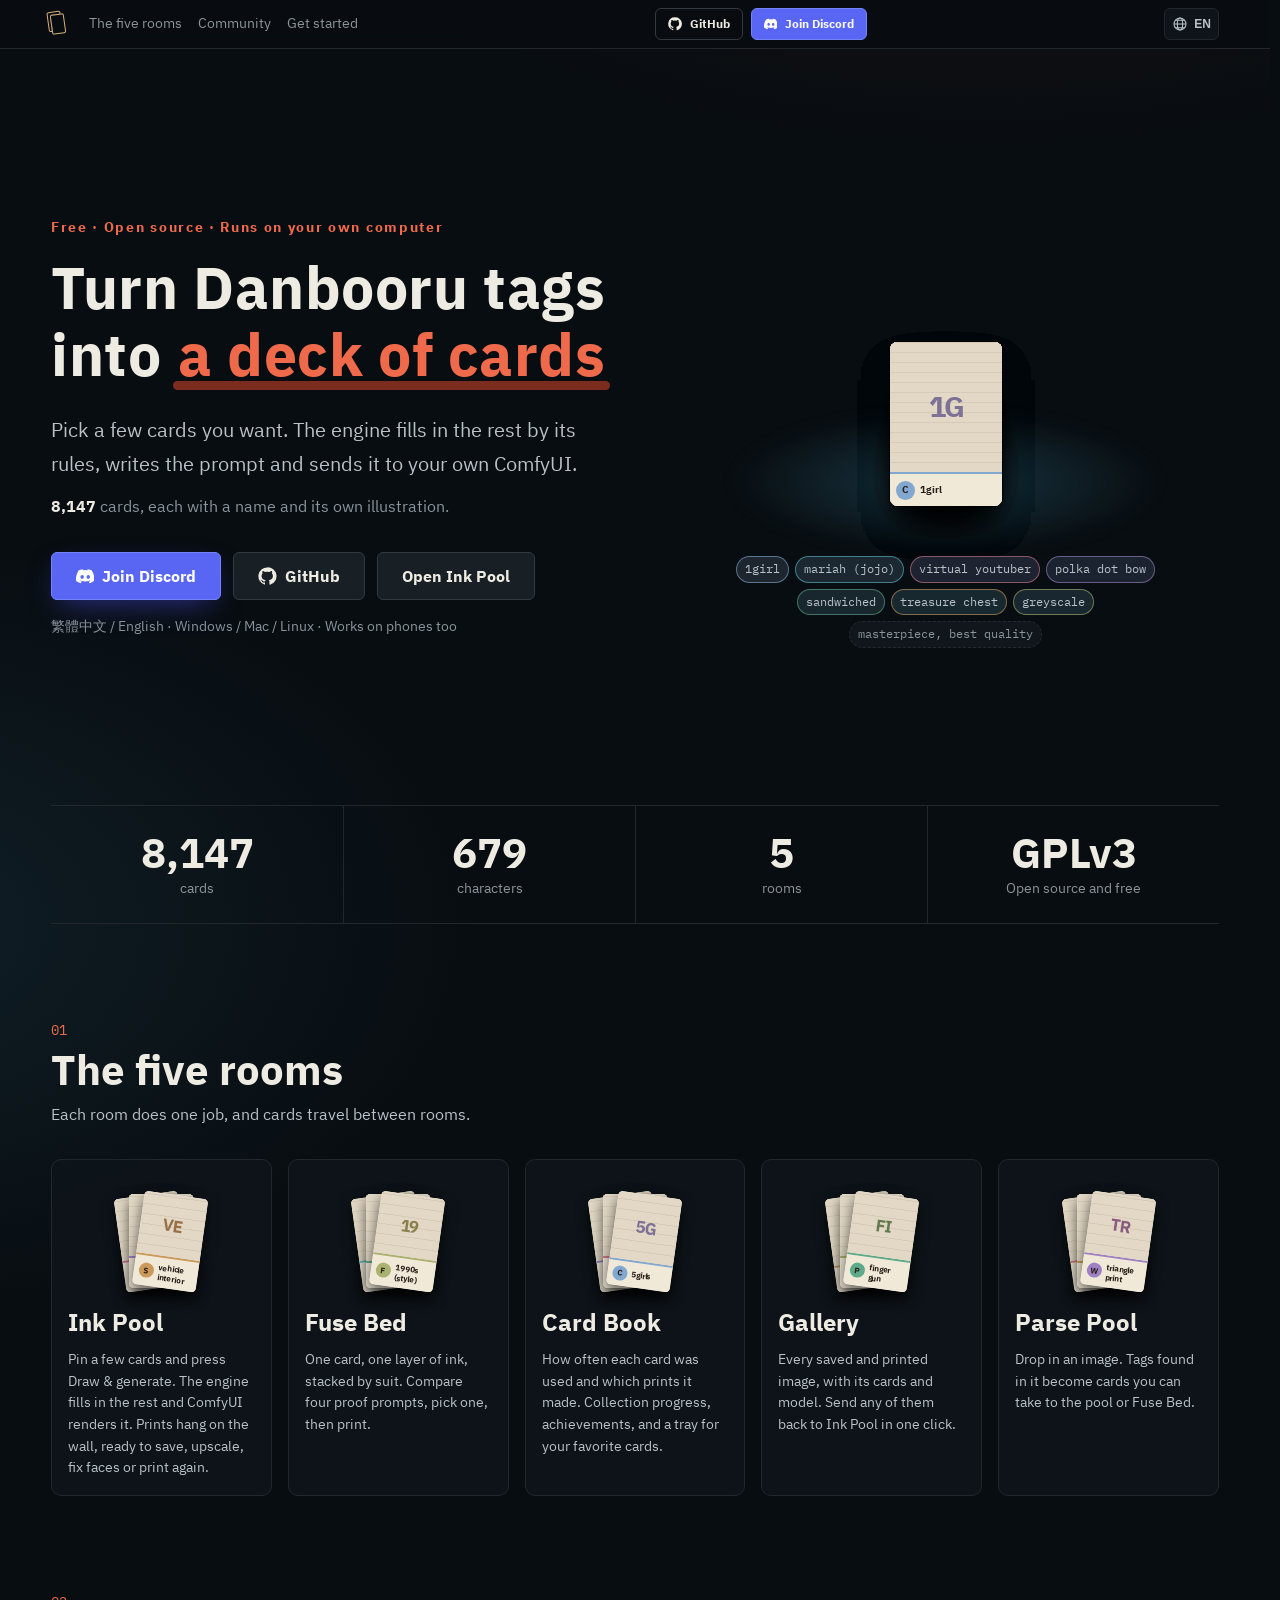
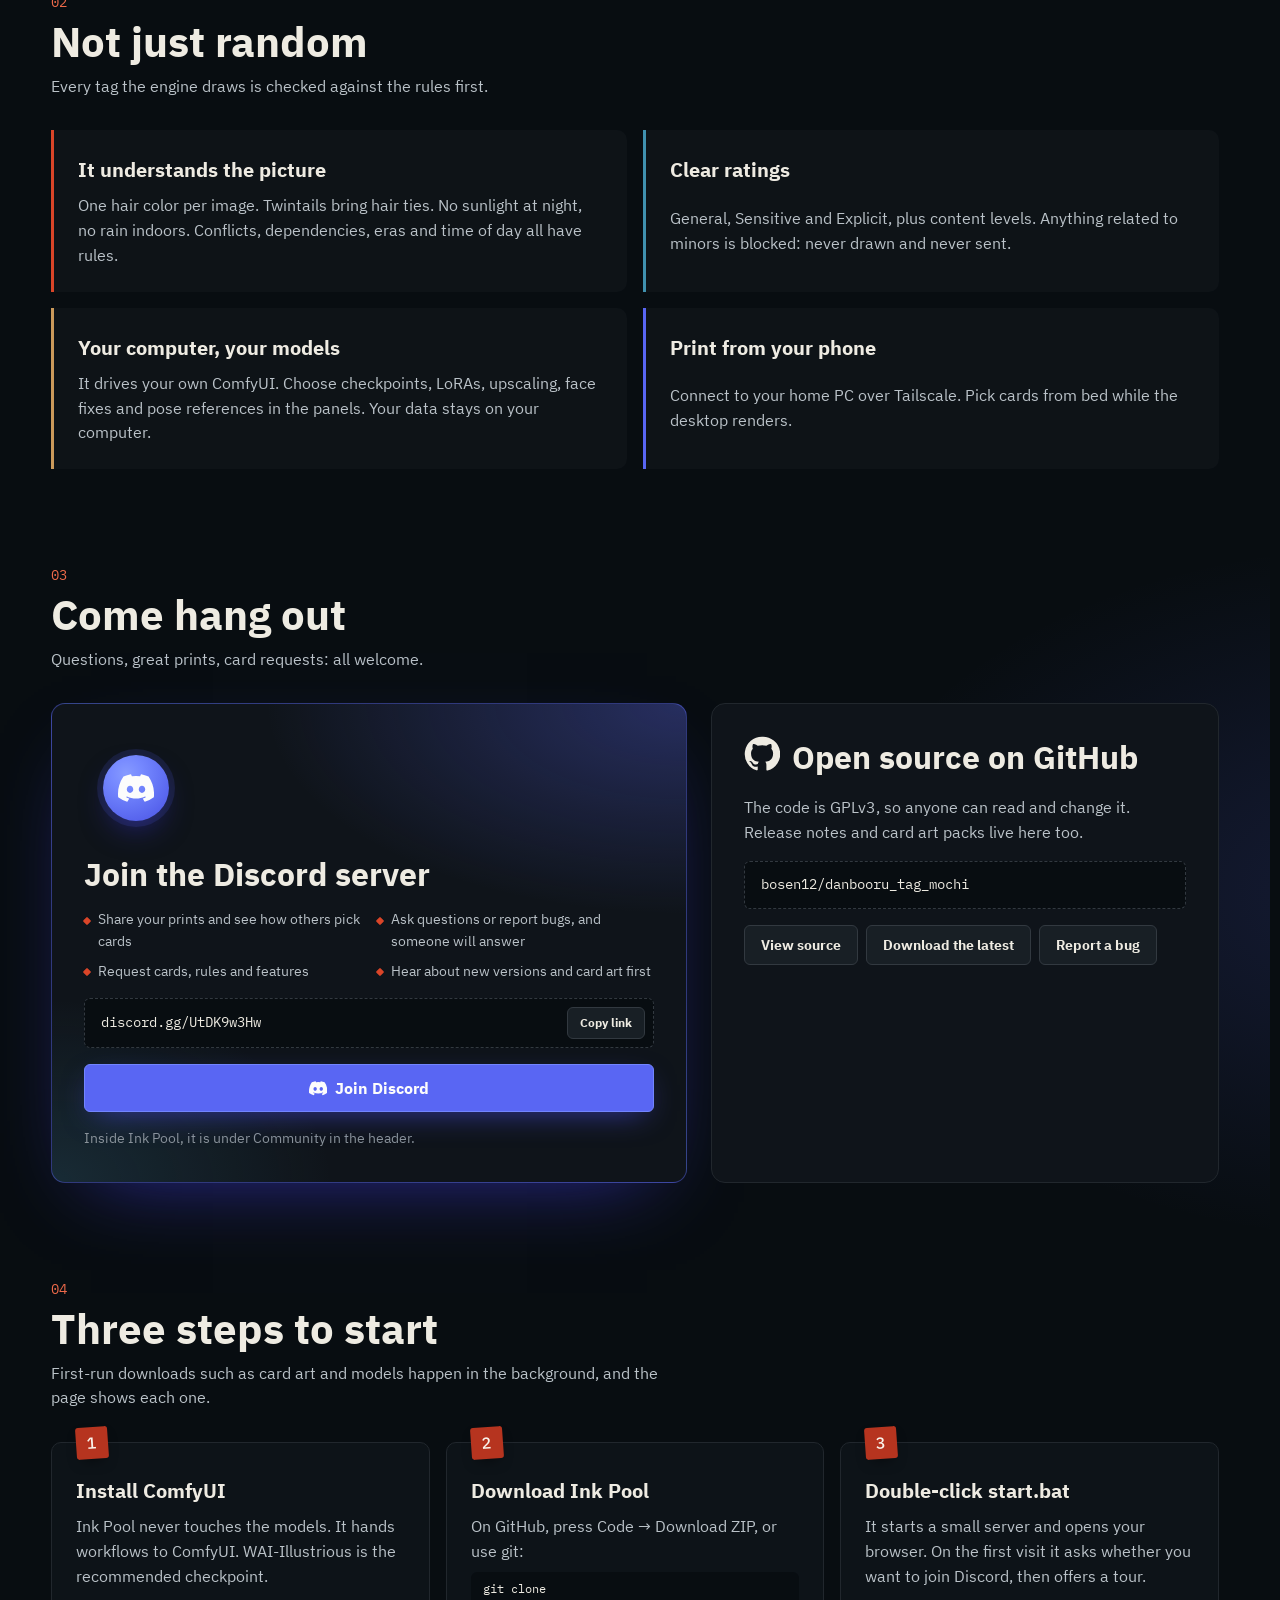
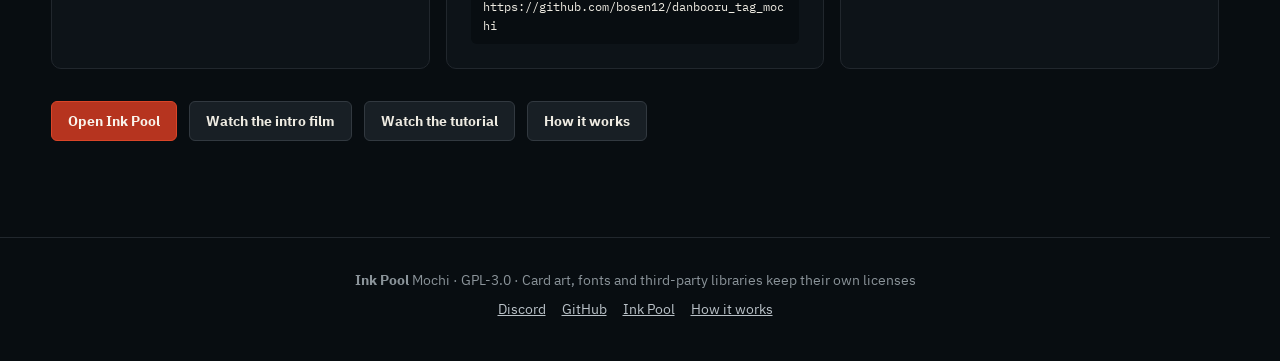
==== web/about.html @ 2ce49af7 "About page, Community in the header and a one-time Discord invite; tours and the tutorial point to i" ====
<!doctype html>
<html lang="zh-Hant">
  <head>
    <meta charset="utf-8" />
    <script src="language.js"></script>
    <script type="module" src="i18n.js"></script>
    <meta name="viewport" content="width=device-width, initial-scale=1, viewport-fit=cover" />
    <meta name="theme-color" content="#0f1217" />
    <title>墨池 · 介紹</title>
    <meta name="description" content="墨池：把 Danbooru 標籤變成一副有插畫的牌，挑幾張，引擎照規則補齊，送進你自己的 ComfyUI 畫。免費、開源，有 Discord 社群。" />
    <link rel="icon" href="favicon.svg" type="image/svg+xml" />
    <link rel="preload" href="lexicon.json" as="fetch" crossorigin />
    <link rel="preload" href="cards/manifest.json" as="fetch" crossorigin />
    <link rel="stylesheet" href="fonts.css" />
    <link rel="stylesheet" href="card.css" />
    <link rel="stylesheet" href="tokens.css" />
    <link rel="stylesheet" href="styles.css" />
    <link rel="stylesheet" href="about.css" />
    <link rel="stylesheet" href="locale.css" />
  </head>
  <body class="about-page">
    <!-- 頂端：字標、跳到各段、加入 Discord。語言選單由 i18n.js 掛進 .mast-primary。 -->
    <header class="ab-top">
      <div class="mast-primary ab-top-in">
        <a class="wordmark ab-mark" href="./">墨池</a>
        <nav class="ab-nav" aria-label="這一頁">
          <a href="#rooms">五個房間</a>
          <a href="#community">社群</a>
          <a href="#start">開始用</a>
        </nav>
        <span class="ab-top-cta" id="top-cta"></span>
      </div>
    </header>

    <main class="ab" id="about">
      <!-- ================= 開場 ================= -->
      <section class="ab-hero" aria-labelledby="ab-title">
        <div class="ab-hero-text">
          <p class="ab-kicker">免費 · 開源 · 在你自己的電腦上跑</p>
          <h1 id="ab-title"><span>把 Danbooru 標籤</span><br /><span>變成<em>一副牌</em></span></h1>
          <p class="ab-lead">挑幾張你想要的牌，其他的交給引擎照規則補齊，排成一段提示詞，送進你自己的 ComfyUI 畫出來。</p>
          <p class="ab-lead ab-dim"><b class="num" data-stat="cards">—</b> <span>張牌，每張都有中文名和一張插畫。</span></p>
          <div class="ab-cta" id="hero-cta"></div>
          <p class="ab-note"><span data-no-i18n>繁體中文 / English</span> · <span>Windows / Mac / Linux</span> · <span>手機也能用</span></p>
        </div>
        <div class="ab-hero-art" id="hero-art" aria-hidden="true">
          <div class="ab-ripples"><i></i><i></i><i></i><i></i></div>
          <div class="ab-fan" id="hero-fan"></div>
          <div class="ab-prompt" id="hero-prompt"></div>
        </div>
      </section>

      <!-- ================= 數字 ================= -->
      <section class="ab-stats" aria-label="墨池的數字" data-reveal>
        <div><b class="num" data-stat="cards">—</b><span>張牌</span></div>
        <div><b class="num" data-stat="chars">—</b><span>個角色</span></div>
        <div><b class="num">5</b><span>個房間</span></div>
        <div><b class="num">GPLv3</b><span>開源，免費</span></div>
      </section>

      <!-- ================= 五個房間 ================= -->
      <section class="ab-sec" id="rooms" aria-labelledby="rooms-t">
        <header class="ab-head" data-reveal>
          <p class="ab-num">01</p>
          <h2 id="rooms-t">五個房間</h2>
          <p class="ab-sub">每個房間做一件事，牌可以在房間之間帶來帶去。</p>
        </header>
        <div class="ab-rooms" id="room-list">
          <a class="ab-room" href="./" data-room="mochi" data-reveal>
            <span class="ab-room-art" data-suits="look wear scene"></span>
            <b>墨池</b>
            <span>放幾張牌，按一下「抽並生圖」：引擎補齊其餘的牌，送 ComfyUI 畫。成品掛在牆上，可以收藏、放大、修臉、照這張再印。</span>
          </a>
          <a class="ab-room" href="fuse.html" data-room="fuse" data-reveal>
            <span class="ab-room-art" data-suits="chara pose style"></span>
            <b>疊印台</b>
            <span>一張牌一層墨，照花色疊進卡池。先看四張試印的提示詞，挑一張再付印。</span>
          </a>
          <a class="ab-room" href="book.html" data-room="book" data-reveal>
            <span class="ab-room-art" data-suits="wear look cast"></span>
            <b>卡冊</b>
            <span>每張牌用過幾次、出過哪些好圖；收集進度和成就，喜歡的牌收進偏好卡牌。</span>
          </a>
          <a class="ab-room" href="album.html" data-room="album" data-reveal>
            <span class="ab-room-art" data-suits="scene style pose"></span>
            <b>作品冊</b>
            <span>收藏的、印過的每一張：大圖、用了哪些牌、哪個模型，一鍵帶回墨池再印。</span>
          </a>
          <a class="ab-room" href="parse.html" data-room="parse" data-reveal>
            <span class="ab-room-art" data-suits="look scene wear"></span>
            <b>解析池</b>
            <span>丟一張圖進來，認出畫面裡的標籤，詞庫有的變成牌，帶去合成池或疊印台。</span>
          </a>
        </div>
      </section>

      <!-- ================= 為什麼 ================= -->
      <section class="ab-sec" aria-labelledby="why-t">
        <header class="ab-head" data-reveal>
          <p class="ab-num">02</p>
          <h2 id="why-t">不是亂抽</h2>
          <p class="ab-sub">引擎每抽一個字，都先問過規則。</p>
        </header>
        <ul class="ab-why">
          <li data-reveal><b>懂畫面</b><span>一張圖只有一種髮色；雙馬尾帶出髮飾；夜景不配陽光；室內不下雨。互斥、附帶、時代、白天黑夜都有規則。</span></li>
          <li data-reveal><b>分級分得清</b><span>全年齡、敏感、色情三段，再配尺度。跟未成年有關的字一律擋掉，不會抽到、也送不出去。</span></li>
          <li data-reveal><b>你的電腦、你的模型</b><span>連你自己的 ComfyUI：底模、LoRA、放大、修臉、姿勢參考都在面板裡挑。資料只存在你的電腦上。</span></li>
          <li data-reveal><b>手機也能印</b><span>走 Tailscale 連回家裡那台，躺在床上挑牌，電腦在書桌上畫。</span></li>
        </ul>
      </section>

      <!-- ================= 社群 ================= -->
      <section class="ab-sec" id="community" aria-labelledby="community-t">
        <header class="ab-head" data-reveal>
          <p class="ab-num">03</p>
          <h2 id="community-t">一起來玩</h2>
          <p class="ab-sub">有問題、有好圖、有想要的牌，都歡迎來。</p>
        </header>
        <div class="ab-community">
          <div class="ab-discord" data-reveal>
            <div class="community-badge ab-badge" aria-hidden="true"><i></i><i></i><i></i><span class="community-badge-mark" id="discord-mark"></span></div>
            <h3>加入 Discord 伺服器</h3>
            <ul class="community-perks">
              <li>分享你印的圖、看別人怎麼配牌</li>
              <li>問用法、回報問題，有人會回</li>
              <li>許願想要的牌、規則、功能</li>
              <li>新版、新卡面第一時間公告</li>
            </ul>
            <div id="discord-invite"></div>
            <div class="ab-discord-go" id="discord-go"></div>
            <p class="ab-tip">在墨池裡也找得到：頂欄的「社群」。</p>
          </div>
          <div class="ab-github" data-reveal>
            <div class="ab-gh-head"><span id="gh-mark"></span><h3>GitHub 開源</h3></div>
            <p>程式碼用 GPLv3 授權，誰都可以看、可以改。更新紀錄、卡面包也都在這裡。</p>
            <p class="ab-repo" id="gh-repo" data-no-i18n></p>
            <div class="ab-gh-links" id="gh-links"></div>
          </div>
        </div>
      </section>

      <!-- ================= 開始用 ================= -->
      <section class="ab-sec" id="start" aria-labelledby="start-t">
        <header class="ab-head" data-reveal>
          <p class="ab-num">04</p>
          <h2 id="start-t">三步開始</h2>
          <p class="ab-sub">第一次準備的東西（卡面、模型）伺服器會在背景補，網頁上一項項看得到。</p>
        </header>
        <ol class="ab-steps">
          <li data-reveal><b>裝好 ComfyUI</b><span>墨池不碰模型本身，只把工作流程交給 ComfyUI 畫。底模推薦 WAI-Illustrious。</span></li>
          <li data-reveal><b>下載墨池</b><span>在 GitHub 按 Code → Download ZIP，或用 git：</span><code id="clone-cmd" data-no-i18n></code></li>
          <li data-reveal><b>雙擊 start.bat</b><span>它開一個小伺服器、打開瀏覽器。第一次來會問你要不要加入 Discord，再帶你走一遍導覽。</span></li>
        </ol>
        <div class="ab-end" data-reveal>
          <a class="btn btn-primary" href="./">打開墨池</a>
          <a class="btn" href="intro.html">看介紹影片</a>
          <a class="btn" href="tutorial.html">看教學影片</a>
          <a class="btn" href="arch.html">原理</a>
        </div>
      </section>
    </main>

    <footer class="ab-foot">
      <p><b>墨池</b> Mochi · GPL-3.0 · <span>卡面、字型、第三方程式庫各自授權</span></p>
      <p class="ab-foot-links" id="foot-links"></p>
    </footer>

    <div class="toast" id="toast" role="status" aria-live="polite"></div>
    <script type="module" src="about.js"></script>
  </body>
</html>
---- web/fonts.css ----
/* Generated by scripts/build_web6_fonts.py. Chiron Hei HK 2.530, Chiron Sung HK, IBM Plex Mono 1.1.0 and IBM Plex Sans 1.1.0, SIL OFL 1.1.
 * Everything is local: no Google Fonts requests. Characters outside the Chiron subset
 * (new vocabulary, user text) use the system fallback until the subset is rebuilt. */
@font-face {
  font-family: "Chiron Hei HK";
  font-style: normal;
  font-weight: 200 900;
  font-display: swap;
  src: url("fonts/chiron-hei-hk-web6.woff2?v=b9dcadcda8") format("woff2");
  unicode-range: U+20-7E, U+A7, U+B0-B2, U+B7, U+D7, U+F7, U+2013-2014, U+2019, U+201C-201D, U+2026, U+2039-203A, U+2190-2194, U+21C4, U+2212, U+221E, U+2229, U+2248, U+2260-2261, U+2264-2265, U+2318, U+2460-2463, U+2502, U+258D, U+25B8, U+25BE, U+2605-2606, U+2665, U+266D, U+2713, U+3001-3002, U+3007, U+300C-300F, U+30FB, U+3400, U+4E00-4E01, U+4E03, U+4E09-4E0B, U+4E0D, U+4E14, U+4E16, U+4E18, U+4E1F, U+4E26, U+4E2D, U+4E32, U+4E38-4E39, U+4E3B, U+4E45, U+4E4B, U+4E4E, U+4E56, U+4E58, U+4E5D, U+4E5F, U+4E73, U+4E7E, U+4E82, U+4E86, U+4E8B-4E8C, U+4E92, U+4E94-4E95, U+4E9B, U+4E9E, U+4EA1, U+4EA4, U+4EAB-4EAE, U+4EBA, U+4EC0, U+4EC7, U+4ECA-4ECB, U+4ECD, U+4ED4, U+4ED6, U+4ED8-4ED9, U+4EE3-4EE5, U+4EF0, U+4EF6, U+4EFB, U+4EFD, U+4EFF, U+4F01, U+4F0A, U+4F0D, U+4F0F, U+4F11, U+4F2F-4F30, U+4F34, U+4F38, U+4F3A, U+4F3C-4F3D, U+4F46-4F48, U+4F4D-4F50, U+4F54-4F55, U+4F5B-4F5C, U+4F60, U+4F69, U+4F75, U+4F7F, U+4F86, U+4F8B, U+4F8D, U+4F9B, U+4F9D, U+4FB6, U+4FBF, U+4FC2, U+4FC4, U+4FCA, U+4FDD, U+4FE1, U+4FEE-4FEF, U+4FF1, U+4FFE, U+5009, U+500B, U+500D, U+5011-5012, U+5019-501A, U+501F, U+5026, U+502B, U+503C, U+5047, U+504E-504F, U+505A, U+505C, U+5065, U+5074-5077, U+508D, U+5091, U+5098-5099, U+50A2, U+50AC, U+50B3, U+50B7, U+50BE, U+50C5, U+50CF, U+50D5, U+50E7, U+50F9, U+5100, U+5118, U+512A, U+5132, U+5140-5141, U+5143-5145, U+5148-5149, U+514B, U+514D, U+5152, U+5154, U+515C, U+5165, U+5167-5169, U+516B-516D, U+5171, U+5175-5178, U+517C, U+518A, U+518D, U+5191-5192, U+51A0, U+51A5, U+51AC, U+51B0, U+51B4, U+51B7, U+51C4, U+51C6, U+51CC, U+51DD, U+51F1, U+51F3, U+51F8-51FA, U+51FD, U+5200, U+5203, U+5206-5207, U+5211-5212, U+5217, U+521D, U+5224-5225, U+5229-522A, U+5230, U+5236-5238, U+523A-523B, U+5243, U+5247, U+524A-524B, U+524D-524E, U+5256, U+525B, U+525D, U+5269-526A, U+526F, U+5272, U+5283, U+5287-5288, U+528D, U+529B, U+529F-52A0, U+52A9-52AA, U+52C3, U+52C7, U+52D2, U+52D5, U+52D9, U+52DD, U+52E2, U+52FE-52FF, U+5305, U+5316-5317, U+5319, U+5320, U+5323, U+532F, U+5340-5341, U+5343, U+5347-534A, U+5354, U+5357, U+535A, U+5361, U+536F-5370, U+5373, U+5375, U+5377, U+537B, U+537F, U+5384, U+539A, U+539F, U+53AD, U+53BB, U+53C3, U+53C8-53CB, U+53CD, U+53D6-53D7, U+53E1-53E6, U+53EA-53ED, U+53EF-53F0, U+53F2-53F3, U+53F8, U+53FC, U+5403-5404, U+5408-540D, U+5410-5411, U+541B, U+541E-541F, U+5426-5427, U+542B, U+542D-542E, U+5435, U+5438-5439, U+543B, U+543D, U+5446, U+544A, U+5468, U+5473, U+547B-547D, U+548C, U+5492, U+5496, U+549A, U+54A7, U+54AC, U+54B2, U+54C1, U+54C8, U+54E1, U+54E5, U+54E9-54EA, U+54ED, U+54F2, U+54FA, U+5507, U+5510, U+552F, U+5531, U+5538, U+553E, U+5546, U+554F, U+555C, U+555E-555F, U+5561, U+5564, U+5566, U+556A, U+5575, U+5580, U+5584, U+5587, U+5589-558A, U+5598, U+559A, U+559C-559D, U+55AC, U+55AE, U+55B0, U+55CE, U+55E3, U+5606, U+5609, U+5617, U+561F, U+5634, U+563F, U+5653, U+5668, U+566A, U+566C, U+5674, U+5687, U+56A8, U+56B4, U+56CA, U+56DB, U+56DE, U+56E0, U+56FA, U+5708, U+570B, U+570D, U+5712-5713, U+5716, U+5718, U+571F, U+5728, U+5730, U+573E, U+5740, U+5742, U+5747, U+574E, U+5750-5751, U+5766, U+576A, U+5782-5783, U+578B, U+57A3, U+57C3, U+57CB, U+57CE, U+57DF-57E0, U+57F7, U+57FA, U+57FC, U+5802, U+5806-5807, U+5821, U+582A, U+5831, U+5834-5835, U+584A, U+584C, U+5854, U+5857-5858, U+585E, U+5862, U+586B, U+5875, U+5883, U+588A, U+5893, U+589C, U+589E, U+58A8, U+58AE, U+58C1, U+58C7, U+58D3, U+58DE, U+58EB, U+58FA, U+58FD, U+590F, U+5915-5916, U+591A, U+591C, U+5920, U+5922, U+5927, U+5929-592B, U+592E, U+5931, U+5937, U+593E, U+5947-5948, U+594F, U+5951, U+5957, U+5967, U+5973-5974, U+5976, U+5978-5979, U+597D, U+5982, U+5996, U+5999, U+599D, U+59AE, U+59B9, U+59BB, U+59C6, U+59CA-59CB, U+59D0, U+59D4, U+59E6, U+59EC, U+59FF, U+5A01, U+5A03, U+5A18, U+5A1B-5A1C, U+5A5A, U+5A66, U+5A6D, U+5A92, U+5AC1, U+5ACC, U+5B0C, U+5B43, U+5B50, U+5B54-5B55, U+5B57-5B58, U+5B64, U+5B69, U+5B6B, U+5B78, U+5B83, U+5B85, U+5B87-5B89, U+5B8C, U+5B95, U+5B97-5B98, U+5B9A, U+5B9C, U+5BA2-5BA4, U+5BAE, U+5BB0, U+5BB3-5BB6, U+5BB9, U+5BBF, U+5BC4, U+5BC6, U+5BCC, U+5BD3, U+5BDF, U+5BE2, U+5BE6-5BE7, U+5BE9, U+5BEB-5BEC, U+5BF5-5BF6, U+5BF8, U+5BFA, U+5C01, U+5C04, U+5C07-5C08, U+5C0A-5C0B, U+5C0D-5C0F, U+5C11, U+5C16, U+5C1A, U+5C24, U+5C31, U+5C3A, U+5C3C, U+5C3E-5C41, U+5C45, U+5C48, U+5C4B-5C4D, U+5C4F-5C51, U+5C55, U+5C5C, U+5C64-5C65, U+5C6C, U+5C71, U+5C90, U+5CA1, U+5CA9, U+5CB3, U+5CB8, U+5CE8, U+5CF0, U+5CF6, U+5CFD, U+5D07, U+5D0E, U+5D16, U+5D19, U+5D29, U+5D4C, U+5D6F, U+5DBA, U+5DBD, U+5DD2, U+5DDD-5DDE, U+5DE1-5DE2, U+5DE5-5DE8, U+5DEB, U+5DEE, U+5DF1-5DF2, U+5DF4, U+5DF7, U+5DFD-5DFE, U+5E02-5E03, U+5E0C, U+5E15, U+5E1A, U+5E2B, U+5E2D, U+5E33, U+5E36, U+5E38, U+5E3D, U+5E40, U+5E45, U+5E55, U+5E5F, U+5E6B, U+5E72-5E74, U+5E78-5E79, U+5E7B-5E7E, U+5E8A, U+5E8F, U+5E95, U+5E97, U+5EA6-5EA7, U+5EAB, U+5EAD, U+5EB7, U+5EC1-5EC2, U+5ECA, U+5ED3, U+5EDA, U+5EDF-5EE0, U+5EE2-5EE3, U+5EF3, U+5EF6-5EF7, U+5EFA, U+5F04, U+5F0F, U+5F13-5F15, U+5F17, U+5F1F-5F20, U+5F26-5F27, U+5F31, U+5F35, U+5F37, U+5F48, U+5F4E, U+5F59, U+5F62, U+5F69, U+5F71, U+5F7C, U+5F80, U+5F85, U+5F88, U+5F8B-5F8C, U+5F90-5F91, U+5F97, U+5F9E, U+5FA1, U+5FA9-5FAA, U+5FAE, U+5FB5, U+5FB7, U+5FBD, U+5FC3, U+5FC5, U+5FCD, U+5FD7-5FD9, U+5FEB, U+5FF5, U+5FFD, U+600E, U+6012, U+6015, U+601D, U+6027-6028, U+602A, U+6046, U+604D, U+6050, U+6062, U+6064, U+6069, U+606F-6070, U+6084-6085, U+6089, U+6094, U+609F, U+60B2, U+60B6, U+60C5, U+60D1, U+60E0-60E1, U+60F3, U+6109, U+610F, U+611B, U+611F, U+614B-614C, U+614E, U+6155, U+6162-6163, U+6167, U+616E, U+6170, U+6176, U+6182, U+6191, U+61B6, U+61C2, U+61C9, U+61F6-61F8, U+6200, U+6210-6212, U+6216, U+621F, U+622A, U+6230, U+6232-6234, U+6236, U+623F-6241, U+6247, U+624B, U+624D-624E, U+6253, U+6258, U+625B, U+6263, U+626D-626F, U+6276, U+6279, U+627E, U+6280, U+6284, U+628A, U+6293, U+6295-6296, U+6298, U+62AB-62AC, U+62B1, U+62B5, U+62B9, U+62BC-62BD, U+62C6-62C7, U+62C9, U+62CD, U+62D2, U+62D4, U+62D6, U+62D8, U+62DB-62DC, U+62EC, U+62F1, U+62F3, U+62FC-62FD, U+62FF, U+6301, U+6307, U+6309, U+6311, U+6316, U+632A, U+632F, U+633D, U+634F, U+6355, U+6367-6368, U+6372, U+6377, U+6380, U+6382-6383, U+6389, U+638C, U+638F-6390, U+6392, U+6399, U+639B, U+63A0, U+63A2, U+63A5, U+63A7-63A9, U+63B0, U+63C9, U+63CD, U+63CF-63D0, U+63D2, U+63DA-63DB, U+63E1, U+63ED-63EE, U+63F4, U+63F9, U+6406, U+640D, U+6413-6414, U+6416, U+641C, U+6427, U+642C-642D, U+6436, U+643E, U+6440, U+6458, U+645F, U+6469, U+6478, U+647A, U+6487-6488, U+6490, U+6492-6493, U+649E, U+64A4-64A5, U+64A9, U+64AB, U+64AD-64AE, U+64B2, U+64BC, U+64BF, U+64C1, U+64C7, U+64CA-64CB, U+64CD-64CE, U+64DA, U+64E0, U+64E6, U+64EC, U+64F1-64F2, U+64F4, U+64F7, U+64FA, U+650F, U+6514, U+651D, U+6522, U+6524, U+652F, U+6536, U+6539, U+653B, U+653E-653F, U+6545, U+6548, U+654F, U+6551, U+6557-6559, U+655E, U+6563, U+6566, U+656C, U+6572, U+6574, U+6578, U+6582, U+6587, U+6591, U+6597, U+6599, U+659C, U+65A5, U+65AC, U+65AF-65B0, U+65B7, U+65B9, U+65BC-65BD, U+65C1, U+65C5, U+65CB, U+65CF, U+65D7, U+65E2, U+65E5-65E6, U+65E9, U+6602, U+6606, U+660E-660F, U+6613, U+661F, U+6625, U+6627-6628, U+662F, U+6642-6643, U+665A, U+665D, U+6668, U+666E-666F, U+6674, U+6676, U+667A, U+667E, U+6681, U+6688, U+6696-6697, U+66AB, U+66AE, U+66B4, U+66C7, U+66D6, U+66DD, U+66E0, U+66EC, U+66F2-66F4, U+66F8, U+66FC, U+66FE-6700, U+6703, U+6708-6709, U+670B, U+670D, U+6717, U+671B, U+671D, U+671F, U+6728, U+672A-672D, U+6731, U+6735, U+6746, U+6749, U+674E, U+6750-6751, U+6753, U+6756, U+675C, U+675F-6760, U+676F, U+6771, U+677E-677F, U+6790, U+6795, U+6797, U+679A, U+679C, U+67AF, U+67B6-67B7, U+67C4, U+67CF-67D0, U+67D3-67D4, U+67E5, U+67EF, U+67F1, U+67F3, U+6813, U+6817, U+6821, U+6838-6839, U+683C, U+6842-6843, U+6845-6846, U+6848, U+684C, U+6850-6851, U+6854, U+6876, U+687F, U+6885, U+6893, U+6897, U+689D, U+68AF-68B0, U+68B3, U+68C4, U+68CB, U+68CD, U+68D2, U+68D5, U+68D8, U+68DA, U+68EE, U+68F2, U+68F5, U+6905, U+690D, U+6953, U+695A, U+696D, U+6975, U+6982, U+699B-699C, U+69BB, U+69CB, U+69CD, U+69FD, U+6A01-6A02, U+6A13, U+6A19, U+6A21, U+6A23, U+6A2B, U+6A39, U+6A44, U+6A4B, U+6A58-6A59, U+6A5F, U+6A61-6A62, U+6A6B, U+6A94, U+6AA2, U+6AAF, U+6AB3, U+6ABB, U+6AC3, U+6ADA, U+6AE5, U+6AFB, U+6B04, U+6B0A, U+6B16, U+6B20-6B21, U+6B23, U+6B3E, U+6B4C, U+6B50, U+6B61-6B67, U+6B6A, U+6B77-6B78, U+6B7B, U+6B8A, U+6B98, U+6BAD, U+6BB5, U+6BBA, U+6BBF, U+6BCD, U+6BCF, U+6BD2, U+6BD4, U+6BD7-6BD8, U+6BDB, U+6BEB, U+6BEF, U+6C11, U+6C23, U+6C34, U+6C38, U+6C41-6C42, U+6C57, U+6C5F-6C60, U+6C7A, U+6C7D, U+6C83, U+6C89, U+6C92, U+6C99, U+6CB3, U+6CB9, U+6CBB, U+6CBF, U+6CC1, U+6CC4, U+6CC9, U+6CCC, U+6CD5, U+6CDB, U+6CE1-6CE3, U+6CE5, U+6CE8, U+6CF0, U+6CF3, U+6D0B, U+6D17, U+6D1B, U+6D1E, U+6D29, U+6D32, U+6D3B, U+6D3E, U+6D41, U+6D66, U+6D69-6D6A, U+6D6E, U+6D74, U+6D77, U+6D85, U+6D88-6D89, U+6D8E, U+6DB2, U+6DBC, U+6DC7, U+6DCB, U+6DD1, U+6DDA, U+6DE1, U+6DE8, U+6DEB, U+6DF1, U+6DF5, U+6DF7, U+6DFA, U+6E05, U+6E1B, U+6E21, U+6E23, U+6E26, U+6E2C, U+6E2F, U+6E38, U+6E4A, U+6E56, U+6E6F, U+6E90, U+6E96, U+6E9C-6E9D, U+6E9F, U+6EA2, U+6EAA-6EAB, U+6EC5, U+6ED1, U+6ED5, U+6EF2, U+6EF4, U+6EFE-6EFF, U+6F02, U+6F0F, U+6F14, U+6F20, U+6F22, U+6F29, U+6F2B, U+6F38, U+6F3E, U+6F51, U+6F54, U+6F58, U+6F5B, U+6F6E, U+6F80, U+6FA1, U+6FA4, U+6FC0-6FC1, U+6FC3, U+6FD5, U+6FF1, U+6FFE, U+700F, U+7011, U+7028, U+702C, U+704C, U+7058, U+706B, U+7070, U+7076, U+707C-707D, U+708E, U+7099, U+70B8, U+70BA, U+70C8, U+70CF, U+70D8-70D9, U+70E4, U+7119, U+7121, U+7126, U+7130, U+7136, U+7149, U+714C, U+7159, U+7167, U+7169, U+716E, U+7184, U+718A, U+7194, U+7199, U+719F, U+71B1, U+71C3, U+71C8, U+71D2, U+71D5, U+71DF, U+71ED, U+71FC, U+7206, U+7210, U+722A, U+722C-722D, U+7235-7236, U+723E, U+7246-7248, U+724C, U+7259, U+725B, U+7262, U+7267, U+7269, U+7279, U+727D, U+72AC, U+72C0, U+72C2, U+72C4, U+72D0, U+72D7, U+72DB, U+72F8, U+72FC, U+7319, U+731C, U+7325, U+7344-7345, U+734E, U+7360, U+7368, U+7370, U+7372, U+7375, U+7378, U+737B, U+7384, U+7387, U+7389, U+738B, U+7396, U+73A9, U+73AB, U+73BB, U+73C0, U+73C8, U+73CA, U+73CD, U+73E0, U+73ED, U+73FE, U+7403, U+7406, U+7409, U+7425, U+742A, U+7433-7434, U+7436, U+7455, U+745A, U+745C, U+745E-745F, U+746A, U+7470, U+7483, U+74B0, U+74DC, U+74E3, U+74E6, U+74F6, U+7518, U+751A, U+751C, U+751F, U+7522, U+7528-7529, U+7530-7533, U+7537, U+754C, U+754F, U+7554, U+7559, U+7565, U+756B, U+7570, U+7576, U+758A, U+75A4, U+75B2, U+75C5, U+75D5, U+75E3, U+7600, U+760B, U+7626, U+7642, U+7656, U+7661, U+767B-767E, U+7682, U+7684, U+7687, U+7699, U+76AE, U+76BA, U+76D2, U+76D4, U+76DB-76DC, U+76DE, U+76E1, U+76E3-76E4, U+76E7, U+76EA, U+76EE, U+76F4, U+76F8, U+76FE, U+7701, U+7709, U+770B, U+771F-7720, U+7728-7729, U+772F, U+7738, U+773C, U+773E, U+774F, U+775B-775C, U+7761, U+7763, U+776A-776B, U+7784, U+7787, U+778E, U+77A5, U+77AC, U+77B0, U+77B3, U+77DB, U+77E2, U+77E5, U+77E9, U+77ED-77EE, U+77F3, U+7802, U+780D, U+7815, U+7834, U+7838, U+786C, U+7887, U+788E, U+7897, U+78A7, U+78B0, U+78BA, U+78BC, U+78C1, U+78DA, U+78E8, U+7901, U+790E, U+7919, U+792B, U+793A, U+793E, U+7948, U+795E, U+7968, U+796D, U+797F, U+7981, U+798F, U+79A6-79A7, U+79AE, U+79B1, U+79BF-79C1, U+79CB, U+79D1-79D2, U+79DF, U+79FB, U+7A00, U+7A0B, U+7A0D, U+7A2E, U+7A31, U+7A3B, U+7A3D, U+7A3F-7A40, U+7A46, U+7A4D, U+7A57, U+7A69, U+7A74, U+7A76, U+7A79-7A7A, U+7A7F, U+7A81, U+7A84, U+7A92, U+7A97, U+7AA9-7AAA, U+7AAE, U+7ABA, U+7ACB, U+7AD9, U+7AE0, U+7AE5, U+7AEF, U+7AF6, U+7AF9, U+7AFF, U+7B11, U+7B1B, U+7B26, U+7B28, U+7B2C, U+7B46, U+7B49, U+7B4B, U+7B52, U+7B54, U+7B56, U+7B77, U+7B8D, U+7B97, U+7BA1, U+7BAD, U+7BB1, U+7BC0, U+7BC4, U+7BC7, U+7BC9, U+7BDD, U+7BE9, U+7BF7, U+7C0D, U+7C21, U+7C27, U+7C2A, U+7C37, U+7C3D-7C3F, U+7C43, U+7C60, U+7C64, U+7C6C, U+7C73, U+7C89, U+7C92, U+7C97, U+7CB9, U+7CBE, U+7CCA, U+7CD5-7CD6, U+7CDF, U+7CF0, U+7CFB, U+7D00, U+7D04-7D05, U+7D0B, U+7D0D, U+7D10, U+7D14, U+7D17, U+7D19-7D1B, U+7D20, U+7D22, U+7D2B-7D2C, U+7D2E-7D30, U+7D39-7D3A, U+7D42, U+7D44, U+7D50, U+7D55, U+7D5E, U+7D63, U+7D66, U+7D68, U+7D71-7D72, U+7D81, U+7D91, U+7D93, U+7D9C, U+7DA0, U+7DA2, U+7DAD, U+7DB1-7DB2, U+7DBE, U+7DCA, U+7DD2, U+7DD8, U+7DDA, U+7DDE, U+7DE3, U+7DE8-7DE9, U+7DF4, U+7E1B, U+7E2B, U+7E2E, U+7E3D-7E3E, U+7E41, U+7E43, U+7E46, U+7E54, U+7E5E, U+7E61, U+7E69-7E6A, U+7E7C-7E7D, U+7E8C, U+7E8F, U+7E96, U+7E9C, U+7EC6, U+7F38, U+7F3A, U+7F50, U+7F55, U+7F69-7F6A, U+7F6E, U+7F85, U+7F8A, U+7F8E, U+7F9E, U+7FA4, U+7FA8-7FA9, U+7FBD, U+7FC1, U+7FC5, U+7FD4, U+7FF9, U+7FFB-7FFC, U+8001, U+8003, U+8005, U+800C, U+8010, U+8017, U+8033, U+8036, U+804A, U+8056, U+805A, U+805E, U+806F, U+8072, U+8077, U+807D, U+8085, U+8089, U+808B-808C, U+8096, U+8098, U+809A-809B, U+80A1-80A2, U+80A5, U+80A9, U+80B2, U+80C3, U+80CC, U+80CE, U+80D6, U+80DB, U+80DE, U+80E1, U+80EF, U+80F8, U+80FD, U+8106, U+810A, U+8116, U+812B, U+8139, U+814B, U+8153, U+8155, U+8165-8166, U+816B, U+816E, U+8170, U+8173, U+8178-817A, U+817F-8180, U+818A, U+818F, U+819A, U+819C-819D, U+81A0, U+81A8-81A9, U+81C0, U+81C2, U+81C9, U+81CD, U+81D8, U+81DF, U+81E5, U+81E8, U+81EA, U+81F3-81F4, U+81FA, U+8207-820A, U+820C, U+8214, U+821E-821F, U+822A, U+822C, U+8239, U+8247, U+8259, U+8266, U+826F, U+8272, U+8276, U+827E, U+8292, U+8299, U+82AD, U+82B1, U+82D1, U+82D4, U+82D7, U+82E5, U+82F1, U+8304, U+8309, U+8328, U+832B, U+8332, U+8336, U+8349, U+8377, U+837C, U+8389-838A, U+838E, U+8393, U+8396, U+83AB, U+83C7-83C8, U+83CA, U+83D3, U+83DC, U+83EF, U+83F1-83F2, U+83F8, U+8404, U+840A, U+840C, U+842C, U+843D, U+8449, U+8457, U+845B, U+8461, U+8466, U+8469, U+846C, U+8475, U+8482, U+8499, U+84B8, U+84BC, U+84CB, U+84D3, U+84EC, U+84EE, U+8514, U+851A, U+852D, U+853D, U+8569, U+857E, U+8584, U+8587, U+85A9, U+85C9, U+85CD, U+85CF, U+85DD, U+85FB, U+8606-8607, U+860B, U+8611, U+862D, U+863F, U+864E, U+8650, U+8655, U+865B, U+865E-865F, U+8679, U+86BA, U+86C7, U+86CB, U+86D9, U+8702, U+8725, U+8734, U+8737, U+8759, U+8760, U+8774, U+8776, U+87A2, U+87BA, U+87F2, U+881F, U+8836, U+8840, U+884C, U+8853, U+8857, U+885B, U+885D, U+8861, U+8863, U+8868-8869, U+886B, U+8870, U+8882, U+888B, U+888D, U+8896, U+88AB, U+88B4, U+88C1-88C2, U+88D9, U+88DC-88DD, U+88E1, U+88F8-88F9, U+88FD, U+8907, U+890C, U+8925, U+892A, U+8932, U+8936, U+893B, U+8956, U+895F-8960, U+8966, U+896A, U+896F, U+897F, U+8981, U+8986, U+898B, U+898F, U+8996, U+89AA, U+89BA, U+89BD, U+89C0, U+89D2, U+89E3, U+89F8, U+8A00, U+8A02, U+8A08, U+8A0A, U+8A0E, U+8A13, U+8A17-8A18, U+8A1D, U+8A2D, U+8A31, U+8A34, U+8A3A-8A3B, U+8A55, U+8A5E, U+8A60, U+8A62, U+8A66, U+8A69, U+8A71-8A73, U+8A87, U+8A8C-8A8D, U+8A95, U+8A98, U+8A9E, U+8AA4, U+8AAA, U+8AB0, U+8ABF, U+8AC7, U+8ACB, U+8AD6, U+8ADC, U+8AE7, U+8AFE, U+8B0E, U+8B1B, U+8B1D, U+8B49, U+8B58, U+8B66, U+8B6F-8B70, U+8B77, U+8B80, U+8B8A, U+8B93, U+8C37, U+8C41, U+8C46, U+8C4E, U+8C50, U+8C5A, U+8C61, U+8C6A, U+8C79, U+8C93, U+8C9D-8C9E, U+8CA0, U+8CA2, U+8CA7, U+8CA9, U+8CAB-8CAC, U+8CB7, U+8CBB-8CBC, U+8CC0, U+8CC7, U+8CD3, U+8CDE, U+8CE3, U+8CEA, U+8CED, U+8CF4, U+8CFC-8CFD, U+8D08, U+8D0F, U+8D64, U+8D6B, U+8D70, U+8D77, U+8D81, U+8D85, U+8D8A, U+8D9F, U+8DA3, U+8DA8, U+8DB3-8DB4, U+8DBE, U+8DCC, U+8DD1, U+8DDD, U+8DDF, U+8DE1, U+8DE8, U+8DEA, U+8DEF, U+8DF3, U+8E0F, U+8E1D, U+8E22, U+8E29, U+8E2E, U+8E5F, U+8E6D, U+8E72, U+8E8D, U+8EAB-8EAC, U+8EB2, U+8EBA, U+8EC0, U+8ECA, U+8ECC-8ECD, U+8EDF, U+8EF8, U+8F03, U+8F09, U+8F15, U+8F1D, U+8F2A, U+8F2F, U+8F38, U+8F49, U+8F9B, U+8FA3, U+8FA6, U+8FA8, U+8FAE-8FAF, U+8FB1-8FB2, U+8FC4, U+8FCE, U+8FD1, U+8FD4, U+8FEA-8FEB, U+8FF0, U+8FF4, U+8FF7, U+8FFD, U+9000-9001, U+9006, U+900F-9010, U+9014, U+9017, U+9019-901B, U+901F-9020, U+9023, U+9031-9032, U+903C, U+903E, U+9047, U+904A-904B, U+904D-904E, U+9053-9054, U+9059, U+905E, U+9060, U+9069, U+906E, U+9072, U+9075, U+9078, U+907A, U+907C, U+907F-9080, U+9084, U+908A, U+908F, U+90A3, U+90A6, U+90AA, U+90B8, U+90CE, U+90E8, U+90FD, U+9109, U+9119, U+9130, U+914D, U+9152, U+9189, U+9192, U+919C, U+91AB, U+91CB-91CF, U+91D1, U+91D8, U+91DD, U+91E3, U+91F5, U+920D, U+9215, U+9234, U+9238, U+925B, U+9264, U+9280, U+9285, U+92AC, U+92B7, U+92EA, U+92F8, U+92FC, U+9304, U+9310, U+9322, U+9326, U+9328, U+932F, U+9336, U+934A-934B, U+935B, U+9375, U+937E, U+9396, U+93A7, U+93AE, U+93C8, U+93E1, U+9410, U+9418, U+9435, U+943A, U+9470, U+947D, U+9577, U+9580, U+9583, U+9589, U+958B, U+9592-9593, U+9598, U+95B1, U+95DC, U+962E, U+9631-9632, U+963B, U+963F-9640, U+9644, U+964D, U+9650, U+9661-9664, U+9670, U+9673, U+9677-9678, U+967D, U+9686, U+968A, U+968E, U+9694, U+9699, U+969B-969C, U+96A7-96A8, U+96AA, U+96B1, U+96B8, U+96BB, U+96C0, U+96C4-96C6, U+96D5-96D6, U+96D9, U+96DC, U+96E2-96E3, U+96E8, U+96EA, U+96F2, U+96F6-96F7, U+96FB, U+9700, U+9704, U+9707, U+970D, U+9713, U+9716, U+971C, U+971E, U+9727, U+9732, U+9738, U+9748, U+9752, U+975C, U+975E, U+9760, U+9762, U+9769, U+9774, U+978B, U+97A0, U+97AD, U+97CB, U+97D3, U+97F3, U+97FB, U+97FF, U+9801-9802, U+9805-9806, U+9808, U+9810, U+9813, U+9818, U+9821, U+982D, U+9830, U+9838, U+983B, U+9846, U+984C-984D, U+984F, U+985E, U+9867, U+986B, U+986F, U+98A8, U+98C4, U+98DB, U+98DF, U+98EF, U+98F2, U+98FE, U+9905, U+990A, U+9910, U+9913, U+9918, U+9921, U+9928, U+9935, U+994B, U+9996, U+9999, U+99AC, U+99C1, U+99D0, U+99D5, U+99DB, U+99DD, U+99DF, U+99F1, U+9A0E, U+9A19, U+9A30, U+9A57, U+9A5A, U+9A5F, U+9AA8, U+9AB0, U+9AB7, U+9ACF, U+9AD2-9AD4, U+9AD6, U+9AD8, U+9AED-9AEE, U+9AFB, U+9B06, U+9B0D, U+9B1A, U+9B22, U+9B25, U+9B31, U+9B3C, U+9B41-9B42, U+9B54, U+9B5A, U+9B6F, U+9B91, U+9BAE, U+9BC9-9BCA, U+9C57, U+9C77, U+9CE5, U+9CF3, U+9D09, U+9D1E, U+9D28, U+9D3B, U+9D5D, U+9DB4, U+9DF9, U+9E7F, U+9E97, U+9EA5, U+9EB5, U+9EBB-9EBC, U+9EC3, U+9ECD-9ECF, U+9ED1, U+9ED8, U+9EDB, U+9EDE, U+9F13, U+9F20, U+9F3B, U+9F4A, U+9F52, U+9F61, U+9F8D, U+9F90, U+9F9C, U+9FFF, U+FF01, U+FF06, U+FF08-FF09, U+FF0B-FF0C, U+FF0F, U+FF1A-FF1B, U+FF1D, U+FF1F, U+FF3B, U+FF3D, U+FF5C, U+FF5E;
}
@font-face {
  font-family: "Chiron Sung HK";
  font-style: normal;
  font-weight: 200 900;
  font-display: swap;
  src: url("fonts/chiron-sung-hk-web6.woff2?v=1e3ec25c5e") format("woff2");
  unicode-range: U+20-7E, U+A7, U+B0-B2, U+B7, U+D7, U+F7, U+2013-2014, U+2019, U+201C-201D, U+2026, U+2039-203A, U+2190-2194, U+21C4, U+2212, U+221E, U+2229, U+2248, U+2260-2261, U+2264-2265, U+2318, U+2460-2463, U+2502, U+258D, U+2605-2606, U+2665, U+266D, U+2713, U+3001-3002, U+3007, U+300C-300F, U+30FB, U+3400, U+4E00-4E01, U+4E03, U+4E09-4E0B, U+4E0D, U+4E14, U+4E16, U+4E18, U+4E1F, U+4E26, U+4E2D, U+4E32, U+4E38-4E39, U+4E3B, U+4E45, U+4E4B, U+4E4E, U+4E56, U+4E58, U+4E5D, U+4E5F, U+4E73, U+4E7E, U+4E82, U+4E86, U+4E8B-4E8C, U+4E92, U+4E94-4E95, U+4E9B, U+4E9E, U+4EA1, U+4EA4, U+4EAB-4EAE, U+4EBA, U+4EC0, U+4EC7, U+4ECA-4ECB, U+4ECD, U+4ED4, U+4ED6, U+4ED8-4ED9, U+4EE3-4EE5, U+4EF0, U+4EF6, U+4EFB, U+4EFD, U+4EFF, U+4F01, U+4F0A, U+4F0D, U+4F0F, U+4F11, U+4F2F-4F30, U+4F34, U+4F38, U+4F3A, U+4F3C-4F3D, U+4F46-4F48, U+4F4D-4F50, U+4F54-4F55, U+4F5B-4F5C, U+4F60, U+4F69, U+4F75, U+4F7F, U+4F86, U+4F8B, U+4F8D, U+4F9B, U+4F9D, U+4FB6, U+4FBF, U+4FC2, U+4FC4, U+4FCA, U+4FDD, U+4FE1, U+4FEE-4FEF, U+4FF1, U+4FFE, U+5009, U+500B, U+500D, U+5011-5012, U+5019-501A, U+501F, U+5026, U+502B, U+503C, U+5047, U+504E-504F, U+505A, U+505C, U+5065, U+5074-5077, U+508D, U+5091, U+5098-5099, U+50A2, U+50AC, U+50B3, U+50B7, U+50BE, U+50C5, U+50CF, U+50D5, U+50E7, U+50F9, U+5100, U+5118, U+512A, U+5132, U+5140-5141, U+5143-5145, U+5148-5149, U+514B, U+514D, U+5152, U+5154, U+515C, U+5165, U+5167-5169, U+516B-516D, U+5171, U+5175-5178, U+517C, U+518A, U+518D, U+5191-5192, U+51A0, U+51A5, U+51AC, U+51B0, U+51B4, U+51B7, U+51C4, U+51C6, U+51CC, U+51DD, U+51F1, U+51F3, U+51F8-51FA, U+51FD, U+5200, U+5203, U+5206-5207, U+5211-5212, U+5217, U+521D, U+5224-5225, U+5229-522A, U+5230, U+5236-5238, U+523A-523B, U+5243, U+5247, U+524A-524B, U+524D-524E, U+5256, U+525B, U+525D, U+5269-526A, U+526F, U+5272, U+5283, U+5287-5288, U+528D, U+529B, U+529F-52A0, U+52A9-52AA, U+52C3, U+52C7, U+52D2, U+52D5, U+52D9, U+52DD, U+52E2, U+52FE-52FF, U+5305, U+5316-5317, U+5319, U+5320, U+5323, U+532F, U+5340-5341, U+5343, U+5347-534A, U+5354, U+5357, U+535A, U+5361, U+536F-5370, U+5373, U+5375, U+5377, U+537B, U+537F, U+5384, U+539A, U+539F, U+53AD, U+53BB, U+53C3, U+53C8-53CB, U+53CD, U+53D6-53D7, U+53E1-53E6, U+53EA-53ED, U+53EF-53F0, U+53F2-53F3, U+53F8, U+53FC, U+5403-5404, U+5408-540D, U+5410-5411, U+541B, U+541E-541F, U+5426-5427, U+542B, U+542D-542E, U+5435, U+5438-5439, U+543B, U+543D, U+5446, U+544A, U+5468, U+5473, U+547B-547D, U+548C, U+5492, U+5496, U+549A, U+54A7, U+54AC, U+54B2, U+54C1, U+54C8, U+54E1, U+54E5, U+54E9-54EA, U+54ED, U+54F2, U+54FA, U+5507, U+5510, U+552F, U+5531, U+5538, U+553E, U+5546, U+554F, U+555C, U+555E-555F, U+5561, U+5564, U+5566, U+556A, U+5575, U+5580, U+5584, U+5587, U+5589-558A, U+5598, U+559A, U+559C-559D, U+55AC, U+55AE, U+55B0, U+55CE, U+55E3, U+5606, U+5609, U+5617, U+561F, U+5634, U+563F, U+5653, U+5668, U+566A, U+566C, U+5674, U+5687, U+56A8, U+56B4, U+56CA, U+56DB, U+56DE, U+56E0, U+56FA, U+5708, U+570B, U+570D, U+5712-5713, U+5716, U+5718, U+571F, U+5728, U+5730, U+573E, U+5740, U+5742, U+5747, U+574E, U+5750-5751, U+5766, U+576A, U+5782-5783, U+578B, U+57A3, U+57C3, U+57CB, U+57CE, U+57DF-57E0, U+57F7, U+57FA, U+57FC, U+5802, U+5806-5807, U+5821, U+582A, U+5831, U+5834-5835, U+584A, U+584C, U+5854, U+5857-5858, U+585E, U+5862, U+586B, U+5875, U+5883, U+588A, U+5893, U+589C, U+589E, U+58A8, U+58AE, U+58C1, U+58C7, U+58D3, U+58DE, U+58EB, U+58FA, U+58FD, U+590F, U+5915-5916, U+591A, U+591C, U+5920, U+5922, U+5927, U+5929-592B, U+592E, U+5931, U+5937, U+593E, U+5947-5948, U+594F, U+5951, U+5957, U+5967, U+5973-5974, U+5976, U+5978-5979, U+597D, U+5982, U+5996, U+5999, U+599D, U+59AE, U+59B9, U+59BB, U+59C6, U+59CA-59CB, U+59D0, U+59D4, U+59E6, U+59EC, U+59FF, U+5A01, U+5A03, U+5A18, U+5A1B-5A1C, U+5A5A, U+5A66, U+5A6D, U+5A92, U+5AC1, U+5ACC, U+5B0C, U+5B43, U+5B50, U+5B54-5B55, U+5B57-5B58, U+5B64, U+5B69, U+5B6B, U+5B78, U+5B83, U+5B85, U+5B87-5B89, U+5B8C, U+5B95, U+5B97-5B98, U+5B9A, U+5B9C, U+5BA2-5BA4, U+5BAE, U+5BB0, U+5BB3-5BB6, U+5BB9, U+5BBF, U+5BC4, U+5BC6, U+5BCC, U+5BD3, U+5BDF, U+5BE2, U+5BE6-5BE7, U+5BE9, U+5BEB-5BEC, U+5BF5-5BF6, U+5BF8, U+5BFA, U+5C01, U+5C04, U+5C07-5C08, U+5C0A-5C0B, U+5C0D-5C0F, U+5C11, U+5C16, U+5C1A, U+5C24, U+5C31, U+5C3A, U+5C3C, U+5C3E-5C41, U+5C45, U+5C48, U+5C4B-5C4D, U+5C4F-5C51, U+5C55, U+5C5C, U+5C64-5C65, U+5C6C, U+5C71, U+5C90, U+5CA1, U+5CA9, U+5CB3, U+5CB8, U+5CE8, U+5CF0, U+5CF6, U+5CFD, U+5D07, U+5D0E, U+5D16, U+5D19, U+5D29, U+5D4C, U+5D6F, U+5DBA, U+5DBD, U+5DD2, U+5DDD-5DDE, U+5DE1-5DE2, U+5DE5-5DE8, U+5DEB, U+5DEE, U+5DF1-5DF2, U+5DF4, U+5DF7, U+5DFD-5DFE, U+5E02-5E03, U+5E0C, U+5E15, U+5E1A, U+5E2B, U+5E2D, U+5E33, U+5E36, U+5E38, U+5E3D, U+5E40, U+5E45, U+5E55, U+5E5F, U+5E6B, U+5E72-5E74, U+5E78-5E79, U+5E7B-5E7E, U+5E8A, U+5E8F, U+5E95, U+5E97, U+5EA6-5EA7, U+5EAB, U+5EAD, U+5EB7, U+5EC1-5EC2, U+5ECA, U+5ED3, U+5EDA, U+5EDF-5EE0, U+5EE2-5EE3, U+5EF3, U+5EF6-5EF7, U+5EFA, U+5F04, U+5F0F, U+5F13-5F15, U+5F17, U+5F1F-5F20, U+5F26-5F27, U+5F31, U+5F35, U+5F37, U+5F48, U+5F4E, U+5F59, U+5F62, U+5F69, U+5F71, U+5F7C, U+5F80, U+5F85, U+5F88, U+5F8B-5F8C, U+5F90-5F91, U+5F97, U+5F9E, U+5FA1, U+5FA9-5FAA, U+5FAE, U+5FB5, U+5FB7, U+5FBD, U+5FC3, U+5FC5, U+5FCD, U+5FD7-5FD9, U+5FEB, U+5FF5, U+5FFD, U+600E, U+6012, U+6015, U+601D, U+6027-6028, U+602A, U+6046, U+604D, U+6050, U+6062, U+6064, U+6069, U+606F-6070, U+6084-6085, U+6089, U+6094, U+609F, U+60B2, U+60B6, U+60C5, U+60D1, U+60E0-60E1, U+60F3, U+6109, U+610F, U+611B, U+611F, U+614B-614C, U+614E, U+6155, U+6162-6163, U+6167, U+616E, U+6170, U+6176, U+6182, U+6191, U+61B6, U+61C2, U+61C9, U+61F6-61F8, U+6200, U+6210-6212, U+6216, U+621F, U+622A, U+6230, U+6232-6234, U+6236, U+623F-6241, U+6247, U+624B, U+624D-624E, U+6253, U+6258, U+625B, U+6263, U+626D-626F, U+6276, U+6279, U+627E, U+6280, U+6284, U+628A, U+6293, U+6295-6296, U+6298, U+62AB-62AC, U+62B1, U+62B5, U+62B9, U+62BC-62BD, U+62C6-62C7, U+62C9, U+62CD, U+62D2, U+62D4, U+62D6, U+62D8, U+62DB-62DC, U+62EC, U+62F1, U+62F3, U+62FC-62FD, U+62FF, U+6301, U+6307, U+6309, U+6311, U+6316, U+632A, U+632F, U+633D, U+634F, U+6355, U+6367-6368, U+6372, U+6377, U+6380, U+6382-6383, U+6389, U+638C, U+638F-6390, U+6392, U+6399, U+639B, U+63A0, U+63A2, U+63A5, U+63A7-63A9, U+63B0, U+63C9, U+63CD, U+63CF-63D0, U+63D2, U+63DA-63DB, U+63E1, U+63ED-63EE, U+63F4, U+63F9, U+6406, U+640D, U+6413-6414, U+6416, U+641C, U+6427, U+642C-642D, U+6436, U+643E, U+6440, U+6458, U+645F, U+6469, U+6478, U+647A, U+6487-6488, U+6490, U+6492-6493, U+649E, U+64A4-64A5, U+64A9, U+64AB, U+64AD-64AE, U+64B2, U+64BC, U+64BF, U+64C1, U+64C7, U+64CA-64CB, U+64CD-64CE, U+64DA, U+64E0, U+64E6, U+64EC, U+64F1-64F2, U+64F4, U+64F7, U+64FA, U+650F, U+6514, U+651D, U+6522, U+6524, U+652F, U+6536, U+6539, U+653B, U+653E-653F, U+6545, U+6548, U+654F, U+6551, U+6557-6559, U+655E, U+6563, U+6566, U+656C, U+6572, U+6574, U+6578, U+6582, U+6587, U+6591, U+6597, U+6599, U+659C, U+65A5, U+65AC, U+65AF-65B0, U+65B7, U+65B9, U+65BC-65BD, U+65C1, U+65C5, U+65CB, U+65CF, U+65D7, U+65E2, U+65E5-65E6, U+65E9, U+6602, U+6606, U+660E-660F, U+6613, U+661F, U+6625, U+6627-6628, U+662F, U+6642-6643, U+665A, U+665D, U+6668, U+666E-666F, U+6674, U+6676, U+667A, U+667E, U+6681, U+6688, U+6696-6697, U+66AB, U+66AE, U+66B4, U+66C7, U+66D6, U+66DD, U+66E0, U+66EC, U+66F2-66F4, U+66F8, U+66FC, U+66FE-6700, U+6703, U+6708-6709, U+670B, U+670D, U+6717, U+671B, U+671D, U+671F, U+6728, U+672A-672D, U+6731, U+6735, U+6746, U+6749, U+674E, U+6750-6751, U+6753, U+6756, U+675C, U+675F-6760, U+676F, U+6771, U+677E-677F, U+6790, U+6795, U+6797, U+679A, U+679C, U+67AF, U+67B6-67B7, U+67C4, U+67CF-67D0, U+67D3-67D4, U+67E5, U+67EF, U+67F1, U+67F3, U+6813, U+6817, U+6821, U+6838-6839, U+683C, U+6842-6843, U+6845-6846, U+6848, U+684C, U+6850-6851, U+6854, U+6876, U+687F, U+6885, U+6893, U+6897, U+689D, U+68AF-68B0, U+68B3, U+68C4, U+68CB, U+68CD, U+68D2, U+68D5, U+68D8, U+68DA, U+68EE, U+68F2, U+68F5, U+6905, U+690D, U+6953, U+695A, U+696D, U+6975, U+6982, U+699B-699C, U+69BB, U+69CB, U+69CD, U+69FD, U+6A01-6A02, U+6A13, U+6A19, U+6A21, U+6A23, U+6A2B, U+6A39, U+6A44, U+6A4B, U+6A58-6A59, U+6A5F, U+6A61-6A62, U+6A6B, U+6A94, U+6AA2, U+6AAF, U+6AB3, U+6ABB, U+6AC3, U+6ADA, U+6AE5, U+6AFB, U+6B04, U+6B0A, U+6B16, U+6B20-6B21, U+6B23, U+6B3E, U+6B4C, U+6B50, U+6B61-6B67, U+6B6A, U+6B77-6B78, U+6B7B, U+6B8A, U+6B98, U+6BAD, U+6BB5, U+6BBA, U+6BBF, U+6BCD, U+6BCF, U+6BD2, U+6BD4, U+6BD7-6BD8, U+6BDB, U+6BEB, U+6BEF, U+6C11, U+6C23, U+6C34, U+6C38, U+6C41-6C42, U+6C57, U+6C5F-6C60, U+6C7A, U+6C7D, U+6C83, U+6C89, U+6C92, U+6C99, U+6CB3, U+6CB9, U+6CBB, U+6CBF, U+6CC1, U+6CC4, U+6CC9, U+6CCC, U+6CD5, U+6CDB, U+6CE1-6CE3, U+6CE5, U+6CE8, U+6CF0, U+6CF3, U+6D0B, U+6D17, U+6D1B, U+6D1E, U+6D29, U+6D32, U+6D3B, U+6D3E, U+6D41, U+6D66, U+6D69-6D6A, U+6D6E, U+6D74, U+6D77, U+6D85, U+6D88-6D89, U+6D8E, U+6DB2, U+6DBC, U+6DC7, U+6DCB, U+6DD1, U+6DDA, U+6DE1, U+6DE8, U+6DEB, U+6DF1, U+6DF5, U+6DF7, U+6DFA, U+6E05, U+6E1B, U+6E21, U+6E23, U+6E26, U+6E2C, U+6E2F, U+6E38, U+6E4A, U+6E56, U+6E6F, U+6E90, U+6E96, U+6E9C-6E9D, U+6E9F, U+6EA2, U+6EAA-6EAB, U+6EC5, U+6ED1, U+6ED5, U+6EF2, U+6EF4, U+6EFE-6EFF, U+6F02, U+6F0F, U+6F14, U+6F20, U+6F22, U+6F29, U+6F2B, U+6F38, U+6F3E, U+6F51, U+6F54, U+6F58, U+6F5B, U+6F6E, U+6F80, U+6FA1, U+6FA4, U+6FC0-6FC1, U+6FC3, U+6FD5, U+6FF1, U+6FFE, U+700F, U+7011, U+7028, U+702C, U+704C, U+7058, U+706B, U+7070, U+7076, U+707C-707D, U+708E, U+7099, U+70B8, U+70BA, U+70C8, U+70CF, U+70D8-70D9, U+70E4, U+7119, U+7121, U+7126, U+7130, U+7136, U+7149, U+714C, U+7159, U+7167, U+7169, U+716E, U+7184, U+718A, U+7194, U+7199, U+719F, U+71B1, U+71C3, U+71C8, U+71D2, U+71D5, U+71DF, U+71ED, U+71FC, U+7206, U+7210, U+722A, U+722C-722D, U+7235-7236, U+723E, U+7246-7248, U+724C, U+7259, U+725B, U+7262, U+7267, U+7269, U+7279, U+727D, U+72AC, U+72C0, U+72C2, U+72C4, U+72D0, U+72D7, U+72DB, U+72F8, U+72FC, U+7319, U+731C, U+7325, U+7344-7345, U+734E, U+7360, U+7368, U+7370, U+7372, U+7375, U+7378, U+737B, U+7384, U+7387, U+7389, U+738B, U+7396, U+73A9, U+73AB, U+73BB, U+73C0, U+73C8, U+73CA, U+73CD, U+73E0, U+73ED, U+73FE, U+7403, U+7406, U+7409, U+7425, U+742A, U+7433-7434, U+7436, U+7455, U+745A, U+745C, U+745E-745F, U+746A, U+7470, U+7483, U+74B0, U+74DC, U+74E3, U+74E6, U+74F6, U+7518, U+751A, U+751C, U+751F, U+7522, U+7528-7529, U+7530-7533, U+7537, U+754C, U+754F, U+7554, U+7559, U+7565, U+756B, U+7570, U+7576, U+758A, U+75A4, U+75B2, U+75C5, U+75D5, U+75E3, U+7600, U+760B, U+7626, U+7642, U+7656, U+7661, U+767B-767E, U+7682, U+7684, U+7687, U+7699, U+76AE, U+76BA, U+76D2, U+76D4, U+76DB-76DC, U+76DE, U+76E1, U+76E3-76E4, U+76E7, U+76EA, U+76EE, U+76F4, U+76F8, U+76FE, U+7701, U+7709, U+770B, U+771F-7720, U+7728-7729, U+772F, U+7738, U+773C, U+773E, U+774F, U+775B-775C, U+7761, U+7763, U+776A-776B, U+7784, U+7787, U+778E, U+77A5, U+77AC, U+77B0, U+77B3, U+77DB, U+77E2, U+77E5, U+77E9, U+77ED-77EE, U+77F3, U+7802, U+780D, U+7815, U+7834, U+7838, U+786C, U+7887, U+788E, U+7897, U+78A7, U+78B0, U+78BA, U+78BC, U+78C1, U+78DA, U+78E8, U+7901, U+790E, U+7919, U+792B, U+793A, U+793E, U+7948, U+795E, U+7968, U+796D, U+797F, U+7981, U+798F, U+79A6-79A7, U+79AE, U+79B1, U+79BF-79C1, U+79CB, U+79D1-79D2, U+79DF, U+79FB, U+7A00, U+7A0B, U+7A0D, U+7A2E, U+7A31, U+7A3B, U+7A3D, U+7A3F-7A40, U+7A46, U+7A4D, U+7A57, U+7A69, U+7A74, U+7A76, U+7A79-7A7A, U+7A7F, U+7A81, U+7A84, U+7A92, U+7A97, U+7AA9-7AAA, U+7AAE, U+7ABA, U+7ACB, U+7AD9, U+7AE0, U+7AE5, U+7AEF, U+7AF6, U+7AF9, U+7AFF, U+7B11, U+7B1B, U+7B26, U+7B28, U+7B2C, U+7B46, U+7B49, U+7B4B, U+7B52, U+7B54, U+7B56, U+7B77, U+7B8D, U+7B97, U+7BA1, U+7BAD, U+7BB1, U+7BC0, U+7BC4, U+7BC7, U+7BC9, U+7BDD, U+7BE9, U+7BF7, U+7C0D, U+7C21, U+7C27, U+7C2A, U+7C37, U+7C3D-7C3F, U+7C43, U+7C60, U+7C64, U+7C6C, U+7C73, U+7C89, U+7C92, U+7C97, U+7CB9, U+7CBE, U+7CCA, U+7CD5-7CD6, U+7CDF, U+7CF0, U+7CFB, U+7D00, U+7D04-7D05, U+7D0B, U+7D0D, U+7D10, U+7D14, U+7D17, U+7D19-7D1B, U+7D20, U+7D22, U+7D2B-7D2C, U+7D2E-7D30, U+7D39-7D3A, U+7D42, U+7D44, U+7D50, U+7D55, U+7D5E, U+7D63, U+7D66, U+7D68, U+7D71-7D72, U+7D81, U+7D91, U+7D93, U+7D9C, U+7DA0, U+7DA2, U+7DAD, U+7DB1-7DB2, U+7DBE, U+7DCA, U+7DD2, U+7DD8, U+7DDA, U+7DDE, U+7DE3, U+7DE8-7DE9, U+7DF4, U+7E1B, U+7E2B, U+7E2E, U+7E3D-7E3E, U+7E41, U+7E43, U+7E46, U+7E54, U+7E5E, U+7E61, U+7E69-7E6A, U+7E7C-7E7D, U+7E8C, U+7E8F, U+7E96, U+7E9C, U+7EC6, U+7F38, U+7F3A, U+7F50, U+7F55, U+7F69-7F6A, U+7F6E, U+7F85, U+7F8A, U+7F8E, U+7F9E, U+7FA4, U+7FA8-7FA9, U+7FBD, U+7FC1, U+7FC5, U+7FD4, U+7FF9, U+7FFB-7FFC, U+8001, U+8003, U+8005, U+800C, U+8010, U+8017, U+8033, U+8036, U+804A, U+8056, U+805A, U+805E, U+806F, U+8072, U+8077, U+807D, U+8085, U+8089, U+808B-808C, U+8096, U+8098, U+809A-809B, U+80A1-80A2, U+80A5, U+80A9, U+80B2, U+80C3, U+80CC, U+80CE, U+80D6, U+80DB, U+80DE, U+80E1, U+80EF, U+80F8, U+80FD, U+8106, U+810A, U+8116, U+812B, U+8139, U+814B, U+8153, U+8155, U+8165-8166, U+816B, U+816E, U+8170, U+8173, U+8178-817A, U+817F-8180, U+818A, U+818F, U+819A, U+819C-819D, U+81A0, U+81A8-81A9, U+81C0, U+81C2, U+81C9, U+81CD, U+81D8, U+81DF, U+81E5, U+81E8, U+81EA, U+81F3-81F4, U+81FA, U+8207-820A, U+820C, U+8214, U+821E-821F, U+822A, U+822C, U+8239, U+8247, U+8259, U+8266, U+826F, U+8272, U+8276, U+827E, U+8292, U+8299, U+82AD, U+82B1, U+82D1, U+82D4, U+82D7, U+82E5, U+82F1, U+8304, U+8309, U+8328, U+832B, U+8332, U+8336, U+8349, U+8377, U+837C, U+8389-838A, U+838E, U+8393, U+8396, U+83AB, U+83C7-83C8, U+83CA, U+83D3, U+83DC, U+83EF, U+83F1-83F2, U+83F8, U+8404, U+840A, U+840C, U+842C, U+843D, U+8449, U+8457, U+845B, U+8461, U+8466, U+8469, U+846C, U+8475, U+8482, U+8499, U+84B8, U+84BC, U+84CB, U+84D3, U+84EC, U+84EE, U+8514, U+851A, U+852D, U+853D, U+8569, U+857E, U+8584, U+8587, U+85A9, U+85C9, U+85CD, U+85CF, U+85DD, U+85FB, U+8606-8607, U+860B, U+8611, U+862D, U+863F, U+864E, U+8650, U+8655, U+865B, U+865E-865F, U+8679, U+86BA, U+86C7, U+86CB, U+86D9, U+8702, U+8725, U+8734, U+8737, U+8759, U+8760, U+8774, U+8776, U+87A2, U+87BA, U+87F2, U+881F, U+8836, U+8840, U+884C, U+8853, U+8857, U+885B, U+885D, U+8861, U+8863, U+8868-8869, U+886B, U+8870, U+8882, U+888B, U+888D, U+8896, U+88AB, U+88B4, U+88C1-88C2, U+88D9, U+88DC-88DD, U+88E1, U+88F8-88F9, U+88FD, U+8907, U+890C, U+8925, U+892A, U+8932, U+8936, U+893B, U+8956, U+895F-8960, U+8966, U+896A, U+896F, U+897F, U+8981, U+8986, U+898B, U+898F, U+8996, U+89AA, U+89BA, U+89BD, U+89C0, U+89D2, U+89E3, U+89F8, U+8A00, U+8A02, U+8A08, U+8A0A, U+8A0E, U+8A13, U+8A17-8A18, U+8A1D, U+8A2D, U+8A31, U+8A34, U+8A3A-8A3B, U+8A55, U+8A5E, U+8A60, U+8A62, U+8A66, U+8A69, U+8A71-8A73, U+8A87, U+8A8C-8A8D, U+8A95, U+8A98, U+8A9E, U+8AA4, U+8AAA, U+8AB0, U+8ABF, U+8AC7, U+8ACB, U+8AD6, U+8ADC, U+8AE7, U+8AFE, U+8B0E, U+8B1B, U+8B1D, U+8B49, U+8B58, U+8B66, U+8B6F-8B70, U+8B77, U+8B80, U+8B8A, U+8B93, U+8C37, U+8C41, U+8C46, U+8C4E, U+8C50, U+8C5A, U+8C61, U+8C6A, U+8C79, U+8C93, U+8C9D-8C9E, U+8CA0, U+8CA2, U+8CA7, U+8CA9, U+8CAB-8CAC, U+8CB7, U+8CBB-8CBC, U+8CC0, U+8CC7, U+8CD3, U+8CDE, U+8CE3, U+8CEA, U+8CED, U+8CF4, U+8CFC-8CFD, U+8D08, U+8D0F, U+8D64, U+8D6B, U+8D70, U+8D77, U+8D81, U+8D85, U+8D8A, U+8D9F, U+8DA3, U+8DA8, U+8DB3-8DB4, U+8DBE, U+8DCC, U+8DD1, U+8DDD, U+8DDF, U+8DE1, U+8DE8, U+8DEA, U+8DEF, U+8DF3, U+8E0F, U+8E1D, U+8E22, U+8E29, U+8E2E, U+8E5F, U+8E6D, U+8E72, U+8E8D, U+8EAB-8EAC, U+8EB2, U+8EBA, U+8EC0, U+8ECA, U+8ECC-8ECD, U+8EDF, U+8EF8, U+8F03, U+8F09, U+8F15, U+8F1D, U+8F2A, U+8F2F, U+8F38, U+8F49, U+8F9B, U+8FA3, U+8FA6, U+8FA8, U+8FAE-8FAF, U+8FB1-8FB2, U+8FC4, U+8FCE, U+8FD1, U+8FD4, U+8FEA-8FEB, U+8FF0, U+8FF4, U+8FF7, U+8FFD, U+9000-9001, U+9006, U+900F-9010, U+9014, U+9017, U+9019-901B, U+901F-9020, U+9023, U+9031-9032, U+903C, U+903E, U+9047, U+904A-904B, U+904D-904E, U+9053-9054, U+9059, U+905E, U+9060, U+9069, U+906E, U+9072, U+9075, U+9078, U+907A, U+907C, U+907F-9080, U+9084, U+908A, U+908F, U+90A3, U+90A6, U+90AA, U+90B8, U+90CE, U+90E8, U+90FD, U+9109, U+9119, U+9130, U+914D, U+9152, U+9189, U+9192, U+919C, U+91AB, U+91CB-91CF, U+91D1, U+91D8, U+91DD, U+91E3, U+91F5, U+920D, U+9215, U+9234, U+9238, U+925B, U+9264, U+9280, U+9285, U+92AC, U+92B7, U+92EA, U+92F8, U+92FC, U+9304, U+9310, U+9322, U+9326, U+9328, U+932F, U+9336, U+934A-934B, U+935B, U+9375, U+937E, U+9396, U+93A7, U+93AE, U+93C8, U+93E1, U+9410, U+9418, U+9435, U+943A, U+9470, U+947D, U+9577, U+9580, U+9583, U+9589, U+958B, U+9592-9593, U+9598, U+95B1, U+95DC, U+962E, U+9631-9632, U+963B, U+963F-9640, U+9644, U+964D, U+9650, U+9661-9664, U+9670, U+9673, U+9677-9678, U+967D, U+9686, U+968A, U+968E, U+9694, U+9699, U+969B-969C, U+96A7-96A8, U+96AA, U+96B1, U+96B8, U+96BB, U+96C0, U+96C4-96C6, U+96D5-96D6, U+96D9, U+96DC, U+96E2-96E3, U+96E8, U+96EA, U+96F2, U+96F6-96F7, U+96FB, U+9700, U+9704, U+9707, U+970D, U+9713, U+9716, U+971C, U+971E, U+9727, U+9732, U+9738, U+9748, U+9752, U+975C, U+975E, U+9760, U+9762, U+9769, U+9774, U+978B, U+97A0, U+97AD, U+97CB, U+97D3, U+97F3, U+97FB, U+97FF, U+9801-9802, U+9805-9806, U+9808, U+9810, U+9813, U+9818, U+9821, U+982D, U+9830, U+9838, U+983B, U+9846, U+984C-984D, U+984F, U+985E, U+9867, U+986B, U+986F, U+98A8, U+98C4, U+98DB, U+98DF, U+98EF, U+98F2, U+98FE, U+9905, U+990A, U+9910, U+9913, U+9918, U+9921, U+9928, U+9935, U+994B, U+9996, U+9999, U+99AC, U+99C1, U+99D0, U+99D5, U+99DB, U+99DD, U+99DF, U+99F1, U+9A0E, U+9A19, U+9A30, U+9A57, U+9A5A, U+9A5F, U+9AA8, U+9AB0, U+9AB7, U+9ACF, U+9AD2-9AD4, U+9AD6, U+9AD8, U+9AED-9AEE, U+9AFB, U+9B06, U+9B0D, U+9B1A, U+9B22, U+9B25, U+9B31, U+9B3C, U+9B41-9B42, U+9B54, U+9B5A, U+9B6F, U+9B91, U+9BAE, U+9BC9-9BCA, U+9C57, U+9C77, U+9CE5, U+9CF3, U+9D09, U+9D1E, U+9D28, U+9D3B, U+9D5D, U+9DB4, U+9DF9, U+9E7F, U+9E97, U+9EA5, U+9EB5, U+9EBB-9EBC, U+9EC3, U+9ECD-9ECF, U+9ED1, U+9ED8, U+9EDB, U+9EDE, U+9F13, U+9F20, U+9F3B, U+9F4A, U+9F52, U+9F61, U+9F8D, U+9F90, U+9F9C, U+9FFF, U+FF01, U+FF06, U+FF08-FF09, U+FF0B-FF0C, U+FF0F, U+FF1A-FF1B, U+FF1D, U+FF1F, U+FF3B, U+FF3D, U+FF5C, U+FF5E;
}
@font-face {
  font-family: "Noto Serif TC";
  font-style: normal;
  font-weight: 900;
  font-display: swap;
  src: url("fonts/noto-serif-tc-film.woff2?v=c572de8861") format("woff2");
  unicode-range: U+20-7E, U+B0, U+B7, U+D7, U+2013-2014, U+2026, U+2190, U+2192, U+2212, U+221E, U+2460-2463, U+2502, U+258D, U+2605, U+266D, U+2713, U+3001-3002, U+300C-300D, U+30FB, U+4E00, U+4E09-4E0B, U+4E0D, U+4E14, U+4E16, U+4E1F, U+4E26, U+4E2D, U+4E32, U+4E3B, U+4E4B, U+4E5D, U+4E5F, U+4E7E, U+4E82, U+4E86, U+4E8B-4E8C, U+4E92, U+4E94, U+4E9B, U+4E9E, U+4EAE, U+4EBA, U+4EC0, U+4ECB, U+4ED6, U+4ED8, U+4EE3, U+4EE5, U+4EF6, U+4EFB, U+4F0F, U+4F3A, U+4F47, U+4F4D-4F4F, U+4F54-4F55, U+4F5C, U+4F60, U+4F7F, U+4F86, U+4F8B, U+4F9B, U+4F9D, U+4FC2, U+4FDD, U+500B, U+500D, U+5011-5012, U+5019, U+501F, U+503C, U+504F, U+505A, U+505C, U+5099, U+50B3, U+50BE, U+50CF, U+5143, U+5148-5149, U+514D, U+5165, U+5167-5169, U+516B-516D, U+5171, U+5176-5177, U+518A, U+518D, U+51FA, U+51FD, U+5206-5207, U+5217, U+5225, U+5229, U+5230, U+5236, U+523B, U+5247, U+524B, U+524D, U+525B, U+5269-526A, U+526F, U+529F-52A0, U+52D5, U+5305, U+5323, U+5340-5341, U+5347, U+534A, U+5361, U+5370, U+5373, U+539F, U+53BB, U+53C3, U+53CD, U+53D6, U+53E3-53E6, U+53EA-53EB, U+53EF-53F0, U+53F3, U+5403-5404, U+5408, U+540C-540D, U+5411, U+5438, U+5468, U+547C, U+548C, U+5496, U+54C1, U+54EA, U+54ED, U+5561, U+5580, U+55AE, U+5668, U+566A, U+5674, U+56CA, U+56DB, U+56DE, U+56E0, U+56FA, U+5708, U+570B, U+5716, U+5718, U+5728, U+5730, U+5740, U+578B, U+5831, U+5834, U+584A, U+586B, U+5875, U+5883, U+588A, U+58A8, U+58D3, U+58DE, U+5916, U+591A, U+591C, U+5927, U+592A, U+592E, U+5931, U+593E, U+594F, U+5957, U+5973, U+597D, U+59CB, U+5B50, U+5B57-5B58, U+5B78, U+5B83, U+5B8C, U+5B9A, U+5BA4, U+5BB9, U+5BE6, U+5BEB-5BEC, U+5BF8, U+5C01, U+5C0B, U+5C0D, U+5C0F, U+5C11, U+5C16, U+5C31, U+5C3A, U+5C3E, U+5C55, U+5C64, U+5DE5-5DE6, U+5DEE, U+5DF1-5DF2, U+5E03, U+5E0C, U+5E36, U+5E38, U+5E3D, U+5E40, U+5E45, U+5E55, U+5E6B, U+5E73-5E74, U+5E7E, U+5E8F, U+5E95, U+5E97, U+5EA6-5EA7, U+5EAB, U+5EE2, U+5EFA, U+5F0F, U+5F15, U+5F26-5F27, U+5F35, U+5F48, U+5F62, U+5F71, U+5F80, U+5F88, U+5F8B-5F8C, U+5F91, U+5F97, U+5F9E, U+5FA9, U+5FAE, U+5FBD, U+5FC3, U+5FEB, U+600E, U+6015, U+601D, U+6027, U+60C5, U+60D1, U+60F3, U+610F, U+611B, U+611F, U+614B, U+6162, U+61C9, U+6210-6211, U+6216, U+6236, U+6240, U+6247, U+624B, U+624D, U+6253, U+6258, U+6279, U+627E, U+628A, U+6293, U+6296, U+62AC, U+62BD, U+62C9, U+62CD, U+62D6, U+62F1, U+62FC, U+62FF, U+6301, U+6307, U+6309, U+6311, U+6372, U+6377, U+6383, U+6389, U+6392, U+63A5, U+63A7-63A8, U+63CF-63D0, U+63D2, U+63DB, U+641C, U+642C-642D, U+6458, U+649E, U+64A4-64A5, U+64AD, U+64C7, U+64CA-64CB, U+64CD-64CE, U+64E0, U+64FA, U+650F, U+6524, U+652F, U+6536, U+6539, U+653E, U+6548, U+654F, U+6551, U+6559, U+6563, U+6572, U+6574, U+6578, U+6587, U+6599, U+659C, U+65A5, U+65B0, U+65B7, U+65B9, U+65C1, U+65CB, U+65E5, U+660E-660F, U+661F, U+662F, U+6642-6643, U+666F, U+6676, U+667E, U+6688, U+6697, U+66AB, U+66EC, U+66F2-66F4, U+66F8, U+66FF-6700, U+6703, U+6709, U+670D, U+671D, U+672C, U+6746, U+6750, U+675F, U+6771, U+6790, U+679C, U+67B6, U+67D0, U+67D4, U+67E5, U+67F1, U+6839, U+683C, U+6845-6846, U+6848, U+689D, U+695A, U+696D, U+69CB, U+6A02, U+6A19, U+6A21, U+6A23, U+6A58, U+6A5F, U+6A94, U+6AFB, U+6B04, U+6B21, U+6B4C, U+6B63, U+6B65, U+6BB5, U+6BCF, U+6BD4, U+6C38, U+6C5F-6C60, U+6C7A, U+6C89, U+6C92, U+6CB3, U+6CBF, U+6CD5, U+6CE2-6CE3, U+6CF3, U+6D0B, U+6D3B, U+6D41, U+6D6E, U+6D77, U+6D88, U+6DE1, U+6DE8, U+6DF1, U+6E05, U+6E1B, U+6E26, U+6E2C, U+6E38, U+6E90, U+6E96, U+6ED1, U+6EF4, U+6EFE-6EFF, U+6F02, U+6F14, U+6F29, U+6F2B, U+6F38, U+6FFE, U+7058, U+706B, U+7070, U+70B8, U+70BA, U+70D8, U+7121, U+7136, U+7167, U+719F, U+7246-7248, U+724C, U+7269, U+7279, U+72C0, U+73BB, U+73FE, U+7403, U+7434, U+7436, U+7483, U+74B0, U+751F, U+7522, U+7528-7529, U+7531, U+7537, U+754C, U+7559, U+7565, U+756B, U+7576, U+758A, U+75D5, U+767B-767E, U+7684, U+76D2, U+76E4, U+76EA, U+76EE, U+76F4, U+76F8, U+770B, U+771F, U+773C, U+775B, U+77E5, U+77ED, U+7838, U+786C, U+788E, U+78B0, U+78BA, U+793A, U+79C0, U+79D2, U+79FB, U+7A0B, U+7A0D, U+7A2E, U+7A31, U+7A3F, U+7A7A, U+7A7F, U+7A81, U+7A97, U+7ACB, U+7AD9, U+7AE0, U+7AEF, U+7B26, U+7B2C, U+7B46, U+7B49, U+7B52, U+7B97, U+7BA1, U+7BC0, U+7BC4, U+7BE9, U+7C0D, U+7C27, U+7C64, U+7C92, U+7CCA, U+7D00, U+7D05, U+7D14, U+7D17, U+7D19-7D1A, U+7D20, U+7D30, U+7D39, U+7D44, U+7D50, U+7D66, U+7D93, U+7DAD, U+7DB2, U+7DDA, U+7DE3, U+7DE9, U+7E2E, U+7E69-7E6A, U+7E8C, U+7F3A, U+7F69, U+7F6E, U+7FFB, U+800C, U+8072, U+8077, U+807D, U+80CC, U+80FD, U+810A, U+8166, U+81A0, U+81A9, U+81C2, U+81C9, U+81D8, U+81EA, U+81F3, U+8207, U+820A, U+821E, U+8272, U+82B1, U+82F1, U+8332, U+8349, U+843D, U+8457, U+8499, U+84CB, U+85CF, U+8655, U+865B, U+865F, U+87A2, U+884C, U+8857, U+885D, U+8863, U+8868, U+8870, U+88AB, U+88D9, U+88DC-88DD, U+88E1, U+88F8, U+88FD, U+8907, U+897F, U+8981, U+898B, U+898F, U+8996, U+89BD, U+89D2, U+89E3, U+89F8, U+8A08, U+8A0A, U+8A18, U+8A2D, U+8A3B, U+8A5E, U+8A66, U+8A71-8A72, U+8A87, U+8A8D, U+8A98, U+8AAA, U+8AB0, U+8ABF, U+8B1B, U+8B58, U+8B70, U+8B80, U+8B8A, U+8B93, U+8C9D, U+8CA0, U+8CC7, U+8D70, U+8D77, U+8D85, U+8D8A, U+8DD1, U+8DDD, U+8DDF, U+8DE1, U+8DEF, U+8DF3, U+8E29, U+8EAB, U+8ECC-8ECD, U+8EF8, U+8F03, U+8F09, U+8F15, U+8F2A, U+8F2F, U+8F38, U+8F49, U+8FC4, U+8FD1, U+9000-9001, U+900F-9010, U+9019, U+901F, U+9023, U+9032, U+904B, U+904E, U+9053, U+9060, U+9069, U+9078, U+9084, U+908A, U+90A3, U+90E8, U+90FD, U+914D, U+9192, U+91CD, U+91CF, U+91D8, U+9215, U+9238, U+9264, U+92EA, U+92FC, U+9304, U+932F, U+9375, U+9396, U+93E1, U+9418, U+9577, U+9580, U+9583, U+958B, U+9593, U+9598, U+95DC, U+9644, U+9650, U+9661, U+9663, U+967D, U+968A, U+9694, U+96A8, U+96C6, U+96DC, U+96E2, U+96E8, U+96F6, U+96FB, U+9700, U+9707, U+9732, U+9738, U+975C, U+9762, U+97F3, U+9801, U+9805-9806, U+9810, U+982D, U+9846, U+984C, U+984F, U+985E, U+9867, U+986F, U+98C4, U+98DB, U+9918, U+994B, U+9996, U+9AA8, U+9AD8, U+9AEE, U+9EBC, U+9EC3, U+9ED1, U+9EDE, U+9F13, U+9F20, U+9F4A, U+9F61, U+FF06, U+FF08-FF09, U+FF0B-FF0C, U+FF0F, U+FF1A-FF1B, U+FF1D, U+FF1F, U+FF5C;
}
@font-face {
  font-family: "IBM Plex Mono";
  font-style: normal;
  font-weight: 400;
  font-display: swap;
  src: url("fonts/IBMPlexMono-Regular.woff2?v=49ce58b41a") format("woff2");
}
@font-face {
  font-family: "IBM Plex Mono";
  font-style: normal;
  font-weight: 500 700;
  font-display: swap;
  src: url("fonts/IBMPlexMono-Medium.woff2?v=8c2c290cbd") format("woff2");
}
@font-face {
  font-family: "IBM Plex Sans";
  font-style: normal;
  font-weight: 400;
  font-display: swap;
  src: url("fonts/IBMPlexSans-Regular.woff2?v=ba711a3085") format("woff2");
}
@font-face {
  font-family: "IBM Plex Sans";
  font-style: normal;
  font-weight: 500;
  font-display: swap;
  src: url("fonts/IBMPlexSans-Medium.woff2?v=5660f8a658") format("woff2");
}
@font-face {
  font-family: "IBM Plex Sans";
  font-style: normal;
  font-weight: 600;
  font-display: swap;
  src: url("fonts/IBMPlexSans-SemiBold.woff2?v=f78048030e") format("woff2");
}
@font-face {
  font-family: "IBM Plex Sans";
  font-style: normal;
  font-weight: 700;
  font-display: swap;
  src: url("fonts/IBMPlexSans-Bold.woff2?v=fa7130d854") format("woff2");
}
---- web/card.css ----
/* 墨池的卡面：墨池工作臺（index.html）和疊印台（fuse.html）共用同一種牌。
 * 從 styles.css 拆出來，兩頁一起吃這一份，牌長得永遠一樣。 */

/* ---------- 卡牌（跟字鋪同一種卡：左邊直排書脊） ---------- */

.card {
  --card-w: 88px;
  --suit: var(--suit-look);
  position: relative;
  flex: none;
  width: var(--card-w);
  aspect-ratio: 480 / 702;
  padding: 0;
  border: 0;
  border-radius: calc(var(--card-w) * 0.07);
  background: var(--color-stock);
  color: var(--color-stock-ink);
  box-shadow: var(--shadow-card);
  display: grid;
  grid-template-columns: 26% minmax(0, 1fr);
  overflow: hidden;
  text-align: left;
  font-size: calc(var(--card-w) * 0.125);
  transform: translateY(var(--lift, 0));
  transition:
    transform var(--dur-short) var(--ease-out),
    scale var(--dur-short) var(--ease-settle),
    box-shadow var(--dur-short) var(--ease-out),
    opacity var(--dur-short) var(--ease-out);
  -webkit-tap-highlight-color: transparent;
  user-select: none;
  -webkit-user-select: none;
  -webkit-touch-callout: none;
}

.card[data-suit="cast"] {
  --suit: var(--suit-cast);
}
.card[data-suit="chara"] {
  --suit: var(--suit-chara);
}
.card[data-suit="look"] {
  --suit: var(--suit-look);
}
.card[data-suit="wear"] {
  --suit: var(--suit-wear);
}
.card[data-suit="pose"] {
  --suit: var(--suit-pose);
}
.card[data-suit="scene"] {
  --suit: var(--suit-scene);
}
.card[data-suit="style"] {
  --suit: var(--suit-style);
}

.card-spine {
  display: flex;
  flex-direction: column;
  align-items: center;
  gap: 0.25em;
  padding: 0.3em 0 0.35em;
  background: var(--color-stock);
  border-right: 1px solid var(--color-stock-3);
  min-height: 0;
}

.card-suit {
  display: grid;
  place-items: center;
  width: 1.45em;
  height: 1.45em;
  border-radius: 50%;
  background: var(--suit);
  color: var(--color-stock-ink);
  font-family: var(--font-display);
  font-weight: 800;
  font-size: 0.95em;
  line-height: 1;
  flex: none;
}

.card-name {
  writing-mode: vertical-rl;
  text-orientation: upright;
  font-family: var(--font-display);
  font-weight: 800;
  font-size: 1.12em;
  line-height: 1;
  letter-spacing: 0.02em;
  flex: 1 1 auto;
  min-height: 0;
  overflow: hidden;
  white-space: nowrap;
}

.card-name[data-len="4"] {
  font-size: 0.95em;
}
.card-name[data-len="5"] {
  font-size: 0.8em;
}
.card-name[data-len="6"],
.card-name[data-len="7"],
.card-name[data-len="8"] {
  font-size: 0.66em;
}

.card-rate {
  font-family: var(--font-display);
  font-weight: 800;
  font-size: 0.62em;
  line-height: 1;
  padding: 0.12em 0.18em;
  border-radius: 2px;
  flex: none;
}

/* 小分類的一字章：書脊最底下，花色的顏色描一圈，字用墨色，不搶字名。 */
.card-seal {
  flex: none;
  margin-top: auto;
  display: grid;
  place-items: center;
  width: 1.45em;
  height: 1.45em;
  border: 1px solid var(--suit);
  border-radius: 2px;
  font-family: var(--font-display);
  font-weight: 800;
  font-size: 0.9em;
  line-height: 1;
  color: var(--color-stock-ink);
  background: color-mix(in oklch, var(--suit) 22%, var(--color-stock));
}

.card-rate[data-r="sensitive"] {
  background: var(--color-warn);
  color: var(--color-stock-ink);
}

.card-rate[data-r="explicit"] {
  background: var(--color-accent-3);
  color: var(--color-accent-ink);
}

.card-art {
  position: relative;
  min-width: 0;
  background: var(--color-stock-2);
  overflow: hidden;
}

.card-art img {
  width: 100%;
  height: 100%;
  object-fit: cover;
  object-position: 50% 22%;
  pointer-events: none;
}

/* 插畫還在路上（走 Tailscale、捲得快）：牌面一道掃光，看得出來「在來了」，不是壞掉的空白。
   晚一下才浮出來：快取裡的圖一兩格畫面內就到，不能每次重畫都閃一下掃光。圖到了（cards.js 標 data-ready）就收掉。 */
.card-art:has(> img:not([data-ready]))::before {
  content: "";
  position: absolute;
  inset: 0;
  background: linear-gradient(
    100deg,
    transparent 25%,
    color-mix(in oklch, var(--color-stock-3) 80%, transparent) 50%,
    transparent 75%
  );
  animation:
    art-wait-in var(--dur-medium) var(--ease-out) var(--dur-short) both,
    art-wait-sweep var(--dur-breath) var(--ease-in-out) infinite;
  pointer-events: none;
}
/* 慢的圖會一段一段畫出來（上半截先出現），到齊時又從透明顯影一次，看起來閃一下。
   一樣晚一下才藏（快取裡的不受影響），藏到 data-ready 才交給 cards.js 的顯影。 */
.card-art img:not([data-ready]) {
  animation: art-hold var(--dur-micro) step-start var(--dur-short) forwards;
}
@keyframes art-hold {
  to {
    opacity: 0;
  }
}
@keyframes art-wait-in {
  from {
    opacity: 0;
  }
}
@keyframes art-wait-sweep {
  from {
    transform: translateX(-100%);
  }
  to {
    transform: translateX(100%);
  }
}
@media (prefers-reduced-motion: reduce) {
  .card-art:has(> img:not([data-ready]))::before {
    animation: art-wait-in var(--dur-medium) var(--ease-out) var(--dur-short) both;
    transform: none;
  }
}

.card-glyph {
  position: absolute;
  inset: 0;
  display: grid;
  place-items: center;
  font-family: var(--font-display);
  font-weight: 800;
  font-size: 2.9em;
  color: color-mix(in oklch, var(--suit) 70%, var(--color-stock-ink));
  background:
    repeating-linear-gradient(0deg, transparent 0 9px, color-mix(in oklch, var(--color-stock-3) 60%, transparent) 9px 10px),
    var(--color-stock-2);
}

.card-flag {
  position: absolute;
  top: 16%;
  left: 50%;
  translate: -50% 0;
  padding: 0.1em 0.35em;
  border: 2px solid currentColor;
  border-radius: 3px;
  font-family: var(--font-display);
  font-weight: 800;
  font-size: 0.9em;
  line-height: 1.15;
  background: color-mix(in oklch, var(--color-stock) 88%, transparent);
  rotate: -8deg;
  white-space: nowrap;
  pointer-events: none;
  color: var(--color-accent-3);
}

.card-flag.is-stamping {
  animation: flag-stamp var(--dur-long) var(--ease-settle);
}

@keyframes flag-stamp {
  0% {
    opacity: 0;
    scale: 1.8;
  }
  55% {
    opacity: 1;
    scale: 0.92;
  }
  100% {
    scale: 1;
  }
}

@media (prefers-reduced-motion: reduce) {
  .card-flag.is-stamping {
    animation: none;
  }
}

.card-flag[data-kind="pool"] {
  color: var(--color-pool-2);
}

.card-flag[data-kind="src"] {
  top: auto;
  bottom: 6%;
  rotate: 0deg;
  font-size: 0.7em;
  border-width: 1px;
  color: var(--color-stock-muted);
}

.card[data-state="pinned"] {
  box-shadow: 0 0 0 2px var(--color-pool), var(--shadow-card);
}

.card[data-state="banned"] {
  opacity: 0.45;
}

.card[data-state="banned"] .card-art {
  filter: grayscale(1);
}

.card[data-state="gone"] {
  opacity: 0.35;
}

/* 點下去：牌往紙裡壓一點（跟按鈕同一種手感，但牌是紙，不暈墨：牌上的 ::before／::after 是章）。 */
button.card:active {
  --lift: 1px;
  scale: 0.98;
  transition-duration: var(--dur-micro);
}

@media (hover: hover) and (pointer: fine) {
  button.card:hover {
    --lift: -3px;
    box-shadow: var(--shadow-lift);
    z-index: 3;
  }
  button.card[data-state="pinned"]:hover {
    box-shadow: 0 0 0 2px var(--color-pool), var(--shadow-lift);
  }
}

/* 牌拿在手上（card-tilt.js）：滑鼠底下那張跟著游標微微傾斜、插畫上一道亮膜反光跟著走。
 * 只有滑鼠底下那一張有 3D（data-tilt），其他牌照舊是平的，不會整面牆都變成 3D 圖層。
 * 跟著游標時過渡很短（看起來是跟手，不是拖泥帶水）；離開時拿掉 data-tilt，照 .card 原本的過渡慢慢放平。 */
@media (hover: hover) and (pointer: fine) and (prefers-reduced-motion: no-preference) {
  .card[data-tilt="on"] {
    transform: translateY(var(--lift, 0)) perspective(560px) rotateX(var(--rx, 0deg)) rotateY(var(--ry, 0deg));
    transition:
      transform var(--dur-micro) var(--ease-out),
      scale var(--dur-short) var(--ease-settle),
      box-shadow var(--dur-short) var(--ease-out),
      opacity var(--dur-short) var(--ease-out);
  }
  /* 反光那一層只長在滑鼠底下那一張上。以前每張牌都有一層透明的 soft-light 混合：看不到，
   * 瀏覽器還是替每張開一個合成圖層，卡冊一頁 1191 層，電腦上捲動只剩每秒 15～25 格。 */
  .card[data-tilt="on"] .card-art::after {
    content: "";
    position: absolute;
    inset: 0;
    z-index: 2;
    pointer-events: none;
    animation: tilt-sheen-in var(--dur-short) var(--ease-out);
    background:
      radial-gradient(circle at var(--gx, 50%) var(--gy, 50%), oklch(100% 0 0 / 0.55), oklch(100% 0 0 / 0.12) 32%, transparent 62%),
      linear-gradient(115deg, transparent 30%, oklch(100% 0 0 / 0.1) calc(var(--gx, 50%) - 6%), transparent calc(var(--gx, 50%) + 14%));
    mix-blend-mode: soft-light;
  }
  @keyframes tilt-sheen-in {
    from {
      opacity: 0;
    }
  }
}

/* 拖著走的那張（見 drag.js）：外層跟著手指平移，裡面那張牌負責浮起、傾斜、放大。 */

.drag-ghost {
  position: fixed;
  left: 0;
  top: 0;
  z-index: 90;
  pointer-events: none;
  transform-origin: 0 0;
  will-change: transform;
}

.drag-ghost > .card {
  --g-tilt: -2deg;
  --g-scale: 1;
  margin: 0;
  rotate: var(--g-tilt);
  scale: var(--g-scale);
  box-shadow: 0 10px 18px var(--color-shade);
  transition:
    rotate var(--dur-micro) var(--ease-out),
    scale var(--dur-short) var(--ease-settle),
    box-shadow var(--dur-short) var(--ease-out),
    filter var(--dur-micro) var(--ease-out),
    opacity var(--dur-micro) var(--ease-out);
}

/* 拿起來：放大一點、陰影拉深，像離開桌面。 */
.drag-ghost.is-lifted > .card {
  --g-scale: 1.07;
  box-shadow: 0 26px 40px var(--color-shade);
}

/* 移到收得下的地方：再大一點、描一圈亮邊。 */
.drag-ghost.is-lifted[data-over="valid"] > .card {
  --g-scale: 1.12;
  box-shadow: 0 0 0 2px var(--color-accent), 0 30px 46px var(--color-shade);
}

/* 移到廢字簍上：縮小、褪色，看得出放手就沒了。 */
.drag-ghost.is-lifted[data-over="sink"] > .card {
  --g-scale: 0.9;
  filter: grayscale(0.75) brightness(0.8);
  opacity: 0.85;
}

/* 原位留一個空位：淡、灰、虛線框。 */
.card[data-dragging="true"] {
  opacity: 0.28;
  filter: grayscale(0.6);
  outline: 1.5px dashed var(--color-rule);
  outline-offset: 2px;
}

/* 手機長按的那 280ms：牌慢慢往下壓，壓到底就拿起來了。 */
.card.is-pressing {
  scale: 0.95;
  /* 跟 drag.js 的長按時間（280ms）綁在一起：壓到底的那一刻剛好拿起來，所以是等速、不走動態詞彙。 */
  transition: scale 280ms linear;
}

/* 落地：先大、再壓扁、彈回。 */
.card.is-landed {
  animation: card-land var(--dur-long) var(--ease-out);
}

@keyframes card-land {
  0% {
    scale: 1.06;
  }
  35% {
    scale: 1.05 0.93;
  }
  70% {
    scale: 0.99 1.02;
  }
  100% {
    scale: 1;
  }
}

/* 放錯地方彈回原位：到家時輕輕一跳。 */
.card.is-home {
  animation: card-home var(--dur-medium) var(--ease-out);
}

@keyframes card-home {
  0% {
    scale: 0.96;
  }
  60% {
    scale: 1.03;
  }
  100% {
    scale: 1;
  }
}

/* 落點散開的一圈墨，顏色是那張牌的花色。 */
.land-ring {
  position: fixed;
  z-index: 89;
  pointer-events: none;
  border-radius: 50%;
  border: 2px solid var(--ring, var(--color-accent));
  background: radial-gradient(closest-side, color-mix(in oklch, var(--ring, var(--color-accent)) 22%, transparent), transparent);
  opacity: 0;
  animation: land-ring var(--dur-xl) var(--ease-out);
}

@keyframes land-ring {
  0% {
    transform: scale(0.35);
    opacity: 0.9;
  }
  100% {
    transform: scale(1.15);
    opacity: 0;
  }
}

@media (prefers-reduced-motion: reduce) {
  .drag-ghost > .card,
  .card.is-pressing {
    transition: none;
  }
  .card.is-landed,
  .card.is-home,
  .land-ring {
    animation: none;
  }
}

/* 找牌框裡打了字：按 Enter 會放上去的那一張（第一張）浮起一點、描一圈，右下角一顆 Enter 鍵
   （cards.js setEnterTarget）。圈畫成貼邊的 2px：字盒是捲動區，畫得更外面會被切掉。 */
.card.is-enter-target {
  --lift: -3px;
  box-shadow: 0 0 0 2px var(--color-accent), var(--shadow-lift, var(--shadow-card));
}

.enter-chip {
  position: absolute;
  right: 5px;
  bottom: 5px;
  z-index: 4;
  padding: 1px 5px 2px;
  border-radius: 4px;
  border: 1px solid color-mix(in oklch, var(--color-paper) 40%, transparent);
  border-bottom-width: 2px;
  background: var(--color-ink);
  color: var(--color-paper);
  font: 700 9px/1.2 var(--font-mono, ui-monospace, monospace);
  letter-spacing: 0.02em;
  pointer-events: none;
  animation: enter-chip-in var(--dur-short) var(--ease-out);
}

@keyframes enter-chip-in {
  from {
    opacity: 0;
    translate: 0 4px;
  }
}

@media (prefers-reduced-motion: reduce) {
  .enter-chip {
    animation: none;
  }
}

/* ================= 偏好卡牌（手牌，見 hand.js）：視窗底部的托盤 ================= */

/* 托盤：霧面紙，一道淺弧排開整張牌；寬度照張數長（--fav-want），夾在視窗裡。 */
.fav-hand {
  position: fixed;
  left: 50%;
  bottom: 10px;
  z-index: 26;
  box-sizing: border-box;
  width: min(calc(100vw - 20px), max(var(--fav-want, 360px), 360px));
  translate: -50% 0;
  padding: 8px 12px 14px;
  border: 1px solid var(--color-rule-2);
  border-radius: 16px;
  background: color-mix(in oklch, var(--color-paper) 90%, transparent);
  -webkit-backdrop-filter: blur(14px) saturate(1.1);
  backdrop-filter: blur(14px) saturate(1.1);
  box-shadow: 0 18px 40px -12px var(--color-shade), 0 2px 6px -2px var(--color-shade);
  transition:
    width var(--dur-medium) var(--ease-out),
    border-color var(--dur-micro) var(--ease-out),
    box-shadow var(--dur-micro) var(--ease-out),
    scale var(--dur-short) var(--ease-out),
    translate var(--dur-short) var(--ease-out);
}

.fav-hand[data-hidden="true"] {
  display: none;
}

/* 打開／收起那一下（hand.js morphTo）：外框靠 clip-path 裁，不動寬高。
   - width 的轉場先關掉，不然它會在底下另外跑一段每格排版的動畫。
   - 毛玻璃先關掉、底色加深一點：裁切範圍每格在變，模糊要一直重算，生圖時跟 ComfyUI 搶顯示卡。 */
.fav-hand.is-morphing {
  transition-property: border-color, box-shadow, scale, translate;
  -webkit-backdrop-filter: none;
  backdrop-filter: none;
  background: color-mix(in oklch, var(--color-paper) 97%, transparent);
}

/* 收起來的那 300ms：外框在縮，裡面的東西還要看得到（被外框切掉、牌一張張沉下去）。 */
.fav-hand.is-collapsing[data-open] :is(.fav-body, .fav-hint, .fav-pick, .fav-tool) {
  display: revert;
}

.fav-hand.is-collapsing[data-open] .fav-body {
  display: block;
}

/* 收起來：只剩一顆標籤（大一點，底部一眼找得到、好按）。 */
.fav-hand[data-open="false"] {
  width: max-content;
  padding: 5px 6px;
  border-radius: 999px;
}

.fav-hand[data-open="false"] .fav-tab {
  padding: 7px 14px;
  font-size: 0.9375rem;
}

.fav-hand[data-open="false"] :is(.fav-body, .fav-hint, .fav-pick, .fav-tool) {
  display: none;
}

/* 墨池底下的浮動按鈕列出現時，托盤讓到它上面。以前改 bottom（10px → 72px）：托盤帶毛玻璃，
 * 每一格都要排版、重算模糊，而捲到成品牆看圖正是生圖的時候。改用 translate，
 * 讓位距離也算進操作列的手機安全區，才不會蓋住「只抽牌／抽並生圖」。 */
.go-float[data-show="true"] ~ .fav-hand {
  translate: -50% calc(-62px - env(safe-area-inset-bottom));
}

/* 拖牌經過：托盤描一圈（可以放），壓在上面亮起來。 */
.fav-hand[data-droppable="true"] {
  border-color: color-mix(in oklch, var(--color-accent) 55%, transparent);
}

.fav-hand[data-over="true"] {
  border-color: var(--color-accent);
  box-shadow: 0 0 0 3px color-mix(in oklch, var(--color-accent) 22%, transparent), 0 18px 40px -12px var(--color-shade);
}

/* 滿十張：拖過來不亮成可以放，標頭改說滿了（放下去影子彈回原位）。 */
.fav-hand[data-over="true"][data-full="true"] {
  border-color: var(--color-rule);
  box-shadow: 0 18px 40px -12px var(--color-shade);
}

.fav-hand[data-full="true"] .fav-hint {
  color: var(--color-accent-text);
}

/* 托盤收著或還沒有牌：拖牌的時候變成一顆「放這裡」的標籤，拖過去就加進來。 */
body[data-dragging="true"] .fav-hand[data-hidden="true"][data-droppable="true"] {
  display: block;
  animation: fav-pill-in var(--dur-short) var(--ease-out);
}

body[data-dragging="true"] .fav-hand[data-open="false"][data-droppable="true"] .fav-head::after {
  content: "放這裡加入";
  padding-right: 10px;
  font-size: 12px;
  font-weight: 600;
  color: var(--color-accent-text);
}

body[data-dragging="true"] .fav-hand[data-open="false"][data-over="true"] {
  scale: 1.08;
}

@keyframes fav-pill-in {
  from {
    opacity: 0;
    translate: -50% 12px;
  }
}

/* 拖著托盤上的牌經過托盤：它先讓出位置（空格跟著指標走）。 */
.fav-slot.is-out {
  opacity: 0;
  pointer-events: none;
}

.fav-head {
  display: flex;
  align-items: center;
  gap: 8px;
  min-height: 34px;
}

.fav-tab {
  display: inline-flex;
  align-items: center;
  gap: 6px;
  padding: 4px 8px;
  border: 0;
  border-radius: 999px;
  background: transparent;
  color: var(--color-ink);
  font: inherit;
  font-size: 0.875rem;
  font-weight: 700;
  white-space: nowrap;
  cursor: pointer;
  transition: background-color var(--dur-micro) var(--ease-out);
}

.fav-tab:hover {
  background: var(--color-paper-3);
}

.fav-count {
  font-weight: 600;
  font-variant-numeric: tabular-nums;
  color: var(--color-muted);
}

.fav-chev {
  color: var(--color-muted);
  transition: rotate var(--dur-short) var(--ease-out);
}

.fav-hand[data-open="true"] .fav-chev {
  rotate: 180deg;
}

.fav-hint {
  flex: 1;
  min-width: 0;
  overflow: hidden;
  text-overflow: ellipsis;
  white-space: nowrap;
  font-size: 0.8125rem;
  color: var(--color-muted);
}

.fav-pick {
  flex: none;
  padding: 4px 14px;
  border: 1px solid var(--color-rule);
  border-radius: 999px;
  background: var(--color-paper-3);
  color: var(--color-ink);
  font: inherit;
  font-size: 0.8125rem;
  font-weight: 600;
  white-space: nowrap;
  cursor: pointer;
  transition:
    background-color var(--dur-micro) var(--ease-out),
    border-color var(--dur-micro) var(--ease-out),
    color var(--dur-micro) var(--ease-out);
}

.fav-pick:hover {
  border-color: var(--color-ink-2);
}

.fav-pick[aria-pressed="true"] {
  border-color: var(--color-accent);
  background: var(--color-accent);
  color: var(--color-accent-ink, #fff);
}

/* 標頭右邊的小按鈕（牌組、貼上）：比「＋ 挑牌」淡一階。 */
.fav-tool {
  flex: none;
  padding: 4px 10px;
  border: 1px solid transparent;
  border-radius: 999px;
  background: none;
  color: var(--color-ink-2);
  font: inherit;
  font-size: 0.8125rem;
  font-weight: 600;
  white-space: nowrap;
  cursor: pointer;
  transition: border-color var(--dur-micro) var(--ease-out), color var(--dur-micro) var(--ease-out);
}

.fav-tool:hover {
  border-color: var(--color-rule);
  color: var(--color-ink);
}

.fav-hint + .fav-tool {
  margin-left: auto;
}

/* 張數多到疊也看不清：平平一排、左右捲（hand.js 的 scrolls）。上面多留一點，指到的那張浮起來、× 不會被切掉。 */
.fav-hand[data-scroll="true"] .fav-body {
  overflow-x: auto;
  overflow-y: hidden;
  padding-top: 22px;
  margin-top: -8px;
  scrollbar-width: thin;
  overscroll-behavior-x: contain;
}

/* 牌的上面留一點空：指到的那張浮起來不會被切掉。 */
.fav-body {
  padding-top: 14px;
}

.fav-fan {
  position: relative;
  height: calc(var(--fav-card-w, 84px) * 1.4625 + 22px);
}

.fav-slot {
  position: absolute;
  left: 50%;
  top: 0;
  transform-origin: 50% 100%;
  transition:
    transform var(--dur-medium) var(--ease-out),
    opacity var(--dur-micro) var(--ease-out);
}

/* 跟字盒同一張牌：同寬、同字級，陰影也一樣；只有指到的那張多一層影子。 */
.fav-card {
  --card-w: var(--fav-card-w, 84px);
  width: var(--fav-card-w, 84px);
  font-size: var(--fav-card-fs, 10px);
  cursor: pointer;
}

.fav-slot.is-hot .fav-card {
  box-shadow: 0 14px 22px -8px var(--color-shade), var(--shadow-card);
}

.fav-slot.is-arriving {
  opacity: 0;
}

/* 現在的分級出不了的牌：淡一點、灰一點（牌上蓋著「分級擋掉」的章）。 */
.fav-slot.is-blocked .fav-card {
  opacity: 0.55;
  filter: grayscale(0.7);
}

/* ×：指到牌才出現；觸控螢幕沒有「指到」，一直都在。 */
.fav-x {
  position: absolute;
  top: -7px;
  right: -7px;
  /* 牌指到時自己會升到 z-index 3（字盒的樣式），× 要再高一層。 */
  z-index: 5;
  display: grid;
  place-items: center;
  width: 22px;
  height: 22px;
  padding: 0;
  border: 1.5px solid var(--color-paper);
  border-radius: 50%;
  background: var(--color-ink);
  color: var(--color-paper);
  cursor: pointer;
  opacity: 0;
  scale: 0.6;
  transition:
    opacity var(--dur-micro) var(--ease-out),
    scale var(--dur-short) var(--ease-out),
    background-color var(--dur-micro) var(--ease-out);
}

.fav-slot:is(.is-hot, :has(:focus-visible)) .fav-x,
.fav-hand[data-editing="true"] .fav-x {
  opacity: 1;
  scale: 1;
}

.fav-x:hover {
  background: var(--color-accent);
}

@media (hover: none) {
  .fav-x {
    opacity: 0.9;
    scale: 1;
  }
}

.fav-emptytext {
  display: grid;
  place-items: center;
  box-sizing: border-box;
  height: 100%;
  margin: 0;
  padding: 0 16px;
  border: 1.5px dashed var(--color-rule);
  border-radius: 10px;
  font-size: 13px;
  color: var(--color-muted);
  text-align: center;
}

/* 窄螢幕托盤佔滿整條底邊：角落的廢字簍（墨池）、「卡池」標籤（疊印台）往上讓到托盤上面，
   不然一個被托盤蓋住（拖不進廢字簍），一個蓋在托盤上。寬螢幕托盤兩旁留了位置，不用讓。 */
/* 底下的提示（toast）也浮在托盤上面，不蓋住牌。 */
body .toast {
  bottom: calc(var(--fav-h, 0px) + var(--space-lg) + env(safe-area-inset-bottom));
}

/* 「卡池」（疊印台左下）跟中間那顆托盤膠囊左右會撞，一律讓。
   廢字簍在右下：托盤收成中間的小膠囊時左右碰不到，不必讓 —— 以前照讓，它就浮在內容中間
   一路壓著右半邊。托盤打開（佔滿底邊）才讓。 */
@media (max-width: 68.74rem) {
  .pool-pill,
  body[data-fav-hand-open="true"] .trash {
    translate: 0 calc(-1 * var(--fav-h, 0px));
  }
}

@media (min-width: 68.75rem) {
  .fav-hand {
    width: min(calc(100vw - 200px), max(var(--fav-want, 360px), 360px));
  }
}

/* 托盤佔的高度，整頁捲動時底下墊一樣多，最後一排牌不會被蓋住
   （疊印台寬螢幕整頁不捲、三欄各自捲，墊在 fuse.css 的三欄裡）。 */
body {
  padding-bottom: var(--fav-h, 0px);
}

/* 挑牌模式：字盒整欄描一圈；已經在手牌裡的蓋一個「手」。 */
body[data-hand-edit="true"] :is(#case-grid, #lib-grid) {
  outline: 2px dashed color-mix(in oklch, var(--color-accent) 60%, transparent);
  outline-offset: 4px;
  border-radius: 8px;
}

body[data-hand-edit="true"] :is(#case-grid, #lib-grid) .card {
  cursor: copy;
}

body[data-hand-edit="true"] :is(#case-grid, #lib-grid) .card[data-in-hand="true"] {
  cursor: pointer;
}

.card[data-in-hand="true"]::before {
  content: "手";
  position: absolute;
  right: 4px;
  top: 4px;
  z-index: 3;
  display: grid;
  place-items: center;
  width: 1.6em;
  height: 1.6em;
  border-radius: 50%;
  /* 9px 的白字：accent 上只有 3.9:1，跟主按鈕一樣用 accent-2（5.5:1）。 */
  background: var(--color-accent-2);
  color: var(--color-accent-ink, #fff);
  font-weight: 800;
  font-size: 9px;
  line-height: 1;
  pointer-events: none;
}

.fav-card[data-in-hand]::before {
  content: none;
}

/* 剛加進手牌：「手」像橡皮章壓下來（跟字盒的「在池」同一個手感）。 */
.card.is-hand-stamp[data-in-hand="true"]::before {
  animation: hand-stamp var(--dur-long) var(--ease-settle);
}

@keyframes hand-stamp {
  0% {
    opacity: 0;
    scale: 1.8;
  }
  55% {
    opacity: 1;
    scale: 0.9;
  }
  100% {
    scale: 1;
  }
}

@media (prefers-reduced-motion: reduce) {
  .card.is-hand-stamp[data-in-hand="true"]::before {
    animation: none;
  }
}

/* 疊印台的字盒：在池的牌右上角已經有「在池」，「手」排到它下面，不疊在一起。 */
.case-grid .card[data-state="pinned"][data-in-hand="true"]::before {
  top: 22px;
}

@media (max-width: 640px) {
  .fav-hand {
    bottom: 8px;
    width: calc(100vw - 16px);
    padding: 4px 8px 10px;
  }
  .fav-hand[data-open="false"] {
    width: max-content;
  }
  .fav-hand[data-editing="false"] .fav-hint {
    display: none;
  }
  .fav-head {
    justify-content: space-between;
  }
}

@media (prefers-reduced-motion: reduce) {
  .fav-hand,
  .fav-slot,
  .fav-chev,
  .fav-x {
    transition: none;
  }
}

/* 「偏好卡牌」鈕：圖示＋字＋張數；托盤開著的時候亮起來。 */
.hand-btn {
  display: inline-flex;
  align-items: center;
  gap: 6px;
}

.hand-btn b {
  font-size: 0.8em;
  font-weight: 700;
  opacity: 0.7;
  font-variant-numeric: tabular-nums;
}

.hand-btn[aria-pressed="true"] {
  color: var(--color-accent-text);
  box-shadow: inset 0 0 0 1.5px var(--color-accent);
}

/* ---------- 份量（weights.js）：右下角一個小數字，1.0 不標 ----------
 * 大於 1 暖色（墨紅）、小於 1 灰藍。牌本身也帶 data-w：加強的邊框深一點、淡化的透明一點。 */
.card-w {
  position: absolute;
  right: 3px;
  bottom: 3px;
  z-index: 2;
  min-width: 2em;
  padding: 0.1em 0.35em;
  border-radius: 999px;
  background: color-mix(in oklch, var(--color-stock) 92%, transparent);
  /* 米白底上用深一階的朱（5.0:1）；accent-text 是給深色紙面的。 */
  color: var(--color-accent-2);
  font-family: var(--font-mono);
  /* 手機合成池的牌只有 70px 寬：數字最少 10px，一眼讀得到。 */
  font-size: max(10px, 1.05em);
  font-weight: 600;
  font-variant-numeric: tabular-nums;
  line-height: 1.3;
  text-align: center;
  box-shadow: 0 0 0 1px currentColor inset;
  pointer-events: none;
}
.card[data-w="down"] .card-w {
  color: color-mix(in oklch, var(--color-pool-2) 70%, var(--color-muted));
}
.card[data-w="up"] {
  box-shadow: 0 0 0 1.5px color-mix(in oklch, var(--color-accent) 70%, transparent), 0 6px 14px -8px var(--color-shade);
}
.card[data-w="down"] .card-art img {
  opacity: 0.72;
}

/* ---------- 字跟著牌的寬度走：字盒的小牌、合成池的牌、放大卡同一個比例 ----------
 * 牌面的字原本就是「卡寬 × 12.5%」（.card 的 font-size），但字盒、疊印台字盒、偏好卡牌托盤的牌寬是
 * 100%（跟著格子），算不出來，只好寫死 10～10.5px（只有卡寬的 9%，字盒的字太小）；放大卡（card-peek）
 * 又是另一套 px。改用 container query 單位：每張牌量自己的寬度，書脊和插畫區的字都是卡寬的 --card-f，
 * 放大只是等比例變大。英文牌的底條另有一套（locale.css 的 --u），也是跟卡寬走。 */
:root {
  --card-f: 12.5cqw;
}
.card {
  container-type: inline-size;
}
.card > :is(.card-spine, .card-art) {
  font-size: var(--card-f);
}
/* 整格同樣寬的牌（卡冊、字盒、疊印台字盒）：牌寬由格子量好寫在 --card-cq（cards.js 的 sizeCards），
   牌就不當容器。每張都是容器的話，grid 一重排每張牌都要重算樣式（卡冊換花色卡將近一秒）。 */
[data-sized] .card {
  container-type: normal;
  --card-f: calc(var(--card-cq) * 12.5);
}

/* 放大卡跟小牌同一份尺寸：書脊 26%、章、字、小分類章都照 .card-spine 的 em 比例（card-peek.js 的
 * 樣式是寫死 px 的共用版，這裡多一層選擇器蓋過去）。英文的書脊是橫的底條，在 locale.css。 */
html:not([lang="en"]) .card-peek .card-peek-face {
  container-type: inline-size;
  grid-template-columns: 26% minmax(0, 1fr);
}
html:not([lang="en"]) .card-peek .card-peek-spine {
  gap: 0.25em;
  padding: 0.3em 0 0.35em;
  font-size: var(--card-f);
}
html:not([lang="en"]) .card-peek .card-peek-suit {
  width: 1.45em;
  height: 1.45em;
  font-size: 0.95em;
}
html:not([lang="en"]) .card-peek .card-peek-name {
  font-size: 1.12em;
  letter-spacing: 0.02em;
}
html:not([lang="en"]) .card-peek .card-peek-name[data-len="4"] {
  font-size: 0.95em;
}
html:not([lang="en"]) .card-peek .card-peek-name[data-len="5"] {
  font-size: 0.8em;
}
html:not([lang="en"]) .card-peek .card-peek-name:is([data-len="6"], [data-len="7"], [data-len="8"]) {
  font-size: 0.66em;
}
html:not([lang="en"]) .card-peek .card-peek-seal {
  width: 1.45em;
  height: 1.45em;
  border-width: 1px;
  border-radius: 2px;
  font-size: 0.9em;
}
html:not([lang="en"]) .card-peek .card-peek-rate {
  padding: 0.12em 0.18em;
  font-size: 0.62em;
}
---- web/tokens.css ----
/* Hallmark · route: custom (tuned) · genre: atmospheric · structure: workbench — library rail, ink pool, print wall
 * idea: "drag type into the ink pool; the engine sets the rest; every print shows its own type underneath"
 * paper: oklch(15.5% 0.012 250) ink-black · accent: oklch(60% 0.19 33) vermilion · pool: oklch(62% 0.09 225)
 * display + body: Chiron Hei HK · mono: IBM Plex Mono（都在 web6/fonts/，不連 Google）
 * axes: dark / grotesk-sans / warm accent on cool paper · differs from 字鋪 on display style + paper hue
 */
:root {
  /* 墨：偏冷的黑，像剛磨好的墨 */
  --color-paper: oklch(15.5% 0.012 250);
  --color-paper-2: oklch(19% 0.014 250);
  --color-paper-3: oklch(23.5% 0.016 250);
  --color-paper-4: oklch(28% 0.018 250);
  --color-scrim: oklch(9% 0.01 250 / 0.8);

  --color-ink: oklch(94% 0.012 90);
  --color-ink-2: oklch(81% 0.012 240);
  --color-muted: oklch(66% 0.014 240);
  --color-rule: oklch(34% 0.016 250);
  --color-rule-2: oklch(27% 0.014 250);

  /* 卡紙：跟字鋪同一種紙 */
  --color-stock: oklch(93.5% 0.024 86);
  --color-stock-2: oklch(88.5% 0.028 84);
  --color-stock-3: oklch(82% 0.03 80);
  --color-stock-ink: oklch(24% 0.02 50);
  --color-stock-muted: oklch(46% 0.022 60);

  /* 朱：印章、主按鈕、封鎖；池：墨池的水光 */
  --color-accent: oklch(60% 0.19 33);
  --color-accent-2: oklch(52% 0.17 32);
  --color-accent-3: oklch(46% 0.16 31);
  --color-accent-ink: oklch(97% 0.012 80);
  /* 朱色的「字」：小字用 --color-accent 在紙色上只有 3.4～4.3:1（不到 4.5）。亮一階，6.3:1；
   * 只用在深色紙面上；米白的牌面（--color-stock）上反而只剩 2.6:1，那裡用 --color-accent-2（5.0:1）。
   * 底色、印章、主按鈕照舊用 --color-accent／-2。 */
  --color-accent-text: oklch(68% 0.17 35);
  --color-pool: oklch(62% 0.09 225);
  --color-pool-2: oklch(45% 0.08 228);
  --color-pool-soft: oklch(62% 0.09 225 / 0.14);
  --color-good: oklch(74% 0.13 150);
  --color-warn: oklch(80% 0.13 80);
  --color-focus: oklch(80% 0.12 220);
  --color-shine: oklch(99% 0.012 85 / 0.35);
  --color-shade: oklch(6% 0.01 250 / 0.6);

  --suit-cast: oklch(72% 0.07 250);
  --suit-chara: oklch(74% 0.09 205);
  --suit-look: oklch(68% 0.11 8);
  --suit-wear: oklch(66% 0.1 305);
  --suit-pose: oklch(68% 0.09 165);
  --suit-scene: oklch(72% 0.1 72);
  --suit-style: oklch(74% 0.09 115);

  --font-display: "Chiron Hei HK", "PingFang TC", "Microsoft JhengHei", sans-serif;
  /* 內文也用本機的 Chiron Hei HK（同一個檔、可變粗細 200–900）：以前內文向 Google 要 Noto Sans TC，每頁十幾個請求。 */
  --font-body: "Chiron Hei HK", "PingFang TC", "Microsoft JhengHei", sans-serif;
  --font-mono: "IBM Plex Mono", ui-monospace, "Cascadia Mono", monospace;
  /* 標題的明體（跟內文的黑體同一家族）：子集裡沒有的字退回黑體，不會跳到系統字型。 */
  --font-heading: "Chiron Sung HK", "Chiron Hei HK", "PingFang TC", "Microsoft JhengHei", serif;

  --space-3xs: 0.125rem;
  --space-2xs: 0.25rem;
  --space-xs: 0.5rem;
  --space-sm: 0.75rem;
  --space-md: 1rem;
  --space-lg: 1.5rem;
  --space-xl: 2rem;
  --space-2xl: 3rem;

  --text-2xs: 0.6875rem;
  --text-xs: 0.75rem;
  --text-sm: 0.875rem;
  --text-md: 1rem;
  --text-lg: 1.25rem;
  --text-xl: 1.5rem;
  --text-2xl: 2rem;

  --radius-xs: 3px;
  --radius-sm: 6px;
  --radius-md: 10px;
  --radius-lg: 16px;

  /* 動態詞彙（跟 motion.js 的 CURVE／DUR 同一套，改一邊要改另一邊）。
     out     進場、落定：一開始就快、長長地停下來。
     in      長的離場（≥ 300ms）：慢慢起步、越走越快。
     exit    短的離場（< 250ms）：in 太陡，短時間裡前半段幾乎不動；這條一開始就在走。
     in-out  原地的狀態轉換（展開、收合、來回的呼吸）。
     travel  東西飛越畫面：從靜止加速、大半段在減速落下。
     settle  壓印、彈一下：略過頭再回來。 */
  --ease-out: cubic-bezier(0.16, 1, 0.3, 1);
  --ease-in: cubic-bezier(0.7, 0, 0.84, 0);
  --ease-exit: cubic-bezier(0.4, 0, 1, 1);
  --ease-in-out: cubic-bezier(0.65, 0, 0.35, 1);
  --ease-travel: cubic-bezier(0.22, 0.06, 0.08, 1);
  --ease-settle: cubic-bezier(0.2, 0.9, 0.3, 1.2);
  /* 時間：micro 指到、按下的回饋；short 小東西進出；medium 面板、選單、托盤；long 牌的落定、抖一下；
     xl 一整段編排（墨圈散開、洗牌、清版）；story 敘事性的慢動作（晾上繩子、墨暈開、骰種子）；
     develop 成品顯影；breath 排隊中那種來回的呼吸（無限循環）。 */
  --dur-micro: 120ms;
  --dur-short: 220ms;
  --dur-medium: 320ms;
  --dur-long: 420ms;
  --dur-xl: 540ms;
  --dur-story: 800ms;
  --dur-develop: 1200ms;
  --dur-breath: 1400ms;

  --shadow-card: 0 1px 0 var(--color-shine) inset, 0 6px 14px var(--color-shade);
  --shadow-lift: 0 1px 0 var(--color-shine) inset, 0 18px 30px var(--color-shade);
}
---- web/styles.css ----
/* Hallmark · pre-emit critique: P5 H4 E4 S5 R4 V4 */
/* Hallmark · route: custom (tuned) · genre: atmospheric · structure: workbench · theme: 墨池
 * paper: oklch(15.5% 0.012 250) · accent: oklch(60% 0.19 33) · display + body: Chiron Hei HK
 * axes: dark / grotesk-sans / warm-on-cool · motion: drop into the pool, cards deal under each print
 */
/* tokens.css 由各頁 <link> 直接載（在這支前面）：以前在這裡 @import，要等這支下載完才知道要抓它，
   而且伺服器沒辦法替 @import 的網址加版本，每次換頁都要回去問一次。走 Tailscale 時就是多兩趟來回才畫得出來。 */

*,
*::before,
*::after {
  box-sizing: border-box;
}

html {
  /* 開彈窗鎖捲動時捲軸會消失：留著它的位置，版面才不會往右跳。 */
  scrollbar-gutter: stable;
  /* 大螢幕整體放大一點：1440 寬以下維持 16px，往上慢慢長，到 1920（24 吋 1080p）是 18px。
   * 字、間距、欄寬、牌都是 rem 或跟著欄寬走，會一起長。不用 CSS zoom：zoom 之後 JS 寫進去的
   * 座標（拖曳、飛牌、浮空卡、FLIP）全部會被再放大一次，實測 100px 落在 115px。 */
  font-size: clamp(1rem, 0.625rem + 0.4167vw, 1.125rem);
}

/* 捲軸平常隱形，滑鼠移到那一塊才浮出來（Mac 接滑鼠、Windows 的捲軸都是實心佔位的那種）。
   會捲的區塊另外用 scrollbar-gutter 把位置留好：捲軸出現或消失時，裡面的東西不會被擠得左右跳。 */
html,
body * {
  scrollbar-width: thin;
  scrollbar-color: transparent transparent;
}

html:hover,
body *:hover {
  scrollbar-color: var(--color-rule) transparent;
}

html,
body {
  margin: 0;
  overflow-x: clip;
  background: var(--color-paper);
  color: var(--color-ink);
  font-family: var(--font-body);
  line-height: 1.55;
  -webkit-text-size-adjust: 100%;
  text-size-adjust: 100%;
}

body {
  min-height: 100dvh;
  background:
    radial-gradient(ellipse 50% 40% at 62% 18%, var(--color-pool-soft), transparent 70%),
    var(--color-paper);
}

button,
input,
select {
  font: inherit;
  color: inherit;
}

button {
  cursor: pointer;
}

img {
  display: block;
  max-width: 100%;
}

h1,
h2,
h3,
h4 {
  font-family: var(--font-display);
  font-style: normal;
  font-weight: 800;
  line-height: 1.15;
  margin: 0;
  overflow-wrap: anywhere;
  min-width: 0;
}

p {
  margin: 0;
}

[hidden] {
  display: none !important;
}

:focus-visible {
  outline: 2px solid var(--color-focus);
  outline-offset: 2px;
}

.sr-only {
  position: absolute;
  width: 1px;
  height: 1px;
  margin: -1px;
  overflow: hidden;
  clip: rect(0 0 0 0);
  white-space: nowrap;
}

/* ---------- 按鈕 ---------- */

.btn,
.mast-tools .ghost {
  --btn-bg: var(--color-paper-3);
  --btn-ink: var(--color-ink);
  --btn-edge: var(--color-rule);
  display: inline-flex;
  align-items: center;
  justify-content: center;
  gap: var(--space-xs);
  min-height: 40px;
  padding: var(--space-xs) var(--space-md);
  border: 1px solid var(--btn-edge);
  border-radius: var(--radius-sm);
  background: var(--btn-bg);
  color: var(--btn-ink);
  font-family: var(--font-display);
  font-weight: 700;
  font-size: var(--text-sm);
  white-space: nowrap;
  line-height: 1;
  transition:
    transform var(--dur-short) var(--ease-settle),
    background-color var(--dur-micro) var(--ease-out),
    border-color var(--dur-micro) var(--ease-out),
    color var(--dur-micro) var(--ease-out),
    box-shadow var(--dur-short) var(--ease-out);
}

/* ---------- 按下去：像鉛字壓進紙裡 ----------
 * 按住：往下沉一點、縮一點，邊緣內側吃進一圈陰影（壓痕）。放開：用 settle 曲線彈回來，稍微過頭再落定。
 * 放開的同時，按下去的那一點暈開一圈墨（motion.js 的 initMotion 放 --px/--py、加 .is-inking）。
 * 其他可以按的東西要同一種手感：加 class="pressable"（或 data-press）。不要用 .press：疊印台的印刷機外框就叫 .press。 */
:where(.btn, .mast-tools .ghost, .pressable, [data-press]) {
  position: relative;
}

.btn:active:not(:disabled),
.mast-tools .ghost:active,
.pressable:active:not(:disabled),
[data-press]:active:not(:disabled) {
  transform: translateY(1px) scale(0.97);
  box-shadow: inset 0 1px 3px var(--color-shade);
  transition-duration: var(--dur-micro);
  transition-timing-function: var(--ease-out);
}

@property --ink-r {
  syntax: "<length>";
  inherits: false;
  initial-value: 0px;
}

.btn::after,
.mast-tools .ghost::after,
.pressable::after,
[data-press]::after {
  content: "";
  position: absolute;
  inset: 0;
  border-radius: inherit;
  pointer-events: none;
  opacity: 0;
  background: radial-gradient(
    circle at var(--px, 50%) var(--py, 50%),
    color-mix(in oklch, currentColor 30%, transparent) 0,
    color-mix(in oklch, currentColor 12%, transparent) calc(var(--ink-r) * 0.7),
    transparent var(--ink-r)
  );
}

.is-inking::after {
  animation: ink-bloom var(--dur-xl) var(--ease-out);
}

@keyframes ink-bloom {
  0% {
    --ink-r: 4px;
    opacity: 1;
  }
  100% {
    --ink-r: var(--ink-reach, 160px);
    opacity: 0;
  }
}

/* 狀態換過去（aria-pressed 開／關）：蓋一下章，看得出這一下有生效。 */
.is-seated {
  animation: seat var(--dur-medium) var(--ease-settle);
}

@keyframes seat {
  0% {
    transform: scale(0.94);
  }
  100% {
    transform: none;
  }
}

/* 這一下不行（沒有東西可做、條件不夠）：輕輕搖頭，不是什麼都沒發生。 */
.is-refused {
  animation: refuse var(--dur-medium) var(--ease-out);
}

@keyframes refuse {
  0%,
  100% {
    translate: 0;
  }
  25% {
    translate: -3px;
  }
  55% {
    translate: 2px;
  }
  80% {
    translate: -1px;
  }
}

@media (prefers-reduced-motion: reduce) {
  .btn:active:not(:disabled),
  .mast-tools .ghost:active,
  .pressable:active:not(:disabled),
  [data-press]:active:not(:disabled) {
    transform: none;
  }
  .is-inking::after,
  .is-seated,
  .is-refused {
    animation: none;
  }
}

.btn:disabled {
  opacity: 0.42;
  cursor: not-allowed;
  transform: none;
}

.btn-primary {
  --btn-bg: var(--color-accent-2);
  --btn-ink: var(--color-accent-ink);
  --btn-edge: var(--color-accent);
}

.btn-pool {
  --btn-bg: var(--color-pool-2);
  --btn-ink: var(--color-ink);
  --btn-edge: var(--color-pool);
}

.btn-ghost {
  --btn-bg: transparent;
}

.btn-small {
  min-height: 32px;
  padding: var(--space-2xs) var(--space-sm);
  font-size: var(--text-xs);
}

.btn[aria-pressed="true"] {
  --btn-bg: var(--color-paper-4);
  --btn-edge: var(--color-ink-2);
}

@media (hover: hover) and (pointer: fine) {
  /* 按住的時候不要再被 hover 抬起來：壓下去就是壓下去。 */
  .btn:hover:not(:disabled, :active),
  .mast-tools .ghost:hover:not(:active) {
    transform: translateY(-1px);
    border-color: var(--color-ink-2);
  }
  .btn-primary:hover:not(:disabled) {
    --btn-bg: var(--color-accent-3);
    border-color: var(--color-accent);
  }
}

.btn .count {
  font-family: var(--font-mono);
  font-weight: 500;
  opacity: 0.85;
}

/* LoRA／模型大面板（web/lora.css，三個版本共用、視覺鎖在暗房那套）自己定了一套時間和曲線。
 * 在 web6 裡把它們接到同一套 token：面板的開合、列的進場跟整頁同一種節奏。顏色不動。 */
:root {
  --root-ease-out: var(--ease-out);
  --root-ease-exit: var(--ease-exit);
  --root-ease-settle: var(--ease-settle);
}
body :is(.lora-modal, .lora-preview-tip, .tw-tip, .lora-toast, .lora-tarot, .shortcuts-overlay, .shot-viewer) {
  --ease-out: var(--root-ease-out);
  --ease-in: var(--root-ease-exit);
  --ease-entrance: var(--root-ease-out);
  --ease-spring: var(--root-ease-settle);
  --d-micro: var(--dur-micro);
  --d-exit: var(--dur-micro);
  --d-ui: var(--dur-short);
  --d-pop: var(--dur-medium);
}

/* 沒打開的整頁面板是 display:flex，只靠 visibility 藏起來，載入時仍會整棵排版。
 * 收起內容之後第一格的字盒不變；加上 .open 才恢復排版。 */
body :is(.lora-modal, .lora-tarot, .shortcuts-overlay):not(.open) {
  content-visibility: hidden;
}

/* 模型、workflow 選好了不用強調色描邊（web/lora.css 給三個版本共用，這裡只蓋 web6）：
 * 桅杆上最亮的東西應該是「現在要做的事」，強調色留給付印／抽並生圖。 */
body #ckpt-pick-btn.has,
body #wf-pick-btn.has {
  border-color: var(--color-rule);
}

/* ---------- 桅杆 ---------- */

.mast {
  position: sticky;
  top: 0;
  z-index: 30;
  display: flex;
  flex-wrap: wrap;
  align-items: center;
  gap: var(--space-xs) var(--space-md);
  padding: var(--space-xs) var(--space-md);
  /* 半透明會讓底下捲過去的按鈕字透上來跟字標疊在一起（手機上最明顯）。以前靠 88% 底色加一層
   * 毛玻璃擋；但它黏在頂端，每捲一格都要重算背後的模糊，生圖時跟 ComfyUI 搶顯示卡。
   * 改成 96% 的底色，字一樣透不上來，捲動不必再算模糊。 */
  background: color-mix(in oklch, var(--color-paper) 96%, transparent);
  border-bottom: 1px solid var(--color-rule-2);
}

.wordmark {
  display: flex;
  align-items: baseline;
  gap: var(--space-xs);
  font-size: var(--text-xl);
  letter-spacing: 0.06em;
}

.mast-primary,
.mast-controls {
  display: flex;
  align-items: center;
  min-width: 0;
  gap: var(--space-sm);
}

.mast-controls {
  margin-left: auto;
}

.page-switch {
  display: inline-flex;
  align-items: center;
  gap: var(--space-2xs);
  padding: var(--space-3xs);
  border: 1px solid var(--color-rule-2);
  border-radius: var(--radius-sm);
  background: var(--color-paper-2);
  white-space: nowrap;
  /* 整個導覽一個堆疊層：墨底（z 0）滑過另一個標籤時，所有的字（z 1）都在它上面。 */
  isolation: isolate;
}

.page-switch a {
  position: relative;
  display: inline-flex;
  align-items: center;
  min-height: 30px;
  padding: 0 var(--space-sm);
  border-radius: var(--radius-xs);
  color: var(--color-ink-2);
  font-family: var(--font-display);
  font-weight: 700;
  font-size: var(--text-sm);
  text-decoration: none;
}

.page-switch a[aria-current="page"] {
  color: var(--color-ink);
}

/* 字自己一層、排在墨底上面。不靠墨底的 z-index: -1：換版時墨底在動畫裡會被提升成獨立的
 * 合成層，擷取桅杆的即時畫面時它跑到字上面，「疊印台」三個字整段被蓋住。 */
.page-switch-label {
  position: relative;
  z-index: 1;
}

.page-switch-ink {
  position: absolute;
  z-index: 0;
  inset: 0;
  border-radius: inherit;
  background: var(--color-paper-4);
}

/* 按下去、新的一頁還在開（index.html 的 data-going）：那一格先墊一層淺墨，原本那格的墨淡下去。
 * 換版停住等內容時，畫面上看得出按到了；新的一頁到了，墨底再從原本那格滑過來。 */
.page-switch a[data-going] {
  color: var(--color-ink);
  background: var(--color-paper-3);
}

.page-switch:has(a[data-going]) a[aria-current="page"] {
  color: var(--color-ink-2);
}

.page-switch:has(a[data-going]) .page-switch-ink {
  opacity: 0.45;
}

.page-switch a:hover,
.mast-extra:hover {
  color: var(--color-ink);
}

.mast-extra {
  color: var(--color-muted);
  font-size: var(--text-xs);
  text-decoration-color: var(--color-rule);
  text-underline-offset: var(--space-2xs);
  white-space: nowrap;
}

.mast-extra + .mast-extra {
  margin-left: var(--space-xs);
}

/* 分級（全年齡／敏感／色情）的三顆鈕是腳本畫的：HTML 裡那一格是空的、只有 6px 高。
   先把畫好之後的大小留出來，開頁時底下整頁才不會在一兩百毫秒後被往下推 30px（手機最明顯）。 */
#rating.segmented:empty {
  min-width: 176px;
  min-height: 38px;
}

@media (max-width: 34rem) {
  #rating.segmented:empty {
    min-width: 126px;
    min-height: 36px;
  }
  /* 墨池手機：LoRA、底模、工作流程那幾顆要等伺服器回話才插進來，一插進來工具就放不下分級那一排、
   * 擠出第三行，整頁往下掉 44px（開頁版面跳動 CLS 0.52）。一開始就讓工具自己一排（疊印台也是這樣）。
   * 卡冊、作品冊的工具只有三顆，跟分級同一排放得下，不改。 */
  .mast:has(~ .layout) .mast-tools {
    flex-basis: 100%;
  }
}

/* 墨池手機開頁：規則、抽牌列是開機才畫的（加起來約 500px），成品那一區原本先排在第一屏（y≈616），
 * 開機時被推到畫面外 —— 看起來是一大塊閃一下就不見（開頁版面跳動 0.12）。開機中先不畫它（位置照留），
 * 開機完它已經在畫面外，看不到跳動。 */
@media (max-width: 40rem) {
  html[data-booting] .work > section[aria-labelledby="wall-title"] {
    visibility: hidden;
  }
}

/* 墨池電腦：花色籤、規則、抽牌列是開機時腳本才畫的，HTML 裡是空的。先照畫好的高度留著（中英文、
 * 1280～1920 寬實測：花色兩排 80px，規則、抽牌列一排各 85、71px），字盒的牌和底下的成品不會被往下推。 */
@media (min-width: 64rem) {
  #suit-tabs:empty {
    min-height: 80px;
  }
  #rules:empty {
    min-height: 85px;
  }
  #go-bar:empty {
    min-height: 71px;
  }
}

/* 分級左邊的「不限制」（rating-free.js）：小小的一顆開關＋「不限」。開著：朱色；分級鈕照樣能選（選的是圖本身的分級）。 */
.rating-free {
  display: inline-flex;
  align-items: center;
  gap: var(--space-2xs);
  min-height: 32px;
  padding: 0 var(--space-xs) 0 6px;
  border: 1px solid var(--color-rule-2);
  border-radius: 999px;
  background: var(--color-paper-2);
  color: var(--color-ink-2);
  font: inherit;
  font-family: var(--font-display);
  font-weight: 700;
  font-size: var(--text-xs);
  white-space: nowrap;
  cursor: pointer;
  transition: color var(--dur-micro) var(--ease-out), border-color var(--dur-micro) var(--ease-out), background-color var(--dur-micro) var(--ease-out);
}

.rating-free-knob {
  position: relative;
  width: 22px;
  height: 12px;
  border-radius: 999px;
  background: var(--color-paper-4);
  transition: background-color var(--dur-short) var(--ease-out);
}

.rating-free-knob::after {
  content: "";
  position: absolute;
  top: 2px;
  left: 2px;
  width: 8px;
  height: 8px;
  border-radius: 50%;
  background: var(--color-ink-2);
  transition: translate var(--dur-short) var(--ease-settle), background-color var(--dur-short) var(--ease-out);
}

.rating-free[aria-checked="true"] {
  border-color: var(--color-accent);
  background: color-mix(in oklch, var(--color-accent) 14%, var(--color-paper-2));
  color: var(--color-accent-text);
}

.rating-free[aria-checked="true"] .rating-free-knob {
  background: var(--color-accent-2);
}

.rating-free[aria-checked="true"] .rating-free-knob::after {
  translate: 10px 0;
  background: var(--color-accent-ink);
}

.rating-free:focus-visible {
  outline: 2px solid var(--color-focus);
  outline-offset: 2px;
}

@media (hover: hover) and (pointer: fine) {
  .rating-free:hover {
    color: var(--color-ink);
    border-color: var(--color-ink-2);
  }
}

/* 筆電寬度：頂欄已經擠滿（多這顆就換成兩排）。只留那顆小開關，「不限」給滑鼠提示和螢幕閱讀器。 */
@media (max-width: 1700px) {
  .rating-free {
    padding-inline: 6px;
  }
  .rating-free-label {
    position: absolute;
    width: 1px;
    height: 1px;
    overflow: hidden;
    clip-path: inset(50%);
    white-space: nowrap;
  }
}
/* 手機：頂欄的分級在自己那一排，右邊還空著；字留著（手機沒有滑鼠提示，只有一顆小開關看不出是什麼）。 */
@media (max-width: 40rem) {
  html:not([lang="en"]) .rating-free {
    padding-inline: 6px var(--space-xs);
  }
  html:not([lang="en"]) .rating-free-label {
    position: static;
    width: auto;
    height: auto;
    overflow: visible;
    clip-path: none;
  }
}
/* 中文也照英文版的做法收底模：1500 以下名稱短一點，1300 以下只留疊層圖示（全名在滑鼠提示）。 */
@media (max-width: 1500px) {
  html:not([lang="en"]) .mast-tools #ckpt-pick-btn .gen-pick-label {
    max-width: 4.5em;
  }
}
@media (max-width: 1300px) {
  html:not([lang="en"]) .mast-tools #ckpt-pick-btn .gen-pick-label {
    position: absolute;
    width: 1px;
    height: 1px;
    overflow: hidden;
    clip-path: inset(50%);
    white-space: nowrap;
  }
  html:not([lang="en"]) .mast-tools #ckpt-pick-btn {
    min-width: 36px;
    padding-inline: var(--space-xs);
  }
}

@media (prefers-reduced-motion: reduce) {
  .rating-free,
  .rating-free-knob,
  .rating-free-knob::after {
    transition: none;
  }
}

/* 頂欄的分頁和小連結（介紹影片、教學、導覽）、種子的「隨機／固定」：滑過的顏色淡一下，
   按下去沉一點，跟其他按鈕同一種手感；它們是字或膠囊，不壓內陰影。 */
.page-switch a,
.mast-extra,
.tour-btn {
  transition: color var(--dur-micro) var(--ease-out), scale var(--dur-short) var(--ease-settle);
}

.seed-ctl-mode button {
  transition:
    background-color var(--dur-micro) var(--ease-out),
    color var(--dur-micro) var(--ease-out),
    scale var(--dur-short) var(--ease-settle);
}

.page-switch a:active,
.mast-extra:active,
.tour-btn:active,
.seed-ctl-mode button:active:not([aria-checked="true"]) {
  scale: 0.96;
  transition-duration: var(--dur-micro);
}

@media (prefers-reduced-motion: reduce) {
  .page-switch a,
  .mast-extra,
  .tour-btn,
  .seed-ctl-mode button {
    transition: none;
  }
}

.wordmark small {
  font-family: var(--font-body);
  font-weight: 400;
  font-size: var(--text-xs);
  color: var(--color-muted);
  letter-spacing: 0;
}

.segmented {
  display: inline-flex;
  padding: 2px;
  border-radius: var(--radius-sm);
  background: var(--color-paper-2);
  border: 1px solid var(--color-rule-2);
}

.segmented {
  position: relative;
}

/* 右上角的圖示鈕（工作流、聲音）：只有圖示，名字在 title／aria-label。 */
#wf-pick-btn .gen-pick-label {
  position: absolute;
  width: 1px;
  height: 1px;
  overflow: hidden;
  clip: rect(0 0 0 0);
  white-space: nowrap;
}

#wf-pick-btn,
.icon-btn {
  position: relative;
  display: inline-grid;
  place-items: center;
  min-width: 36px;
  padding-inline: 8px;
}

#wf-pick-btn .wf-ico,
.icon-btn svg {
  display: block;
}

/* 用了自己的工作流：右上角一顆小點。 */
#wf-pick-btn.is-custom::after {
  content: "";
  position: absolute;
  top: 5px;
  right: 5px;
  width: 7px;
  height: 7px;
  border-radius: 50%;
  background: var(--color-accent);
}

/* 關著的圖示鈕淡一點（--color-ink-3 從來沒定義過，以前其實退回 ink-2，看不出開關）。 */
.icon-btn[aria-pressed="false"] {
  color: var(--color-muted);
}

.rule-steppers {
  display: flex;
  flex-wrap: wrap;
  gap: var(--space-xs) var(--space-sm);
}

/* 選到的那一格底下一塊會滑的底（見 motion.js）：換選項時滑過去，不是這格亮、那格暗。 */
.seg-thumb {
  position: absolute;
  top: 0;
  left: 0;
  z-index: 0;
  border-radius: var(--radius-xs);
  background: var(--color-paper-4);
  pointer-events: none;
  transition:
    transform var(--dur-short) var(--ease-out),
    width var(--dur-short) var(--ease-out),
    background-color var(--dur-short) var(--ease-out);
}

.segmented[data-kind="rating"] .seg-thumb[data-v="explicit"] {
  background: var(--color-accent-3);
}

.segmented.has-thumb > button {
  position: relative;
  z-index: 1;
}

.segmented.has-thumb > button[aria-checked="true"] {
  background: transparent;
}

.segmented button {
  min-height: 32px;
  padding: 0 var(--space-sm);
  border: 0;
  border-radius: var(--radius-xs);
  background: transparent;
  color: var(--color-ink-2);
  font-size: var(--text-sm);
  white-space: nowrap;
  /* 滑過、選中時字色和底色淡過去，不要一格就換；按下去沉一下再彈回。 */
  transition:
    color var(--dur-micro) var(--ease-out),
    background-color var(--dur-micro) var(--ease-out),
    transform var(--dur-short) var(--ease-settle);
}

.segmented button[aria-checked="true"] {
  background: var(--color-paper-4);
  color: var(--color-ink);
  font-weight: 700;
}

.segmented[data-kind="rating"] button[data-v="explicit"][aria-checked="true"] {
  background: var(--color-accent-3);
  color: var(--color-accent-ink);
}

@media (hover: hover) and (pointer: fine) {
  .segmented button:hover {
    color: var(--color-ink);
  }
}

.segmented button:active {
  transform: translateY(1px);
  transition-duration: var(--dur-micro);
}

/* 聲音關著：圖示變淡（墨池、疊印台同一顆）。 */
#sound-btn[aria-pressed="false"] {
  color: var(--color-muted);
}

.mast-tools {
  display: flex;
  align-items: center;
  gap: var(--space-xs);
  margin-left: 0;
}

/* 工具還沒放齊時墊在前面的空白（index.html 的 __mastSpace 量好寬度）：按鈕插進來一顆就縮一點。 */
.mast-spacer {
  flex: none;
  align-self: stretch;
}

.mast-spacer[hidden] {
  display: none;
}

.ping {
  display: inline-flex;
  align-items: center;
  gap: var(--space-2xs);
  font-size: var(--text-xs);
  color: var(--color-muted);
  white-space: nowrap;
}

.ping i {
  width: 8px;
  height: 8px;
  border-radius: 50%;
  background: var(--color-muted);
}

.ping[data-ok="1"] i {
  background: var(--color-good);
}

/* 有工作流面板的房間：點燈號改 ComfyUI 網址（web/workflow.js 的 linkPing）。 */
.ping[role="button"] {
  cursor: pointer;
  border-radius: var(--radius-sm, 4px);
}

.ping[role="button"]:hover span {
  color: var(--color-ink);
  text-decoration: underline;
  text-underline-offset: 0.2em;
}

.ping[data-ok="0"] i {
  background: var(--color-accent);
}

.mast-tools .ghost .gen-pick-label {
  max-width: 11em;
  overflow: hidden;
  text-overflow: ellipsis;
}

.mast-tools .ghost svg {
  width: 16px;
  height: 16px;
}

.mast-tools .keys-btn {
  display: none;
}

/* 手機：桅杆不黏在頂上（141px，佔掉快五分之一的螢幕，往下做事時一直壓著），跟疊印台一樣捲走。
 * 再窄一點：字標的副標、連線燈的字收起來，燈還在（字給螢幕閱讀器），省下一整排。 */
@media (max-width: 44rem) {
  .mast {
    position: static;
    display: grid;
    grid-template-columns: minmax(0, 1fr);
    gap: var(--space-2xs);
  }
  .mast-primary,
  .mast-controls {
    width: 100%;
  }
  .mast-controls {
    overflow-x: auto;
    scrollbar-width: none;
    overscroll-behavior-x: contain;
  }
  .mast-controls::-webkit-scrollbar {
    display: none;
  }
  .mast-controls > *,
  .mast-tools > * {
    flex: none;
  }
}

@media (max-width: 34rem) {
  .mast {
    gap: var(--space-xs) var(--space-2xs);
    padding-inline: var(--space-sm);
  }
  .wordmark small {
    display: none;
  }
  .mast-primary,
  .mast-controls {
    gap: var(--space-xs);
  }
  .page-switch a {
    min-height: 30px;
    padding: 0 var(--space-xs);
    font-size: var(--text-xs);
  }
  .mast-extra {
    margin-left: auto;
  }
  /* 第二排不要橫向捲：捲出去的工具和連線燈看不到、也不知道還有。LoRA、模型改成只留圖示
   * （文字給螢幕閱讀器，滑鼠停上去仍有 title），整排就放得下。
   * 疊印台多一顆「規則」，375 寬還是差三十幾 px（音效鈕被切掉、連線燈跑到畫面外、整頁能左右滑）：
   * 放不下時工具整排換到下一行，按鈕不縮小。墨池放得下就還是一行。 */
  .mast-controls {
    overflow-x: visible;
    flex-wrap: wrap;
    row-gap: var(--space-xs);
  }
  .mast-tools .ghost .gen-pick-label {
    position: absolute;
    width: 1px;
    height: 1px;
    overflow: hidden;
    clip-path: inset(50%);
    white-space: nowrap;
  }
  .mast-tools :is(#lora-pick-btn, #ckpt-pick-btn, #wf-pick-btn) {
    min-width: 36px;
    padding-inline: var(--space-xs);
  }
  .mast-tools .ghost.icon-btn {
    min-width: 36px;
    padding-inline: var(--space-xs);
  }
  .mast-controls,
  .mast-tools {
    column-gap: var(--space-2xs);
  }
  .mast-tools .keys-btn {
    display: none;
  }
  .mast .segmented button {
    min-height: 30px;
    /* 8px 的話墨池那排差 2px 放不下、被擠成三排；6px 字還是有呼吸，按鈕仍有 40px 寬。 */
    padding: 0 6px;
    font-size: var(--text-xs);
  }
  .mast-tools .ghost {
    min-height: 34px;
    padding-inline: var(--space-sm);
  }
  .mast-tools .ghost .gen-pick-label {
    max-width: 6.5em;
  }
  .ping span {
    position: absolute;
    width: 1px;
    height: 1px;
    overflow: hidden;
    clip-path: inset(50%);
    white-space: nowrap;
  }
}

/* ---------- 版面 ---------- */

.layout {
  display: grid;
  grid-template-columns: minmax(0, 1fr);
  gap: var(--space-md);
  padding: var(--space-md);
}

@media (min-width: 64rem) {
  .layout {
    /* 中英文字盒一樣寬（牌寬 96px 起跳見 .lib-grid）：一排三張，卡面插畫看得清楚。 */
    grid-template-columns: minmax(20rem, 26rem) minmax(0, 1fr);
    align-items: start;
  }
  .library {
    position: sticky;
    top: 64px;
    max-height: calc(100dvh - 64px - var(--space-md));
  }
}

/* 字盒、合成池是排版桌上的兩塊區域，不是兩張浮起來的卡片：不包圓角框、不墊底，
 * 跟疊印台一樣用細線分區（區塊頂上一條、桌機的字盒右邊一條）。 */
.panel {
  border: 0;
  border-top: 1px solid var(--color-rule-2);
  border-radius: 0;
  background: transparent;
}

@media (min-width: 64rem) {
  .layout > .library.panel {
    border-top: 0;
    border-right: 1px solid var(--color-rule-2);
    padding-right: var(--space-sm);
  }
  .layout > .work.panel,
  .layout > main .work.panel {
    border-top: 0;
  }
}

.panel-head {
  display: flex;
  flex-wrap: wrap;
  align-items: baseline;
  justify-content: space-between;
  gap: var(--space-xs);
  padding: var(--space-sm) var(--space-md) 0;
}

.panel-head h2 {
  font-size: var(--text-lg);
}

.panel-head p {
  font-size: var(--text-xs);
  color: var(--color-muted);
}

/* ---------- 字盒 ---------- */

.library {
  display: flex;
  flex-direction: column;
  min-height: 0;
  overflow: hidden;
}

.library > * {
  flex: none;
}

.library .lib-grid {
  flex: 1 1 auto;
  /* aspect-ratio + overflow:hidden 的格子在可捲動的格線裡最小高度會變 0，列要照內容撐開 */
  grid-auto-rows: max-content;
}

.lib-search {
  margin: var(--space-sm) var(--space-md) 0;
  display: flex;
  gap: var(--space-xs);
}

.lib-search input {
  flex: 1;
  min-width: 0;
  min-height: 38px;
  padding: 0 var(--space-sm);
  border-radius: var(--radius-sm);
  border: 1px solid var(--color-rule);
  background: var(--color-paper);
  color: var(--color-ink);
}

.lib-search input::placeholder {
  color: var(--color-muted);
}

.lib-search input:hover {
  border-color: var(--color-ink-2);
}

.lib-search input:focus-visible {
  border-color: var(--color-focus);
}

.suit-tabs {
  display: flex;
  flex-wrap: wrap;
  gap: var(--space-2xs);
  padding: var(--space-sm) var(--space-md) 0;
}

.suit-tab {
  --suit: var(--color-ink-2);
  display: inline-flex;
  align-items: center;
  gap: var(--space-2xs);
  min-height: 32px;
  padding: 0 var(--space-xs);
  border: 1px solid var(--color-rule);
  border-radius: 999px;
  background: transparent;
  color: var(--color-ink-2);
  font-size: var(--text-xs);
  white-space: nowrap;
}

.suit-tab b {
  display: inline-grid;
  place-items: center;
  width: 1.4em;
  height: 1.4em;
  border-radius: 50%;
  background: var(--suit);
  color: var(--color-stock-ink);
  font-family: var(--font-display);
}

.suit-tab[aria-pressed="true"] {
  border-color: var(--color-ink-2);
  background: var(--color-paper-4);
  color: var(--color-ink);
}

@media (hover: hover) and (pointer: fine) {
  .suit-tab:hover {
    color: var(--color-ink);
    border-color: var(--color-ink-2);
  }
}

.suit-tab:active {
  transform: translateY(1px);
}

/* 小分類：跟疊印台一樣換行排開，一眼看完，不必左右捲（以前一排擠不下，後面幾個要往右捲才找得到）。 */
.group-chips {
  display: flex;
  flex-wrap: wrap;
  gap: var(--space-2xs);
  /* 開合「動漫」時籤列的高度在動（cards.js 的 foldMotion）：行一律疊在上面，多出來的高度不要被平均分給每一行。 */
  align-content: flex-start;
  padding: var(--space-xs) var(--space-md) var(--space-xs);
}

.group-chip {
  flex: none;
  min-height: 28px;
  padding: 0 var(--space-xs);
  border: 1px solid var(--color-rule-2);
  border-radius: var(--radius-xs);
  background: var(--color-paper);
  color: var(--color-muted);
  font-size: var(--text-xs);
  white-space: nowrap;
}

/* 晶片前面的一字章：跟牌面書脊底下的章同一個字，看牌就知道要點哪一顆。 */
.chip-seal {
  display: inline-grid;
  place-items: center;
  width: 1.25em;
  height: 1.25em;
  margin-right: 0.3em;
  border: 1px solid currentColor;
  border-radius: 2px;
  font-family: var(--font-display);
  font-weight: 700;
  font-size: 0.9em;
  line-height: 1;
}

.group-chip {
  display: inline-flex;
  align-items: center;
}

/* 同一家族的細分類收成一串（地點：住家 浴場泳池 …），家族名只寫一次。
   整串是一個 flex 項目，換行時跟著家族名走，不會把家族名孤零零留在上一行。 */
.chip-run {
  display: inline-flex;
  flex-wrap: wrap;
  align-items: center;
  gap: var(--space-2xs);
  max-width: 100%;
  padding-left: var(--space-2xs);
  border-left: 2px solid var(--color-rule-2);
}

.chip-fam {
  display: inline-flex;
  align-items: center;
  min-height: 28px;
  padding-right: 2px;
  color: var(--color-ink-2);
  font-size: var(--text-xs);
  font-weight: 700;
  white-space: nowrap;
}

.chip-fam::after {
  content: "：";
  font-weight: 400;
}

/* 角色頁的「動漫 41 ▸」：家族名是一顆按鈕，收著時整串只露這一顆，點了才展開那串作品籤（cards.js 的 chipRun）。
   選中的作品在收著的那串裡：按鈕用墨色，看得出篩選藏在裡面。 */
.chip-fold {
  gap: 0.35em;
  padding: 0 var(--space-xs);
  border: 1px solid var(--color-rule-2);
  border-radius: var(--radius-xs);
  background: var(--color-paper);
  font-family: inherit;
  cursor: pointer;
}

.chip-fold::after {
  content: none;
}

/* 角色頁的「系列：」那一串自己一行：開合「動漫」時，上面「性別」那一排不會跟著跳。 */
.chip-series {
  flex-basis: 100%;
}

.chip-fold-n {
  color: var(--color-muted);
  font-weight: 400;
  font-variant-numeric: tabular-nums;
}

.chip-fold-mark {
  display: inline-block;
  font-weight: 400;
  transition: transform var(--dur-short) var(--ease-out);
}

.chip-run[data-fold="open"] .chip-fold-mark {
  transform: rotate(90deg);
}

.chip-run[data-fold="shut"] > .group-chip {
  display: none;
}

.chip-run[data-fold="shut"][data-picked] .chip-fold {
  color: var(--color-ink);
  border-color: var(--color-ink-2);
}

@media (hover: hover) and (pointer: fine) {
  .chip-fold:hover {
    color: var(--color-ink);
  }
}

/* 籤列捲走後的「航海王」清除鈕（cards.js 的 groupNow）：選中的籤捲到看不見時才出現。
   浮在牌格上緣、不佔位置：佔位置的話，往下捲到一半它冒出來，整片牌會被往下推一截。
   進來：淡入、往下落一點；離開比進來快。 */
.group-now {
  position: relative;
  z-index: 3;
  height: 0;
}

.group-now[hidden] {
  display: none;
}

/* 捲動層自成一層：牌自己有 z-index（指到時升高、角標更高），不隔開的話會蓋過這顆、點不到。
   捲動層本來就把裡面切掉，沒有東西需要跑出來。 */
:is(.lib-scroll, .case-scroll) {
  isolation: isolate;
}

.group-now > .group-chip {
  position: absolute;
  top: var(--space-xs);
  left: var(--space-md);
  background: var(--color-paper);
  box-shadow: var(--shadow-lift);
  transition:
    transform var(--dur-short) var(--ease-settle),
    opacity var(--dur-short) var(--ease-out),
    translate var(--dur-short) var(--ease-out),
    visibility 0s;
}

.group-now:not([data-out="true"]) > .group-chip {
  visibility: hidden;
  opacity: 0;
  translate: 0 -6px;
  pointer-events: none;
  transition:
    opacity var(--dur-micro) var(--ease-exit),
    translate var(--dur-micro) var(--ease-exit),
    visibility 0s var(--dur-micro);
}

/* 卡冊工具列那一顆的 ✕：按鈕是 inline-flex，字前面的空白會被吃掉，用間距隔開。 */
.book-group-now .group-chip > span {
  margin-left: 0.4em;
}

/* 字盒、疊印台那一顆用關閉圖示（這兩個房間不用 ✓ ✕ 當標記）。 */
.group-now-x {
  display: inline-flex;
  margin-left: 0.4em;
}

.group-now-x svg {
  width: 0.9em;
  height: 0.9em;
}

/* 一串後面接著單獨的籤（鏡頭那串後面的「視線」）：拉開一點，不要看起來像同一串。
   手機上每串自己一行，單獨的籤排在串與串之間。 */
.chip-run {
  margin-right: var(--space-sm);
}

@media (max-width: 34rem) {
  .chip-run {
    flex-basis: 100%;
    margin-right: 0;
  }
  /* 收著的串只有一顆「動漫 58 ▸」：跟「全部」排同一行，不要一串佔一行。 */
  .chip-run[data-fold="shut"] {
    flex-basis: auto;
  }
}

.group-chip[aria-pressed="true"] {
  color: var(--color-ink);
  border-color: var(--color-ink-2);
}

@media (hover: hover) and (pointer: fine) {
  .group-chip:hover {
    color: var(--color-ink);
  }
}

.group-chip:active {
  transform: translateY(1px);
}

.lib-grid {
  display: grid;
  grid-template-columns: repeat(auto-fill, minmax(96px, 1fr));
  gap: var(--space-xs);
  align-content: start;
  padding: var(--space-xs) var(--space-md) var(--space-md);
  overflow-y: auto;
  scrollbar-gutter: stable;
  overscroll-behavior: contain;
  min-height: 0;
  max-height: 60dvh;
}

@media (min-width: 64rem) {
  .lib-grid {
    max-height: none;
  }
}

.lib-grid .card {
  --card-w: 100%;
  width: 100%;
  font-size: 10.5px;
}

/* 字盒分批畫：捲到這個點附近就接著畫下一批（app.js moreLibrary）。 */
.lib-more {
  grid-column: 1 / -1;
  height: 1px;
}

/* 字盒搜尋沒有每段都對上的（cards.js 的 searchNote）：牌格上面一行，說是分別找到的、還是猜的。 */
.search-note {
  margin: 0;
  padding: var(--space-xs) var(--space-md) 0;
  color: var(--color-warn);
  font-size: var(--text-xs);
  line-height: 1.6;
}

.lib-empty {
  grid-column: 1 / -1;
  padding: var(--space-lg) 0;
  color: var(--color-muted);
  font-size: var(--text-sm);
  text-align: center;
}

.lib-count {
  font-family: var(--font-mono);
  font-size: var(--text-2xs);
  color: var(--color-muted);
}

/* ---------- 合成池 ---------- */

.work {
  display: grid;
  gap: var(--space-md);
  min-width: 0;
}

.pool {
  position: relative;
  overflow: hidden;
}

/* 合成池是一塊排版臺，不是上傳框：不畫整圈虛線，只在四角放套準角線（印刷品裁切邊那種 L 形記號）。
 * 牌放進來就排在臺上；拖過來時角線變亮、臺面微微染上池水的顏色。 */
.pool-well {
  --reg: color-mix(in oklch, var(--color-pool) 62%, transparent);
  --reg-len: 18px;
  --reg-w: 1.5px;
  /* 牌稍微大一點（以前 64～92px）：十張也還放得進兩排，空的時候框只高一點點。 */
  --pool-card-w: clamp(68px, 7.5vw, 100px);
  position: relative;
  margin: var(--space-sm) var(--space-md);
  /* 空的時候就留一張牌的高度（牌 480:702＋上下留白）：放第一張牌時框不長高，底下的規則、抽牌列不會被推一下。 */
  min-height: max(150px, calc(var(--pool-card-w) * 702 / 480 + 2 * var(--space-md)));
  padding: var(--space-md) var(--space-lg);
  border-radius: var(--radius-xs);
  background:
    linear-gradient(var(--reg), var(--reg)) top left / var(--reg-len) var(--reg-w) no-repeat,
    linear-gradient(var(--reg), var(--reg)) top left / var(--reg-w) var(--reg-len) no-repeat,
    linear-gradient(var(--reg), var(--reg)) top right / var(--reg-len) var(--reg-w) no-repeat,
    linear-gradient(var(--reg), var(--reg)) top right / var(--reg-w) var(--reg-len) no-repeat,
    linear-gradient(var(--reg), var(--reg)) bottom left / var(--reg-len) var(--reg-w) no-repeat,
    linear-gradient(var(--reg), var(--reg)) bottom left / var(--reg-w) var(--reg-len) no-repeat,
    linear-gradient(var(--reg), var(--reg)) bottom right / var(--reg-len) var(--reg-w) no-repeat,
    linear-gradient(var(--reg), var(--reg)) bottom right / var(--reg-w) var(--reg-len) no-repeat,
    color-mix(in oklch, var(--color-paper) 55%, transparent);
  display: flex;
  flex-wrap: wrap;
  align-content: center;
  justify-content: center;
  gap: var(--space-sm);
  transition: background-color var(--dur-short) var(--ease-out);
}

/* 空的時候說明靠左、像版面上的圖說，不是置中的召喚區。 */
.pool-well:has(> .pool-empty:not(.is-leaving)) {
  justify-content: flex-start;
}

.pool-well .card {
  --card-w: var(--pool-card-w);
}

.pool-well[data-over="true"] {
  --reg: var(--color-pool);
  --reg-len: 26px;
  background-color: color-mix(in oklch, var(--color-pool-2) 26%, var(--color-paper));
}

/* 放進池子造成的後果（誰被換下來、為什麼），寫在池子正下方，旁邊給「換回」。 */
.pool-note {
  display: flex;
  flex-wrap: wrap;
  align-items: baseline;
  gap: 0.2rem var(--space-sm);
  margin: var(--space-xs) var(--space-md) 0;
  padding-left: var(--space-xs);
  border-left: 2px solid var(--color-warn);
  font-size: var(--text-xs);
  color: var(--color-ink-2);
  animation: pool-note-in var(--dur-short) var(--ease-out);
}

.pool-note[hidden] {
  display: none;
}

/* 跟著池子有沒有牌出現的小東西（清空、帶牌去疊印台）：收著時留位置，只淡出淡入（app.js shownInPlace）。
   出現比收起慢一點；visibility 跟著延後切，淡出的那一下還看得到。 */
/* 按鈕本來的按壓、底色過渡要留著，所以把 .btn 那一串照抄再加上 opacity、visibility。 */
#pool-clear {
  transition:
    transform var(--dur-short) var(--ease-settle),
    background-color var(--dur-micro) var(--ease-out),
    border-color var(--dur-micro) var(--ease-out),
    box-shadow var(--dur-short) var(--ease-out),
    opacity var(--dur-short) var(--ease-out),
    visibility 0s;
}

#pool-to-fuse {
  transition: opacity var(--dur-short) var(--ease-out), visibility 0s;
}

:is(#pool-clear, #pool-to-fuse).is-off {
  opacity: 0;
  visibility: hidden;
  transition: opacity var(--dur-micro) var(--ease-out), visibility 0s var(--dur-micro);
}

@media (prefers-reduced-motion: reduce) {
  :is(#pool-clear, #pool-to-fuse),
  :is(#pool-clear, #pool-to-fuse).is-off {
    transition: none;
  }
}

/* 池子裡放不到一起的兩張：虛線框起來，底下一行說是哪兩張。 */
.pool-clash {
  display: flex;
  flex-wrap: wrap;
  align-items: baseline;
  gap: 0.2rem var(--space-sm);
  margin: var(--space-xs) var(--space-md) 0;
  padding-left: var(--space-xs);
  border-left: 2px solid var(--color-accent);
  font-size: var(--text-xs);
  color: var(--color-ink-2);
  animation: pool-note-in var(--dur-short) var(--ease-out);
}

.pool-clash b {
  color: var(--color-accent-text);
  font-weight: 700;
}

.pool-clash[hidden] {
  display: none;
}

.pool-slot .card.is-clash {
  outline: 2px dashed var(--color-accent);
  outline-offset: 3px;
}

.pool-slot .card.is-clashing {
  animation: pool-clash-shake var(--dur-long) var(--ease-out);
}

@keyframes pool-clash-shake {
  20% {
    transform: translateX(-3px) rotate(-2deg);
  }
  45% {
    transform: translateX(3px) rotate(2deg);
  }
  70% {
    transform: translateX(-2px);
  }
}

/* 指到一張牌，跟它有關係的一起浮起來、描一圈。 */
.pool-slot .card {
  transition: translate var(--dur-short) var(--ease-out), box-shadow var(--dur-short) var(--ease-out);
}

.pool-slot .card.is-related {
  translate: 0 -4px;
  box-shadow: 0 0 0 2px var(--color-accent), 0 10px 18px -8px var(--color-shade);
}

@media (prefers-reduced-motion: reduce) {
  .pool-slot .card.is-clashing {
    animation: none;
  }
  .pool-slot .card.is-related {
    translate: none;
  }
}

@keyframes pool-note-in {
  from {
    opacity: 0;
    transform: translateY(-3px);
  }
}

.link-btn {
  padding: 0;
  border: 0;
  background: none;
  color: var(--color-ink);
  font: inherit;
  text-decoration: underline;
  text-decoration-color: var(--color-rule);
  text-underline-offset: 3px;
  cursor: pointer;
  transition: text-decoration-color var(--dur-micro) var(--ease-out), color var(--dur-micro) var(--ease-out);
}

.link-btn:hover {
  text-decoration-color: currentColor;
}

@media (prefers-reduced-motion: reduce) {
  .pool-note {
    animation: none;
  }
}

.pool-empty {
  display: grid;
  gap: var(--space-2xs);
  justify-items: start;
  text-align: left;
  color: var(--color-muted);
  font-size: var(--text-sm);
  max-width: 32em;
}

.workspace-purpose {
  margin: 0;
  padding: 0.55rem var(--space-md);
  font-size: var(--text-xs);
  line-height: 1.6;
  color: var(--color-muted);
  overflow-wrap: anywhere;
}
.workspace-purpose .link-btn { margin-inline-start: 0.4rem; }
.quick-starters {
  display: flex;
  flex-wrap: wrap;
  align-items: center;
  justify-content: center;
  gap: 0.5rem;
  margin-top: 0.5rem;
}
.quick-starters > span { flex-basis: 100%; }
/* 兩個工作區共用起手換組節奏；普通重畫不重播。 */
.starters.is-shuffled .starter,
.quick-starters.is-shuffled [data-starter] {
  animation: starter-in var(--dur-medium) var(--ease-out) backwards;
}
.starters.is-shuffled .starter:nth-of-type(2),
.quick-starters.is-shuffled [data-starter]:nth-of-type(2) { animation-delay: 60ms; }
.starters.is-shuffled .starter:nth-of-type(3),
.quick-starters.is-shuffled [data-starter]:nth-of-type(3) { animation-delay: 120ms; }
@keyframes starter-in {
  from { opacity: 0; transform: translateY(10px) rotateX(35deg); }
}
@media (prefers-reduced-motion: reduce) {
  .starters.is-shuffled .starter,
  .quick-starters.is-shuffled [data-starter] { animation: none; }
}
.album-image-note { display: grid; gap: 0.6rem; }
.album-image-note[hidden] { display: none; }
.album-image-note button { justify-self: start; }
.album-noimg[hidden] { display: none; }
.album-big img[hidden] { display: none; }
.mobile-tool-label { display: none; }
@media (max-width: 40rem) {
  .mobile-tool-label { display: inline; font-size: var(--text-xs); }
  .mast-tools #rules-btn { display: flex; gap: 0.25rem; }
  .mast-tools #ckpt-pick-btn .gen-pick-label {
    position: static;
    width: auto;
    height: auto;
    clip-path: none;
    overflow: visible;
  }
  .mast .mast-controls { flex-wrap: wrap; overflow-x: visible; }
}

.pool-empty b {
  font-family: var(--font-display);
  font-size: var(--text-lg);
  color: var(--color-ink-2);
}

.pool-slot {
  position: relative;
}

.pool-x {
  position: absolute;
  top: -8px;
  right: -8px;
  z-index: 4;
  width: 24px;
  height: 24px;
  border-radius: 50%;
  border: 1px solid var(--color-rule);
  background: var(--color-paper-3);
  color: var(--color-ink);
  display: grid;
  place-items: center;
  font-size: 14px;
  line-height: 1;
  padding: 0;
}

@media (hover: hover) and (pointer: fine) {
  .pool-x:hover {
    background: var(--color-accent-2);
    border-color: var(--color-accent);
  }
}

.pool-x:active {
  transform: scale(0.94);
}

/* 規則 */
.rules {
  display: grid;
  gap: var(--space-sm);
  padding: 0 var(--space-md) var(--space-md);
}

.rule-row {
  display: flex;
  flex-wrap: wrap;
  align-items: center;
  gap: var(--space-xs) var(--space-md);
}

.rule-label {
  font-size: var(--text-xs);
  color: var(--color-muted);
  white-space: nowrap;
}

/* 標籤＋控制項一組：換行只發生在組與組之間。 */
.rule-pair {
  display: inline-flex;
  flex-wrap: wrap;
  align-items: center;
  gap: var(--space-xs);
  min-width: 0;
}

.rule-field {
  display: inline-flex;
  flex-wrap: wrap;
  align-items: center;
  gap: var(--space-xs);
  min-width: 0;
}

/* 規則在 grid 裡：不給 min-width 的話，最寬那一列（四顆步進器）會把整塊撐出手機畫面。 */
.more-rules,
.more-rules > div {
  min-width: 0;
}

.chip-toggle {
  min-height: 32px;
  padding: 0 var(--space-sm);
  border: 1px solid var(--color-rule);
  border-radius: 999px;
  background: transparent;
  color: var(--color-ink-2);
  font-size: var(--text-sm);
  white-space: nowrap;
}

.chip-toggle[aria-pressed="true"] {
  background: var(--color-paper-4);
  border-color: var(--color-ink-2);
  color: var(--color-ink);
  font-weight: 700;
}

.chip-toggle[data-heat="sex"][aria-pressed="true"] {
  border-color: var(--color-accent);
}

@media (hover: hover) and (pointer: fine) {
  .chip-toggle:hover {
    color: var(--color-ink);
    border-color: var(--color-ink-2);
  }
}

.chip-toggle:active {
  transform: translateY(1px);
}

.chip-toggle:disabled {
  opacity: 0.4;
  cursor: not-allowed;
}

.select {
  min-height: 32px;
  padding: 0 var(--space-xs);
  border-radius: var(--radius-sm);
  border: 1px solid var(--color-rule);
  background: var(--color-paper);
  color: var(--color-ink);
  font-size: var(--text-sm);
}

.select:hover {
  border-color: var(--color-ink-2);
}

/* 選單、種子框滑過時框色加深，跟找字框同一種回饋，都淡過去不跳。 */
.select,
.seed-ctl .seed-ctl-input {
  transition: border-color var(--dur-micro) var(--ease-out), color var(--dur-micro) var(--ease-out);
}

@media (hover: hover) and (pointer: fine) {
  .seed-ctl .seed-ctl-input:hover:not([aria-invalid="true"]):not(:focus-visible) {
    border-color: var(--color-ink-2);
  }
}

.stepper {
  display: inline-flex;
  align-items: center;
  border: 1px solid var(--color-rule);
  border-radius: var(--radius-sm);
  overflow: hidden;
}

.stepper button {
  width: 30px;
  min-height: 30px;
  border: 0;
  background: var(--color-paper-3);
  color: var(--color-ink);
  font-size: var(--text-md);
  line-height: 1;
  padding: 0;
}

@media (hover: hover) and (pointer: fine) {
  .stepper button:hover {
    background: var(--color-paper-4);
  }
}

.stepper button:active {
  transform: translateY(1px);
}

.stepper button:disabled {
  opacity: 0.35;
  cursor: not-allowed;
}

.stepper output {
  min-width: 2.2em;
  text-align: center;
  font-family: var(--font-mono);
  font-size: var(--text-sm);
}

.stepper-label {
  font-size: var(--text-xs);
  color: var(--color-ink-2);
  padding: 0 var(--space-2xs) 0 var(--space-xs);
  white-space: nowrap;
}

.switch {
  display: inline-flex;
  align-items: center;
  gap: var(--space-xs);
  font-size: var(--text-sm);
  color: var(--color-ink-2);
  cursor: pointer;
  white-space: nowrap;
}

/* 手機（手指點）：頂欄的介紹影片／教學／導覽、底線字按鈕（換一組、全部、看提示詞…）、開關只有 19～22px 高，
 * 常常點不到。能按到的範圍往外撐（padding），再用等量的負 margin 收回來：看起來、排版都不變。 */
@media (pointer: coarse) {
  .mast-extra {
    padding: 12px 4px;
    margin-block: -12px;
    margin-inline: -4px;
  }

  .mast-extra + .mast-extra {
    margin-left: calc(var(--space-xs) - 4px);
  }

  .link-btn {
    padding: 10px 6px;
    margin: -10px -6px;
  }

  .switch {
    padding-block: 12px;
    margin-block: -12px;
  }
}

/* 開關：原生 checkbox 換成一條軌道。role=switch 在 JS 那邊加。 */
.switch input {
  appearance: none;
  position: relative;
  flex: none;
  width: 36px;
  height: 20px;
  margin: 0;
  border-radius: 999px;
  border: 1px solid var(--color-rule);
  background: var(--color-paper-3);
  cursor: pointer;
  transition:
    background-color var(--dur-short) var(--ease-out),
    border-color var(--dur-short) var(--ease-out);
}

.switch input::before {
  content: "";
  position: absolute;
  top: 2px;
  left: 2px;
  width: 14px;
  height: 14px;
  border-radius: 50%;
  background: var(--color-ink-2);
  transition:
    transform var(--dur-short) var(--ease-out),
    background-color var(--dur-short) var(--ease-out);
}

.switch input:checked {
  background: var(--color-pool-2);
  border-color: var(--color-pool);
}

.switch input:checked::before {
  transform: translateX(16px);
  background: var(--color-ink);
}

.switch:has(input:checked) {
  color: var(--color-ink);
}

@media (hover: hover) and (pointer: fine) {
  .switch:hover input:not(:disabled) {
    border-color: var(--color-ink-2);
  }
}

.switch input:active::before {
  width: 17px;
}

.switch input:checked:active::before {
  transform: translateX(13px);
}

.switch input:disabled {
  opacity: 0.45;
  cursor: not-allowed;
}

:is(.more-rules, .skel-more) > summary {
  cursor: pointer;
  font-size: var(--text-xs);
  color: var(--color-muted);
  width: max-content;
  list-style: none;
  transition: color var(--dur-micro) var(--ease-out), transform var(--dur-short) var(--ease-settle), box-shadow var(--dur-short) var(--ease-out);
}

:is(.more-rules, .skel-more) > summary::-webkit-details-marker {
  display: none;
}

/* 箭頭：一個 ▸ 轉 90° 變 ▾，不換字。 */
:is(.more-rules, .skel-more) > summary::before {
  content: "▸";
  display: inline-block;
  width: 1em;
  transition: rotate var(--dur-short) var(--ease-out);
}

:is(.more-rules, .skel-more)[open] > summary::before {
  rotate: 90deg;
}

:is(.more-rules, .skel-more) > summary:hover {
  color: var(--color-ink);
}

/* 開合：高度從 0 滑到 auto（interpolate-size），裡面那層同時淡入、往下落一點；
 * 收起時一按就開始縮、內容先淡掉，不再一格就消失。content-visibility 用 allow-discrete
 * 撐到收完才藏。不支援 ::details-content 的瀏覽器照舊瞬間開合。
 * overflow-clip-margin：開到一半時裁切邊，但別把步進器、選單的焦點框切掉。 */
:is(.more-rules, .skel-more) {
  interpolate-size: allow-keywords;
}

:is(.more-rules, .skel-more)::details-content {
  height: 0;
  overflow: clip;
  overflow-clip-margin: 4px;
  transition:
    height var(--dur-short) var(--ease-out),
    content-visibility var(--dur-short) allow-discrete;
}

:is(.more-rules, .skel-more)[open]::details-content {
  height: auto;
  transition:
    height var(--dur-medium) var(--ease-out),
    content-visibility var(--dur-medium) allow-discrete;
}

.more-rules > div {
  display: grid;
  gap: var(--space-sm);
  /* padding 不用 margin：margin 會穿過高度 0 的外框露在外面，收完那一格才一次跳掉 12px。 */
  padding-top: var(--space-sm);
}

:is(.more-rules, .skel-more) > div {
  opacity: 0;
  translate: 0 calc(var(--space-sm) * -1);
  transition:
    opacity var(--dur-micro) var(--ease-out),
    translate var(--dur-short) var(--ease-out);
}

:is(.more-rules, .skel-more)[open] > div {
  opacity: 1;
  translate: 0;
  transition:
    opacity var(--dur-medium) var(--ease-out) calc(var(--dur-micro) * 0.5),
    translate var(--dur-medium) var(--ease-out);
}

@media (prefers-reduced-motion: reduce) {
  :is(.more-rules, .skel-more) > summary::before,
  :is(.more-rules, .skel-more)::details-content,
  :is(.more-rules, .skel-more)[open]::details-content,
  :is(.more-rules, .skel-more) > div,
  :is(.more-rules, .skel-more)[open] > div {
    transition: none;
  }
}

/* 選格（skeleton-picker.js）：數字比骨架少時，那一段在步進器底下展開。
   外框常駐，開合用 grid-template-rows 0fr ↔ 1fr 撐高度，下面的內容跟著滑，不會跳。 */
.skel-picker {
  display: grid;
  min-width: 0;
}
.skel-guide {
  margin: var(--space-xs) 0;
  font-size: var(--text-xs);
  line-height: 1.6;
  color: var(--color-muted);
}
.skel-more { flex-basis: 100%; min-width: 0; }
.skel-more summary { width: fit-content; font-size: var(--text-xs); color: var(--color-ink-2); cursor: pointer; padding: 0.35rem 0; }
.skel-more .skel-chips { padding-block: 0.25rem; }

.skel-row {
  display: grid;
  grid-template-rows: 0fr;
  min-width: 0;
  opacity: 0;
  transition:
    grid-template-rows var(--dur-medium) var(--ease-out),
    opacity var(--dur-short) var(--ease-out);
}

.skel-row[data-open="true"] {
  grid-template-rows: 1fr;
  opacity: 1;
}

.skel-inner {
  min-height: 0;
  overflow: hidden;
}

.skel-body {
  display: flex;
  flex-wrap: wrap;
  align-items: center;
  gap: var(--space-2xs) var(--space-xs);
  margin-top: var(--space-xs);
  padding: var(--space-xs) var(--space-sm);
  border-left: 2px solid var(--color-accent);
  background: color-mix(in oklch, var(--color-paper-3) 60%, transparent);
  border-radius: 0 var(--radius-sm) var(--radius-sm) 0;
}

.skel-name {
  font-size: var(--text-xs);
  color: var(--color-ink-2);
  white-space: nowrap;
}

.skel-chips {
  display: flex;
  flex-wrap: wrap;
  gap: var(--space-2xs);
  min-width: 0;
}

.skel-note {
  flex-basis: 100%;
  font-size: var(--text-xs);
  color: var(--color-muted);
}

.skel-chip {
  display: inline-flex;
  align-items: center;
  min-height: 28px;
  padding: 0 var(--space-xs);
  border: 1px solid var(--color-rule);
  border-radius: 999px;
  background: transparent;
  color: var(--color-muted);
  font-size: var(--text-xs);
  white-space: nowrap;
  transition:
    background-color var(--dur-short) var(--ease-out),
    border-color var(--dur-short) var(--ease-out),
    color var(--dur-short) var(--ease-out);
}

.skel-chip[aria-pressed="true"] {
  background: var(--color-paper-4);
  border-color: var(--color-ink-2);
  color: var(--color-ink);
  font-weight: 700;
}

@media (hover: hover) and (pointer: fine) {
  .skel-chip[aria-pressed="false"]:hover {
    border-color: var(--color-ink-2);
    color: var(--color-ink);
  }
}

.skel-chip:active {
  transform: translateY(1px);
}

/* 尺度沒開的格子（誘惑、走光、性愛）：變灰、虛線框；選著的那格也一樣淡，看得出現在抽不到。 */
.skel-chip[data-need-heat] {
  opacity: 0.5;
  border-style: dashed;
}

.skel-heat-note {
  color: var(--color-accent-text);
}

/* 選格指過來：尺度那一顆亮兩下。 */
.chip-toggle.is-pointed {
  animation: heat-point var(--dur-develop) var(--ease-out);
}

@keyframes heat-point {
  0%, 50%, 100% {
    box-shadow: 0 0 0 0 transparent;
  }
  20%, 70% {
    box-shadow: 0 0 0 3px color-mix(in oklch, var(--color-accent) 70%, transparent);
    border-color: var(--color-accent);
    color: var(--color-ink);
  }
}

/* 暗掉的格子：一筆墨從左劃過；換回來時從右收掉。 */
.skel-chip-name {
  position: relative;
}

.skel-chip-name::after {
  content: "";
  position: absolute;
  left: -2px;
  right: -2px;
  top: 52%;
  height: 1.5px;
  border-radius: 1px;
  background: currentColor;
  transform: scaleX(1);
  transform-origin: left center;
  transition: transform var(--dur-medium) var(--ease-out);
}

.skel-chip[aria-pressed="true"] .skel-chip-name::after {
  transform: scaleX(0);
  transform-origin: right center;
  transition-duration: var(--dur-short);
}

/* 剛展開：格子依序浮上來。 */
.skel-row.is-opening .skel-chip {
  animation: skel-chip-in var(--dur-long) var(--ease-out) backwards;
  animation-delay: calc(var(--dur-micro) + var(--i, 0) * 40ms);
}

@keyframes skel-chip-in {
  from {
    opacity: 0;
    transform: translateY(-6px);
  }
}

@media (prefers-reduced-motion: reduce) {
  .skel-row,
  .skel-chip,
  .skel-chip-name::after {
    transition: none;
  }
  .skel-row.is-opening .skel-chip {
    animation: none;
  }
  .skel-chip:active {
    transform: none;
  }
}

.go-bar {
  display: flex;
  flex-wrap: wrap;
  align-items: center;
  gap: var(--space-sm);
  padding: var(--space-sm) var(--space-md);
  border-top: 1px solid var(--color-rule-2);
}

/* 不限制開著、尺度超過右邊選的分級（rating-free.js 的 overreachLine）：抽牌那排上面一行黃字＋「分級改成…」。 */
.rating-overreach {
  margin: 0;
  padding: var(--space-xs) var(--space-md) 0;
  border-top: 1px solid var(--color-rule-2);
  font-size: var(--text-xs);
  line-height: 1.6;
  color: var(--color-warn);
}

.rating-overreach + .go-bar {
  border-top: 0;
}

/* 照這張再印（作品冊、日誌帶過來的，app.js 的 greetRecipe）：抽牌那排上面一張小便條。
 * 左邊一道池水色的邊，說時代、種子照那張；模型不一樣時問要不要換。 */
.recipe-note {
  position: relative;
  display: grid;
  gap: var(--space-2xs);
  margin: var(--space-sm) var(--space-md) 0;
  padding: var(--space-sm) calc(var(--space-md) + 32px) var(--space-sm) var(--space-md);
  border: 1px solid var(--color-rule-2);
  border-left: 3px solid var(--color-pool);
  border-radius: var(--radius-sm);
  background: color-mix(in oklch, var(--color-pool) 9%, var(--color-paper-2));
  font-size: var(--text-sm);
  overflow: hidden;
}
.recipe-note p {
  display: flex;
  flex-wrap: wrap;
  align-items: center;
  gap: var(--space-2xs) var(--space-xs);
  margin: 0;
}
.recipe-note-head b {
  letter-spacing: 0.04em;
}
.recipe-note-head span,
.recipe-note-models small {
  color: var(--color-muted);
}
.recipe-note-models > span {
  min-width: 0;
  overflow-wrap: anywhere;
}
.recipe-note-x {
  position: absolute;
  top: 4px;
  right: 4px;
  display: grid;
  place-items: center;
  width: 32px;
  height: 32px;
  padding: 0;
  border: 0;
  border-radius: var(--radius-sm);
  background: transparent;
  color: var(--color-muted);
  cursor: pointer;
}
.recipe-note-x:hover {
  color: var(--color-ink);
  background: var(--color-paper-3);
}

/* 生圖種子（web/seed-control.js）：電腦上跟張數、開關排同一行（夾在開關和按鈕中間），
 * 「生圖種子」四個字收起來（螢幕閱讀器照樣念得到）；擠不下時自己換行。手機上自己一行（下面 40rem 那段）。 */
.go-bar > .seed-ctl {
  order: 1;
}
.go-bar > .spacer,
.go-bar > .btn,
.go-bar > .go-actions {
  order: 2;
}
/* 「停／只抽牌／抽並生圖」一組：擠不下時整組一起換到下一行、靠右，不會只剩「抽並生圖」掉到左下角
 * （1366 寬中文、1600 寬英文以前都會，主按鈕離開了右下角的視線終點）。 */
.go-actions {
  display: flex;
  flex-wrap: nowrap;
  align-items: center;
  gap: var(--space-sm);
  margin-inline-start: auto;
}
.go-bar > .seed-ctl .seed-ctl-label {
  position: absolute;
  width: 1px;
  height: 1px;
  overflow: hidden;
  clip: rect(0 0 0 0);
  white-space: nowrap;
}

/* 合成池標題列：標題、一行說明（擠不下就省略）、右邊的按鈕。 */
.pool > .panel-head {
  flex-wrap: nowrap;
  align-items: center;
}
/* 標題和按鈕不讓：要讓的是說明（省略號）。以前三個一起縮，中文標題可以逐字斷，
 * 寬 641～1250px 時「合成池」被擠成「合成／池」兩行、按鈕也擠成兩排。 */
.pool > .panel-head h2 {
  flex-shrink: 0;
  white-space: nowrap;
}
.pool > .panel-head .workspace-purpose {
  flex: 1 1 0;
  min-width: 0;
  padding: 0;
  white-space: nowrap;
  overflow: hidden;
  text-overflow: ellipsis;
}
/* 截斷的是說明那句，「帶牌去疊印台」留著：以前它排在句子後面，1440 寬變成「帶牌去疊…」，1280 整顆被裁掉。 */
html:not([lang="en"]) .pool > .panel-head .workspace-purpose {
  display: flex;
  align-items: baseline;
}
html:not([lang="en"]) .pool > .panel-head .workspace-purpose > span {
  min-width: 0;
  overflow: hidden;
  text-overflow: ellipsis;
}
html:not([lang="en"]) .pool > .panel-head .workspace-purpose > #pool-to-fuse {
  flex: none;
}
/* 按鈕那一排：寬的時候一行；手機（尤其英文字比較長）擺不下就換行，不能凸出畫面。 */
.pool > .panel-head > p:last-child {
  display: flex;
  flex: 0 0 auto;
  flex-wrap: wrap;
  align-items: center;
  justify-content: flex-end;
  gap: var(--space-2xs);
  min-width: 0;
}
/* 英文的說明比較長（英文的標題列允許換行，locale.css）：標題和按鈕留在第一行，說明換到下一行完整顯示。 */
.pool > .panel-head > p:last-child {
  margin-inline-start: auto;
}
html[lang="en"] .pool > .panel-head .workspace-purpose {
  order: 3;
  flex-basis: 100%;
  white-space: normal;
}

.go-bar .spacer {
  flex: 1;
}

.go-bar .btn-primary {
  min-height: 46px;
  padding: 0 var(--space-lg);
  font-size: var(--text-md);
}

.go-status {
  font-size: var(--text-xs);
  color: var(--color-muted);
  min-width: 0;
}

/* 手機：兩欄排好 —— 張數一行、兩個開關並排、兩個次要動作並排、「抽並生圖」撐滿自己一行。
   flex 換行時「同一個人」會跟「偏好卡牌」擠一行、「只抽牌」又落單，主次看不出來。 */
@media (max-width: 40rem) {
  /* 桌機把「停／只抽牌／抽並生圖」包成一組（.go-actions），手機拆開照原本的兩欄排。 */
  .go-actions {
    display: contents;
  }
  .go-bar {
    display: grid;
    grid-template-columns: minmax(0, 1fr) minmax(0, 1fr);
    align-items: center;
  }
  .go-bar > .stepper,
  .go-bar > .go-status,
  :is(.go-bar, .go-actions) > .btn-primary,
  .go-bar > .seed-ctl {
    grid-column: 1 / -1;
  }
  .go-bar > .seed-ctl .seed-ctl-label {
    position: static;
    width: auto;
    height: auto;
    clip: auto;
  }
  /* 手機：標題列放不下一行說明，換到下一行完整顯示。 */
  .pool > .panel-head {
    flex-wrap: wrap;
  }
  .pool > .panel-head .workspace-purpose {
    order: 3;
    flex-basis: 100%;
    white-space: normal;
  }
  /* 手機：按鈕自己一行、靠左（標題、按鈕、說明三行由上而下）。 */
  .pool > .panel-head > p:last-child {
    flex-basis: 100%;
    justify-content: flex-start;
    margin-inline-start: 0;
  }
  .go-bar > .stepper {
    justify-self: start;
  }
  .go-bar .spacer,
  .go-bar .go-status:empty {
    display: none;
  }
  :is(.go-bar, .go-actions) > .btn {
    justify-content: center;
  }
  /* 生圖中多一顆「停」：跟「抽並生圖」一樣撐滿，放在它上面，一眼找得到。 */
  :is(.go-bar, .go-actions) > .btn:not(.btn-ghost):not(.btn-primary) {
    grid-column: 1 / -1;
  }
  /* 主按鈕緊接在張數下面，開關和種子往後：第一屏就看得到整顆「抽並生圖」，
     底部浮動列才會收起（以前主按鈕被切一半，第一屏同時有兩組「只抽牌」）。 */
  :is(.go-bar, .go-actions) > * {
    order: 4;
  }
  .go-bar > .stepper {
    order: 0;
  }
  :is(.go-bar, .go-actions) > .btn:not(.btn-ghost):not(.btn-primary) {
    order: 1;
  }
  :is(.go-bar, .go-actions) > .btn-primary {
    order: 2;
  }
  :is(.go-bar, .go-actions) > .btn-ghost {
    order: 3;
  }
  .go-bar > .seed-ctl {
    order: 5;
  }
  /* 無限抽的「印幾張停」：自己一整行，緊接在開關下面（兩欄排的話會跟「同一個人」並排，看起來像它的選項）。 */
  .go-bar > .loop-max {
    grid-column: 1 / -1;
  }
}

/* ---------- 成品牆 ---------- */

.wall-head {
  display: flex;
  flex-wrap: wrap;
  align-items: baseline;
  gap: var(--space-xs) var(--space-md);
  /* 「成品」跟上面「合成池」同一條線：合成池的標題在面板裡縮進 space-md，以前成品貼著欄邊，差 16px。 */
  padding-inline: var(--space-md);
}

/* 說明緊跟標題，工具靠右 —— 以前 space-between 讓說明浮在整列正中間，對不到任何東西。 */
.wall-tools {
  display: flex;
  gap: var(--space-xs);
  margin-left: auto;
}

/* 還沒有成品：「全部展開／收起」沒有東西可開，描述牌組的那句也還沒有對象，先收起來。 */
.wall-head:not([data-has-shots="true"]) .wall-tools,
.wall-head:not([data-has-shots="true"]) p {
  display: none;
}

.wall-head h2 {
  font-size: var(--text-lg);
}

.wall-head p {
  font-size: var(--text-xs);
  color: var(--color-muted);
}

.wall {
  display: grid;
  grid-template-columns: repeat(auto-fill, minmax(min(100%, 19rem), 1fr));
  gap: var(--space-md);
  align-items: start;
}

/* 每排固定幾張（成品牆工具列的「每排 N 張」）：寬度夠就剛好 N 欄，太窄自己少幾欄，每張不小於 140px。 */
.wall[data-cols] {
  --wall-cols: 3;
  grid-template-columns: repeat(auto-fill, minmax(max(140px, calc((100% - (var(--wall-cols) - 1) * var(--space-md)) / var(--wall-cols))), 1fr));
}
.wall[data-cols="4"] { --wall-cols: 4; }
.wall[data-cols="5"] { --wall-cols: 5; }
.wall[data-cols="6"] { --wall-cols: 6; }
.wall[data-cols="5"],
.wall[data-cols="6"] {
  gap: var(--space-sm);
}

.wall-cols {
  min-height: 30px;
  font-size: var(--text-xs);
}

/* 一張成品是一張印張，不是面板裡的卡片：不包外框、不墊底色，
 * 上緣一條細裁切線（兩端各一小段加粗，像裁紙刀的對位記號）把一張張分開。 */
.shot {
  display: grid;
  gap: var(--space-xs);
  padding: var(--space-sm) 0 var(--space-xs);
  background:
    linear-gradient(var(--color-ink-2), var(--color-ink-2)) top left / 14px 2px no-repeat,
    linear-gradient(var(--color-ink-2), var(--color-ink-2)) top right / 14px 2px no-repeat,
    linear-gradient(var(--color-rule), var(--color-rule)) top / 100% 1px no-repeat;
  min-width: 0;
  /* 牆上幾十張成品，捲出畫面的那些不排版、不繪製（只抽牌的每張攤著三十張牌，
     四十張就是一萬個節點）：放一張牌、抽一張，樣式重算不再掃過整面牆。
     auto：記得它上一次真正排出來的高度，捲回來時不會跳。 */
  content-visibility: auto;
  contain-intrinsic-size: auto 19rem auto 36rem;
  /* 上面那把扇子的牌指著會浮起來、陰影往外暈：content-visibility 會裁掉溢出去的，留一點邊。 */
  overflow-clip-margin: 12px;
}

/* 只抽了牌、還沒送印：不需要留一整張直式畫框的空白，扇形牌夠放就好。送印之後照圖的比例長回來。 */
.shot[data-status="drawn"] .shot-frame {
  aspect-ratio: auto !important;
  min-height: calc(var(--space-2xl) * 5);
}

/* 剛印好：由上往下顯影（跟疊印台一樣）。以前先亮到 1.5 倍再沉回來，無限抽時每張都閃一下，太刺眼。 */
.shot-frame.is-developing img:not(.shot-under) {
  animation: shot-develop var(--dur-develop) var(--ease-out) both;
}

/* 上一幀墊在底下；主圖疊在上面淡進來（預覽之間）或由上往下顯影（成品）。 */
.shot-frame .shot-under {
  position: absolute;
  inset: 0;
  z-index: 0;
  pointer-events: none;
}

.shot-frame img:not(.shot-under) {
  position: relative;
  z-index: 1;
}

.shot-frame img.is-pv-in {
  animation: pv-in var(--dur-short) var(--ease-out);
}

@keyframes pv-in {
  from {
    opacity: 0;
  }
}

@keyframes shot-develop {
  from {
    clip-path: inset(0 0 100% 0);
  }
  to {
    clip-path: inset(0 0 0 0);
  }
}

@media (prefers-reduced-motion: reduce) {
  .shot-frame.is-developing img,
  .shot-frame img.is-pv-in {
    animation: none;
  }
}

.shot-frame {
  position: relative;
  container-type: inline-size;
  border-radius: var(--radius-sm);
  overflow: hidden;
  background: var(--color-paper-3);
}

.shot-frame img {
  width: 100%;
  height: 100%;
  cursor: zoom-in;
  object-fit: contain;
  background: var(--color-paper);
}

.shot[data-status="running"] .shot-frame img {
  filter: saturate(0.85);
}

.shot-empty {
  position: absolute;
  inset: 0;
  display: flex;
  flex-direction: column;
  align-items: center;
  justify-content: center;
  gap: var(--space-sm);
  padding: var(--space-md);
  text-align: center;
  font-size: var(--text-sm);
  color: var(--color-muted);
}

/* 只抽牌的畫框：沒有圖，就把這張抽到的牌握成一手攤開。 */
.hand {
  position: relative;
  width: 100%;
  height: 128px;
  margin-bottom: var(--space-xs);
}

.hand-card {
  --w: 70px;
  position: absolute;
  left: 50%;
  top: 6px;
  width: var(--w);
  aspect-ratio: 480 / 702;
  margin-left: calc(var(--w) / -2);
  border-radius: 6px;
  overflow: hidden;
  background: var(--color-stock);
  color: var(--color-stock-ink);
  box-shadow: var(--shadow-card);
  border-top: 4px solid var(--suit);
  transform-origin: 50% 140%;
  /* 攤開的寬度跟著畫框走：窄欄也不會被裁掉。 */
  transform: translateX(calc(var(--o) * min(24px, 7.5cqi))) translateY(calc(var(--y) * 2px)) rotate(calc(var(--o) * 6deg));
  transition: transform var(--dur-short) var(--ease-out);
}

.hand-card img {
  width: 100%;
  height: 100%;
  object-fit: cover;
  object-position: 50% 22%;
  display: block;
}

.hand-card b {
  display: grid;
  place-items: center;
  height: 100%;
  font-family: var(--font-display);
  font-size: 30px;
}

.hand-card i {
  position: absolute;
  left: 0;
  right: 0;
  bottom: 0;
  padding: 2px 3px;
  font-style: normal;
  font-size: 10px;
  line-height: 1.3;
  text-align: center;
  white-space: nowrap;
  overflow: hidden;
  text-overflow: ellipsis;
  background: color-mix(in oklch, var(--color-stock) 88%, transparent);
}

@media (hover: hover) and (pointer: fine) {
  .shot:hover .hand-card {
    transform: translateX(calc(var(--o) * min(27px, 8cqi))) translateY(calc(var(--y) * 2.4px - 6px)) rotate(calc(var(--o) * 6.5deg));
  }
}

/* 排隊的那幾張也攤著牌（app.js holdsHand）。
 * 等前面的印完：牌褪一點色，還沒輪到。
 * 送到 ComfyUI、還沒開始畫：扇子慢慢收攏、牌緣亮起自己的花色，準備合起來（開始畫時 mergeHand 接手）。 */
.shot[data-status="queued"] .hand-card {
  filter: saturate(0.7) brightness(0.9);
}

.shot[data-status="running"] .hand-card {
  transform: translateX(calc(var(--o) * min(14px, 4.4cqi))) translateY(calc(var(--y) * 1px + 4px)) rotate(calc(var(--o) * 3deg));
  transition: transform var(--dur-story) var(--ease-out), filter var(--dur-story) var(--ease-out);
  animation: hand-ready var(--dur-breath) var(--ease-in-out) infinite alternate;
}

@keyframes hand-ready {
  from {
    box-shadow: var(--shadow-card), 0 0 0 1px color-mix(in oklch, var(--suit) 35%, transparent);
  }
  to {
    box-shadow: var(--shadow-card), 0 0 0 1px color-mix(in oklch, var(--suit) 70%, transparent), 0 0 16px -2px color-mix(in oklch, var(--suit) 70%, transparent);
  }
}

/* 牌合起來那一下（app.js mergeHand）：疊在畫框上一層，演完就拿掉。 */
.shot-merge {
  position: absolute;
  inset: 0;
  z-index: 3;
  pointer-events: none;
  overflow: hidden;
}

.shot-merge .hand-card {
  animation: none;
  transition: none;
}

.merge-streak {
  position: absolute;
  border-radius: 2px;
  background: linear-gradient(90deg, transparent, color-mix(in oklch, white 70%, var(--a)) 20%, white 50%, color-mix(in oklch, white 70%, var(--a)) 80%, transparent);
  box-shadow: 0 0 12px 2px color-mix(in oklch, white 50%, var(--a)), 0 0 30px 6px color-mix(in oklch, var(--a) 50%, transparent);
}

/* 還沒輪到它演的時候（delay 那一段）一律看不見：動畫只寫 forwards，沒開始前用這裡的 0。 */
.merge-streak,
.merge-flash,
.merge-ring,
.merge-spark {
  opacity: 0;
}

.merge-flash,
.merge-ring,
.merge-spark {
  position: absolute;
  border-radius: 50%;
  pointer-events: none;
}

.merge-flash {
  background: radial-gradient(
    circle,
    color-mix(in oklch, white 92%, var(--a)) 0,
    color-mix(in oklch, var(--a) 70%, transparent) 22%,
    color-mix(in oklch, var(--b) 40%, transparent) 46%,
    transparent 70%
  );
  mix-blend-mode: screen;
}

.merge-ring {
  border: 2px solid color-mix(in oklch, var(--color-pool) 80%, white);
  box-shadow:
    0 0 24px color-mix(in oklch, var(--color-pool) 60%, transparent),
    inset 0 0 24px color-mix(in oklch, var(--color-pool) 40%, transparent);
}

.merge-spark {
  box-shadow: 0 0 8px currentColor;
}

/* 捲到成品牆時浮在底部的那排按鈕。跟合成池底下那排是同一組動作。 */
.go-float {
  position: fixed;
  left: 50%;
  bottom: calc(var(--space-md) + env(safe-area-inset-bottom));
  z-index: 24;
  display: flex;
  align-items: center;
  gap: var(--space-xs);
  max-width: calc(100vw - 2 * var(--space-md) - 96px);
  padding: var(--space-xs) var(--space-xs) var(--space-xs) var(--space-md);
  border: 1px solid var(--color-rule);
  border-radius: 999px;
  background: color-mix(in oklch, var(--color-paper-2) 94%, transparent);
  box-shadow: 0 14px 30px var(--color-shade);
  transform: translate(-50%, calc(100% + var(--space-lg)));
  opacity: 0;
  pointer-events: none;
  transition:
    transform var(--dur-short) var(--ease-out),
    opacity var(--dur-short) var(--ease-out);
}

.go-float[data-show="true"] {
  transform: translate(-50%, 0);
  opacity: 1;
  pointer-events: auto;
}

.go-float .btn {
  border-radius: 999px;
}

.go-float-state {
  font-size: var(--text-xs);
  color: var(--color-muted);
  white-space: nowrap;
  overflow: hidden;
  text-overflow: ellipsis;
  min-width: 0;
}

@media (max-width: 640px) {
  /* 手機上這排常停在「更多規則」這類字上面：半透明時後面的字透上來，看起來像疊了兩層字。底色塗滿。 */
  .go-float {
    left: var(--space-md);
    transform: translate(0, calc(100% + var(--space-lg)));
    background: var(--color-paper-2);
  }
  .go-float[data-show="true"] {
    transform: none;
  }
  .go-float-state {
    display: none;
  }
}

@media (prefers-reduced-motion: reduce) {
  .hand-card,
  .go-float,
  .switch input,
  .switch input::before {
    transition: none;
  }
}

.shot-progress {
  position: absolute;
  left: 0;
  right: 0;
  bottom: 0;
  height: 3px;
  background: color-mix(in oklch, var(--color-paper) 60%, transparent);
}

.shot-progress i {
  display: block;
  height: 100%;
  width: 100%;
  transform-origin: left center;
  transform: scaleX(var(--p, 0));
  background: var(--color-pool);
  transition: transform var(--dur-short) var(--ease-out);
}

.shot-meta {
  display: flex;
  flex-wrap: wrap;
  align-items: center;
  gap: var(--space-2xs) var(--space-xs);
  font-size: var(--text-xs);
  color: var(--color-muted);
}

.shot-meta .status {
  color: var(--color-ink-2);
}

.shot-meta .status[data-kind="err"] {
  color: var(--color-accent-text);
}

.shot-meta code {
  font-family: var(--font-mono);
  font-size: var(--text-2xs);
}

.shot-actions {
  display: flex;
  flex-wrap: wrap;
  gap: var(--space-2xs);
}

/* 每排放很多張、一張很窄的時候：按鈕縮一點，不要一排按鈕疊成三四行。 */
.shot {
  container: shot / inline-size;
}

/* 牌・N 在圖底下那一行的最右邊。 */
.shot-meta .shot-toggle {
  margin-left: auto;
}

/* 成品詳情「換掉這張重抽」換出來的（app.js 的 rerollCard）：圖的左上角一枚「換了：A → B」的籤。 */
.shot:has(> .shot-swap) {
  grid-template-columns: minmax(0, 1fr);
}
.shot:has(> .shot-swap) > .shot-frame {
  grid-area: 1 / 1;
}
.shot > .shot-swap {
  grid-area: 1 / 1;
  align-self: start;
  justify-self: start;
  z-index: 2;
  display: block;
  max-width: calc(100% - 12px);
  margin: 6px;
  padding: 2px 8px 2px 6px;
  border-radius: 999px;
  background: rgba(12, 14, 18, 0.72);
  color: #f1ead9;
  font-size: var(--text-xs);
  line-height: 1.5;
  white-space: nowrap;
  overflow: hidden;
  text-overflow: ellipsis;
  pointer-events: none;
}
.shot-swap-mark {
  margin-right: 4px;
  color: color-mix(in oklch, var(--color-accent) 70%, #fff);
}

/* 電腦（滑鼠可以懸停）：動作按鈕不再在每張圖底下排兩排（十幾張圖就是一整面按鈕），
 * 改成疊在圖的下緣，滑過那張（或鍵盤走進去、Hires／修臉的面板開著）才從底下浮出來，底下墊一層漸暗。
 * 同一格（grid-area 1/1）疊在圖上，不另外佔高度。觸控裝置沒有懸停，照舊排在圖底下。 */
@media (hover: hover) and (pointer: fine) {
  .shot {
    grid-template-columns: minmax(0, 1fr);
  }
  .shot > .shot-frame {
    grid-area: 1 / 1;
  }
  .shot > .shot-actions {
    grid-area: 1 / 1;
    align-self: end;
    z-index: 3;
    padding: var(--space-xl) var(--space-xs) var(--space-xs);
    border-radius: 0 0 var(--radius-sm) var(--radius-sm);
    background: linear-gradient(transparent, rgba(6, 7, 10, 0.55) 35%, rgba(6, 7, 10, 0.85));
    opacity: 0;
    translate: 0 6px;
    /* 漸暗那一層不擋點圖（點圖是放大）；只有按鈕接得到滑鼠。 */
    pointer-events: none;
    transition: opacity var(--dur-short) var(--ease-out), translate var(--dur-short) var(--ease-out);
  }
  .shot > .shot-actions > * {
    pointer-events: auto;
  }
  /* 只抽牌的那張：底部是「送去印這張」，按鈕列改浮在上緣，滑過去才不會蓋住它、按成別的。 */
  .shot[data-status="drawn"] > .shot-actions {
    align-self: start;
    padding: var(--space-xs) var(--space-xs) var(--space-xl);
    border-radius: var(--radius-sm) var(--radius-sm) 0 0;
    background: linear-gradient(rgba(6, 7, 10, 0.85), rgba(6, 7, 10, 0.55) 65%, transparent);
    translate: 0 -6px;
  }
  /* 焦點只算鍵盤走進來的（:focus-visible）：以前是 :focus-within，滑鼠按過一顆鈕（複製、修臉、牌·N、
   * 開詳情再關掉）焦點留在那張裡，滑鼠移開按鈕列還亮著，要點別處才消失 —— 移到別張就同時亮兩張。 */
  .shot:is(:hover, :has(:focus-visible)) > .shot-actions,
  .shot:has(> .shot-actions [aria-expanded="true"]) > .shot-actions {
    opacity: 1;
    translate: 0 0;
  }
  /* 一次只亮一張：滑鼠在牆上時，只有滑鼠底下那張（Hires／修臉的面板開著的那張照樣亮，面板跟著它）。 */
  .wall:hover > .shot:not(:hover):not(:has(> .shot-actions [aria-expanded="true"])) > .shot-actions {
    opacity: 0;
    translate: 0 6px;
  }
  .shot > .shot-meta {
    grid-area: 2 / 1;
  }
  .shot > .shot-cards {
    grid-area: 3 / 1;
  }
  /* 疊在暗底上：淺色字、半透明的底。 */
  .shot-actions .btn-ghost {
    --btn-bg: rgba(12, 14, 18, 0.45);
    --btn-ink: #f1ead9;
    --btn-edge: rgba(241, 234, 217, 0.28);
    backdrop-filter: blur(4px);
  }
  .shot-actions .shot-remove {
    color: rgba(241, 234, 217, 0.75);
  }
}

@media (hover: hover) and (pointer: fine) and (prefers-reduced-motion: reduce) {
  .shot > .shot-actions {
    translate: none;
    transition: none;
  }
}
@container shot (max-width: 240px) {
  .shot-actions .btn {
    min-height: 28px;
    padding-inline: 6px;
    font-size: 0.72rem;
  }
}

/* 撤下是這排唯一會拿掉東西的：推到最右、字色放淡，跟其他動作分開。
   五顆放不下一行時，它自己靠右落在第二行，看起來是分組，不是被擠下去。 */
.shot[data-status="drawn"] .shot-reprint {
  display: none;
}

.shot-actions .shot-remove {
  margin-left: auto;
  color: var(--color-muted);
}

@media (hover: hover) and (pointer: fine) {
  .shot-actions .shot-remove:hover {
    color: var(--color-accent-text);
    border-color: color-mix(in oklch, var(--color-accent) 50%, transparent);
  }
}

.shot-cards {
  display: grid;
  grid-template-columns: minmax(0, 1fr);
  gap: var(--space-xs);
  min-width: 0;
}

/* 展開的牌最上面：「全部加入合成池」靠右。 */
.shot-cards-bar {
  display: flex;
  justify-content: flex-end;
}

.deal-label {
  display: flex;
  align-items: baseline;
  gap: var(--space-xs);
  font-size: var(--text-2xs);
  color: var(--color-muted);
  letter-spacing: 0.08em;
}

.deal-label b {
  font-family: var(--font-display);
  font-size: var(--text-xs);
  color: var(--color-ink-2);
  letter-spacing: 0;
}

.deal-label[data-kind="mine"] b {
  color: var(--color-pool);
}

.deal-row {
  display: flex;
  flex-wrap: wrap;
  gap: var(--space-2xs);
}

.deal-row .card {
  --card-w: 58px;
}

/* 抽到的：同一種花色疊成一把扇，只露出書脊 */
.fans {
  display: grid;
  gap: var(--space-2xs);
}

/* 一把扇子：一種花色的牌排一排，放不下就疊得更緊、只露出書脊。
   疊多緊由 CSS 自己算（--n 是張數，100cqw 是這把扇子的寬）：以前 JS 一把一把量寬度再寫回去，
   量、寫交錯，每把扇子都逼整頁排版一次 —— 抽一張成品光這裡 20～35ms。 */
.fan {
  --fan-w: 60px;
  container-type: inline-size;
  display: flex;
  align-items: flex-end;
  min-width: 0;
  padding-top: 6px;
}

.fan .card {
  --card-w: var(--fan-w);
  /* 牌寬就是 --fan-w：字直接照它算，牌不當容器（card.css 的 [data-sized] 同一招）。成品詳情一打開兩三十張牌，
   * 每張都是容器的話手機上第一格光排版就 150～270ms。 */
  container-type: normal;
  --card-f: calc(var(--fan-w) * 0.125);
}

.fan .card + .card {
  margin-left: min(4px, (100cqw - var(--n, 2) * var(--fan-w)) / (var(--n, 2) - 1));
}

@media (hover: hover) and (pointer: fine) {
  .fan button.card:hover {
    --lift: -6px;
  }
}

/* ---------- 廢字簍 ---------- */

.trash {
  position: fixed;
  right: var(--space-md);
  bottom: calc(var(--space-md) + env(safe-area-inset-bottom));
  z-index: 25;
  display: grid;
  place-items: center;
  gap: 2px;
  width: 76px;
  height: 76px;
  border-radius: 50%;
  border: 1px dashed var(--color-rule);
  background: color-mix(in oklch, var(--color-paper-2) 92%, transparent);
  color: var(--color-ink-2);
  font-size: var(--text-2xs);
  box-shadow: 0 10px 24px var(--color-shade);
  transition:
    transform var(--dur-short) var(--ease-out),
    translate var(--dur-medium) var(--ease-out),
    border-color var(--dur-short) var(--ease-out),
    background-color var(--dur-short) var(--ease-out);
}

.trash svg {
  width: 24px;
  height: 24px;
}

.trash b {
  font-family: var(--font-mono);
  font-weight: 500;
}

.trash[data-armed="true"] {
  border-color: var(--color-accent);
  border-style: solid;
}

.trash[data-over="true"] {
  transform: scale(1.12);
  background: var(--color-accent-3);
  color: var(--color-accent-ink);
}

@media (hover: hover) and (pointer: fine) {
  .trash:hover {
    border-color: var(--color-ink-2);
    color: var(--color-ink);
  }
}

.trash:active {
  transform: scale(0.96);
}

/* 廢字簍開著（trash-panel.js）：簍子本身描實線；旁邊浮出的面板不擋字盒。 */
.trash[data-open="true"] {
  border-style: solid;
  border-color: var(--color-accent);
  color: var(--color-accent-ink);
  background: var(--color-accent-3);
}

.trash-panel {
  position: fixed;
  right: var(--space-md);
  bottom: calc(var(--space-md) + 76px + var(--space-sm) + env(safe-area-inset-bottom));
  z-index: 27;
  display: flex;
  flex-direction: column;
  gap: var(--space-xs);
  width: min(24rem, calc(100vw - 2 * var(--space-md)));
  /* 上面留給桅杆（約 5rem），下面是廢字簍：面板再高也不會頂出畫面。 */
  max-height: min(36rem, calc(100dvh - 76px - var(--space-md) - var(--space-sm) - 5rem - env(safe-area-inset-bottom)));
  padding: var(--space-sm) var(--space-md) var(--space-md);
  border-radius: var(--radius-md);
  border: 1px solid var(--color-rule);
  background: color-mix(in oklch, var(--color-paper-2) 96%, transparent);
  box-shadow: 0 24px 60px var(--color-shade);
  transform-origin: 100% 100%;
}

.trash-panel[hidden] {
  display: none;
}

/* 面板底下那個小尖角，指著廢字簍。 */
.trash-panel::after {
  content: "";
  position: absolute;
  right: 30px;
  bottom: -7px;
  width: 14px;
  height: 14px;
  rotate: 45deg;
  background: inherit;
  border-right: 1px solid var(--color-rule);
  border-bottom: 1px solid var(--color-rule);
}

.tp-head {
  display: flex;
  align-items: center;
  justify-content: space-between;
  gap: var(--space-sm);
}

.tp-title {
  font-size: var(--text-lg);
}

.tp-title b {
  margin-left: var(--space-xs);
  font-family: var(--font-mono);
  font-weight: 500;
  font-size: var(--text-sm);
  color: var(--color-muted);
}

.tp-hint,
.tp-empty {
  font-size: var(--text-xs);
  color: var(--color-muted);
}

.tp-empty[hidden] {
  display: none;
}

.tp-grid {
  display: grid;
  grid-template-columns: repeat(auto-fill, minmax(64px, 1fr));
  gap: var(--space-xs);
  grid-auto-rows: max-content;
  min-height: 0;
  overflow-y: auto;
  overscroll-behavior: contain;
  padding: 4px 2px;
}

.tp-grid .card {
  --card-w: 100%;
  width: 100%;
  font-size: 9.5px;
  cursor: pointer;
}

.tp-grid .card .card-art {
  filter: grayscale(0.85);
  transition: filter var(--dur-short) var(--ease-out);
}

@media (hover: hover) and (pointer: fine) {
  .tp-grid .card:hover .card-art {
    filter: none;
  }
}

.tp-acts {
  display: flex;
  gap: var(--space-2xs);
}

/* 手機：面板縮成一條（一排、左右捲），把畫面留給字盒；說明字收起來。 */
@media (max-width: 40rem) {
  .trash-panel {
    left: var(--space-sm);
    right: var(--space-sm);
    width: auto;
    gap: var(--space-2xs);
    padding: var(--space-xs) var(--space-sm) var(--space-sm);
  }

  .trash-panel::after {
    right: 42px;
  }

  .tp-hint {
    display: none;
  }

  .tp-grid {
    grid-auto-flow: column;
    grid-template-columns: none;
    grid-auto-columns: 52px;
    overflow-x: auto;
    overflow-y: hidden;
  }
}

/* 面板開著：字盒整欄描一圈紅色虛線，牌的游標是「丟掉」；已經封鎖的點一下是撿回來。 */
body[data-trash-edit="true"] #lib-grid {
  outline: 2px dashed color-mix(in oklch, var(--color-accent) 70%, transparent);
  outline-offset: 4px;
  border-radius: 8px;
  animation: trash-edit-in var(--dur-long) var(--ease-out);
}

/* 面板打開那一下：虛線框從外面收進來，看得出「現在點字盒是丟牌」。 */
@keyframes trash-edit-in {
  from {
    outline-offset: 14px;
    outline-color: transparent;
  }
}

@media (prefers-reduced-motion: reduce) {
  body[data-trash-edit="true"] #lib-grid {
    animation: none;
  }
}

/* 游標告訴你點下去會怎樣：一般的牌是垃圾桶（丟進去），已經封鎖的是往回的箭頭（撿回來）。 */
body[data-trash-edit="true"] #lib-grid .card {
  cursor: url("data:image/svg+xml,%3Csvg xmlns='http://www.w3.org/2000/svg' width='26' height='26' viewBox='0 0 24 24' fill='none' stroke-linecap='round' stroke-linejoin='round'%3E%3Cpath d='M4 7h16M9 7V4h6v3M6 7l1 13h10l1-13' stroke='%23000' stroke-width='4.5'/%3E%3Cpath d='M4 7h16M9 7V4h6v3M6 7l1 13h10l1-13' stroke='%23f06a4a' stroke-width='2'/%3E%3C/svg%3E") 12 12, pointer;
  transition:
    transform var(--dur-short) var(--ease-out),
    rotate var(--dur-short) var(--ease-settle),
    scale var(--dur-short) var(--ease-settle),
    box-shadow var(--dur-short) var(--ease-out),
    opacity var(--dur-short) var(--ease-out);
}

body[data-trash-edit="true"] #lib-grid .card[data-state="banned"],
.tp-grid .card {
  cursor: url("data:image/svg+xml,%3Csvg xmlns='http://www.w3.org/2000/svg' width='26' height='26' viewBox='0 0 24 24' fill='none' stroke-linecap='round' stroke-linejoin='round'%3E%3Cpath d='M9 14L4 9l5-5M4 9h10a6 6 0 0 1 0 12h-3' stroke='%23000' stroke-width='4.5'/%3E%3Cpath d='M9 14L4 9l5-5M4 9h10a6 6 0 0 1 0 12h-3' stroke='%23f06a4a' stroke-width='2'/%3E%3C/svg%3E") 12 12, pointer;
}

body[data-trash-edit="true"] #lib-grid .card[data-state="banned"] {
  opacity: 0.6;
}

/* 滑鼠停著就先預演：要丟的牌先褪一點色、歪一點；要撿回的牌顏色先回來一點。 */
body[data-trash-edit="true"] #lib-grid .card .card-art {
  transition: filter var(--dur-short) var(--ease-out);
}

@media (hover: hover) and (pointer: fine) {
  body[data-trash-edit="true"] #lib-grid .card:not([data-state="banned"]):hover {
    rotate: -2deg;
    box-shadow: 0 0 0 2px color-mix(in oklch, var(--color-accent) 70%, transparent), var(--shadow-lift);
  }

  body[data-trash-edit="true"] #lib-grid .card:not([data-state="banned"]):hover .card-art {
    filter: grayscale(0.55);
  }

  body[data-trash-edit="true"] #lib-grid .card[data-state="banned"]:hover {
    opacity: 0.9;
  }

  body[data-trash-edit="true"] #lib-grid .card[data-state="banned"]:hover .card-art {
    filter: grayscale(0.2);
  }

  .tp-grid .card:hover {
    --lift: -4px;
    box-shadow: var(--shadow-lift);
  }
}

/* 簍子開著：蓋子掀開一點。 */
.trash svg {
  transform-origin: 20% 30%;
  transition: rotate var(--dur-medium) var(--ease-settle), translate var(--dur-medium) var(--ease-settle);
}

.trash[data-open="true"] svg {
  rotate: -12deg;
  translate: 0 -2px;
}

@media (max-width: 68.74rem) {
  .trash-panel {
    translate: 0 calc(-1 * var(--fav-h, 0px));
    max-height: min(36rem, calc(100dvh - 76px - var(--space-md) - var(--space-sm) - 5rem - var(--fav-h, 0px) - env(safe-area-inset-bottom)));
  }
}

/* ---------- 拖曳 ---------- */

body[data-dragging="true"] {
  cursor: grabbing;
  user-select: none;
}

body[data-dragging="true"] .library[data-droppable="true"] {
  outline: 2px dashed var(--color-rule);
  outline-offset: -4px;
}

body[data-dragging="true"] .library[data-over="true"] {
  outline-color: var(--color-ink-2);
}

/* ---------- 遮罩、提示 ---------- */

.overlay {
  position: fixed;
  inset: 0;
  z-index: 60;
  display: grid;
  place-items: center;
  padding: var(--space-md);
  background: var(--color-scrim);
  animation: fade-in var(--dur-short) var(--ease-out);
}

/* 關掉：短的離場用 exit（tokens.css 的規則）。以前是 ease-in，165ms 裡前 120ms 只走了 15%，
 * 看起來是按了 Esc 先卡住、再一下子不見。時長不動：ui.js 170ms 後拿掉節點。 */
.overlay[data-closing="true"] {
  animation: fade-out calc(var(--dur-short) * 0.75) var(--ease-exit) forwards;
}

.sheet {
  position: relative;
  width: min(100%, 44rem);
  max-height: min(88dvh, 52rem);
  overflow: auto;
  overscroll-behavior: contain;
  padding: var(--space-lg);
  border-radius: var(--radius-md);
  background: var(--color-paper-2);
  border: 1px solid var(--color-rule);
  box-shadow: 0 30px 80px var(--color-shade);
  animation: sheet-in var(--dur-long) var(--ease-out);
}

.sheet-wide {
  width: min(100%, 64rem);
}

.sheet-grip {
  display: none;
}

.sheet h2 {
  font-size: var(--text-xl);
  margin-bottom: var(--space-md);
  padding-right: var(--space-2xl);
}

.sheet-close {
  position: absolute;
  top: var(--space-sm);
  right: var(--space-sm);
  width: 36px;
  height: 36px;
  border-radius: var(--radius-sm);
  border: 1px solid var(--color-rule);
  background: var(--color-paper-3);
  color: var(--color-ink);
  display: grid;
  place-items: center;
  padding: 0;
}

.sheet-close svg {
  width: 18px;
  height: 18px;
}

@media (hover: hover) and (pointer: fine) {
  .sheet-close:hover {
    border-color: var(--color-ink-2);
  }
}

.sheet-close {
  transition: border-color var(--dur-micro) var(--ease-out), transform var(--dur-short) var(--ease-settle);
}

.sheet-close:active {
  transform: translateY(1px);
  transition-duration: var(--dur-micro);
}

.sheet-foot {
  position: sticky;
  bottom: calc(var(--space-lg) * -1);
  z-index: 2;
  display: flex;
  flex-wrap: wrap;
  gap: var(--space-sm);
  justify-content: flex-end;
  margin: var(--space-lg) calc(var(--space-lg) * -1) calc(var(--space-lg) * -1);
  padding: var(--space-sm) var(--space-lg) var(--space-lg);
  background: var(--color-paper-2);
  border-top: 1px solid var(--color-rule-2);
}

/* 手機的彈窗底部：主鈕＋「⋯」（foot-more.js），其他動作收進往上長的小選單。主鈕撐滿剩下的寬。 */
.sheet-foot:has(> .foot-more) {
  flex-wrap: nowrap;
}
.sheet-foot:has(> .foot-more) > .btn-primary {
  flex: 1;
  min-height: 44px;
}
.foot-more {
  position: relative;
  flex: none;
}
.foot-more-btn {
  min-width: 44px;
  min-height: 44px;
  font-size: var(--text-lg);
  line-height: 1;
}
.foot-more-menu {
  position: absolute;
  right: 0;
  bottom: calc(100% + var(--space-xs));
  z-index: 5;
  display: grid;
  gap: 2px;
  min-width: 13rem;
  padding: var(--space-2xs);
  background: var(--color-paper);
  border: 1px solid var(--color-rule-2);
  border-radius: var(--radius-md, 8px);
  box-shadow: 0 18px 36px -18px var(--color-shade);
  transform-origin: bottom right;
}
.foot-more-menu[hidden] {
  display: none;
}
.foot-more-menu > .btn {
  justify-content: flex-start;
  width: 100%;
  min-height: 44px;
  border-color: transparent;
  background: transparent;
  text-align: start;
}
.foot-more-menu > .btn:hover,
.foot-more-menu > .btn:focus-visible {
  background: var(--color-paper-2);
}

.detail {
  display: grid;
  grid-template-columns: minmax(0, 12rem) minmax(0, 1fr);
  gap: var(--space-lg);
  align-items: start;
}

.detail-art {
  border-radius: var(--radius-md);
  overflow: hidden;
  aspect-ratio: 480 / 702;
  background: var(--color-paper-3);
}

.detail-art img {
  width: 100%;
  height: 100%;
  object-fit: cover;
}

.detail dl {
  display: grid;
  grid-template-columns: auto minmax(0, 1fr);
  gap: var(--space-2xs) var(--space-sm);
  margin: var(--space-sm) 0 0;
  font-size: var(--text-sm);
}

.detail dt {
  color: var(--color-muted);
}

.detail dd {
  margin: 0;
  color: var(--color-ink-2);
}

.detail .card {
  --card-w: 100%;
  width: 100%;
  font-size: 16px;
}

@media (max-width: 34rem) {
  .detail {
    grid-template-columns: minmax(0, 7.5rem) minmax(0, 1fr);
    gap: var(--space-md);
  }
}

.tag-en {
  font-family: var(--font-mono);
  font-size: var(--text-xs);
  color: var(--color-muted);
}

.ban-grid {
  display: grid;
  grid-template-columns: repeat(auto-fill, minmax(72px, 1fr));
  gap: var(--space-xs);
  /* aspect-ratio + overflow:hidden 的格子在可捲動的格線裡最小高度會變 0，列要照內容撐開 */
  grid-auto-rows: max-content;
}

.ban-grid .card {
  --card-w: 100%;
  width: 100%;
  font-size: 10px;
}

.pos-text {
  white-space: pre-wrap;
  font-family: var(--font-mono);
  font-size: var(--text-xs);
  color: var(--color-ink-2);
  background: var(--color-paper);
  padding: var(--space-sm);
  border-radius: var(--radius-sm);
  max-height: 14rem;
  overflow: auto;
}

.lightbox {
  display: grid;
  grid-template-columns: minmax(0, 3fr) minmax(0, 2fr);
  gap: var(--space-lg);
}

.lightbox img {
  display: block;
  justify-self: center;
  width: auto;
  height: auto;
  max-width: 100%;
  /* 直式的成品（832×1216）在筆電上也要一眼看完整張，不必在彈窗裡往下捲。 */
  max-height: min(66dvh, 46rem);
  border-radius: var(--radius-sm);
}

@media (max-width: 44rem) {
  .lightbox {
    grid-template-columns: minmax(0, 1fr);
  }
}

/* ---------- 成品詳情（showShot）----------
 * 左邊大圖墊在墨色的框裡（捲右欄時圖留在原地）、兩側 ‹ › 換上一張下一張；右邊一排資訊小標籤、
 * 用了哪些牌、提示詞（每個詞一顆，照花色上色）。 */
.sheet.sheet-shot {
  width: min(100%, 78rem);
}

.shot-detail {
  display: grid;
  grid-template-columns: minmax(0, 1.15fr) minmax(20rem, 1fr);
  gap: var(--space-xl);
  align-items: start;
}

.sd-image {
  position: sticky;
  top: 0;
  display: grid;
  place-items: center;
  padding: var(--space-md);
  border-radius: var(--radius-md);
  background: radial-gradient(ellipse 80% 70% at 50% 40%, #1d2028, #0b0d11 72%);
  box-shadow: inset 0 0 0 1px var(--color-rule-2);
}

/* 沒有圖的那張（只抽牌、印壞）：框子給固定高度，一手牌、說明、送去印擺在中間；扇開的牌不能撐出框外（會讓彈窗橫向捲）。 */
.sd-image.is-draft {
  min-height: min(26rem, calc(88dvh - 15rem));
  overflow: hidden;
}
@media (max-width: 40rem) {
  .sd-image.is-draft {
    min-height: 18rem;
  }
}

/* 左右換張（app.js showShot 的 go）：舊的那張疊在新圖框裡滑走。手機上左右滑交給頁面的手勢、上下滑照常捲。 */
.sd-image {
  touch-action: pan-y;
}

/* 新的那張疊在上面落下來，舊的在底下變暗、縮小（像把一張新印好的放到上一張上面）。 */
.sd-image > img {
  position: relative;
  z-index: 1;
}

.sd-ghost {
  position: absolute;
  inset: 0;
  z-index: 0;
  display: grid;
  place-items: center;
  padding: var(--space-md);
  pointer-events: none;
}

.sd-image > img,
.sd-ghost > img {
  display: block;
  width: auto;
  height: auto;
  max-width: 100%;
  /* 彈窗最高 88dvh，扣掉標題列、底下按鈕列和圖框的邊：整張圖一眼看完，不必在彈窗裡捲。 */
  max-height: min(calc(88dvh - 15rem), 50rem);
  border-radius: var(--radius-sm);
  box-shadow: 0 28px 60px -24px rgba(0, 0, 0, 0.85);
  cursor: default;
}

/* 欄寬不給內容撐：一種花色九張牌的那疊寫死了寬度，以前會把整欄撐出彈窗右邊（按鈕、牌被切掉）。 */
.sd-side {
  display: grid;
  grid-template-columns: minmax(0, 1fr);
  gap: var(--space-lg);
  min-width: 0;
}

.sd-meta {
  display: flex;
  flex-wrap: wrap;
  gap: 6px;
  margin: 0;
}

.sd-meta > span {
  padding: 3px 10px;
  border: 1px solid var(--color-rule);
  border-radius: 999px;
  background: var(--color-paper-3);
  color: var(--color-ink-2);
  font-size: var(--text-xs);
  white-space: nowrap;
}

.sd-meta > .sd-seed {
  padding: 0;
  border: 0;
  background: none;
}

.sd-head {
  display: flex;
  align-items: center;
  justify-content: space-between;
  gap: var(--space-sm);
  margin-bottom: var(--space-sm);
  padding-bottom: 6px;
  border-bottom: 1px solid var(--color-rule-2);
}

.sd-head h3 {
  margin: 0;
  font-family: var(--font-heading, var(--font-display));
  font-size: var(--text-md);
}

.sd-head h3 small {
  margin-left: var(--space-xs);
  font-family: var(--font-body);
  font-size: var(--text-xs);
  font-weight: 400;
  color: var(--color-muted);
}

/* 牌的那一段：標題列已經有「全部加入合成池」，牌堆裡那顆收起來。 */
.sd-cards .shot-cards-bar {
  display: none;
}

/* 抽到的牌：各花色的那一小疊並排（右欄窄，一疊一行太空）。 */
.sd-cards .fans {
  display: flex;
  flex-wrap: wrap;
  gap: var(--space-sm) var(--space-md);
}
/* 成品詳情裡的牌比牆上那份大一點（58／60px → 66px）。再大的話右欄一排放不下八張，外觀那一疊就疊到只剩書脊。 */
.sd-cards .deal-row .card {
  --card-w: 66px;
}

/* 一疊是 container（寬度不靠內容撐）：並排時照張數給寬，放不下就換行、最寬到整排。 */
.sd-cards .fan {
  --fan-w: 66px;
  flex: none;
  width: calc(var(--n, 1) * (var(--fan-w) + 4px));
  max-width: 100%;
}

.sd-prompt {
  display: flex;
  flex-wrap: wrap;
  gap: 5px;
  margin: 0;
}

.sd-tag {
  padding: 2px 8px;
  border-left: 3px solid var(--suit, var(--color-rule));
  border-radius: 6px;
  background: var(--color-paper-3);
  color: var(--color-ink-2);
  font-family: var(--font-mono);
  font-size: 0.78rem;
  line-height: 1.6;
}

/* 你釘的：亮一點、底色帶一點花色。 */
.sd-tag[data-kind="mine"] {
  background: color-mix(in oklch, var(--suit, var(--color-accent)) 20%, var(--color-paper-3));
  color: var(--color-ink);
  font-weight: 500;
}

/* 品質、分級詞：淡掉，看得到但不搶。 */
.sd-tag[data-kind="quality"] {
  border-left-color: transparent;
  opacity: 0.5;
}

/* 換上一張、下一張：貼在彈窗左右兩邊的中間。 */
.sd-nav {
  position: absolute;
  top: 50%;
  z-index: 2;
  display: grid;
  place-items: center;
  width: 40px;
  height: 76px;
  margin-top: -38px;
  padding: 0;
  border: 1px solid var(--color-rule);
  border-radius: var(--radius-sm);
  background: color-mix(in oklch, var(--color-paper-2) 80%, transparent);
  color: var(--color-ink);
  font-size: 2rem;
  line-height: 1;
  cursor: pointer;
  backdrop-filter: blur(4px);
  transition: border-color var(--dur-micro) var(--ease-out), background-color var(--dur-micro) var(--ease-out), opacity var(--dur-short) var(--ease-out);
}

.sd-nav[data-dir="prev"] {
  left: 6px;
}

.sd-nav[data-dir="next"] {
  right: 6px;
}

.sd-nav:disabled {
  opacity: 0.2;
  cursor: default;
}

@media (hover: hover) and (pointer: fine) {
  .sd-nav:not(:disabled):hover {
    border-color: var(--color-ink-2);
    background: var(--color-paper-3);
  }
}

@media (max-width: 52rem) {
  .shot-detail {
    grid-template-columns: minmax(0, 1fr);
  }
  /* 手機：圖框不黏住（要捲下去看牌），箭頭照樣貼在圖框兩邊（relative 給它們定位）。 */
  .sd-image {
    position: relative;
  }
}

.toast {
  position: fixed;
  left: 50%;
  bottom: calc(var(--space-lg) + env(safe-area-inset-bottom));
  z-index: 95;
  translate: -50% 0;
  /* left: 50% 讓瀏覽器只給它半個螢幕寬來排字（手機上一句話折成三四行）；
   * 寬度照內容，上限才是下面那條。 */
  width: max-content;
  max-width: min(90vw, 30rem);
  padding: var(--space-xs) var(--space-md);
  border-radius: var(--radius-sm);
  background: var(--color-paper-4);
  border: 1px solid var(--color-rule);
  font-size: var(--text-sm);
  box-shadow: 0 10px 30px var(--color-shade);
  opacity: 0;
  transform: translateY(8px);
  transition:
    opacity var(--dur-short) var(--ease-out),
    transform var(--dur-short) var(--ease-out);
  pointer-events: none;
}

.toast[data-show="true"] {
  opacity: 1;
  transform: none;
}

/* 底部那條「只抽牌／抽並生圖」浮出來時，提示浮在它上面，不要蓋住按鈕（手機上最明顯）。 */
.go-float[data-show="true"] ~ .toast {
  bottom: calc(var(--fav-h, 0px) + var(--space-md) + 3.25rem + var(--space-xs) + env(safe-area-inset-bottom));
}

/* 手機的 --fav-h 已含托盤到視窗底邊的距離與 12px 間距，直接貼在托盤上方。
 * 托盤沒顯示時才用底部安全區／抽牌列作為下限，避免把同一段高度算兩次。 */
@media (max-width: 640px) {
  body .toast {
    bottom: max(var(--fav-h, 0px), calc(var(--space-lg) + env(safe-area-inset-bottom)));
  }
  .go-float[data-show="true"] ~ .toast {
    bottom: max(var(--fav-h, 0px), calc(var(--space-md) + 3.25rem + var(--space-xs) + env(safe-area-inset-bottom)));
  }
}

/* 帶「復原」鈕的提示要點得到。 */
.toast[data-show="true"][data-action="true"] {
  pointer-events: auto;
}

.toast-action {
  margin-left: var(--space-sm);
  padding: 2px 10px;
  border: 1px solid var(--color-accent);
  border-radius: var(--radius-xs);
  background: transparent;
  color: var(--color-accent-text);
  font-weight: 700;
  cursor: pointer;
}

@media (hover: hover) and (pointer: fine) {
  .toast-action:hover {
    background: var(--color-accent);
    color: var(--color-accent-ink);
  }
}

.toast-action kbd {
  margin-left: 6px;
  padding: 0 4px;
  border: 1px solid currentColor;
  border-radius: 3px;
  font: 600 0.72em/1.4 var(--font-mono, ui-monospace, monospace);
  opacity: 0.7;
}

/* 還能反悔多久：一條線從右往左收（滑鼠停在提示上就停住）。 */
.toast-clock {
  position: absolute;
  left: var(--space-xs);
  right: var(--space-xs);
  bottom: 3px;
  height: 2px;
  border-radius: 2px;
  background: var(--color-accent);
  opacity: 0.55;
  transform-origin: 0 50%;
  animation: toast-clock var(--toast-ms) linear forwards;
}

.toast[data-paused="true"] .toast-clock {
  animation-play-state: paused;
  opacity: 0.9;
}

@keyframes toast-clock {
  from {
    transform: scaleX(1);
  }
  to {
    transform: scaleX(0);
  }
}

@media (prefers-reduced-motion: reduce) {
  .toast-clock {
    animation: none;
  }
}

/* 按鈕自己說「已複製」。 */
.btn.is-confirmed {
  /* --color-ok 從來沒定義過（舊版 web/boot.css 的名字），以前退回朱紅：成功跟失敗同一個顏色。 */
  color: var(--color-good);
  border-color: currentColor;
}

@media (prefers-reduced-motion: reduce) {
  .seg-thumb {
    transition: none;
  }
}

.hover-tip {
  position: fixed;
  z-index: 80;
  width: 15rem;
  padding: var(--space-sm);
  border-radius: var(--radius-sm);
  background: var(--color-paper-4);
  border: 1px solid var(--color-rule);
  box-shadow: 0 16px 40px var(--color-shade);
  font-size: var(--text-sm);
  pointer-events: none;
  opacity: 0;
  transition: opacity var(--dur-micro) var(--ease-out);
}

.hover-tip[data-show="true"] {
  opacity: 1;
}

.hover-tip h4 {
  display: flex;
  gap: var(--space-xs);
  align-items: baseline;
  font-size: var(--text-md);
}

.hover-tip p {
  margin-top: var(--space-2xs);
  color: var(--color-ink-2);
  white-space: pre-line;
  font-size: var(--text-xs);
  line-height: 1.6;
}

@keyframes fade-in {
  from {
    opacity: 0;
  }
  to {
    opacity: 1;
  }
}

@keyframes fade-out {
  to {
    opacity: 0;
  }
}

@keyframes sheet-in {
  from {
    opacity: 0;
    transform: translateY(10px) scale(0.98);
  }
  to {
    opacity: 1;
    transform: none;
  }
}

@keyframes deal {
  from {
    opacity: 0;
    transform: translateY(14px);
  }
  to {
    opacity: 1;
    transform: none;
  }
}

.dealt {
  animation: deal var(--dur-long) var(--ease-out) both;
  animation-delay: calc(var(--i, 0) * 28ms);
}

@keyframes drop-in {
  from {
    opacity: 0;
    transform: scale(0.8) translateY(-10px);
  }
  to {
    opacity: 1;
    transform: none;
  }
}

.dropped {
  animation: drop-in var(--dur-short) var(--ease-out) both;
}

@media (prefers-reduced-motion: reduce) {
  *,
  *::before,
  *::after {
    animation-duration: var(--dur-micro) !important;
    animation-delay: 0ms !important;
    transition-duration: var(--dur-micro) !important;
  }
  .dealt,
  .dropped {
    animation-name: fade-in;
  }
}

@media (pointer: coarse) {
  .btn {
    min-height: 44px;
  }
}

/* ---------- 細分類籤跟牌一起捲 ----------
 * 字盒高度固定的時候（電腦的側欄、手機的挑牌抽屜），細分類籤以前釘在牌格上面：
 * 「服裝」的籤有 400～460px 高，1280×720 的電腦只剩 78px、手機抽屜 119px 給牌。
 * 現在籤和牌放在同一個捲動區（.lib-scroll），往下捲籤就捲走、牌格拿到整個高度；
 * 搜尋框、花色籤還是釘在上面。換花色會捲回最上面（app.js 的 libBackToTop）。
 * 其他寬度（字盒跟著頁面捲、牌格自己有上限）這一層不存在（display: contents），照舊。 */
.lib-scroll {
  display: contents;
}

@media (min-width: 64rem) {
  .library .lib-scroll {
    display: block;
    flex: 1 1 auto;
    min-height: 0;
    overflow-y: auto;
    overscroll-behavior: contain;
    scrollbar-gutter: stable;
  }
  .library .lib-scroll > .lib-grid {
    overflow: visible;
    max-height: none;
    scrollbar-gutter: auto;
  }
}

/* 手機：字盒改成可以收起來 */
@media (max-width: 63.99rem) {
  /* 花色分頁收著也留著（一排）：點一個花色就直接展開到那一類，不必先按「展開全部」。 */
  .library[data-collapsed="true"] .group-chips {
    display: none;
  }
  .library[data-collapsed="true"] .lib-grid {
    max-height: calc(var(--space-2xl) * 4);
    /* 收著的時候第二排只露出上緣：往下淡出，看得出是「還有」，不像版面被切壞。 */
    -webkit-mask-image: linear-gradient(to bottom, #000 calc(100% - var(--space-2xl)), transparent);
    mask-image: linear-gradient(to bottom, #000 calc(100% - var(--space-2xl)), transparent);
  }
  .library {
    overflow: visible;
  }
  .trash {
    width: 64px;
    height: 64px;
  }
}

/* 手機：空的合成池不必 150px 高 —— 一行說明配四角的套準線就夠，首屏多留給字盒和按鈕。 */
@media (max-width: 40rem) {
  .pool-well:has(> .pool-empty:not(.is-leaving)) {
    min-height: 0;
    padding-block: var(--space-md);
  }
  /* 「放進來的字，每一張圖都一定有」這句說明在手機上收掉（標題、長按看詳情、起手留著）；
   * 合成池標題列那段「選牌後直接生成…」也收掉，「帶牌去疊印台」留著。首屏多留給牌和按鈕。 */
  .pool-empty > b + span {
    display: none;
  }
  .pool > .panel-head .workspace-purpose > span:first-child {
    display: none;
  }
}

/* ---------- 印好了（那張不在畫面上）：底部浮出的膠囊，點了捲過去 ---------- */
.done-pill {
  position: fixed;
  left: 50%;
  bottom: calc(var(--space-lg) + env(safe-area-inset-bottom));
  z-index: 96;
  display: inline-flex;
  align-items: center;
  gap: var(--space-sm);
  padding: 6px var(--space-md) 6px 6px;
  border: 1px solid oklch(62% 0.09 225 / 0.55);
  border-radius: 999px;
  background: color-mix(in oklch, var(--color-paper-3) 88%, transparent);
  backdrop-filter: blur(10px);
  color: var(--color-ink);
  font: inherit;
  box-shadow: var(--shadow-lift), 0 0 0 4px var(--color-pool-soft);
  cursor: pointer;
  translate: -50% 0;
  opacity: 0;
  pointer-events: none;
  transition:
    opacity var(--dur-short) var(--ease-exit),
    translate var(--dur-short) var(--ease-exit);
}
.done-pill[data-show="true"] {
  opacity: 1;
  pointer-events: auto;
  animation: done-pill-in var(--dur-long) var(--ease-settle) both;
}
.done-pill[data-show="false"] {
  translate: -50% 12px;
}
@keyframes done-pill-in {
  from {
    opacity: 0;
    translate: -50% 18px;
    scale: 0.9;
  }
}
/* 底部的浮動抽牌列出來時（手機），膠囊浮在它上面；提示條也在時再往上讓一格。 */
.go-float[data-show="true"] ~ .done-pill {
  bottom: calc(var(--fav-h, 0px) + var(--space-md) + 3.25rem + var(--space-sm) + env(safe-area-inset-bottom));
}
.toast[data-show="true"] ~ .done-pill {
  translate: -50% -3.25rem;
}
.done-pill-art {
  position: relative;
  display: block;
  width: 34px;
  height: 46px;
  overflow: hidden;
  border-radius: 6px;
  background: var(--color-paper-4);
}
.done-pill-art img {
  display: block;
  width: 100%;
  height: 100%;
  object-fit: cover;
}
/* 顯影的那道光：膠囊出現時從上往下掃過縮圖一次。 */
.done-pill-art::after {
  content: "";
  position: absolute;
  inset: -40% 0;
  background: linear-gradient(180deg, transparent 35%, oklch(99% 0.012 85 / 0.5) 50%, transparent 65%);
  translate: 0 -60%;
  pointer-events: none;
}
.done-pill[data-show="true"] .done-pill-art::after {
  animation: done-pill-sweep var(--dur-develop) var(--ease-out) var(--dur-short) both;
}
@keyframes done-pill-sweep {
  to {
    translate: 0 60%;
  }
}
.done-pill-text {
  display: grid;
  line-height: 1.25;
  text-align: left;
}
.done-pill-text b {
  font-size: var(--text-sm);
}
.done-pill-text small {
  font-size: var(--text-xs);
  color: var(--color-pool);
}
/* 抽牌的主秀（app.js 的 dealInto）：飛過去的牌從原尺寸開始、帶著自己的圖；最後一張沉進去時，
 * 成品格由內往外暈開一圈墨光、輕輕一沉（像牌被收進那一格）。 */
.deal-ghost {
  border-radius: calc(var(--card-w, 88px) * 0.07);
}
.shot-frame.is-dealt {
  animation: frame-dealt var(--dur-xl) var(--ease-settle);
}
.shot-frame.is-dealt::after {
  content: "";
  position: absolute;
  inset: 0;
  z-index: 4;
  border-radius: inherit;
  pointer-events: none;
  background: radial-gradient(circle at 50% 50%, oklch(62% 0.09 225 / 0.45), oklch(62% 0.09 225 / 0.12) 40%, transparent 70%);
  animation: frame-ink var(--dur-story) var(--ease-out) both;
}
@keyframes frame-dealt {
  0% {
    scale: 1;
  }
  35% {
    scale: 0.985;
  }
  100% {
    scale: 1;
  }
}
@keyframes frame-ink {
  from {
    opacity: 1;
    scale: 0.3;
  }
  to {
    opacity: 0;
    scale: 1.25;
  }
}
@media (prefers-reduced-motion: reduce) {
  .shot-frame.is-dealt,
  .shot-frame.is-dealt::after {
    animation: none;
  }
}

/* 點了捲到那張：一圈池水色的光從邊上暈開再收掉。 */
.shot.is-called .shot-frame {
  animation: shot-called var(--dur-develop) var(--ease-out);
}
@keyframes shot-called {
  0% {
    box-shadow: 0 0 0 0 oklch(62% 0.09 225 / 0.9);
  }
  35% {
    box-shadow: 0 0 0 6px oklch(62% 0.09 225 / 0.55), 0 0 40px oklch(62% 0.09 225 / 0.45);
  }
  100% {
    box-shadow: 0 0 0 14px oklch(62% 0.09 225 / 0), 0 0 40px oklch(62% 0.09 225 / 0);
  }
}
@media (prefers-reduced-motion: reduce) {
  .done-pill[data-show="true"],
  .done-pill[data-show="true"] .done-pill-art::after,
  .shot.is-called .shot-frame {
    animation: none;
  }
}

/* 還沒有成品：一行版位說明壓在一條待印的細線上，靠左。主要的「抽並生圖」在合成池那一排，這裡是次要入口。 */
.wall-empty {
  display: flex;
  flex-wrap: wrap;
  align-items: baseline;
  gap: var(--space-xs) var(--space-md);
  margin-block: var(--space-sm) var(--space-lg);
  padding: var(--space-md) 0 var(--space-sm);
  border-bottom: 1px solid var(--color-rule-2);
  text-align: left;
}

.wall-empty[hidden] {
  display: none;
}

.wall-empty h3 {
  font-family: var(--font-display);
  font-size: var(--text-md);
  color: var(--color-ink);
}

.wall-empty .btn {
  margin-left: auto;
}

.wall-empty p {
  max-width: 26em;
  color: var(--color-ink-2);
  font-size: var(--text-sm);
}

/* 右下角浮著的廢字簍（64–72px）不能壓住成品牆最後一排：牆底留出它的高度。 */
.wall:not(:empty) {
  padding-bottom: calc(var(--space-2xl) * 1.5);
}

@media (max-width: 40rem) {
  .wall:not(:empty) {
    padding-bottom: calc(var(--space-2xl) * 2 + var(--space-lg) + env(safe-area-inset-bottom));
  }
}

.lib-toggle {
  display: none;
}

@media (max-width: 63.99rem) {
  .lib-toggle {
    display: inline-flex;
  }
}

/* ---------- 成品底下的牌：先收起來，要看再展開 ---------- */

.shot-toggle {
  display: inline-flex;
  align-items: center;
  gap: var(--space-xs);
  min-height: 32px;
  padding: 0 var(--space-sm);
  border: 1px solid color-mix(in oklch, var(--color-pool) 45%, var(--color-rule));
  border-radius: 999px;
  background: color-mix(in oklch, var(--color-pool-2) 22%, transparent);
  color: var(--color-ink);
  font-family: var(--font-display);
  font-weight: 700;
  font-size: var(--text-xs);
  white-space: nowrap;
  transition:
    background-color var(--dur-micro) var(--ease-out),
    border-color var(--dur-micro) var(--ease-out);
}

.shot-toggle .chev {
  display: inline-block;
  width: 0.55em;
  height: 0.55em;
  border-right: 2px solid currentColor;
  border-bottom: 2px solid currentColor;
  transform: translateY(-2px) rotate(45deg);
  transition: transform var(--dur-short) var(--ease-out);
}

.shot-toggle[aria-expanded="true"] .chev {
  transform: translateY(2px) rotate(-135deg);
}

.shot-toggle .mini {
  display: inline-flex;
}

.shot-toggle .mini i {
  display: block;
  width: 7px;
  height: 10px;
  margin-left: -2px;
  border-radius: 2px;
  border: 1px solid var(--color-paper);
  background: var(--suit, var(--color-stock));
}

@media (hover: hover) and (pointer: fine) {
  .shot-toggle:hover {
    background: color-mix(in oklch, var(--color-pool-2) 40%, transparent);
    border-color: var(--color-pool);
  }
}

.shot-toggle:active {
  transform: translateY(1px);
}

.shot-cards[hidden] {
  display: none;
}

.wall-tools {
  display: flex;
  align-items: center;
  gap: var(--space-xs);
}

/* 墨池的回饋：字先壓下，狀態像墨印落在紙上。 */
.lib-search input {
  transform-origin: left center;
  transition:
    transform var(--dur-short) var(--ease-out),
    opacity var(--dur-short) var(--ease-out),
    border-color var(--dur-micro) var(--ease-out);
}

.lib-search:focus-within input {
  transform: scale(1.005);
}

.library[data-search="found"] .lib-count {
  color: var(--color-ink);
}

/* 「這裡沒有東西」的說明一律淡進來，不是一格就冒出來：字盒、合成池、成品牆、卡冊、卡盒、
   作品冊、疊印台找牌。換排序、搜到沒有、撤下最後一張時都看得到這一下。 */
.lib-empty,
.pool-empty,
.lora-empty,
.wall-empty,
.book-empty,
.book-works-empty,
.box-empty,
.album-empty,
.case-empty {
  animation: ink-empty-in var(--dur-medium) var(--ease-out) both;
}

/* 合成池拿掉最後一張時，那張正飛回字盒：提示等它走遠一點才浮上來，不要讓牌從字上面飛過去。 */
.pool-empty {
  animation-delay: var(--dur-medium);
}

@keyframes ink-empty-in {
  from { opacity: 0; transform: translateY(5px); }
  to { opacity: 1; transform: none; }
}

.suit-tab,
.group-chip,
.chip-toggle,
.stepper button,
.pool-x,
.shot-toggle,
.toast-action {
  transition: transform var(--dur-short) var(--ease-settle), opacity var(--dur-short) var(--ease-out);
}

/* 牌的開關被上面那條蓋掉了自己的底色、框色過渡：補回來，滑過時才不會一格就變色。 */
.shot-toggle {
  transition:
    transform var(--dur-short) var(--ease-settle),
    opacity var(--dur-short) var(--ease-out),
    background-color var(--dur-micro) var(--ease-out),
    border-color var(--dur-micro) var(--ease-out);
}

/* 籤、開關籤和「動漫 ▸」滑過、選中時的顏色不要瞬間跳：短短一下就好（transform 那條照上面）。 */
.group-chip,
.chip-toggle,
.chip-fold {
  transition:
    transform var(--dur-short) var(--ease-settle),
    opacity var(--dur-short) var(--ease-out),
    color var(--dur-micro) var(--ease-out),
    background-color var(--dur-micro) var(--ease-out),
    border-color var(--dur-micro) var(--ease-out);
}

.suit-tab[aria-pressed="true"] b,
.group-chip[aria-pressed="true"] .chip-seal {
  filter: saturate(1.3);
}

.toast-action:active {
  transform: translateY(1px) scale(0.97);
}

.shot[data-status="queued"] .status,
.shot[data-status="running"] .status {
  opacity: 0.85;
  animation: ink-working var(--dur-breath) var(--ease-in-out) infinite alternate;
}

@keyframes ink-working {
  to { opacity: 0.5; }
}

.shot[data-status="done"] .status {
  color: var(--color-good);
}

.shot[data-status="failed"] .shot-frame {
  filter: saturate(0.75);
}

/* 這條會蓋掉 lora.css 各顆按鈕自己的顏色過渡：一併帶上，滑過時才不會一格就換色。 */
body .lora-modal .pressable,
body .lora-tarot .pressable,
body .shortcuts-overlay .pressable {
  transition:
    transform var(--dur-short) var(--ease-settle),
    opacity var(--dur-short) var(--ease-out),
    color var(--dur-micro) var(--ease-out),
    background-color var(--dur-micro) var(--ease-out),
    border-color var(--dur-micro) var(--ease-out);
}

body .lora-modal .pressable:active:not(:disabled),
body .lora-tarot .pressable:active:not(:disabled),
body .shortcuts-overlay .pressable:active:not(:disabled) {
  transform: translateY(1px) scale(0.97);
}

body .lora-modal :focus-visible,
body .lora-tarot :focus-visible,
body .shortcuts-overlay :focus-visible {
  outline: 2px solid var(--color-focus);
  outline-offset: 2px;
}

body .lora-modal .lora-empty,
body .lora-modal .lm-none {
  animation: ink-empty-in var(--dur-medium) var(--ease-out) both;
}

@media (prefers-reduced-motion: reduce) {
  .lib-empty,
  .pool-empty,
  .lora-empty,
  .wall-empty,
  .book-empty,
  .book-works-empty,
  .box-empty,
  .album-empty,
  .case-empty,
  .shot[data-status="queued"] .status,
  .shot[data-status="running"] .status,
  body .lora-modal .lm-none {
    animation: none;
  }
  *, *::before, *::after {
    animation: none !important;
    transition: none !important;
  }
}

/* 墨池 ↔ 疊印台：只在兩份文件都同意且使用者允許動態時啟用。 */
.tray-bridge {
  position: fixed;
  left: 50%;
  bottom: 10px;
  z-index: 26;
  translate: -50% 0;
  width: min(calc(100vw - 20px), var(--tray-w, 360px));
  height: 7rem;
  padding: var(--space-xs) var(--space-sm);
  border: 1px solid var(--color-rule-2);
  border-radius: var(--radius-lg);
  background: var(--color-paper);
  box-shadow: 0 18px 40px -12px var(--color-shade);
  color: var(--color-ink-2);
  font-size: var(--text-xs);
}
.tray-bridge[hidden],
body[data-fav-hand="true"] .tray-bridge { display: none; }
.tray-bridge[data-open="false"] {
  width: max-content;
  height: auto;
  border-radius: 999px;
}

@media (prefers-reduced-motion: no-preference) {
  @view-transition {
    navigation: auto;
  }

  .mast { view-transition-name: mast; }
  /* 分頁底線不再單獨拍成一層：單獨一層會疊在頂欄最上面，換版那半秒把「疊印台」三個字蓋掉。
   * 頂欄在轉場裡是活的畫面，底線用自己的動畫從另一個分頁滑過來（起點由 <head> 的
   * pagereveal 量好寫進 --ink-dx／--ink-sx），字（.page-switch-label）始終在它上面。 */
  .page-switch-ink.is-arriving {
    transform-origin: left center;
    animation: tab-ink-arrive var(--dur-short) var(--ease-settle) both;
  }

  /* 滾筒光：一條朱線拖著淡淡的紙面反光，沿換版的方向掃過整個畫面，跟新的一版落下同步 ——
   * 像滾筒把新的一版壓上紙。它只在換版時出現（html[data-vt]，pagereveal 寫的），
   * 單獨一層、只動 transform，換頁時主執行緒再忙也跑得動。放在 body 最後，疊在最上面。 */
  html[data-vt] .vt-sweep {
    display: block;
    view-transition-name: vt-sweep;
  }
  ::view-transition-new(vt-sweep) {
    animation: vt-sweep-fwd var(--dur-long) var(--ease-in-out) both;
  }
  html[data-vt="back"]::view-transition-new(vt-sweep) {
    animation-name: vt-sweep-back;
  }
  /* 兩頁的字盒、工作區形狀不一樣（墨池工作區是整片，疊印台只有中間一欄）：配成一對的話瀏覽器會把
   * 舊的快照拉伸變形成新的框，再加上裁切掃過去，逐格看是字被切一半、兩種牌格疊在一起。
   * 所以各頁用自己的名字，不配對：舊的在原地退、新的在自己的位置進來，只有頂欄和分頁底線是同一個東西在動。 */
  .library { view-transition-name: case-m; }
  .case { view-transition-name: case-f; }
  .work { view-transition-name: stage-m; }
  .plate { view-transition-name: stage-f; }
  .side { view-transition-name: proof-side; }
  .line { view-transition-name: drying-line; }
  .fav-hand { view-transition-name: favorite-tray; }
  .tray-bridge:not([hidden]) { view-transition-name: favorite-tray; }

  ::view-transition { pointer-events: none; }

  ::view-transition-old(root),
  ::view-transition-new(root),
  ::view-transition-group(mast),
  ::view-transition-old(mast),
  ::view-transition-new(mast) {
    animation: none;
  }
  ::view-transition-old(mast) { opacity: 0; }

  /* 分級鈕各頁一樣，但右邊的工具不一樣多（疊印台多一顆「規則」）：換版時它不跟著頂欄瞬間換位，
   * 自己滑到新的位置。 */
  .mast #rating { view-transition-name: mast-rating; }
  ::view-transition-group(mast-rating) {
    animation-duration: var(--dur-short);
    animation-timing-function: var(--ease-settle);
  }
  ::view-transition-old(mast-rating) { animation: none; opacity: 0; }
  ::view-transition-new(mast-rating) { animation: none; }

  ::view-transition-old(favorite-tray),
  ::view-transition-new(favorite-tray) {
    animation-duration: var(--dur-short);
    animation-timing-function: var(--ease-travel);
  }

  /* 字盒在兩頁都在左邊同一個位置：不移動。兩頁的牌格不一樣，疊在一起是一片重影：
   * 舊的一開始就走得快（out），新的等舊的走完（micro）才浮上來。 */
  ::view-transition-old(case-m),
  ::view-transition-old(case-f) {
    animation: vt-fade-out var(--dur-micro) var(--ease-out) both;
  }
  ::view-transition-new(case-m),
  ::view-transition-new(case-f) {
    animation: vt-fade-in var(--dur-short) var(--ease-out) var(--dur-micro) both;
  }

  /* 工作區：分頁由左到右是墨池、疊印台，紙沿同一個方向換版。往疊印台：舊的往左退、新的從右邊滑進來；
   * 回墨池反過來。只位移一小段（不是整頁飛）。舊的用 out（一開始就走得快，半拍時已經淡了大半），
   * 新的晚半拍進來，重疊的那一下只剩淡淡一層，約 480ms 收完。 */
  ::view-transition-old(stage-m) {
    animation: vt-out-left var(--dur-short) var(--ease-out) both;
  }
  ::view-transition-new(stage-f),
  ::view-transition-new(proof-side),
  ::view-transition-new(drying-line) {
    animation: vt-in-right var(--dur-long) var(--ease-out) calc(var(--dur-micro) / 2) both;
  }
  ::view-transition-old(stage-f),
  ::view-transition-old(proof-side),
  ::view-transition-old(drying-line) {
    animation: vt-out-right var(--dur-short) var(--ease-out) both;
  }
  ::view-transition-new(stage-m) {
    animation: vt-in-left var(--dur-long) var(--ease-out) calc(var(--dur-micro) / 2) both;
  }
}

.vt-sweep {
  display: none;
  position: fixed;
  top: 0;
  bottom: 0;
  left: 0;
  width: 16rem;
  pointer-events: none;
  /* 往疊印台：新的一版從右邊進來，滾筒由右往左壓，亮邊在左、反光拖在右。 */
  background:
    linear-gradient(to right, var(--color-accent) 0 2px, color-mix(in oklch, var(--color-stock) 16%, transparent) 2px, transparent 100%);
}

html[data-vt="back"] .vt-sweep {
  background:
    linear-gradient(to left, var(--color-accent) 0 2px, color-mix(in oklch, var(--color-stock) 16%, transparent) 2px, transparent 100%);
}

@keyframes vt-sweep-fwd {
  from { transform: translateX(100vw); opacity: 0.2; }
  15% { opacity: 1; }
  85% { opacity: 1; }
  to { transform: translateX(-16rem); opacity: 0; }
}
@keyframes vt-sweep-back {
  from { transform: translateX(-16rem); opacity: 0.2; }
  15% { opacity: 1; }
  85% { opacity: 1; }
  to { transform: translateX(100vw); opacity: 0; }
}
@keyframes tab-ink-arrive {
  from {
    translate: var(--ink-dx, 0) 0;
    scale: var(--ink-sx, 1) 1;
  }
}
@keyframes vt-fade-out {
  to { opacity: 0; }
}
@keyframes vt-fade-in {
  from { opacity: 0; }
}
@keyframes vt-out-left {
  to { opacity: 0; transform: translateX(-1.5rem); }
}
@keyframes vt-in-right {
  from { opacity: 0; transform: translateX(2rem); }
}
@keyframes vt-out-right {
  to { opacity: 0; transform: translateX(1.5rem); }
}
@keyframes vt-in-left {
  from { opacity: 0; transform: translateX(-2rem); }
}

/* ================= Hires（墨池成品、疊印台成品共用；見 hires.js） ================= */

/* 選單：一張小校樣單。上緣跟成品同一條裁切線（兩端加粗），不是浮起來的圓角卡。 */
.hires-pop {
  position: fixed;
  z-index: 70;
  width: min(19rem, calc(100vw - 16px));
  display: grid;
  gap: var(--space-sm);
  padding: var(--space-md) var(--space-md) var(--space-sm);
  background:
    linear-gradient(var(--color-ink-2), var(--color-ink-2)) top left / 14px 2px no-repeat,
    linear-gradient(var(--color-ink-2), var(--color-ink-2)) top right / 14px 2px no-repeat,
    var(--color-paper-2);
  border: 1px solid var(--color-rule);
  border-radius: var(--radius-xs);
  box-shadow: 0 16px 40px var(--color-shade);
}

.hp-head {
  display: flex;
  align-items: baseline;
  justify-content: space-between;
  gap: var(--space-sm);
}

.hp-head b {
  font-family: var(--font-display);
  font-size: var(--text-lg);
  letter-spacing: 0.02em;
}

.hp-size {
  font-family: var(--font-mono);
  font-size: var(--text-xs);
  color: var(--color-muted);
  white-space: nowrap;
}

.hp-modes {
  display: grid;
  grid-template-columns: 1fr 1fr;
}

.hp-modes button {
  min-height: 36px;
}

.hp-row {
  display: flex;
  align-items: center;
}

.hp-scale output {
  min-width: 3.4em;
}

.hp-note {
  font-size: var(--text-xs);
  line-height: 1.6;
  color: var(--color-ink-2);
}

.hp-note[data-kind="err"] {
  color: var(--color-warn);
}

.hp-was {
  display: flex;
  flex-wrap: wrap;
  align-items: baseline;
  justify-content: space-between;
  gap: var(--space-2xs) var(--space-sm);
  padding-top: var(--space-xs);
  border-top: 1px solid var(--color-rule-2);
  font-size: var(--text-xs);
  color: var(--color-muted);
}

.hp-restore {
  padding: 0;
  border: 0;
  background: none;
  color: var(--color-ink);
  font-size: var(--text-xs);
  text-decoration: underline;
  text-decoration-color: var(--color-rule);
  text-underline-offset: 3px;
  white-space: nowrap;
  cursor: pointer;
  transition: text-decoration-color var(--dur-micro) var(--ease-out);
}

.hp-restore:hover,
.hp-restore:focus-visible {
  text-decoration-color: var(--color-ink);
}

.hp-acts {
  display: flex;
  flex-wrap: wrap;
  justify-content: flex-end;
  gap: var(--space-xs);
}

.hp-go {
  min-height: 36px;
  padding: 0 var(--space-md);
}

/* 成品底下那顆 Hires、修臉：正在做的時候字變淡，按下去會搖頭（圖上有停）。 */
:is(.shot-hires, .shot-face)[data-busy="true"] {
  color: var(--color-muted);
}

/* 修過臉：字旁一個小勾（疊印台付印列的修臉鈕也是）。 */
.face-mark {
  display: none;
  width: 0.45em;
  height: 0.75em;
  margin-left: 0.3em;
  margin-top: -0.2em;
  border-right: 2px solid var(--color-pool);
  border-bottom: 2px solid var(--color-pool);
  rotate: 45deg;
}

[data-done="true"] > .face-mark {
  display: inline-block;
}

/* 圖上的進度：一條朱色套準線照步數由上往下掃，線下還沒重畫的那一段壓暗。
 * 做好時新圖一樣由上往下顯影（shot-develop），掃描和顯影是同一個方向、同一件事。 */
.hires-veil {
  position: absolute;
  inset: 0;
  z-index: 3;
  pointer-events: none;
  /* 壓暗和套準線是整張高、往下推的：推出畫框的那一截要切掉。 */
  overflow: hidden;
  --y: calc(var(--p, 0) * 100%);
}

/* 進度每更新一次就滑一段。以前動的是 top：每一格都要排版，而這正好發生在生圖的時候，
 * 主執行緒一忙就掉格。改成整張高的一層用 translateY 往下推（百分比是自己的高＝畫框的高），
 * 交給合成器。 */
.hv-dim {
  position: absolute;
  inset: 0;
  background: var(--color-shade);
  transform: translateY(var(--y));
  transition: transform var(--dur-long) var(--ease-out);
}

.hv-rule {
  position: absolute;
  inset: 0;
  transform: translateY(var(--y));
  transition: transform var(--dur-long) var(--ease-out);
}

.hv-rule::before {
  content: "";
  position: absolute;
  left: 0;
  right: 0;
  top: -1px;
  height: 2px;
  background:
    linear-gradient(var(--color-ink), var(--color-ink)) left / 10px 100% no-repeat,
    linear-gradient(var(--color-ink), var(--color-ink)) right / 10px 100% no-repeat,
    var(--color-accent);
  box-shadow: 0 0 12px var(--color-accent);
}

/* 預覽幀：蓋滿整張，跟付印時一樣看得到它一步步重畫。有預覽了就不再壓暗，掃描線照走。 */
/* 選擇器要比 .shot-frame img:not(.shot-under) 強：那條把畫框裡每張圖都設成 relative、z-index 1，
 * 預覽幀也被套到，結果蓋在步數那一行上面。 */
.hires-veil img.hv-preview {
  position: absolute;
  inset: 0;
  z-index: 0;
  width: 100%;
  height: 100%;
  object-fit: cover;
}

.hires-veil .hv-dim,
.hires-veil .hv-rule {
  z-index: 1;
}

.hires-veil .hv-bar {
  z-index: 2;
}

.hires-veil[data-preview="true"] .hv-dim {
  opacity: 0;
}

/* 還在排隊（前面有圖在印）：線停在頂端呼吸，整張壓暗一層。 */
.hires-veil[data-status="queued"] .hv-rule {
  animation: hv-breathe var(--dur-breath) var(--ease-in-out) infinite alternate;
}

.hires-veil[data-status="failed"] .hv-dim,
.hires-veil[data-status="failed"] .hv-rule {
  display: none;
}

@keyframes hv-breathe {
  from {
    opacity: 0.35;
  }
  to {
    opacity: 1;
  }
}

.hv-bar {
  position: absolute;
  left: 0;
  right: 0;
  bottom: 0;
  display: flex;
  align-items: center;
  gap: var(--space-xs);
  padding: var(--space-lg) var(--space-sm) var(--space-xs);
  background: linear-gradient(transparent, var(--color-scrim));
  pointer-events: auto;
}

.hv-text {
  flex: 1;
  min-width: 0;
  overflow: hidden;
  text-overflow: ellipsis;
  white-space: nowrap;
  font-size: var(--text-xs);
  color: var(--color-ink);
}

.hires-veil[data-status="failed"] .hv-text {
  white-space: normal;
  color: var(--color-warn);
}

.hv-act {
  flex: none;
  min-height: 28px;
  padding: 0 var(--space-sm);
  border: 1px solid var(--color-rule);
  border-radius: var(--radius-xs);
  background: var(--color-paper-2);
  color: var(--color-ink);
  font-size: var(--text-xs);
  cursor: pointer;
}

@media (hover: hover) and (pointer: fine) {
  .hv-act:hover {
    border-color: var(--color-ink-2);
  }
}

@media (prefers-reduced-motion: reduce) {
  .hv-dim,
  .hv-rule {
    transition: none;
  }
  .hires-veil[data-status="queued"] .hv-rule {
    animation: none;
  }
}

/* ---------- 觸控：可點的範圍至少 24px，常用的做到 32px ----------
 * 只放大感應區，不改外觀。手機實測（390 寬）小於 24px 的：「更多規則」19px 高、
 * 開關的標籤 20px、頂端「介紹影片／教學」19px、「seed …」17px、「換一組」19px。 */
@media (pointer: coarse), (max-width: 40rem) {
  .more-rules summary {
    display: flex;
    align-items: center;
    min-height: 32px;
  }
  .switch {
    min-height: 32px;
  }
  .mast-extra,
  .seed-use,
  .link-btn {
    position: relative;
  }
  /* 看得見的字不變，可以點的範圍往外擴：19px 高的字 + 上下各 12px ≈ 43px（手機建議 44）。以前 8px 只到 35px。
   * 用 ::before：可按壓的（換一組、全部）::after 是按下去的墨暈、設了點不到，擴在 ::after 上等於沒擴。 */
  .mast-extra::before,
  .seed-use::before,
  .link-btn::before {
    content: "";
    position: absolute;
    inset: -12px -8px;
  }
}

/* ---------- Hires 對比（compare.js）----------
 * 詳情右邊的示意圖：左半原圖、右半 Hires、中間一條線。滑鼠移上去線掃一下，看得出它能比較。 */
.cmp-thumb {
  display: grid;
  grid-template-columns: minmax(0, 7.5rem) minmax(0, 1fr);
  align-items: center;
  gap: var(--space-sm);
  width: 100%;
  margin-top: var(--space-sm);
  padding: var(--space-xs);
  border: 1px solid var(--color-rule);
  border-radius: var(--radius-md);
  background: var(--color-paper-2);
  color: var(--color-ink);
  text-align: left;
  cursor: zoom-in;
  transition:
    border-color var(--dur-short) var(--ease-out),
    background-color var(--dur-short) var(--ease-out),
    translate var(--dur-short) var(--ease-out);
}

@media (hover: hover) and (pointer: fine) {
  .cmp-thumb:hover {
    border-color: var(--color-accent);
    background: var(--color-paper-3);
    translate: 0 -1px;
  }
}

.cmp-thumb:active {
  translate: 0 1px;
}

.cmp-thumb-frame {
  position: relative;
  display: block;
  overflow: hidden;
  border-radius: var(--radius-sm);
  background: var(--color-paper);
  box-shadow: var(--shadow-card);
}

.cmp-thumb-frame img {
  display: block;
  width: 100%;
  height: 100%;
  object-fit: cover;
}

/* 右半、分隔線都是整框寬的一層，靠 transform 推：百分比是自己的寬＝整框的寬。
 * 外框推 50%、超出切掉，裡面的圖推回 -50%；滑過時三層一起動，合成器跑、不重畫。 */
.cmp-thumb-cut,
.cmp-thumb-inner,
.cmp-thumb-line {
  position: absolute;
  inset: 0;
}

.cmp-thumb-cut {
  overflow: hidden;
  transform: translateX(50%);
}

.cmp-thumb-inner {
  transform: translateX(-50%);
}

.cmp-thumb-line {
  transform: translateX(50%);
}

.cmp-thumb-line::before {
  content: "";
  position: absolute;
  top: 0;
  bottom: 0;
  left: -1px;
  width: 2px;
  background: var(--color-stock);
  box-shadow: 0 0 8px var(--color-shade);
}

.cmp-thumb-line i {
  position: absolute;
  top: 50%;
  left: 0;
  width: 14px;
  height: 14px;
  translate: -50% -50%;
  border-radius: 50%;
  background: var(--color-stock);
  box-shadow: 0 0 0 2px var(--color-accent);
}

.cmp-thumb-tag {
  position: absolute;
  top: 4px;
  padding: 0 4px;
  border-radius: var(--radius-xs);
  background: color-mix(in oklch, var(--color-paper) 70%, transparent);
  color: var(--color-ink);
  font: 700 10px/1.5 var(--font-mono);
}

.cmp-thumb-a {
  left: 4px;
}

.cmp-thumb-b {
  right: 4px;
}

.cmp-thumb-cap {
  display: grid;
  gap: 2px;
}

.cmp-thumb-cap b {
  font-family: var(--font-display);
  font-size: var(--text-md);
}

.cmp-thumb-cap small {
  color: var(--color-muted);
  font-size: var(--text-xs);
  line-height: 1.5;
}

@keyframes cmp-peek {
  35% {
    transform: translateX(72%);
  }
  70% {
    transform: translateX(30%);
  }
}

@keyframes cmp-peek-back {
  35% {
    transform: translateX(-72%);
  }
  70% {
    transform: translateX(-30%);
  }
}

@media (hover: hover) and (pointer: fine) {
  .cmp-thumb:hover :is(.cmp-thumb-cut, .cmp-thumb-line) {
    animation: cmp-peek var(--dur-develop) var(--ease-in-out);
  }
  .cmp-thumb:hover .cmp-thumb-inner {
    animation: cmp-peek-back var(--dur-develop) var(--ease-in-out);
  }
}

.cmp-thumb:focus-visible :is(.cmp-thumb-cut, .cmp-thumb-line) {
  animation: cmp-peek var(--dur-develop) var(--ease-in-out);
}

.cmp-thumb:focus-visible .cmp-thumb-inner {
  animation: cmp-peek-back var(--dur-develop) var(--ease-in-out);
}

/* 全螢幕對比：一間暗房，圖是唯一亮的東西。 */
.cmp:focus {
  outline: none;
}

.cmp {
  position: fixed;
  inset: 0;
  z-index: 300;
  display: grid;
  background:
    radial-gradient(120% 90% at 50% 45%, transparent 55%, oklch(4% 0.01 250 / 0.7)),
    oklch(8% 0.01 250);
  animation: cmp-in var(--dur-medium) var(--ease-out);
  user-select: none;
  -webkit-user-select: none;
}

@keyframes cmp-in {
  from {
    opacity: 0;
  }
}

.cmp-stage {
  position: relative;
  overflow: hidden;
  touch-action: none;
  cursor: grab;
}

.cmp[data-drag="pan"] .cmp-stage {
  cursor: grabbing;
}

.cmp[data-drag="line"] .cmp-stage {
  cursor: ew-resize;
}

.cmp-world {
  position: absolute;
  inset: 0;
}

.cmp-layer {
  position: absolute;
  left: 0;
  top: 0;
  transform-origin: 0 0;
}

.cmp-layer img {
  display: block;
  width: 100%;
  height: 100%;
  pointer-events: none;
}

/* 右半 Hires：外框 translateX(d)、超出切掉，裡面 translateX(-d) 抵回來 —— 拖線只是兩層位移，
 * 不像 clip-path 那樣每動一下就重畫整片。寬高由 compare.js 設成舞台大小。 */
.cmp-cut {
  position: absolute;
  top: 0;
  left: 0;
  overflow: hidden;
}

.cmp-cut-inner {
  position: absolute;
  top: 0;
  left: 0;
}

/* 動的時候才掛 will-change；停下來拿掉，瀏覽器才會用新的倍率重畫（放大後不糊）。 */
.cmp[data-moving="true"] :is(.cmp-layer, .cmp-cut, .cmp-cut-inner) {
  will-change: transform;
}

/* 關的時候：標籤、提示、倍率、分隔線先淡掉，只留圖飛回示意圖。 */
.cmp[data-state="out"] :is(.cmp-tag, .cmp-hint, .cmp-zoom, .cmp-close, .cmp-line) {
  opacity: 0;
  transition: opacity var(--dur-micro) var(--ease-out);
  animation: none;
}

.cmp[data-state="out"] {
  pointer-events: none;
}

.cmp-line {
  position: absolute;
  top: 0;
  bottom: 0;
  left: 0;
  width: 0;
  cursor: ew-resize;
  outline: none;
}

.cmp-line::before {
  content: "";
  position: absolute;
  top: 0;
  bottom: 0;
  left: -1px;
  width: 2px;
  background: var(--color-stock);
  box-shadow: 0 0 0 1px oklch(0% 0 0 / 0.25), 0 0 18px oklch(0% 0 0 / 0.5);
  transition: box-shadow var(--dur-short) var(--ease-out);
}

/* 線本身只有 2px：左右各墊 14px 的感應區，好抓。 */
.cmp-line::after {
  content: "";
  position: absolute;
  top: 0;
  bottom: 0;
  left: -14px;
  width: 28px;
}

.cmp-knob {
  position: absolute;
  top: 50%;
  left: 0;
  z-index: 1;
  display: grid;
  place-items: center;
  width: 44px;
  height: 44px;
  translate: -50% -50%;
  border-radius: 50%;
  background: var(--color-stock);
  color: var(--color-stock-ink);
  box-shadow: 0 0 0 2px var(--color-accent), 0 10px 24px oklch(0% 0 0 / 0.5);
  transition: scale var(--dur-short) var(--ease-settle), box-shadow var(--dur-short) var(--ease-out);
}

.cmp-knob svg {
  width: 22px;
  height: 22px;
}

/* 圖飛到定位之後圓鈕才彈出來：視線被帶到「可以拖的地方」。 */
.cmp[data-state="in"] .cmp-knob {
  animation: cmp-knob-in var(--dur-medium) var(--ease-settle) var(--dur-long) backwards;
}

@keyframes cmp-knob-in {
  from {
    opacity: 0;
    scale: 0.5;
  }
}

@media (hover: hover) and (pointer: fine) {
  .cmp-line:hover .cmp-knob {
    scale: 1.08;
  }
}

/* 抓著線：線的光暈亮一點，手感明確。 */
.cmp[data-drag="line"] .cmp-line::before {
  box-shadow: 0 0 0 1px oklch(0% 0 0 / 0.25), 0 0 26px color-mix(in oklch, var(--color-accent) 55%, transparent);
}

.cmp[data-drag="line"] .cmp-knob {
  scale: 1.14;
  box-shadow: 0 0 0 3px var(--color-accent), 0 14px 30px oklch(0% 0 0 / 0.55);
}

.cmp-line:focus-visible .cmp-knob {
  box-shadow: 0 0 0 2px var(--color-accent), 0 0 0 5px var(--color-focus);
}

.cmp-tag {
  position: absolute;
  top: var(--space-md);
  display: flex;
  align-items: baseline;
  gap: var(--space-xs);
  padding: var(--space-2xs) var(--space-sm);
  border-radius: var(--radius-sm);
  background: color-mix(in oklch, var(--color-paper) 78%, transparent);
  color: var(--color-ink);
  font-size: var(--text-sm);
  pointer-events: none;
  animation: cmp-tag-in var(--dur-long) var(--ease-out) var(--dur-short) backwards;
}

.cmp-tag b {
  font-family: var(--font-display);
  font-size: var(--text-md);
}

.cmp-tag small {
  font-family: var(--font-mono);
  font-size: var(--text-2xs);
  color: var(--color-muted);
}

.cmp-tag-a {
  left: var(--space-md);
  --from: -8px;
}

.cmp-tag-b {
  right: calc(var(--space-md) + 52px);
  --from: 8px;
}

@keyframes cmp-tag-in {
  from {
    opacity: 0;
    translate: var(--from, 0) 0;
  }
}

.cmp-hint {
  position: absolute;
  left: 50%;
  bottom: var(--space-lg);
  translate: -50% 0;
  margin: 0;
  padding: var(--space-2xs) var(--space-md);
  border-radius: 999px;
  background: color-mix(in oklch, var(--color-paper) 80%, transparent);
  color: var(--color-ink-2);
  font-size: var(--text-xs);
  white-space: nowrap;
  pointer-events: none;
  transition: opacity var(--dur-long) var(--ease-out), translate var(--dur-long) var(--ease-out);
  animation: cmp-hint-in var(--dur-long) var(--ease-out) var(--dur-story) backwards;
}

@keyframes cmp-hint-in {
  from {
    opacity: 0;
    translate: -50% 8px;
  }
}

.cmp[data-touched="true"] .cmp-hint {
  opacity: 0;
  translate: -50% 8px;
}

.cmp-zoom {
  position: absolute;
  right: var(--space-md);
  bottom: var(--space-lg);
  min-width: 4.2em;
  min-height: 32px;
  padding: 0 var(--space-sm);
  border: 1px solid var(--color-rule);
  border-radius: 999px;
  background: color-mix(in oklch, var(--color-paper) 80%, transparent);
  color: var(--color-ink);
  font: 600 var(--text-xs) / 1 var(--font-mono);
  cursor: pointer;
  transition: border-color var(--dur-short) var(--ease-out), color var(--dur-short) var(--ease-out);
}

.cmp-zoom[data-native="true"] {
  border-color: var(--color-accent);
  color: var(--color-accent-text);
}

@media (hover: hover) and (pointer: fine) {
  .cmp-zoom:hover {
    border-color: var(--color-ink-2);
  }
}

.cmp-close {
  position: fixed;
  top: var(--space-md);
  right: var(--space-md);
  z-index: 1;
  display: grid;
  place-items: center;
  width: 40px;
  height: 40px;
  padding: 0;
  border: 1px solid var(--color-rule);
  border-radius: 50%;
  background: color-mix(in oklch, var(--color-paper) 80%, transparent);
  color: var(--color-ink);
  cursor: pointer;
  transition: rotate var(--dur-short) var(--ease-out), border-color var(--dur-short) var(--ease-out);
}

.cmp-close svg {
  width: 18px;
  height: 18px;
}

@media (hover: hover) and (pointer: fine) {
  .cmp-close:hover {
    rotate: 90deg;
    border-color: var(--color-ink-2);
  }
}

@media (max-width: 40rem) {
  .cmp-tag {
    top: calc(var(--space-md) + 44px);
    font-size: var(--text-xs);
  }
  .cmp-tag-b {
    right: var(--space-md);
  }
  .cmp-hint {
    left: var(--space-md);
    max-width: calc(100vw - 8rem);
    translate: 0 0;
    white-space: normal;
    animation-name: cmp-tag-in;
  }
  .cmp[data-touched="true"] .cmp-hint {
    translate: 0 8px;
  }
}

@media (prefers-reduced-motion: reduce) {
  .cmp,
  .cmp-tag,
  .cmp-hint,
  .cmp[data-state="in"] .cmp-knob,
  .cmp-thumb:hover :is(.cmp-thumb-cut, .cmp-thumb-inner, .cmp-thumb-line),
  .cmp-thumb:focus-visible :is(.cmp-thumb-cut, .cmp-thumb-inner, .cmp-thumb-line) {
    animation: none;
  }
  .cmp-knob,
  .cmp-close,
  .cmp-thumb,
  .cmp-line::before {
    transition: none;
  }
}

/* ================= 手機（墨池、疊印台共用） ================= */

/* 點下去不要閃一塊灰底：每顆按鈕自己有按下的樣子（墨暈、下沉），灰底會把它蓋掉。
 * touch-action: manipulation —— 手機不必等「是不是要雙擊放大」的判斷，點下去立刻有反應。 */
html {
  -webkit-tap-highlight-color: transparent;
}

:where(button, a, summary, label, select, [role="button"], [role="switch"], [role="radio"], .card) {
  touch-action: manipulation;
}

/* iPhone 的 Safari：點到字級小於 16px 的輸入框或下拉選單會把整頁放大，而且不縮回來。
 * 要 !important：元件自己的字級（疊印台找牌框、下拉選單、種子框、Discord 設定 13.6～14px）
 * 選擇器都比這裡具體，以前用 :where() 寫，全被蓋掉了。 */
@media (pointer: coarse) {
  :where(input:not([type="checkbox"]):not([type="radio"]):not([type="range"]), select, textarea) {
    font-size: max(1rem, 16px) !important;
  }
  /* 種子框的寬是用「字寬」算的（web/seed-control.js 的 17.5ch）：字一放大框就變寬，
   * 整排擠不下、框掉到下一行。手機上基準收到 12 字，長的種子在框裡捲。 */
  .seed-ctl .seed-ctl-input {
    flex-basis: 12ch;
    width: 12ch;
  }
}

/* 詳情、規則這些彈窗：手機上從底部滑上來，寬度佔滿，只有上緣是圓的。
 * 底部那排按鈕本來就黏在最下面；這裡再讓出 iPhone 底部橫條的高度。 */
@media (max-width: 40rem) {
  .overlay {
    align-items: end;
    justify-items: stretch;
    padding: var(--space-lg) 0 0;
  }
  .sheet,
  .sheet-wide {
    width: 100%;
    max-height: 100%;
    padding: var(--space-md) var(--space-md) calc(var(--space-md) + env(safe-area-inset-bottom));
    border-bottom: 0;
    border-radius: var(--radius-lg) var(--radius-lg) 0 0;
    animation: sheet-up var(--dur-long) var(--ease-out);
  }
  /* 上緣一條握把：看得出這是一張從下面拉上來的紙，也是往下拉收起的把手（ui.js swipeToClose）。
   * 握把和標題不讓瀏覽器拿去捲動，手指按住往下拉才會是「拉紙」。 */
  .sheet-grip {
    display: block;
    height: var(--space-md);
    margin: calc(var(--space-md) * -1) calc(var(--space-md) * -1) var(--space-2xs);
    touch-action: none;
  }
  .sheet-grip::before {
    content: "";
    display: block;
    width: 36px;
    height: 4px;
    margin: var(--space-xs) auto 0;
    border-radius: 2px;
    background: var(--color-rule);
  }
  .sheet h2 {
    touch-action: none;
  }
  .sheet h2 {
    font-size: var(--text-lg);
  }
  .sheet-foot {
    bottom: calc((var(--space-md) + env(safe-area-inset-bottom)) * -1);
    margin: var(--space-md) calc(var(--space-md) * -1) calc((var(--space-md) + env(safe-area-inset-bottom)) * -1);
    padding: var(--space-sm) var(--space-md) calc(var(--space-md) + env(safe-area-inset-bottom));
  }
  .overlay[data-closing="true"] .sheet {
    animation: sheet-down calc(var(--dur-short) * 0.75) var(--ease-exit) forwards;
  }
}

@keyframes sheet-up {
  from {
    transform: translateY(100%);
  }
}

@keyframes sheet-down {
  to {
    transform: translateY(100%);
  }
}

@media (prefers-reduced-motion: reduce) {
  .sheet,
  .overlay[data-closing="true"] .sheet {
    animation: none;
  }
}

/* ---------- 墨池手機：底部操作列 ----------
 * 捲到成品牆時浮出來的「只抽牌／抽並生圖」跟右下的廢字簍，本來一個 44px 靠左、一個 64px 圓鈕靠右，
 * 底線不齊、中間空一段。手機上併成一條：同一個高度、同一條底線，按鈕撐滿拇指搆得到的那一段。
 * 浮出來用 settle 曲線（到位時微微過衝一下），兩顆按鈕跟在後面錯開半拍落定。 */
@media (max-width: 40rem) {
  .trash {
    --dock-h: 52px;
    width: var(--dock-h);
    height: var(--dock-h);
    gap: 0;
  }
  .trash svg {
    width: 20px;
    height: 20px;
  }
  /* 字太小在 52px 裡擠不下：只留數字，「廢字簍」交給 aria-label。 */
  .trash span {
    display: none;
  }
  /* 操作列浮出來時，偏好卡牌托盤本來就讓到操作列上面了（card.css 的 -62px），簍子留在列裡，
   * 不必跟著托盤往上讓 —— 不然它孤零零懸在畫面中間。選擇器要比 card.css 那條讓位的重。 */
  .go-float[data-show="true"]:not([inert]):not([hidden]) ~ .trash {
    translate: none;
  }
  /* 點開的面板跟著貼到 52px 的簍子上面，指向簍子的小尖角對準它的中線。 */
  .trash-panel {
    bottom: calc(var(--space-md) + 52px + var(--space-sm) + env(safe-area-inset-bottom));
  }
  .trash-panel::after {
    right: calc(var(--space-md) + 26px - var(--space-sm) - 7px);
  }
  .go-float {
    left: var(--space-md);
    right: calc(var(--space-md) + 52px + var(--space-xs));
    max-width: none;
    height: 52px;
    padding: var(--space-2xs);
    gap: var(--space-2xs);
    transform: translateY(calc(100% + var(--space-lg)));
    transition:
      transform var(--dur-medium) var(--ease-settle),
      opacity var(--dur-short) var(--ease-out);
  }
  .go-float[data-show="true"] {
    transform: none;
  }
  .go-float .btn {
    flex: 1 1 0;
    min-width: 0;
    height: 100%;
    font-size: var(--text-sm);
    opacity: 0;
    translate: 0 var(--space-sm);
    transition:
      opacity var(--dur-short) var(--ease-out),
      translate var(--dur-medium) var(--ease-settle);
  }
  .go-float .btn-primary {
    flex-grow: 1.6;
  }
  .go-float[data-show="true"] .btn {
    opacity: 1;
    translate: 0;
    transition-delay: calc(var(--dur-micro) * 0.4);
  }
  .go-float[data-show="true"] .btn + .btn {
    transition-delay: calc(var(--dur-micro) * 0.8);
  }
  .go-float[data-show="true"] .btn + .btn + .btn {
    transition-delay: var(--dur-micro);
  }
  /* 收回去時一起走，不必等。 */
  .go-float[data-show="false"] .btn {
    transition-duration: var(--dur-micro);
  }
}

/* 成品的一排動作：手機上差 10–40px 就能排成一行，「撤下」不必自己掉到第二行。
 * 內距跟著螢幕寬縮（360 寬約 7.5px、390 寬約 8px）；再更窄放不下時照舊換行、撤下靠右。 */
@media (max-width: 40rem) {
  .shot-actions .btn-small,
  .shot-actions .shot-toggle {
    padding-inline: clamp(6px, 2.1vw, 12px);
  }
}

/* 成品牆往下捲：每張圖從下面浮上來、由淡轉實，像一張張翻過去的印張。
 * 綁在捲動上（animation-timeline: view()），不是計時器 —— 捲多快就走多快，停下來就停，
 * 往回捲會倒著走。只動 opacity 和 transform，合成器自己處理，捲動時不排版。 */
@supports (animation-timeline: view()) {
  @media (max-width: 40rem) {
    .shot-frame {
      animation: shot-rise var(--ease-out) both;
      animation-timeline: view();
      animation-range: entry 0% entry 70%;
    }
  }
}

@keyframes shot-rise {
  from {
    opacity: 0.25;
    transform: translateY(var(--space-lg)) scale(0.96);
  }
  to {
    opacity: 1;
    transform: none;
  }
}

@media (prefers-reduced-motion: reduce) {
  .go-float .btn {
    transition: none;
  }
  .shot-frame {
    animation: none;
  }
}

/* ---------- 原檔不在了（gone.js）----------
 * ComfyUI 輸出資料夾裡的圖被手動刪掉：畫框不再是一張破圖，換成一張斜線底紋的空白樣張，
 * 說明原因、給「照原樣再印」和「撤下」。Hires 沒有原圖可放大，收起來。 */
.shot[data-gone="true"] .shot-frame img {
  visibility: hidden;
}

.shot[data-gone="true"] :is(.shot-hires, .shot-face) {
  display: none;
}

.shot-gone {
  position: absolute;
  inset: 0;
  z-index: 2;
  display: grid;
  place-content: center;
  justify-items: center;
  gap: var(--space-sm);
  padding: var(--space-lg);
  text-align: center;
  background:
    repeating-linear-gradient(135deg, transparent 0 10px, color-mix(in oklch, var(--color-rule) 45%, transparent) 10px 11px),
    var(--color-paper-2);
}

.gone-note b {
  font-family: var(--font-display);
  font-size: var(--text-lg);
  color: var(--color-ink);
}

.gone-note p {
  max-width: 22em;
  margin-top: var(--space-2xs);
  font-size: var(--text-xs);
  color: var(--color-muted);
}

.lightbox .gone-note {
  padding: var(--space-2xl) var(--space-lg);
  text-align: center;
}

.shot-gone-acts {
  display: flex;
  flex-wrap: wrap;
  justify-content: center;
  gap: var(--space-xs);
}

/* ---------- 換版：墨池 ↔ 疊印台（共用元素變形） ----------
 * 兩頁都有的東西直接「移過去」：字盒的標題與搜尋框從這頁的左欄滑到那頁的左欄、
 * 寬度跟著變；工作區標題（合成池 ↔ 卡池）原地換字；頂欄不動、分頁底線照舊滑過去。
 * 其他的舊內容很快淡掉，新的一版整頁從換版的方向滑進來（往右的房間從右、往左的從左）。約 0.2 秒。
 * 以前新內容還要一張張錯開浮上來，整段拖到 1.3 秒，換房間像卡住：內容 0.2 秒就畫好了，
 * 後面一秒都是在等動畫。現在一到就是完整的一版。 */
@media (prefers-reduced-motion: no-preference) {
  /* 以前整塊整塊各自命名、各自滑；現在整頁當背景，只有共用的幾樣單獨一層。 */
  .library,
  .case,
  .work,
  .plate,
  .side,
  .line {
    view-transition-name: none;
  }
  html[data-vt] .vt-sweep {
    display: none;
  }

  .library .panel-head h2,
  #case-title {
    view-transition-name: case-title;
  }
  #lib-q,
  #case-q {
    view-transition-name: case-search;
  }
  #pool-title,
  #plate-title {
    view-transition-name: stage-title;
  }

  ::view-transition-group(case-title),
  ::view-transition-group(case-search),
  ::view-transition-group(stage-title) {
    animation-duration: var(--dur-short);
    animation-timing-function: var(--ease-travel);
  }
  /* 搜尋框兩頁寬度不同：不要把快照拉伸（字會被壓扁），靠左對齊、邊框跟著外框變形。 */
  ::view-transition-old(case-search),
  ::view-transition-new(case-search) {
    height: 100%;
    object-fit: none;
    object-position: left center;
  }
  ::view-transition-old(case-title),
  ::view-transition-new(case-title),
  ::view-transition-old(case-search),
  ::view-transition-new(case-search),
  ::view-transition-old(stage-title),
  ::view-transition-new(stage-title) {
    animation-duration: var(--dur-short);
  }

  /* 整頁：舊的很快淡掉，新的背景跟著亮起來；內容的進場交給下面的錯開動畫。 */
  /* 舊的一版一開始就走（micro），不留半透明的殘影疊在新內容底下。 */
  ::view-transition-old(root) {
    animation: vt-root-out var(--dur-micro) var(--ease-out) both;
  }
  ::view-transition-new(root) {
    animation: vt-root-in var(--dur-short) var(--ease-out) both;
  }
  /* 方向：分頁由左到右是墨池、疊印台、卡冊、作品冊。往右走，新的一版從右邊一小段滑進來、舊的往左退一點；
   * 往左反過來。只動轉場快照的位置，不吃顯示卡；頂欄是另一層，不跟著動。 */
  html[data-vt="fwd"]::view-transition-old(root) { animation-name: vt-root-out-fwd; }
  html[data-vt="back"]::view-transition-old(root) { animation-name: vt-root-out-back; }
  html[data-vt="fwd"]::view-transition-new(root) { animation: vt-root-in-fwd var(--dur-short) var(--ease-out) both; }
  html[data-vt="back"]::view-transition-new(root) { animation: vt-root-in-back var(--dur-short) var(--ease-out) both; }

  /* 新的一版還沒畫好（<head> 的 pagereveal 掛 data-vt-hold，settleMotion 拿掉，最多 900ms）：
   * 整段轉場停在第一格 —— 舊的一版、舊的頂欄留在畫面上，新的先藏著。畫好了才一起演，
   * 不再演到一半是空的一版、牌在後面冒出來。 */
  /* !important：(*) 的權重是 0，上面各自的 animation 簡寫會把 play-state 重設回 running。 */
  html[data-vt-hold]::view-transition-group(*),
  html[data-vt-hold]::view-transition-image-pair(*),
  html[data-vt-hold]::view-transition-old(*),
  html[data-vt-hold]::view-transition-new(*) {
    animation-play-state: paused !important;
  }
  html[data-vt-hold]::view-transition-old(mast),
  html[data-vt-hold]::view-transition-old(mast-rating) { opacity: 1 !important; }
  html[data-vt-hold]::view-transition-new(mast),
  html[data-vt-hold]::view-transition-new(mast-rating) { opacity: 0 !important; }
  html[data-vt-hold] .page-switch-ink.is-arriving { animation-play-state: paused; }

}

@keyframes vt-root-out {
  to {
    opacity: 0;
  }
}
@keyframes vt-root-out-fwd {
  to {
    opacity: 0;
    translate: -12px 0;
  }
}
@keyframes vt-root-out-back {
  to {
    opacity: 0;
    translate: 12px 0;
  }
}
@keyframes vt-root-in-fwd {
  from {
    opacity: 0;
    translate: 24px 0;
  }
}
@keyframes vt-root-in-back {
  from {
    opacity: 0;
    translate: -24px 0;
  }
}

@keyframes vt-root-in {
  from {
    opacity: 0;
  }
}



/* ---------- 手機：左右留白收窄（2026-10-06 專案主用 iPhone 17：左右各多 2mm 左右） ----------
 * iPhone 17 上 1mm 約 6px。以前外框 16px、字盒和按鈕列又各自 16px，牌離螢幕邊 32px，
 * 合成池的四角內距再疊 24px。只在手機寬度收：外框 16→6，內層 16→14，合成池四角內距少 10px，
 * 每一層加起來左右各多約 12px（2mm）。四角套準線、按鈕的點擊面積都不變。 */
@media (max-width: 30rem) {
  .mast {
    padding-inline: 6px;
  }
  .layout {
    padding-inline: 6px;
  }
  .go-bar,
  .rules {
    padding-inline: 14px;
  }
  /* 字盒再寬一點（專案主：字盒可以再大一點點）：內層 8px，牌離螢幕邊 14px，四欄的牌各大一些。 */
  .lib-grid,
  .library .panel-head,
  .suit-tabs,
  .group-chips {
    padding-inline: 8px;
  }
  /* 搜尋框外面那一圈是 margin，不是 padding。 */
  .lib-search {
    margin-inline: 8px;
  }
  .pool-well {
    padding-inline: calc(var(--space-lg) - 10px);
  }
}


/* ---------- 手機：字盒是挑牌抽屜（app.js 的 openPicker／closePicker） ----------
 * 收著：只剩標題列和一顆「挑牌」。打開：字盒本身固定在底部、幾乎全螢幕，牌格自己捲，
 * 底部一條「合成池 N 張・完成」。背後一層暗幕；廢字簍、浮動抽牌列、偏好卡牌托盤先讓開。 */
.picker-grip,
.picker-foot,
.picker-scrim,
.picker-hold {
  display: none;
}

@media (max-width: 40rem) {
  body:not([data-picker="open"]) .library :is(.lib-search, .suit-tabs, .group-chips, .lib-grid) {
    display: none;
  }
  body:not([data-picker="open"]) .library .lib-toggle {
    min-height: 44px;
    padding-inline: var(--space-lg);
    border-color: var(--color-ink-2);
    color: var(--color-ink);
    font-weight: 700;
  }
  .picker-hold:not([hidden]) {
    display: block;
  }
  .picker-scrim:not([hidden]) {
    display: block;
    position: fixed;
    inset: 0;
    z-index: 84;
    background: var(--color-scrim);
  }
  body[data-picker="open"] .library {
    position: fixed;
    left: 0;
    right: 0;
    bottom: 0;
    top: max(44px, 6dvh);
    z-index: 85;
    display: flex;
    flex-direction: column;
    margin: 0;
    padding-bottom: env(safe-area-inset-bottom);
    border: 1px solid var(--color-rule);
    border-bottom: 0;
    border-radius: var(--radius-lg) var(--radius-lg) 0 0;
    background: var(--color-paper);
    box-shadow: 0 -20px 50px -10px var(--color-shade);
    overflow: hidden;
    overscroll-behavior: contain;
  }
  body[data-picker="open"] .library .lib-scroll {
    display: block;
    flex: 1 1 auto;
    min-height: 0;
    overflow-y: auto;
    overscroll-behavior: contain;
  }
  body[data-picker="open"] .library .lib-grid {
    min-height: 0;
    max-height: none;
    overflow: visible;
    -webkit-mask-image: none;
    mask-image: none;
  }
  body[data-picker="open"] .picker-grip {
    display: block;
    flex: none;
    width: 44px;
    height: 5px;
    margin: 8px auto 2px;
    border-radius: 3px;
    background: var(--color-rule);
    touch-action: none;
  }
  body[data-picker="open"] .library .panel-head {
    touch-action: none;
  }
  body[data-picker="open"] .picker-foot {
    display: flex;
    flex: none;
    align-items: center;
    justify-content: space-between;
    gap: var(--space-sm);
    padding: var(--space-xs) var(--space-sm);
    border-top: 1px solid var(--color-rule-2);
    background: var(--color-paper-2);
  }
  .picker-count {
    display: inline-block;
    color: var(--color-ink-2);
    font-size: var(--text-sm);
    font-variant-numeric: tabular-nums;
  }
  /* 點牌不是放進合成池（廢字簍開著、偏好卡牌在挑牌）：底下那行換成朱色，上緣描一道，跟電腦版字盒那圈虛線同一個意思。 */
  body[data-picker="open"] .picker-foot:is([data-mode="trash"], [data-mode="hand"]) {
    border-top: 2px dashed color-mix(in oklch, var(--color-accent) 70%, transparent);
    background: color-mix(in oklch, var(--color-accent) 10%, var(--color-paper-2));
  }
  .picker-foot:is([data-mode="trash"], [data-mode="hand"]) .picker-count {
    color: var(--color-accent-text);
    font-weight: 700;
  }
  .picker-done {
    min-width: 7rem;
    min-height: 44px;
  }
  body[data-picker="open"] :is(.trash, .go-float, .fav-hand, .tray-bridge) {
    visibility: hidden;
  }
  /* 抽屜裡底下已經有「完成」：標題旁那顆「挑牌」不用了。 */
  body[data-picker="open"] .library .lib-toggle {
    display: none;
  }
}


/* ---------- 加到主畫面（全螢幕）：狀態列透明疊在頁面上，讓出瀏海那一段 ----------
 * 在 Safari 裡（不是全螢幕）safe-area-inset-top 是 0，這兩條沒有作用。 */
body {
  padding-top: env(safe-area-inset-top);
}
@media (max-width: 40rem) {
  body[data-picker="open"] .library {
    top: max(44px, 6dvh, calc(env(safe-area-inset-top) + 8px));
  }
}

/* ---------- 被分級擋掉的選項：一樣變灰，但點得到（點了會說為什麼，app.js 的 explainBlockedHeat） ---------- */
.chip-toggle[aria-disabled="true"] {
  opacity: 0.4;
  cursor: help;
}

/* 頂端的分級被指名的時候亮一下：外圈描一圈、輕輕放大再回來。 */
.segmented.is-hint {
  animation: rating-hint var(--dur-story) var(--ease-out);
}

@keyframes rating-hint {
  0%,
  100% {
    box-shadow: 0 0 0 0 transparent;
    scale: 1;
  }
  25% {
    box-shadow: 0 0 0 3px var(--color-focus);
    scale: 1.04;
  }
  60% {
    box-shadow: 0 0 0 3px var(--color-focus);
    scale: 1;
  }
}

/* 手機上頂欄的連線狀態只剩一顆點；連不上的時候把字露出來（綠點不用解釋）。 */
@media (max-width: 40rem) {
  .ping[data-ok="0"] span {
    position: static;
    width: auto;
    height: auto;
    overflow: visible;
    clip-path: none;
    color: var(--color-accent-text);
  }
}

/* ---------- 開版進場之前：要演的那幾塊先藏著（各頁 <head> 掛 html[data-entering]，motion.js playPageEntrance 拿掉） ----------
 * 選擇器跟 playPageEntrance 的 groups 同一份（頂欄除外）。換版（data-vt*）、減少動態不藏，那兩條路本來就不演。 */
@media (prefers-reduced-motion: no-preference) {
  html[data-entering]:not([data-vt], [data-vt-in], [data-vt-played]) :is(
    .library .panel-head, .case-head, .lib-search, #case-q, .suit-tabs, .case-tabs,
    .plate-head, .pool-well, .register, .rules, .trials-head, .preview,
    .go-bar, .trials, .print-bar, .wall-head, .wall-empty, .line-title, .line-empty,
    .book-head, .book-bar, .album-head,
    /* 疊印台右欄的灰底框、底下的快捷鍵提示：裡面的東西還沒到時先露出一塊空框，接著消失又在別處出現（2026-10-14）。 */
    .proof-flow, .keys-hint,
    .lib-grid > .card, .case-grid > .card, .book-grid > .book-cell
  ) {
    /* 用 visibility 不用 opacity：空狀態、發牌自己有淡入的 CSS 動畫，動畫會蓋過 opacity，藏不住。 */
    visibility: hidden;
  }
}

/* ---------- 開機中：詞庫、牌面還在讀（各頁 <head> 掛上 html[data-booting]，settleMotion 拿掉） ----------
 * 手機走 Tailscale、剛更新完要重新下載時，畫面會有一兩秒是半空的，看起來像壞掉。
 * 頂欄底下一條光掃過去；延遲 250ms 才出現，讀得快的時候不會閃一下。空的牌格寫一行字。 */
html[data-booting] .mast::after {
  content: "";
  position: absolute;
  left: 0;
  bottom: -1px;
  width: 30%;
  height: 2px;
  background: linear-gradient(90deg, transparent, var(--color-pool-2), transparent);
  pointer-events: none;
  animation: boot-sweep var(--dur-develop) var(--ease-in-out) 250ms infinite both;
}

@keyframes boot-sweep {
  from {
    translate: -100% 0;
  }
  to {
    translate: 340% 0;
  }
}

html[data-booting] :is(#lib-grid, #case-grid, #book-grid):empty::before {
  content: "正在讀詞庫…";
  grid-column: 1 / -1;
  padding: var(--space-lg) 0;
  color: var(--color-muted);
  font-size: var(--text-sm);
  text-align: center;
  animation: boot-fade var(--dur-long) var(--ease-out) 250ms both;
}

@keyframes boot-fade {
  from {
    opacity: 0;
  }
}

@media (prefers-reduced-motion: reduce) {
  html[data-booting] .mast::after {
    display: none;
  }
}

/* ---------- 手機：頂欄往上滑就冒出來（motion.js 的 watchMastPeek） ----------
 * 以前手機的頂欄 position: static 跟著捲走。改成黏住但往下捲時滑上去藏起來，往上滑才下來。
 * 加到主畫面（全螢幕）時狀態列透明疊在上面：頂欄停在 safe-area 下緣，上面那一段用同色補滿。 */
@media (max-width: 44rem) {
  .mast {
    position: sticky;
    top: env(safe-area-inset-top);
    transition:
      translate var(--dur-medium) var(--ease-out),
      box-shadow var(--dur-medium) var(--ease-out);
  }
  .mast::before {
    content: "";
    position: absolute;
    left: 0;
    right: 0;
    bottom: 100%;
    height: env(safe-area-inset-top);
    background: inherit;
  }
  html[data-mast="away"] .mast {
    translate: 0 calc(-100% - env(safe-area-inset-top) - 2px);
    transition-timing-function: var(--ease-exit);
  }
  html[data-mast="peek"] .mast {
    box-shadow: 0 10px 24px -14px var(--color-shade);
  }
}

@media (max-width: 44rem) and (prefers-reduced-motion: reduce) {
  .mast {
    transition: none;
  }
}

/* ---------- 觸控：常按的小按鈕，看不見的點擊範圍再擴一點 ----------
 * 手機實測：張數與規則的 ± 是 30×30、頁籤 30px 高。只往空的方向擴，而且不超過到鄰居距離的一半
 * （規則裡上下兩排 ± 只隔 5～6px），外觀不變。± 的外框原本 overflow: hidden 會把擴出去的範圍也裁掉，
 * 改成只把兩端按鈕的角磨圓。 */
@media (pointer: coarse) {
  .stepper {
    overflow: visible;
  }
  .stepper > :first-child {
    border-radius: calc(var(--radius-sm) - 1px) 0 0 calc(var(--radius-sm) - 1px);
  }
  .stepper > :last-child {
    border-radius: 0 calc(var(--radius-sm) - 1px) calc(var(--radius-sm) - 1px) 0;
  }
  .stepper button {
    position: relative;
  }
  /* ::after 已經是按下去的墨暈（pointer-events: none），點擊範圍用 ::before。 */
  .stepper button::before {
    content: "";
    position: absolute;
    inset: -3px -6px;
  }
  .page-switch a::after {
    content: "";
    position: absolute;
    inset: -5px 0;
  }
  /* 頂欄的分級（全年齡／敏感／色情）30px 高：上下各擴 7px。左右是鄰居，不擴。 */
  #rating button {
    position: relative;
  }
  #rating button::before {
    content: "";
    position: absolute;
    inset: -7px 0;
  }
}

/* ---------- 牌組面板（decks.js 的 openDecks）：上面存目前的牌，底下一組一列 ---------- */
.decks {
  display: grid;
  gap: var(--space-md);
}
.deck-save-lead,
.deck-note {
  margin: 0 0 var(--space-xs);
  color: var(--color-muted);
  font-size: var(--text-sm);
}
.deck-save-row {
  display: flex;
  gap: var(--space-xs);
}
.deck-name {
  flex: 1;
  min-width: 0;
  min-height: 40px;
  padding: 0 var(--space-sm);
  border: 1px solid var(--color-rule);
  border-radius: var(--radius-sm);
  background: var(--color-paper-2);
  color: var(--color-ink);
}
.deck-name:focus-visible {
  outline: 2px solid var(--color-focus);
  outline-offset: 1px;
}
.deck-list {
  display: grid;
}
.deck-row {
  display: flex;
  align-items: center;
  gap: var(--space-sm);
  padding: var(--space-sm) var(--space-xs);
  border-top: 1px solid var(--color-rule-2);
  border-radius: var(--radius-xs);
}
.deck-main {
  flex: 1;
  min-width: 0;
  display: grid;
  gap: 2px;
}
.deck-title {
  font-weight: 700;
}
.deck-meta {
  color: var(--color-muted);
  font-size: var(--text-xs);
}
.deck-tags {
  overflow: hidden;
  color: var(--color-ink-2);
  font-size: var(--text-xs);
  text-overflow: ellipsis;
  white-space: nowrap;
}
.deck-acts {
  display: flex;
  flex: none;
  align-items: center;
  gap: var(--space-sm);
}

/* ---------- 貼上提示詞變成牌（paste-prompt.js）：上面貼、底下即時分好類 ---------- */
.paste {
  display: grid;
  gap: var(--space-md);
}
.paste-text {
  width: 100%;
  min-height: 7rem;
  padding: var(--space-sm);
  border: 1px solid var(--color-rule);
  border-radius: var(--radius-sm);
  background: var(--color-paper-2);
  color: var(--color-ink);
  font-family: var(--font-mono);
  font-size: var(--text-sm);
  line-height: 1.5;
  resize: vertical;
}
.paste-text:focus-visible {
  outline: 2px solid var(--color-focus);
  outline-offset: 1px;
}
.paste-result {
  display: grid;
  gap: var(--space-sm);
}
.paste-note {
  margin: 0;
  color: var(--color-muted);
  font-size: var(--text-sm);
}
.paste-group h3 {
  display: flex;
  align-items: baseline;
  gap: var(--space-sm);
  margin: 0 0 var(--space-2xs);
  color: var(--color-ink-2);
  font-size: var(--text-sm);
}
.paste-chips {
  display: flex;
  flex-wrap: wrap;
  gap: 4px;
}
.paste-chip {
  padding: 2px var(--space-xs);
  border: 1px solid var(--color-rule-2);
  border-radius: 999px;
  color: var(--color-ink-2);
  font-size: var(--text-xs);
}
.paste-group.is-cards .paste-chip {
  border-color: var(--color-pool-2);
  color: var(--color-ink);
}
.paste-group.is-unknown .paste-chip {
  border-style: dashed;
}
.paste-group.is-muted {
  opacity: 0.7;
}
.paste-group.is-blocked .paste-chip {
  border-color: var(--color-accent);
  color: var(--color-accent-text);
  text-decoration: line-through;
}
.decks-paste {
  justify-self: start;
}

.paste-group.is-cards .paste-chip.is-off {
  border-color: var(--color-rule-2);
  border-style: dashed;
  color: var(--color-muted);
}

/* ---------- 牌的詳情：份量一排（weights.js 的 weightRow） ---------- */
/* 「份量」跟五顆數字同一行；五顆平分可用的寬度，再窄也放得下（疊印台的小選單只有 16rem）。
 * 在牌的詳情裡橫跨兩欄（grid-column），不擠在右欄。 */
.weight-row {
  grid-column: 1 / -1;
  display: flex;
  align-items: center;
  gap: var(--space-sm);
  min-width: 0;
  margin: 0 0 var(--space-xs);
}
.weight-label {
  flex: none;
  color: var(--color-muted);
  font-size: var(--text-sm);
}
.weight-seg {
  display: flex;
  flex: 1 1 auto;
  min-width: 0;
  /* 電腦上詳情很寬：不要拉成一整條，數字之間太空。 */
  max-width: 22rem;
}
.weight-seg button {
  flex: 1 1 0;
  min-width: 0;
  padding-inline: 2px;
  font-family: var(--font-mono);
  font-variant-numeric: tabular-nums;
}
.weight-seg button[data-dir="up"][aria-checked="true"] {
  color: var(--color-accent-text);
}

/* ---------- 手機：廢字簍跟著浮動抽牌列出現（app.js 的 renderGoFloat） ----------
 * 以前它一直固定在右下角，抽牌那排捲到底部時會蓋住「只抽牌」的右半邊。
 * 手機上改成：浮動抽牌列出來時一起出來（排在同一條底線），拖牌的時候（丟進來封鎖）、
 * 清單打開的時候也在；其他時候讓開。 */
@media (max-width: 40rem) {
  .trash {
    opacity: 0;
    pointer-events: none;
    scale: 0.8;
    transition:
      opacity var(--dur-short) var(--ease-out),
      scale var(--dur-short) var(--ease-out),
      transform var(--dur-short) var(--ease-out),
      translate var(--dur-medium) var(--ease-out),
      border-color var(--dur-short) var(--ease-out),
      background-color var(--dur-short) var(--ease-out);
  }
  .go-float[data-show="true"]:not([inert]):not([hidden]) ~ .trash,
  .trash[data-armed],
  .trash[data-open="true"] {
    opacity: 1;
    pointer-events: auto;
    scale: 1;
  }
}

/* ---------- 小手機（iPhone SE 這類，24rem 以下）：頂欄擠回兩行 ----------
 * 疊印台比墨池多一顆「規則」：375 寬時分級 126＋工具 251 比可用的 363 多 18px，工具掉到第三行。
 * 工具鈕最小寬 36 → 32px、分級左右 6 → 5px（點擊範圍還有 32px）；真的放不下就左右滑，不再長出第三行。 */
@media (max-width: 24rem) {
  .mast-controls {
    flex-wrap: nowrap;
    overflow-x: auto;
  }
  .mast-tools .ghost.icon-btn,
  .mast-tools :is(#lora-pick-btn, #ckpt-pick-btn, #wf-pick-btn) {
    min-width: 32px;
    padding-inline: 6px;
  }
  .mast .segmented button {
    padding: 0 5px;
  }
}

/* ---------- 快捷鍵說明（keys-help.js） ----------
 * 頂欄的「?」只給有滑鼠鍵盤的電腦；手機、平板摸的沒有鍵盤，不佔頂欄的位置。 */
.help-btn {
  font-family: var(--font-mono);
  font-weight: 700;
}
@media (hover: none), (max-width: 44rem) {
  .mast-tools .help-btn {
    display: none;
  }
}
.keys-help {
  display: grid;
  grid-template-columns: repeat(auto-fit, minmax(16rem, 1fr));
  gap: var(--space-md) var(--space-xl);
}
.keys-help-note {
  grid-column: 1 / -1;
  margin: 0;
  color: var(--color-muted);
  font-size: var(--text-sm);
}
.keys-help-group h3 {
  margin: 0 0 var(--space-xs);
  color: var(--color-ink-2);
  font-size: var(--text-sm);
}
.keys-help-group dl {
  display: grid;
  grid-template-columns: auto minmax(0, 1fr);
  gap: var(--space-xs) var(--space-md);
  margin: 0;
  font-size: var(--text-sm);
}
.keys-help-group dt {
  white-space: nowrap;
}
.keys-help-group dd {
  margin: 0;
  color: var(--color-ink-2);
}
.keys-help-keys {
  display: inline-flex;
  align-items: center;
  gap: 3px;
}
.keys-help kbd {
  display: inline-block;
  min-width: 1.6em;
  padding: 0.05em 0.4em;
  border: 1px solid var(--color-rule);
  border-bottom-width: 2px;
  border-radius: var(--radius-xs);
  background: var(--color-paper-2);
  color: var(--color-ink);
  font-family: var(--font-mono);
  font-size: 0.85em;
  text-align: center;
}
.keys-help-to {
  color: var(--color-muted);
}

/* 挑牌抽屜開著（墨池、疊印台）：提示框往上讓到抽屜底下那條「…N 張・完成」的上面，不蓋住「完成」。 */
@media (max-width: 40rem) {
  body[data-picker="open"] .toast {
    bottom: calc(var(--space-sm) + 64px + env(safe-area-inset-bottom));
  }
}

/* ---------- 頂欄的生圖進度（gen-status.js） ----------
 * 墨池、疊印台送去印的，別頁的頂欄也看得到：一圈進度＋「墨池 印製中 42%」，點了回去。
 * 手機頂欄那排已經滿了：徽章收起來，改在換頁鈕的角落掛小圈（下面 .page-switch-gen）。 */
.mast-tools .gen-badge {
  gap: 6px;
  padding-inline: 10px 12px;
  font-family: var(--font-body);
  font-variant-numeric: tabular-nums;
  text-decoration: none;
}
.mast-tools .gen-badge[hidden] {
  display: none;
}
.gen-badge-ring {
  --ring: var(--color-accent);
  flex: none;
  width: 14px;
  height: 14px;
  border-radius: 50%;
  background: conic-gradient(var(--ring) calc(var(--p, 0) * 1turn), color-mix(in oklab, var(--ring) 22%, transparent) 0);
  -webkit-mask: radial-gradient(circle, transparent 3.5px, #000 4px);
  mask: radial-gradient(circle, transparent 3.5px, #000 4px);
}
.gen-badge[data-state="done"] .gen-badge-ring {
  --ring: var(--color-good);
  --p: 1;
}
.gen-badge[data-state="failed"] .gen-badge-ring {
  --p: 1;
}
.gen-badge[data-state="waiting"] .gen-badge-ring {
  --ring: var(--color-muted);
  --p: 0;
}
.gen-badge[data-state="done"] {
  border-color: color-mix(in oklab, var(--color-good) 55%, var(--color-rule));
}
.gen-badge[data-state="failed"] {
  border-color: color-mix(in oklab, var(--color-accent) 55%, var(--color-rule));
}
@media (prefers-reduced-motion: no-preference) {
  /* 還在排隊（沒有進度）：那一圈慢慢呼吸，看得出不是卡住。 */
  .gen-badge[data-queued="true"] .gen-badge-ring {
    animation: gen-badge-breathe var(--dur-breath) var(--ease-in-out) infinite alternate;
  }
  .gen-badge-pop {
    animation: gen-badge-pop var(--dur-medium) var(--ease-settle);
  }
}
@keyframes gen-badge-breathe {
  from {
    opacity: 0.45;
  }
}
@keyframes gen-badge-pop {
  40% {
    scale: 1.08;
  }
}
/* 換頁鈕角落的小圈（手機）：在印是一塊會長的扇形，印好綠點，沒印成紅點，還排著空心圈。 */
.page-switch-gen {
  display: none;
}
@media (max-width: 40rem) {
  .mast-tools .gen-badge {
    display: none;
  }
  .page-switch a[data-gen] .page-switch-gen {
    --ring: var(--color-accent);
    position: absolute;
    z-index: 2;
    top: -4px;
    right: -4px;
    display: block;
    width: 11px;
    height: 11px;
    border-radius: 50%;
    background: conic-gradient(var(--ring) calc(var(--gp, 0) * 1turn), color-mix(in oklab, var(--ring) 30%, var(--color-paper-2)) 0);
    box-shadow: 0 0 0 2px var(--color-paper-2);
    pointer-events: none;
  }
  .page-switch a[data-gen="done"] .page-switch-gen {
    background: var(--color-good);
  }
  .page-switch a[data-gen="failed"] .page-switch-gen {
    background: var(--color-accent);
  }
  .page-switch a[data-gen="waiting"] .page-switch-gen {
    background: var(--color-paper-2);
    box-shadow:
      0 0 0 2px var(--color-paper-2),
      inset 0 0 0 2px var(--color-muted);
  }
}
@media (max-width: 40rem) and (prefers-reduced-motion: no-preference) {
  .page-switch a[data-gen-queued="true"] .page-switch-gen {
    animation: gen-badge-breathe var(--dur-breath) var(--ease-in-out) infinite alternate;
  }
}

/* ---------- 姿勢參考（pose.js） ----------
 * 規則裡那顆鈕：選了是小縮圖＋強度；面板裡左邊參考圖、右邊抓到的骨架，底下挑圖。 */
.pose-btn {
  gap: var(--space-2xs);
  max-width: 100%;
}
.pose-btn[data-on="true"] {
  border-color: var(--color-pool-2, var(--color-ink-2));
}
.pose-btn-thumb {
  width: 20px;
  height: 26px;
  border-radius: 3px;
  object-fit: cover;
}
.pose-btn-warn {
  color: var(--color-accent-text);
  font-size: var(--text-xs);
  font-weight: 400;
}
.pose-sheet {
  display: grid;
  gap: var(--space-md);
}
.pose-sheet h3 {
  margin: 0 0 var(--space-xs);
  color: var(--color-ink-2);
  font-size: var(--text-sm);
}
.pose-note,
.pose-empty,
.pose-hint {
  margin: 0;
  color: var(--color-muted);
  font-size: var(--text-sm);
}
.pose-hint {
  font-size: var(--text-xs);
}
.pose-status {
  min-height: 1.4em;
  margin: 0;
  font-size: var(--text-sm);
}
.pose-status:empty {
  display: none;
}
.pose-pair {
  display: flex;
  gap: var(--space-md);
}
.pose-pair figure {
  display: grid;
  gap: var(--space-2xs);
  margin: 0;
}
.pose-pair img,
.pose-wait {
  display: grid;
  place-items: center;
  width: 120px;
  height: 160px;
  border-radius: var(--radius-sm);
  background: var(--color-paper-2);
  color: var(--color-muted);
  font-size: var(--text-xs);
  object-fit: contain;
}
.pose-pair figcaption {
  color: var(--color-muted);
  font-size: var(--text-xs);
  text-align: center;
}
.pose-row {
  display: flex;
  flex-wrap: wrap;
  align-items: center;
  gap: var(--space-xs) var(--space-sm);
}
.pose-file {
  display: none;
}
.pose-grid {
  display: grid;
  grid-template-columns: repeat(auto-fill, minmax(72px, 1fr));
  gap: var(--space-xs);
}
.pose-pick {
  overflow: hidden;
  aspect-ratio: 3 / 4;
  padding: 0;
  border: 1px solid var(--color-rule-2);
  border-radius: var(--radius-xs);
  background: var(--color-paper-2);
  cursor: pointer;
}
.pose-pick img {
  width: 100%;
  height: 100%;
  object-fit: cover;
}
.pose-pick:focus-visible {
  outline: 2px solid var(--color-focus);
  outline-offset: 2px;
}

/* ---------- 姿勢編輯器（pose-editor.js） ----------
 * 電腦：左邊工具、右邊畫布；手機：畫布在上、工具在下。畫布黑底（就是送去的骨架圖）。 */
.pe {
  display: grid;
  grid-template-columns: minmax(14rem, 18rem) minmax(0, 1fr);
  gap: var(--space-lg);
  align-items: start;
}
.pe-side {
  display: grid;
  gap: var(--space-xs);
}
.pe-side h3 {
  margin: var(--space-xs) 0 0;
  color: var(--color-ink-2);
  font-size: var(--text-sm);
}
.pe-presets,
.pe-tools {
  display: flex;
  flex-wrap: wrap;
  gap: var(--space-2xs);
}
.pe-info {
  min-height: 2.6em;
  margin: var(--space-xs) 0 0;
  color: var(--color-muted);
  font-size: var(--text-xs);
}
.pe-stage {
  justify-self: center;
  width: 100%;
  max-width: min(100%, calc(68dvh * var(--pe-ratio, 0.7)));
  max-height: 68dvh;
  overflow: hidden;
  border: 1px solid var(--color-rule-2);
  border-radius: var(--radius-sm);
  background: #000;
}
.pe-canvas {
  display: block;
  width: 100%;
  height: 100%;
  touch-action: none;
  cursor: grab;
}
.pe-canvas:active {
  cursor: grabbing;
}
@media (max-width: 40rem) {
  .pe {
    grid-template-columns: minmax(0, 1fr);
    gap: var(--space-sm);
  }
  .pe-stage {
    order: -1;
    max-height: 56dvh;
    max-width: min(100%, calc(56dvh * var(--pe-ratio, 0.7)));
  }
}

/* ---------- 新手導覽（tour.js） ----------
 * 整頁一層：要看的那塊挖亮（其他地方用一圈很大的陰影壓暗），旁邊一張小視窗。
 * 這一層本身不擋滑鼠（pointer-events: none），亮出來的那塊點得到，才能「邊看邊操作」；只有小視窗收點擊。 */
.tour-btn {
  padding: 0;
  border: 0;
  background: none;
  color: var(--color-muted);
  font: inherit;
  font-size: var(--text-xs);
  text-decoration: underline;
  text-decoration-color: var(--color-rule);
  text-underline-offset: var(--space-2xs);
  white-space: nowrap;
  cursor: pointer;
}
.tour-btn:hover {
  color: var(--color-ink);
}
.tour {
  position: fixed;
  inset: 0;
  z-index: 400;
  pointer-events: none;
}
.tour-dim {
  position: absolute;
  inset: 0;
  background: color-mix(in oklab, #000 58%, transparent);
}
.tour-dim[hidden],
.tour-ring[hidden],
.tour-todo[hidden],
.tour-foot [hidden] {
  display: none;
}
.tour-ring {
  position: fixed;
  border-radius: var(--radius-md);
  box-shadow:
    0 0 0 2px var(--color-accent),
    0 0 0 9999px color-mix(in oklab, #000 58%, transparent);
  transition:
    left var(--dur-short) var(--ease-out),
    top var(--dur-short) var(--ease-out),
    width var(--dur-short) var(--ease-out),
    height var(--dur-short) var(--ease-out);
}
.tour-card {
  position: fixed;
  display: grid;
  gap: var(--space-xs);
  width: min(22rem, calc(100vw - 16px));
  padding: var(--space-md);
  border: 1px solid var(--color-rule-2);
  border-radius: var(--radius-md);
  background: var(--color-paper-2);
  box-shadow: var(--shadow-lift);
  color: var(--color-ink);
  pointer-events: auto;
}
.tour-head {
  display: flex;
  align-items: center;
  justify-content: space-between;
  gap: var(--space-xs);
}
.tour-count {
  color: var(--color-muted);
  font-size: var(--text-xs);
  font-variant-numeric: tabular-nums;
}
.tour-quit {
  min-width: 32px;
  min-height: 32px;
  border: 0;
  border-radius: var(--radius-sm);
  background: none;
  color: var(--color-muted);
  font: inherit;
  cursor: pointer;
}
.tour-quit:hover {
  color: var(--color-ink);
}
.tour-title {
  margin: 0;
  font-family: var(--font-display);
  font-size: var(--text-md);
}
.tour-text {
  margin: 0;
  color: var(--color-ink-2);
  font-size: var(--text-sm);
  line-height: 1.65;
}
.tour-todo {
  margin: 0;
  color: var(--color-accent-text);
  font-size: var(--text-sm);
  font-weight: 700;
}
.tour-card[data-done="true"] .tour-todo {
  color: var(--color-good);
}
.tour-foot {
  display: flex;
  justify-content: flex-end;
  gap: var(--space-xs);
  margin-top: var(--space-2xs);
}
.tour-foot .tour-prev {
  margin-right: auto;
}
.tour-offer {
  position: fixed;
  left: var(--space-md);
  bottom: var(--space-md);
  z-index: 350;
  display: grid;
  gap: var(--space-sm);
  width: min(20rem, calc(100vw - 2 * var(--space-md)));
  padding: var(--space-md);
  border: 1px solid var(--color-rule-2);
  border-radius: var(--radius-md);
  background: var(--color-paper-2);
  box-shadow: var(--shadow-lift);
  animation: fade-in var(--dur-medium) var(--ease-out);
}
.tour-offer p {
  display: grid;
  gap: 2px;
  margin: 0;
  font-size: var(--text-sm);
}
.tour-offer span {
  color: var(--color-ink-2);
}
.tour-offer-foot {
  display: flex;
  gap: var(--space-xs);
}
.mast-links {
  display: inline-flex;
  align-items: baseline;
  gap: 6px;
  white-space: nowrap;
}
.mast-links .mast-extra + .mast-extra {
  margin-left: 0;
}
@media (max-width: 40rem) {
  .mast-links {
    margin-left: auto;
  }
  .mast-links .mast-extra {
    margin-left: 0;
  }
  /* 手機：邀請卡放在最上面（下面是主按鈕、浮動抽牌列，不要擋住），一按就收。 */
  .tour-offer {
    top: calc(8px + env(safe-area-inset-top));
    bottom: auto;
    left: 8px;
    width: calc(100vw - 16px);
    padding: var(--space-sm) var(--space-md);
  }
}
@media (prefers-reduced-motion: reduce) {
  .tour-ring {
    transition: none;
  }
}

/* 頂欄第一排在手機上剛好擠滿：多了「導覽」之後，「墨池」標誌被擠成直排兩個字（375 以下本來就會）。
 * 間距縮一點、標誌不准折行：390～360 都維持一排。 */
@media (max-width: 40rem) {
  .mast-primary {
    column-gap: 6px;
  }
  .mast-extra + .mast-extra {
    margin-left: 6px;
  }
  .wordmark {
    flex: none;
    white-space: nowrap;
  }
  /* 再窄（約 380 以下）放不下：介紹影片、教學、導覽整組換到下一行，不要被頂欄裁掉。 */
  .mast-primary {
    flex-wrap: wrap;
    row-gap: 2px;
  }
}

/* 頂欄多了「導覽」和語言選單：筆電寬度（1500 以下）底模名稱少顯示幾個字（全名在滑鼠提示）、
 * 連結間距小一點，讓疊印台（工具最多）在 1366、1440 寬照舊一排。8em 時 1366 差 21px。 */
@media (max-width: 1500px) {
  .mast-tools .ghost .gen-pick-label {
    max-width: 6.5em;
  }
  .mast-extra + .mast-extra {
    margin-left: 6px;
  }
  /* 筆電（1280、1366）頂欄以前擠成兩排（101px，卡冊只有 57px，換頁時頂欄跳高）：
   * 連線燈號只留燈（「Comfy 已連」給螢幕閱讀器、滑鼠停上去照樣有說明；英文版本來就這樣），
   * 語言選單只留地球圖示（選單本身照舊點得開）。兩樣省下約 95px，墨池、疊印台回到一排。 */
  .ping span {
    position: absolute;
    width: 1px;
    height: 1px;
    overflow: hidden;
    clip-path: inset(50%);
    white-space: nowrap;
  }
  /* locale.css 在後面載入，.language-picker::after（中文）、html[lang="en"] .language-picker::after（EN）
   * 會蓋回去：這裡的強度要比兩條都高。 */
  html:root .mast .language-picker::after {
    content: none;
  }
}

/* ---------- 第一次使用的準備面板（setup-panel.js） ----------
 * 左下角，跟導覽邀請卡同一種卡片。準備還在進行時邀請卡先不出來（兩張疊在同一個角落）。 */
.setup-panel {
  position: fixed;
  left: var(--space-md);
  bottom: var(--space-md);
  z-index: 360;
  display: grid;
  gap: var(--space-xs);
  width: min(23rem, calc(100vw - 2 * var(--space-md)));
  max-height: min(70dvh, 34rem);
  overflow: auto;
  padding: var(--space-sm) var(--space-md) var(--space-md);
  border: 1px solid var(--color-rule-2);
  border-radius: var(--radius-md);
  background: var(--color-paper-2);
  box-shadow: var(--shadow-lift);
  animation: fade-in var(--dur-medium) var(--ease-out);
}
html[data-setup] .tour-offer {
  display: none;
}
.setup-head {
  display: flex;
  align-items: center;
  justify-content: space-between;
  gap: var(--space-sm);
  min-height: 32px;
  padding: 0;
  border: 0;
  background: none;
  color: var(--color-ink);
  font: inherit;
  font-size: var(--text-sm);
  text-align: left;
  cursor: pointer;
}
.setup-chev {
  transition: rotate var(--dur-short) var(--ease-out);
}
.setup-panel[data-collapsed="true"] .setup-chev {
  rotate: -90deg;
}
.setup-panel[data-collapsed="true"] :is(.setup-list, .setup-note) {
  display: none;
}
.setup-list {
  display: grid;
  gap: var(--space-xs);
  margin: 0;
  padding: 0;
  list-style: none;
}
.setup-item {
  display: grid;
  grid-template-columns: 1.25rem minmax(0, 1fr);
  gap: var(--space-xs);
  align-items: start;
  font-size: var(--text-sm);
}
.setup-icon {
  display: grid;
  place-items: center;
  width: 1.25rem;
  height: 1.25rem;
  margin-top: 1px;
  border-radius: 50%;
  color: var(--color-ink-2);
  font-size: var(--text-xs);
  font-weight: 700;
}
.setup-item[data-state="done"] .setup-icon { color: var(--color-good); }
.setup-item[data-state="error"] .setup-icon { color: var(--color-accent); }
.setup-item:is([data-state="ask"], [data-state="restart"]) .setup-icon {
  background: var(--color-accent);
  color: var(--color-accent-ink);
}
/* 進行中：一圈轉動的弧（減少動態時就是靜止的弧）。 */
.setup-item[data-state="run"] .setup-icon {
  border: 2px solid var(--color-rule-2);
  border-top-color: var(--color-ink);
  animation: setup-spin var(--dur-develop) linear infinite;
}
@keyframes setup-spin {
  to { rotate: 1turn; }
}
.setup-body {
  display: grid;
  gap: 2px;
  min-width: 0;
}
.setup-body small {
  color: var(--color-ink-2);
  font-size: var(--text-xs);
  overflow-wrap: anywhere;
}
.setup-answers,
.setup-foot {
  display: flex;
  flex-wrap: wrap;
  gap: var(--space-xs);
  margin-top: 4px;
}
.setup-note {
  margin: 0;
  color: var(--color-ink-2);
  font-size: var(--text-xs);
}
.setup-note:empty {
  display: none;
}
@media (max-width: 40rem) {
  /* 手機：跟邀請卡一樣放最上面，不擋底下的主按鈕和浮動抽牌列。 */
  .setup-panel {
    top: calc(8px + env(safe-area-inset-top));
    bottom: auto;
    left: 8px;
    width: calc(100vw - 16px);
    max-height: 60dvh;
  }
  /* 收起來只剩標題列：縮成一顆，少蓋一點頁首。 */
  .setup-panel[data-collapsed="true"] {
    width: auto;
  }
  /* 面板在的時候頁面往下讓一格：收起來那一顆不再蓋住標誌和「墨池／疊印台」頁籤（第一次用的人點不到）。 */
  html[data-setup] body {
    padding-top: calc(76px + env(safe-area-inset-top));
  }
}
@media (prefers-reduced-motion: reduce) {
  .setup-item[data-state="run"] .setup-icon {
    animation: none;
  }
}

/* 字盒、找牌框搜不到時：一句原因加一顆解開的按鈕（lib-hint.js）。 */
.lib-hint {
  display: flex;
  flex-wrap: wrap;
  align-items: center;
  gap: var(--space-xs) var(--space-sm);
}

/* ---------- 偏好角色（fav-chars.js） ---------- */

/* 字盒裡偏好的角色牌：圖的左下角一顆小愛心（右上角留給「手」「在池」）。 */
.heart-icon {
  display: inline-grid;
  place-items: center;
  line-height: 0;
}
.heart-icon svg {
  display: block;
}
.card-heart {
  position: absolute;
  left: 4px;
  bottom: 4px;
  z-index: 3;
  display: grid;
  place-items: center;
  width: 1.55em;
  height: 1.55em;
  border-radius: 50%;
  background: var(--color-accent);
  color: var(--color-accent-ink, #fff);
  font-size: 9px;
  line-height: 1;
  pointer-events: none;
}

/* 規則上的「♥ 偏好角色 N」。 */
.favc-open {
  gap: 0.35em;
}
.favc-open-heart {
  color: var(--color-accent-text);
}
.favc-count {
  display: inline-block;
  min-width: 1.4em;
  padding: 0 0.35em;
  border-radius: 999px;
  background: var(--color-paper-3);
  font-variant-numeric: tabular-nums;
  text-align: center;
}

/* 名單彈窗 */
.favc {
  display: grid;
  gap: var(--space-sm);
}
.favc-head {
  display: flex;
  align-items: center;
  justify-content: space-between;
  gap: var(--space-sm);
}
.favc-tabs {
  display: inline-flex;
  padding: 3px;
  border: 1px solid var(--color-rule);
  border-radius: 999px;
}
.favc-tab {
  min-height: 32px;
  padding: 0 var(--space-md);
  border: 0;
  border-radius: 999px;
  background: none;
  color: var(--color-muted);
  font: inherit;
  font-size: var(--text-sm);
  cursor: pointer;
  transition: background-color var(--dur-short) var(--ease-out), color var(--dur-short) var(--ease-out);
}
.favc-tab[aria-selected="true"] {
  background: var(--color-ink);
  color: var(--color-paper);
}
.favc-total {
  color: var(--color-muted);
  font-size: var(--text-xs);
  font-variant-numeric: tabular-nums;
}
.favc-search {
  min-height: 38px;
  padding: 0 var(--space-sm);
  border: 1px solid var(--color-rule);
  border-radius: var(--radius-sm);
  background: var(--color-paper);
  color: var(--color-ink);
  font: inherit;
}
.favc-grid {
  display: grid;
  grid-template-columns: repeat(auto-fill, minmax(104px, 1fr));
  gap: 10px;
  align-content: start;
  touch-action: pan-y;
}
/* 有好幾頁時，四排的高度先留好：換頁、搜尋時下面的翻頁鈕不會跟著上下跳。只有一頁就不留空白。 */
.favc[data-paged="true"] .favc-grid {
  min-height: calc(4 * (104px * 702 / 480 + 1.6em + 10px));
}
.favc-cell {
  position: relative;
  display: grid;
  justify-items: center;
  gap: 4px;
  padding: 0;
  border: 0;
  background: none;
  color: inherit;
  font: inherit;
  cursor: pointer;
  transition: opacity var(--dur-short) var(--ease-out), filter var(--dur-short) var(--ease-out);
}
.favc-cell .card {
  --card-w: 100%;
  width: 100%;
  max-width: 120px;
}
/* 「我的偏好」裡拿掉的：先留在原位變淡，再按一下就回來。 */
.favc[data-tab="mine"] .favc-cell[data-on="false"] {
  opacity: 0.4;
  filter: grayscale(0.7);
}
.favc-heart {
  position: absolute;
  top: 6px;
  right: 6px;
  display: grid;
  place-items: center;
  width: 26px;
  height: 26px;
  border-radius: 50%;
  background: color-mix(in oklch, var(--color-paper) 88%, transparent);
  color: var(--color-muted);
  font-size: 14px;
  line-height: 1;
  box-shadow: 0 1px 3px rgb(0 0 0 / 0.25);
  transition: background-color var(--dur-short) var(--ease-out), color var(--dur-short) var(--ease-out);
}
.favc-cell[data-on="true"] .favc-heart {
  background: var(--color-accent);
  color: var(--color-accent-ink, #fff);
}
@media (hover: hover) and (pointer: fine) {
  .favc-cell:hover .favc-heart {
    color: var(--color-accent-text);
  }
  .favc-cell[data-on="true"]:hover .favc-heart {
    color: var(--color-accent-ink, #fff);
  }
}
.favc-cell:focus-visible {
  outline: 2px solid var(--color-accent);
  outline-offset: 3px;
  border-radius: var(--radius-sm);
}
.favc-series {
  max-width: 100%;
  overflow: hidden;
  color: var(--color-muted);
  font-size: var(--text-xs);
  text-overflow: ellipsis;
  white-space: nowrap;
}
.favc-empty {
  display: flex;
  flex-wrap: wrap;
  align-items: center;
  gap: var(--space-sm);
  margin: 0;
  color: var(--color-muted);
}
.favc-pager {
  display: flex;
  align-items: center;
  justify-content: center;
  gap: var(--space-md);
}
.favc-pager[hidden] {
  display: none;
}
.favc-pager .btn {
  min-width: 40px;
  font-size: 1.1rem;
}
.favc-page {
  min-width: 4.5em;
  color: var(--color-muted);
  font-variant-numeric: tabular-nums;
  text-align: center;
}
@media (max-width: 40rem) {
  .favc-grid {
    grid-template-columns: repeat(auto-fill, minmax(92px, 1fr));
  }
  .favc[data-paged="true"] .favc-grid {
    min-height: calc(4 * (92px * 702 / 480 + 1.6em + 10px));
  }
}

/* 愛心停靠點：畫面右緣一顆直立的膠囊，平常收在畫面外。
 * 拖角色牌時滑出來當落點（drag.js 標 data-droppable）、牌拖到上面放大（data-over）；
 * 點愛心加入時也滑出來一下讓牌飛進去（data-show）。 */
.favc-dock {
  position: fixed;
  right: max(12px, env(safe-area-inset-right));
  top: 50%;
  z-index: 355;
  display: grid;
  justify-items: center;
  gap: 6px;
  padding: 14px 10px 12px;
  border: 1px solid var(--color-rule-2);
  border-radius: 999px;
  background: var(--color-paper-2);
  color: var(--color-ink);
  box-shadow: var(--shadow-lift);
  opacity: 0;
  pointer-events: none;
  translate: calc(100% + 16px) -50%;
  transition:
    translate var(--dur-medium) var(--ease-out),
    opacity var(--dur-short) var(--ease-out),
    scale var(--dur-short) var(--ease-settle),
    border-color var(--dur-short) var(--ease-out);
}
.favc-dock[data-droppable="true"],
.favc-dock[data-show="true"] {
  opacity: 1;
  translate: 0 -50%;
}
.favc-dock[data-over="true"] {
  scale: 1.12;
  border-color: var(--color-accent);
}
.favc-dock-heart {
  display: grid;
  place-items: center;
  width: 40px;
  height: 40px;
  border-radius: 50%;
  background: var(--color-accent);
  color: var(--color-accent-ink, #fff);
  font-size: 20px;
}
.favc-dock-label {
  writing-mode: vertical-rl;
  font-size: var(--text-xs);
  letter-spacing: 0.1em;
}
.favc-dock-count {
  font-variant-numeric: tabular-nums;
  font-size: var(--text-sm);
}
@media (prefers-reduced-motion: reduce) {
  .favc-dock {
    transition: none;
  }
}

/* ---------- 標題用明體 ----------
 * 頁名、區塊標題、彈窗標題、空白時的大字、付印鈕：Chiron Sung HK（跟內文的 Chiron Hei HK 同一家族、同一套港台字形），
 * 排字、付印這種印刷的事，大字看得出鉛字味。說明、按鈕、牌名這些小字照舊黑體：明體的細橫線在深色底的小字會淡掉。
 * 英文版照舊 IBM Plex Sans（locale.css）。 */
html:not([lang="en"]) :is(.wordmark, .panel-head h2, #wall-title, #pool-title, #plate-title, #case-title, #book-title, #album-title, .trials-title, .sheet h2[id^="sheet-"], .pool-start-lead, .pool-empty > b, .wall-empty h3, .tour-title, .pb-go) {
  font-family: var(--font-heading);
}

/* ---------- 螢幕保護（screensaver.js） ----------
 * 整面墨色，中間一點暖光是牌河的盡頭；牌河的畫布載好才淡進來。滑鼠游標照常看得到（專案主：藏起來找不到滑鼠在哪）。
 * 左下「墨池」和提示，提示幾秒後淡掉；右下時間。剛印好的那張底下一行字。 */
.saver {
  position: fixed;
  inset: 0;
  z-index: 900;
  overflow: hidden;
  background: radial-gradient(ellipse 60% 50% at 50% 50%, #17130d 0%, #08090c 55%, #040507 100%);
  cursor: default;
}

.saver-gl {
  position: absolute;
  inset: 0;
  width: 100%;
  height: 100%;
  opacity: 0;
  transition: opacity calc(var(--dur-develop) * 1.5) var(--ease-out);
}

.saver-gl.is-on {
  opacity: 1;
}

.saver-foot {
  position: absolute;
  left: calc(var(--space-lg) + env(safe-area-inset-left));
  right: calc(var(--space-lg) + env(safe-area-inset-right));
  bottom: calc(var(--space-lg) + env(safe-area-inset-bottom));
  display: flex;
  align-items: baseline;
  gap: var(--space-md);
  z-index: 1;
  color: rgba(233, 225, 205, 0.5);
  font-size: var(--text-sm);
  pointer-events: none;
}

.saver-mark {
  font-family: var(--font-heading, var(--font-display));
  font-size: 1.5rem;
  font-weight: 800;
  letter-spacing: 0.1em;
  color: rgba(241, 234, 217, 0.78);
}

/* 怎麼回去一直寫著（淡淡的）；滑鼠動到時亮一下（screensaver.js 的 nudge）。 */
.saver-hint {
  opacity: 0.7;
}

/* 時間左邊的印製狀態（screensaver.js 的 renderStatus）：「印製中 40%・排隊 2 張・今晚印好 23 張」。
 * 正在印的時候字底下一條細細的金線走進度；ComfyUI 連不上時字變暖紅。沒有東西要說就整個不佔位。 */
.saver-status {
  position: relative;
  margin-left: auto;
  padding-bottom: 6px;
  color: rgba(241, 234, 217, 0.72);
  font-size: 0.9rem;
  letter-spacing: 0.12em;
  font-variant-numeric: tabular-nums;
  white-space: nowrap;
  /* 後面常常是整面牌：墊一層暗影，字才讀得清楚。 */
  text-shadow: 0 1px 2px rgba(0, 0, 0, 0.9), 0 2px 14px rgba(0, 0, 0, 0.85);
  transition: opacity var(--dur-medium) var(--ease-out);
}

.saver-status[data-on="false"] {
  opacity: 0;
}

.saver-status[data-warn="true"] {
  color: rgba(240, 140, 110, 0.85);
}

.saver-status::after {
  content: "";
  position: absolute;
  left: 0;
  right: 0;
  bottom: 0;
  height: 2px;
  border-radius: 2px;
  background: linear-gradient(90deg, rgba(201, 164, 94, 0.95), rgba(241, 214, 150, 0.95));
  box-shadow: 0 0 10px rgba(201, 164, 94, 0.6);
  transform: scaleX(var(--p, 0));
  transform-origin: left center;
  opacity: 0;
  transition: transform var(--dur-long) var(--ease-out), opacity var(--dur-medium) var(--ease-out);
}

.saver-status[data-running="true"]::after {
  opacity: 1;
}

.saver-status ~ .saver-clock {
  margin-left: var(--space-md);
}

.saver-clock {
  margin-left: auto;
  font-family: var(--font-mono);
  font-size: 1rem;
  letter-spacing: 0.12em;
  font-variant-numeric: tabular-nums;
}

.saver-act {
  position: absolute;
  left: calc(7vw + env(safe-area-inset-left));
  bottom: 22vh;
  z-index: 1;
  display: grid;
  gap: 0.35rem;
  max-width: 80vw;
  color: #f1ead9;
  letter-spacing: 0.14em;
  text-shadow: 0 2px 24px rgba(0, 0, 0, 0.85);
  opacity: 0;
  pointer-events: none;
}

/* 片名底下墊一團暗影：後面是整面牌（牌浪）時字也讀得清楚。 */
.saver-act::before {
  content: "";
  position: absolute;
  inset: -40% -30% -40% -18%;
  z-index: -1;
  background: radial-gradient(closest-side, rgba(4, 5, 7, 0.78), rgba(4, 5, 7, 0.5) 55%, transparent);
  filter: blur(6px);
}

.saver-act-no {
  font-size: 0.8rem;
  color: rgba(201, 164, 94, 0.9);
  letter-spacing: 0.5em;
}

.saver-act-title {
  font-family: var(--font-heading, var(--font-display));
  font-size: clamp(2.6rem, 7vw, 5.5rem);
  font-weight: 900;
  line-height: 1.05;
}

.saver-act-sub {
  font-size: clamp(0.85rem, 1.6vw, 1.05rem);
  color: rgba(233, 225, 205, 0.72);
  letter-spacing: 0.2em;
}

.saver-fresh {
  position: absolute;
  left: 50%;
  top: 83%;
  z-index: 1;
  margin: 0;
  translate: -50% 0;
  opacity: 0;
  color: #f1ead9;
  font-family: var(--font-heading, var(--font-display));
  font-size: 1.125rem;
  font-weight: 700;
  letter-spacing: 0.24em;
  white-space: nowrap;
  text-shadow: 0 2px 18px rgba(0, 0, 0, 0.8);
  pointer-events: none;
}

.saver-settings {
  display: grid;
  gap: var(--space-md);
}

.saver-lead {
  margin: 0;
  color: var(--color-ink-2);
  line-height: 1.7;
}

.saver-row {
  display: grid;
  gap: var(--space-xs);
}

.saver-label {
  font-weight: 700;
  font-size: var(--text-sm);
}

.saver-seg {
  flex-wrap: wrap;
  width: fit-content;
  max-width: 100%;
}

.saver-help {
  margin: 0;
  color: var(--color-muted);
  font-size: var(--text-xs);
  line-height: 1.6;
}

/* ---------- 開機到一半出錯（ui.js 的 bootFailed）：畫面中間一張卡，說原因、給重試或重設 ---------- */
.boot-failed {
  position: fixed;
  inset: 50% auto auto 50%;
  translate: -50% -50%;
  z-index: 400;
  display: grid;
  gap: var(--space-sm);
  width: min(30rem, calc(100vw - 2 * var(--space-md)));
  padding: var(--space-lg);
  border: 1px solid var(--color-rule-2);
  border-radius: var(--radius-md);
  background: var(--color-paper-2);
  box-shadow: var(--shadow-lift);
}
.boot-failed h2 {
  font-size: var(--text-lg);
}
.boot-failed p {
  color: var(--color-ink-2);
}
.boot-failed-acts {
  display: flex;
  flex-wrap: wrap;
  gap: var(--space-xs);
}
.boot-failed pre {
  max-height: 10rem;
  overflow: auto;
  font-size: var(--text-xs);
  white-space: pre-wrap;
  color: var(--color-muted);
}

/* ---------- 社群（community.js）：頂欄「社群」、加入 Discord 的小視窗 ----------
 * Discord 的藍紫只用在標誌、加入鈕和頂欄那一點；其他照墨池的紙和墨。 */
.community-btn {
  padding: 0;
  border: 0;
  background: none;
  color: var(--color-muted);
  font: inherit;
  font-size: var(--text-xs);
  text-decoration: underline;
  text-decoration-color: var(--color-rule);
  text-underline-offset: var(--space-2xs);
  white-space: nowrap;
  cursor: pointer;
  transition: color var(--dur-micro) var(--ease-out), scale var(--dur-short) var(--ease-settle);
}
/* 一顆藍紫的小點：社群在這裡。 */
.community-btn::before {
  content: "";
  display: inline-block;
  width: 6px;
  height: 6px;
  margin-right: 4px;
  border-radius: 50%;
  background: oklch(62% 0.2 274);
  box-shadow: 0 0 0 3px oklch(62% 0.2 274 / 0.18);
  vertical-align: 0.12em;
}
.community-btn:hover {
  color: var(--color-ink);
}
.community-btn:active {
  scale: 0.96;
  transition-duration: var(--dur-micro);
}
.community-sheet {
  width: min(100%, 31rem);
}
.community {
  display: grid;
  gap: var(--space-md);
}
.community-icon {
  display: inline-grid;
  width: 1.15em;
  height: 1.15em;
  flex: none;
}
.community-icon svg {
  width: 100%;
  height: 100%;
}
/* 標誌：一圈圈漣漪從藍紫的圓往外擴（墨滴進池子）。 */
.community-badge {
  position: relative;
  display: grid;
  place-items: center;
  width: 104px;
  height: 104px;
  margin: 0 auto;
}
.community-badge i {
  position: absolute;
  inset: 0;
  border-radius: 50%;
  border: 1.5px solid oklch(66% 0.17 274 / 0.6);
  opacity: 0;
  animation: community-ripple calc(var(--dur-breath) * 2) var(--ease-out) infinite;
}
.community-badge i:nth-child(2) {
  animation-delay: calc(var(--dur-breath) * 2 / 3);
}
.community-badge i:nth-child(3) {
  animation-delay: calc(var(--dur-breath) * 4 / 3);
}
@keyframes community-ripple {
  0% {
    transform: scale(0.55);
    opacity: 0;
  }
  15% {
    opacity: 0.9;
  }
  100% {
    transform: scale(1.25);
    opacity: 0;
  }
}
.community-badge-mark {
  position: relative;
  display: grid;
  place-items: center;
  width: 66px;
  height: 66px;
  border-radius: 50%;
  background: radial-gradient(circle at 35% 28%, oklch(72% 0.16 274), oklch(52% 0.22 274));
  color: oklch(99% 0 0);
  box-shadow: 0 0 0 6px oklch(58% 0.21 274 / 0.14), 0 14px 30px -8px oklch(40% 0.2 274 / 0.65);
  animation: community-pop var(--dur-story) var(--ease-settle) backwards;
}
.community-badge-mark svg {
  width: 36px;
  height: 36px;
}
@keyframes community-pop {
  from {
    transform: scale(0.4) rotate(-12deg);
    opacity: 0;
  }
}
.community-lead {
  margin: 0;
  text-align: center;
  font-size: var(--text-lg);
  font-weight: 700;
}
.community-perks {
  display: grid;
  grid-template-columns: repeat(2, minmax(0, 1fr));
  gap: var(--space-xs) var(--space-md);
  margin: 0;
  padding: 0;
  list-style: none;
  color: var(--color-ink-2);
  font-size: var(--text-sm);
}
.community-perks li {
  position: relative;
  padding-left: 14px;
}
.community-perks li::before {
  content: "";
  position: absolute;
  left: 0;
  top: 0.6em;
  width: 6px;
  height: 6px;
  border-radius: 1px;
  background: var(--color-accent);
  rotate: 45deg;
}
.community-invite {
  display: flex;
  align-items: center;
  gap: var(--space-sm);
  padding: var(--space-xs) var(--space-xs) var(--space-xs) var(--space-md);
  border: 1px dashed var(--color-rule);
  border-radius: var(--radius-sm);
  background: var(--color-paper);
}
.community-url {
  flex: 1;
  min-width: 0;
  color: var(--color-ink);
  font-family: var(--font-mono);
  font-size: var(--text-sm);
  text-decoration: none;
  overflow-wrap: anywhere;
}
.community-gh,
.community-later {
  display: flex;
  flex-wrap: wrap;
  align-items: center;
  gap: var(--space-2xs);
  margin: 0;
  color: var(--color-muted);
  font-size: var(--text-sm);
}
.community-gh a {
  color: var(--color-ink-2);
  font-family: var(--font-mono);
}
.community-later {
  font-size: var(--text-xs);
}
.community-about {
  justify-self: start;
  color: var(--color-pool);
  font-size: var(--text-sm);
}
a.btn {
  text-decoration: none;
}
.btn-primary.community-join {
  --btn-bg: oklch(58% 0.21 274);
  --btn-ink: oklch(99% 0 0);
  --btn-edge: oklch(66% 0.18 274);
}
@media (hover: hover) and (pointer: fine) {
  .btn-primary.community-join:hover {
    --btn-bg: oklch(62% 0.21 274);
  }
}
@media (max-width: 40rem) {
  .community-perks {
    grid-template-columns: minmax(0, 1fr);
  }
}
@media (prefers-reduced-motion: reduce) {
  .community-btn {
    transition: none;
  }
  .community-badge i,
  .community-badge-mark {
    animation: none;
  }
  .community-badge i:first-child {
    opacity: 0.4;
    transform: scale(0.85);
  }
}
---- web/about.css ----
/* ================= 介紹頁（about.html） =================
 * 一頁往下捲的宣傳頁：開場一手扇形的真牌浮在墨池上（漣漪一圈圈擴散、滑鼠帶一點視差），
 * 底下一行提示詞跟著換；接著五個房間、為什麼、社群（Discord、GitHub）、三步開始。
 * 顏色、字體都用 tokens.css 的；Discord 的藍紫只用在加入的那顆鈕和標誌上。 */

.about-page {
  --discord: oklch(58% 0.21 274);
  --discord-2: oklch(52% 0.2 274);
  --discord-soft: oklch(58% 0.21 274 / 0.16);
  background:
    radial-gradient(1100px 620px at 78% -8%, color-mix(in oklch, var(--color-accent) 11%, transparent), transparent 70%),
    radial-gradient(900px 560px at -12% 26%, var(--color-pool-soft), transparent 70%),
    radial-gradient(800px 500px at 110% 70%, var(--discord-soft), transparent 70%),
    var(--color-paper);
  color: var(--color-ink);
}

/* ---------- 頂端 ---------- */

.ab-top {
  position: sticky;
  top: 0;
  z-index: 30;
  background: color-mix(in oklch, var(--color-paper) 88%, transparent);
  backdrop-filter: blur(10px);
  border-bottom: 1px solid var(--color-rule-2);
}

.ab-top-in {
  display: flex;
  flex-wrap: wrap;
  align-items: center;
  gap: var(--space-xs) var(--space-lg);
  max-width: 1200px;
  margin: 0 auto;
  padding: var(--space-xs) var(--space-md);
}

.ab-mark {
  color: var(--color-ink);
  text-decoration: none;
}

.ab-nav {
  display: flex;
  gap: var(--space-md);
  font-size: var(--text-sm);
}

.ab-nav a {
  color: var(--color-muted);
  text-decoration: none;
  transition: color var(--dur-micro) var(--ease-out);
}

.ab-nav a:hover {
  color: var(--color-ink);
}

.ab-top-cta {
  display: flex;
  gap: var(--space-xs);
  margin-left: auto;
}

/* ---------- 共用 ---------- */

.ab {
  max-width: 1200px;
  margin: 0 auto;
  padding: 0 var(--space-md);
}

.btn.ab-big {
  min-height: 48px;
  padding: var(--space-sm) var(--space-lg);
  font-size: var(--text-md);
}

.num {
  font-family: var(--font-display);
  font-variant-numeric: tabular-nums;
}

[data-reveal] {
  opacity: 0;
  translate: 0 24px;
  transition:
    opacity var(--dur-story) var(--ease-out),
    translate var(--dur-story) var(--ease-out);
}

[data-reveal].is-in {
  opacity: 1;
  translate: none;
}

/* ---------- 開場 ---------- */

.ab-hero {
  display: grid;
  grid-template-columns: minmax(0, 1.05fr) minmax(0, 1fr);
  align-items: center;
  gap: var(--space-2xl);
  min-height: min(84dvh, 760px);
  padding: var(--space-2xl) 0;
}

.ab-kicker {
  margin: 0 0 var(--space-md);
  color: var(--color-accent-text);
  font-size: var(--text-sm);
  font-weight: 700;
  letter-spacing: 0.12em;
  animation: ab-rise var(--dur-story) var(--ease-out) backwards;
}

.ab-hero h1 {
  margin: 0 0 var(--space-lg);
  font-family: var(--font-heading);
  font-size: clamp(2.1rem, 4.6vw, 4.4rem);
  font-weight: 900;
  line-height: 1.14;
  letter-spacing: 0.01em;
  animation: ab-rise var(--dur-story) var(--ease-out) 80ms backwards;
}

/* 一行一句，不在句子中間斷開（手機上字自己縮）。 */
.ab-hero h1 span {
  white-space: nowrap;
}

/* 英文版：「into」跟「a deck of cards」是兩段字，中間補一格空白。 */
html[lang="en"] .ab-hero h1 em {
  margin-left: 0.28em;
}

/* 「一副牌」：朱色，底下一抹墨。 */
.ab-hero h1 em {
  position: relative;
  font-style: normal;
  color: var(--color-accent-text);
}

.ab-hero h1 em::after {
  content: "";
  position: absolute;
  left: -0.08em;
  right: -0.08em;
  bottom: 0.04em;
  height: 0.16em;
  border-radius: 999px;
  background: color-mix(in oklch, var(--color-accent) 55%, transparent);
  transform-origin: left center;
  animation: ab-stroke var(--dur-develop) var(--ease-out) 500ms backwards;
}

.ab-lead {
  max-width: 34em;
  margin: 0 0 var(--space-sm);
  color: var(--color-ink-2);
  font-size: var(--text-lg);
  line-height: 1.7;
  animation: ab-rise var(--dur-story) var(--ease-out) 160ms backwards;
}

.ab-lead b {
  color: var(--color-ink);
}

.ab-dim {
  color: var(--color-muted);
  font-size: var(--text-md);
}

.ab-cta {
  display: flex;
  flex-wrap: wrap;
  gap: var(--space-sm);
  margin: var(--space-xl) 0 var(--space-md);
  animation: ab-rise var(--dur-story) var(--ease-out) 240ms backwards;
}

.ab-note {
  margin: 0;
  color: var(--color-muted);
  font-size: var(--text-sm);
}

/* Discord 的鈕（顏色在 styles.css 的社群那段）：這一頁上多一圈藍紫的光。 */
.ab .btn-primary.community-join {
  box-shadow: 0 10px 30px -10px oklch(50% 0.22 274 / 0.7);
}

.ab-hero-art {
  --mx: 0;
  --my: 0;
  position: relative;
  display: grid;
  place-items: center;
  min-height: 460px;
}

/* 墨池：一圈圈漣漪從牌底下擴散出去。 */
.ab-ripples {
  position: absolute;
  left: 50%;
  top: 62%;
  width: 520px;
  height: 180px;
  translate: calc(-50% + var(--mx) * -18px) calc(-50% + var(--my) * -10px);
  transition: translate var(--dur-long) var(--ease-out);
  pointer-events: none;
}

.ab-ripples::before {
  content: "";
  position: absolute;
  inset: 10% 8%;
  border-radius: 50%;
  background: radial-gradient(closest-side, color-mix(in oklch, var(--color-pool) 32%, transparent), transparent);
  filter: blur(8px);
}

.ab-ripples i {
  position: absolute;
  inset: 0;
  border-radius: 50%;
  border: 1.5px solid color-mix(in oklch, var(--color-pool) 70%, transparent);
  opacity: 0;
  animation: ab-ripple calc(var(--dur-develop) * 4) var(--ease-out) infinite;
}

.ab-ripples i:nth-child(2) {
  animation-delay: var(--dur-develop);
}

.ab-ripples i:nth-child(3) {
  animation-delay: calc(var(--dur-develop) * 2);
}

.ab-ripples i:nth-child(4) {
  animation-delay: calc(var(--dur-develop) * 3);
}

@keyframes ab-ripple {
  0% {
    transform: scale(0.18);
    opacity: 0;
  }
  12% {
    opacity: 0.9;
  }
  100% {
    transform: scale(1);
    opacity: 0;
  }
}

/* 一手七張牌，扇形攤開，整手慢慢地呼吸（上下浮）。 */
.ab-fan {
  position: relative;
  width: 100%;
  height: 300px;
  translate: calc(var(--mx) * 22px) calc(var(--my) * 14px);
  transition:
    translate var(--dur-long) var(--ease-out),
    opacity var(--dur-long) var(--ease-exit);
  animation: ab-breathe calc(var(--dur-story) * 8) var(--ease-in-out) infinite;
}

.ab-fan.is-leaving {
  opacity: 0;
}

.ab-fan-card {
  --spread: calc(var(--i) - (var(--n) - 1) / 2);
  position: absolute;
  bottom: 0;
  left: 50%;
  margin-left: calc(var(--card-w) / -2);
  /* 牌的插畫在右邊、書脊在左邊：左邊的牌疊在上面，蓋住的是右鄰的書脊，每張的插畫都看得到。 */
  z-index: calc(var(--n) - var(--i));
  transform-origin: 50% 140%;
  transform: rotate(calc(var(--spread) * 13deg)) translateY(calc(abs(var(--spread)) * 10px));
  box-shadow:
    0 1px 0 var(--color-shine) inset,
    0 22px 40px -16px var(--color-shade),
    0 0 0 1px oklch(0% 0 0 / 0.2);
  animation: ab-deal var(--dur-story) var(--ease-settle) backwards;
  animation-delay: calc(var(--i) * 75ms);
}

/* 滑過一張：抬起來、轉正一點。 */
@media (hover: hover) and (pointer: fine) {
  .ab-fan-card:hover {
    transform: rotate(calc(var(--spread) * 13deg)) translateY(calc(abs(var(--spread)) * 10px - 28px)) scale(1.06);
    z-index: 20;
  }
}

/* 這一手牌排成的提示詞：一個字一個字浮出來。 */
.ab-prompt {
  position: relative;
  display: flex;
  flex-wrap: wrap;
  justify-content: center;
  gap: 6px;
  max-width: 460px;
  margin-top: var(--space-xl);
  font-family: var(--font-mono);
  font-size: var(--text-xs);
  transition: opacity var(--dur-long) var(--ease-exit);
}

.ab-prompt.is-leaving {
  opacity: 0;
}

.ab-tag {
  padding: 3px 8px;
  border: 1px solid color-mix(in oklch, var(--suit, var(--color-rule)) 60%, transparent);
  border-radius: 999px;
  background: color-mix(in oklch, var(--suit, var(--color-paper-3)) 14%, var(--color-paper-2));
  color: var(--color-ink-2);
  animation: ab-rise var(--dur-long) var(--ease-out) backwards;
  animation-delay: calc(500ms + var(--i) * 90ms);
}

.ab-tag[data-suit="cast"] { --suit: var(--suit-cast); }
.ab-tag[data-suit="chara"] { --suit: var(--suit-chara); }
.ab-tag[data-suit="look"] { --suit: var(--suit-look); }
.ab-tag[data-suit="wear"] { --suit: var(--suit-wear); }
.ab-tag[data-suit="pose"] { --suit: var(--suit-pose); }
.ab-tag[data-suit="scene"] { --suit: var(--suit-scene); }
.ab-tag[data-suit="style"] { --suit: var(--suit-style); }

.ab-tag.is-tail {
  border-style: dashed;
  color: var(--color-muted);
}

@keyframes ab-deal {
  from {
    opacity: 0;
    transform: translateY(120px) rotate(0deg) scale(0.7);
  }
}

@keyframes ab-breathe {
  50% {
    margin-top: -14px;
  }
}

@keyframes ab-rise {
  from {
    opacity: 0;
    translate: 0 14px;
  }
}

@keyframes ab-stroke {
  from {
    transform: scaleX(0);
  }
}

/* ---------- 數字 ---------- */

.ab-stats {
  display: grid;
  grid-template-columns: repeat(4, minmax(0, 1fr));
  margin: 0 0 var(--space-2xl);
  border-block: 1px solid var(--color-rule-2);
}

.ab-stats > div {
  display: grid;
  gap: 2px;
  padding: var(--space-lg) var(--space-md);
  text-align: center;
}

.ab-stats > div + div {
  border-left: 1px solid var(--color-rule-2);
}

.ab-stats b {
  font-size: clamp(1.8rem, 3.6vw, 2.6rem);
  font-weight: 800;
  line-height: 1.1;
}

.ab-stats span {
  color: var(--color-muted);
  font-size: var(--text-sm);
}

/* ---------- 各段 ---------- */

.ab-sec {
  padding: var(--space-2xl) 0;
  scroll-margin-top: 64px;
}

.ab-head {
  margin-bottom: var(--space-xl);
}

.ab-num {
  margin: 0;
  color: var(--color-accent-text);
  font-family: var(--font-mono);
  font-size: var(--text-sm);
}

.ab-head h2 {
  margin: var(--space-2xs) 0 var(--space-xs);
  font-family: var(--font-heading);
  font-size: clamp(1.8rem, 3.4vw, 2.6rem);
  font-weight: 900;
}

.ab-sub {
  margin: 0;
  max-width: 40em;
  color: var(--color-ink-2);
}

/* 五個房間：每格上面三張小牌疊著，滑過時攤開。 */
.ab-rooms {
  display: grid;
  grid-template-columns: repeat(5, minmax(0, 1fr));
  gap: var(--space-md);
}

/* 放不下五格：墨池（主房間）佔一整排，其他兩兩一排。 */
@media (max-width: 64rem) {
  .ab-rooms {
    grid-template-columns: repeat(2, minmax(0, 1fr));
  }
  .ab-room:first-child {
    grid-column: 1 / -1;
  }
}

@media (max-width: 30rem) {
  .ab-rooms {
    grid-template-columns: minmax(0, 1fr);
  }
}

.ab-room {
  display: grid;
  align-content: start;
  gap: var(--space-xs);
  padding: var(--space-md);
  border: 1px solid var(--color-rule-2);
  border-radius: var(--radius-md);
  background: color-mix(in oklch, var(--color-paper-2) 86%, transparent);
  color: var(--color-ink-2);
  font-size: var(--text-sm);
  text-decoration: none;
  transition:
    opacity var(--dur-story) var(--ease-out),
    translate var(--dur-story) var(--ease-out),
    border-color var(--dur-short) var(--ease-out),
    background-color var(--dur-short) var(--ease-out);
}

.ab-room:nth-child(2) { transition-delay: 60ms; }
.ab-room:nth-child(3) { transition-delay: 120ms; }
.ab-room:nth-child(4) { transition-delay: 180ms; }
.ab-room:nth-child(5) { transition-delay: 240ms; }

.ab-room b {
  color: var(--color-ink);
  font-family: var(--font-heading);
  font-size: var(--text-xl);
}

.ab-room-art {
  position: relative;
  height: 112px;
  margin-bottom: var(--space-xs);
}

.ab-room-art .card {
  position: absolute;
  left: calc(50% - 32px);
  bottom: 0;
  transform-origin: 50% 120%;
  transform: rotate(calc((var(--i) - 1) * 8deg));
  transition: transform var(--dur-long) var(--ease-settle);
}

@media (hover: hover) and (pointer: fine) {
  .ab-room:hover {
    border-color: var(--color-rule);
    background: var(--color-paper-2);
  }
  .ab-room:hover .ab-room-art .card {
    transform: rotate(calc((var(--i) - 1) * 16deg)) translateX(calc((var(--i) - 1) * 18px)) translateY(-6px);
  }
}

.ab-room:focus-visible {
  outline: 2px solid var(--color-focus);
  outline-offset: 2px;
}

/* 為什麼 */
.ab-why {
  display: grid;
  grid-template-columns: repeat(2, minmax(0, 1fr));
  gap: var(--space-md);
  margin: 0;
  padding: 0;
  list-style: none;
}

.ab-why li {
  display: grid;
  gap: var(--space-xs);
  padding: var(--space-lg);
  border-left: 3px solid var(--color-accent);
  border-radius: 0 var(--radius-md) var(--radius-md) 0;
  background: color-mix(in oklch, var(--color-paper-2) 80%, transparent);
  color: var(--color-ink-2);
}

.ab-why li:nth-child(2) { border-left-color: var(--color-pool); }
.ab-why li:nth-child(3) { border-left-color: var(--suit-scene); }
.ab-why li:nth-child(4) { border-left-color: var(--discord); }

.ab-why b {
  color: var(--color-ink);
  font-size: var(--text-lg);
}

/* ---------- 社群 ---------- */

.ab-community {
  display: grid;
  grid-template-columns: minmax(0, 1.25fr) minmax(0, 1fr);
  gap: var(--space-lg);
  align-items: stretch;
}

.ab-discord,
.ab-github {
  position: relative;
  display: grid;
  align-content: start;
  gap: var(--space-md);
  padding: var(--space-xl);
  border-radius: calc(var(--radius-md) * 1.4);
  overflow: hidden;
}

.ab-discord {
  border: 1px solid oklch(58% 0.21 274 / 0.45);
  background:
    radial-gradient(600px 300px at 100% 0%, oklch(58% 0.21 274 / 0.32), transparent 70%),
    radial-gradient(400px 260px at 0% 100%, color-mix(in oklch, var(--color-pool) 18%, transparent), transparent 70%),
    var(--color-paper-2);
  box-shadow: 0 30px 80px -40px oklch(45% 0.22 274 / 0.8);
}

.ab-github {
  border: 1px solid var(--color-rule-2);
  background: var(--color-paper-2);
  color: var(--color-ink-2);
}

.ab-discord h3,
.ab-github h3 {
  margin: 0;
  color: var(--color-ink);
  font-family: var(--font-heading);
  font-size: var(--text-2xl);
}

.ab-badge {
  margin: 0;
}

.ab-discord-go .btn {
  width: 100%;
}

.ab-tip {
  margin: 0;
  color: var(--color-muted);
  font-size: var(--text-sm);
}

.ab-gh-head {
  display: flex;
  align-items: center;
  gap: var(--space-sm);
}

.ab-gh-head .community-icon {
  width: 36px;
  height: 36px;
  color: var(--color-ink);
}

.ab-github p {
  margin: 0;
}

.ab-repo {
  padding: var(--space-sm) var(--space-md);
  border: 1px dashed var(--color-rule);
  border-radius: var(--radius-sm);
  background: var(--color-paper);
  color: var(--color-ink);
  font-family: var(--font-mono);
  font-size: var(--text-sm);
  overflow-wrap: anywhere;
}

.ab-gh-links {
  display: flex;
  flex-wrap: wrap;
  gap: var(--space-xs);
}

/* ---------- 三步開始 ---------- */

.ab-steps {
  display: grid;
  grid-template-columns: repeat(3, minmax(0, 1fr));
  gap: var(--space-md);
  margin: 0;
  padding: 0;
  list-style: none;
  counter-reset: step;
}

.ab-steps li {
  position: relative;
  display: grid;
  align-content: start;
  gap: var(--space-xs);
  padding: var(--space-xl) var(--space-lg) var(--space-lg);
  border: 1px solid var(--color-rule-2);
  border-radius: var(--radius-md);
  background: color-mix(in oklch, var(--color-paper-2) 86%, transparent);
  color: var(--color-ink-2);
  counter-increment: step;
}

/* 步驟號碼：一枚朱色的印。 */
.ab-steps li::before {
  content: counter(step);
  position: absolute;
  top: calc(var(--space-md) * -1);
  left: var(--space-lg);
  display: grid;
  place-items: center;
  width: 32px;
  height: 32px;
  border-radius: var(--radius-xs);
  background: var(--color-accent-2);
  color: var(--color-accent-ink);
  font-family: var(--font-mono);
  font-weight: 700;
  rotate: -4deg;
  box-shadow: 0 6px 14px -6px var(--color-shade);
}

.ab-steps b {
  color: var(--color-ink);
  font-size: var(--text-lg);
}

.ab-steps code {
  display: block;
  padding: var(--space-xs) var(--space-sm);
  border-radius: var(--radius-sm);
  background: var(--color-paper);
  color: var(--color-ink);
  font-family: var(--font-mono);
  font-size: var(--text-xs);
  overflow-wrap: anywhere;
}

.ab-end {
  display: flex;
  flex-wrap: wrap;
  gap: var(--space-sm);
  margin-top: var(--space-xl);
}

/* ---------- 頁尾 ---------- */

.ab-foot {
  margin-top: var(--space-2xl);
  padding: var(--space-xl) var(--space-md) calc(var(--space-xl) + env(safe-area-inset-bottom));
  border-top: 1px solid var(--color-rule-2);
  color: var(--color-muted);
  font-size: var(--text-sm);
  text-align: center;
}

.ab-foot p {
  margin: 0 0 var(--space-xs);
}

.ab-foot-links {
  display: flex;
  justify-content: center;
  gap: var(--space-md);
}

.ab-foot a {
  color: var(--color-ink-2);
}

/* 讀不到詞庫：沒有牌的地方收起來。 */
.no-cards .ab-hero-art,
.no-cards .ab-room-art {
  display: none;
}

/* ---------- 窄螢幕 ---------- */

@media (max-width: 52rem) {
  .ab-hero {
    grid-template-columns: minmax(0, 1fr);
    gap: var(--space-lg);
    min-height: 0;
    padding-top: var(--space-xl);
  }
  .ab-hero-art {
    order: -1;
    min-height: 300px;
  }
  .ab-fan {
    height: 210px;
  }
  .ab-fan-card {
    --card-w: 82px !important;
  }
  .ab-ripples {
    width: 360px;
    height: 130px;
  }
  .ab-community,
  .ab-steps {
    grid-template-columns: minmax(0, 1fr);
  }
  .ab-steps {
    gap: var(--space-xl);
  }
}

@media (max-width: 40rem) {
  .ab-nav {
    display: none;
  }
  .ab-stats {
    grid-template-columns: repeat(2, minmax(0, 1fr));
  }
  .ab-stats > div:nth-child(3) {
    border-left: 0;
  }
  .ab-stats > div:nth-child(n + 3) {
    border-top: 1px solid var(--color-rule-2);
  }
  .ab-why {
    grid-template-columns: minmax(0, 1fr);
  }
  .ab-discord,
  .ab-github {
    padding: var(--space-lg);
  }
  .ab-cta .btn {
    flex: 1 1 auto;
  }
  .ab-fan-card {
    --card-w: 66px !important;
  }
  .ab-fan {
    height: 170px;
  }
}

@media (prefers-reduced-motion: reduce) {
  .ab-fan,
  .ab-ripples i,
  .ab-fan-card,
  .ab-tag,
  .ab-kicker,
  .ab-hero h1,
  .ab-hero h1 em::after,
  .ab-lead,
  .ab-cta {
    animation: none;
  }
  .ab-ripples i {
    opacity: 0.35;
    transform: scale(0.7);
  }
  [data-reveal],
  .ab-room {
    transition: none;
  }
}
---- web/locale.css ----
/* The Latin edition keeps the same illustrated stock, with horizontal labels.
 * UI changes are scoped to the active document language. */
html[lang="en"][data-language-pending] body { visibility: hidden; }

.language-picker {
  display: inline-flex;
  align-items: center;
  gap: 6px;
  flex: none;
  min-height: 34px;
  padding: 0 7px;
  margin-left: auto;
  border: 1px solid var(--color-rule-2);
  border-radius: 6px;
  background: var(--color-paper-2);
  color: var(--color-ink-2);
  font: 12px/1.2 "Segoe UI", "Microsoft JhengHei", sans-serif;
}
.language-picker select {
  min-height: 32px;
  max-width: 104px;
  border: 0;
  background: var(--color-paper-2);
  color: inherit;
  font: inherit;
  cursor: pointer;
}
.language-picker:focus-within { outline: 2px solid var(--color-focus); outline-offset: 2px; }
/* The picker shows only the current language's code; the native select sits on
 * top, transparent, so touch, mouse and keyboard still open the real menu. It is
 * changed rarely, so it does not need the masthead width of "繁體中文" or "English". */
.language-picker { position: relative; min-height: 32px; }
.language-picker::after { content: "中文"; font-weight: 600; }
html[lang="en"] .language-picker::after { content: "EN"; }
.language-picker select { position: absolute; inset: 0; width: 100%; max-width: none; opacity: 0; }
.language-picker select:focus-visible { outline: none; }
/* The shared notification dialog's close symbol is outside Chiron's pinned
 * source. A system symbol face prevents a hidden dialog fetching a web shard. */
#dc-modal .tg-close { font-family: system-ui, sans-serif; }
.gate-inner > .language-picker { margin: 20px auto 0; }
.mast-primary { flex-wrap: wrap; }

html[lang="en"] {
  /* 英文版：IBM Plex Sans，跟種子、張數的 IBM Plex Mono 同一家族；字型檔在 fonts/（fonts.css），每台電腦長得一樣。 */
  --font-display: "IBM Plex Sans", "Segoe UI", "Helvetica Neue", Arial, sans-serif;
  --font-body: "IBM Plex Sans", "Segoe UI", "Helvetica Neue", Arial, sans-serif;
  --font-heading: var(--font-display);
  --locale-register: #d9b17b;
}
html[lang="en"] .wordmark {
  flex: none;
  font-size: 1.05rem;
  letter-spacing: -0.035em;
  font-weight: 700;
  color: var(--color-ink);
}
html[lang="en"] .wordmark::before {
  content: "";
  width: 14px;
  height: 20px;
  margin-right: 3px;
  border: 1px solid var(--locale-register);
  border-radius: 2px;
  box-shadow: -3px -3px 0 -1px var(--color-paper), -3px -3px 0 0 var(--locale-register);
  rotate: -8deg;
}
/* Same masthead spacing as the Chinese edition: at 1366px and wider the English
 * masthead fits one row (see the 1760px block for the labels that shrink). */
html[lang="en"] .mast-primary { flex: 1 1 auto; }
html[lang="en"] .mast-controls { flex-wrap: wrap; }
html[lang="en"] .mast-tools { flex-wrap: wrap; }
html[lang="en"] .page-switch a { min-height: 34px; padding-inline: 11px; font-size: 0.8125rem; }
html[lang="en"] .page-switch a[aria-current="page"] { color: var(--locale-register); }
html[lang="en"] :is(.panel-head h2, .book-title h2, .album-title h2, .wall-head h2, .plate-head h2, .case-head h2) { letter-spacing: -0.03em; }
html[lang="en"] :is(.btn, .quiet-btn, .segmented button) { letter-spacing: 0; }
html[lang="en"] :is(.panel-head, .plate-head, .trials-head, .wall-head) { flex-wrap: wrap; row-gap: 8px; }
html[lang="en"] :is(.rule-row, .rule-steppers, .go-bar, .go-options, .plate-acts, .book-order) { flex-wrap: wrap; }
html[lang="en"] .rule-label { min-width: 7rem; }
html[lang="en"] .group-chip { min-height: 30px; white-space: normal; line-height: 1.25; text-align: left; }
html[lang="en"] .chip-fam { letter-spacing: 0; }
/* 給中文排的寬字距，英文字母會一個一個散開（「S t a r t  y o u r」）。 */
html[lang="en"] :is(.pool-start-lead, .trials-title) { letter-spacing: -0.02em; }
html[lang="en"] :is(.pb-go[data-wide="true"], .print-float[data-wide="true"] .pf-label, .pill-label, .deal-label) { letter-spacing: 0.02em; }
html[lang="en"] .chip-fam:not(.chip-fold)::after { content: ":"; }
html[lang="en"] .lib-search input { font-size: 0.8125rem; }
html[lang="en"] .case-grid { grid-template-columns: repeat(auto-fill, minmax(96px, 1fr)); }
html[lang="en"] .book-grid { grid-template-columns: repeat(auto-fill, minmax(114px, 1fr)); }

/* One label spec for every English card: the library card, the pool card and
 * the enlarged peek are the same card at different widths. Every size in the
 * label is a multiple of --u (9% of the card width: 10.4px on a 115px library
 * card, 20.3px on the 226px peek), so a small card is the large one scaled
 * down. Pool cards narrower than ~100px keep an 8px floor for legibility. Two lines of name fit inside the suit-seal height, so every
 * label bar in a row is equally tall. */
html[lang="en"] :is(.card, .card-peek-face) { container-type: inline-size; }
/* Grids of equal-width cards measure the width once (cards.js sizeCards, --card-cq = 1% of the card width), so the cards are not containers there. */
html[lang="en"] [data-sized] .card { container-type: normal; }
html[lang="en"] .card {
  grid-template-columns: minmax(0, 1fr);
  grid-template-rows: minmax(0, 1fr) auto;
}
html[lang="en"] .card-art { grid-column: 1; grid-row: 1; }
html[lang="en"] :is(.card-spine, .card-peek-spine) {
  --u: max(8px, 9cqw);
  grid-column: 1;
  grid-row: 2;
  display: flex;
  flex-direction: row;
  align-items: center;
  gap: calc(var(--u) * 0.5);
  min-height: 0;
  padding: calc(var(--u) * 0.625);
  border: 0;
  border-top: 2px solid var(--suit, var(--peek-suit));
}
html[lang="en"] [data-sized] .card-spine { --u: max(8px, calc(var(--card-cq) * 9)); }
html[lang="en"] .fan .card-spine { --u: max(8px, calc(var(--fan-w) * 0.09)); }
html[lang="en"] :is(.card-suit, .card-peek-suit) { flex: none; width: calc(var(--u) * 1.875); height: calc(var(--u) * 1.875); font-size: var(--u); }
html[lang="en"] :is(.card-name, .card-peek-name) {
  flex: 1 1 auto;
  min-width: 0;
  writing-mode: horizontal-tb;
  text-orientation: mixed;
  font: 650 var(--u)/1.25 var(--font-body);
  letter-spacing: -0.01em;
  white-space: normal;
  /* 照字換行，一個字真的放不下才斷，斷的地方加連字號（skyscra-per），不是隨便從字中間切成「outdoor / s」。 */
  overflow-wrap: break-word;
  hyphens: auto;
  display: -webkit-box;
  -webkit-line-clamp: 2;
  -webkit-box-orient: vertical;
  overflow: hidden;
}
html[lang="en"] .card-seal { display: none; }
html[lang="en"] .card-rate { position: absolute; right: 4px; top: 4px; font: 700 8px/1 var(--font-body); }
html[lang="en"] .card-flag { font: 700 0.72em/1.1 var(--font-body); padding: 0.3em; max-width: 92%; white-space: normal; text-align: center; }
html[lang="en"] .card-glyph { font-size: 2.1em; letter-spacing: -0.07em; }
html[lang="en"] .reg-cards .card { --card-w: max(4.2rem, var(--pool-card)); font-size: 10px; }
html[lang="en"] .reg-cards .ghost-card { --card-w: max(3.8rem, calc(var(--pool-card) * 0.76)); }
html[lang="en"] .card-peek-face { display: grid; grid-template-columns: 1fr; grid-template-rows: minmax(0, 1fr) auto; }
html[lang="en"] .card-peek-art { grid-row: 1; }
html[lang="en"] .card-peek-seal { display: none; }
html[lang="en"] :is(.tab-dot, .suit-seal, .reg-glyph) { font-family: var(--font-mono); font-weight: 500; }
html[lang="en"] .register { grid-template-columns: 5.25rem minmax(0, 1fr); }
html[lang="en"] .reg-role { writing-mode: horizontal-tb; letter-spacing: 0; line-height: 1.2; }
html[lang="en"] .line-title { width: 5rem; letter-spacing: 0; font-size: 0.75rem; }
html[lang="en"] .line::before { left: 6.25rem; }
html[lang="en"] .pool-legend { flex-wrap: wrap; }
html[lang="en"] .keys-hint { line-height: 1.8; }
html[lang="en"] .sheet h2 { letter-spacing: -0.025em; }
html[lang="en"] .sheet :is(p, dd, .rule-label) { overflow-wrap: anywhere; }
html[lang="en"] .book-meta { flex-wrap: wrap; justify-content: center; }
html[lang="en"] .tour-title { letter-spacing: -0.025em; }
html[lang="en"] .tour-text { line-height: 1.55; }
html[lang="en"][data-booting] :is(#lib-grid, #case-grid, #book-grid):empty::before { content: "Loading card library…"; }
html[lang="en"] .registers[data-empty="true"] .reg-role { display: block; }
html[lang="en"] .gate-title { font-family: var(--font-display); letter-spacing: -0.04em; }
html[lang="en"] .k .zh { font-family: var(--font-display); letter-spacing: -0.025em; }
html[lang="en"] .k-say .zh { font-size: 44px; }
html[lang="en"] .k-slam .zh { font-size: 110px; }
html[lang="en"] .k-slam .sub { font-family: var(--font-body); }
html[lang="en"] :is(.k-say, .k-step) { width: max-content; max-width: 1580px; white-space: normal; }
html[lang="en"] .k .ch { white-space: nowrap; }
html[lang="en"] .twm { font-size: 20px; letter-spacing: -0.03em; }
html[lang="en"] .tnav { width: 170px !important; }
html[lang="en"] .tnav i { padding-inline: 9px; font-size: 13px; }
html[lang="en"] .tmore { margin-left: 20px; }
html[lang="en"] .tseg span { font-size: 12px; letter-spacing: -0.02em; }

@media (max-width: 70rem) {
  html[lang="en"] .mast-primary { width: 100%; }
  html[lang="en"] .mast-controls { width: 100%; margin-left: 0; }
}
@media (max-width: 44rem) {
  /* Three rows, like the Chinese masthead: name · films · language, the five
   * rooms, then rating and tools. */
  html[lang="en"] .mast-primary { display: flex; flex-wrap: wrap; align-items: center; gap: 6px 10px; }
  html[lang="en"] .wordmark { order: 0; flex: none; }
  html[lang="en"] .mast-links { order: 1; margin-left: auto; gap: 12px; }
  html[lang="en"] .language-picker { order: 2; margin-left: 0; }
  html[lang="en"] .page-switch { order: 3; width: 100%; display: grid; grid-template-columns: repeat(5, minmax(0, 1fr)); }
  html[lang="en"] .page-switch a { padding-inline: 4px; justify-content: center; min-height: 34px; font-size: 12px; }
  /* The rating switch and tools fit one 363px row only with the base 4px gap. */
  html[lang="en"] .mast-controls { overflow: visible; column-gap: var(--space-2xs); }
  html[lang="en"] .mast-tools { row-gap: 8px; }
  html[lang="en"] .book-order { width: 100%; }
  html[lang="en"] .book-sort, html[lang="en"] #book-sort { display: grid; grid-template-columns: repeat(2, minmax(0, 1fr)); width: 100%; }
  html[lang="en"] .book-q { max-width: none; }
  html[lang="en"] .plate-acts { gap: 8px; }
  html[lang="en"] .plate-head > h2 { width: 100%; }
  html[lang="en"] .pool-legend { gap: 8px 14px; }
  html[lang="en"] .go-float { max-width: calc(100vw - 20px); gap: 6px; }
  html[lang="en"] .go-float .btn { font-size: 12px; padding-inline: 10px; }
  html[lang="en"] .go-float-state { font-size: 11px; }
  html[lang="en"] .book-grid { grid-template-columns: repeat(auto-fill, minmax(94px, 1fr)); gap: 14px 10px; }
  html[lang="en"] .rule-row { align-items: flex-start; gap: 8px; }
  html[lang="en"] .rule-row > .rule-label { width: 100%; }
  html[lang="en"] .line-title { width: 4rem; }
  html[lang="en"] .line::before { left: 5rem; }
}
/* Phones, both languages: the same three rows as the English masthead. Name,
 * films and language on the first row; the five rooms as an even second row
 * (each tab a full fifth, easy to hit with a thumb); rating and tools last. */
@media (max-width: 34rem) {
  .mast-primary { display: flex; flex-wrap: wrap; align-items: center; gap: 6px 10px; }
  .wordmark { order: 0; flex: none; }
  .mast-links { order: 1; margin-left: auto; gap: 12px; }
  .language-picker { order: 2; margin-left: 0; }
  .page-switch { order: 3; width: 100%; display: grid; grid-template-columns: repeat(5, minmax(0, 1fr)); }
  .page-switch a { padding-inline: 4px; justify-content: center; min-height: 34px; }
  /* The connection light is an 8px dot here, but as the last tool it wrapped onto
   * a row of its own on the Fuse Bed (one more tool), 16px taller. The rating row
   * always has room on its right, so the dot sits there on every page. */
  .mast-controls { position: relative; }
  .mast-tools .ping { position: absolute; top: 14px; right: 4px; }
}
/* styles.css lets the tools scroll sideways below 24rem. On a 320px Fuse Bed
 * (one more tool) the whole page scrolled sideways instead. Wrap only when the
 * row really does not fit, as the English masthead already does. */
@media (max-width: 24rem) {
  .mast-controls { flex-wrap: wrap; overflow-x: visible; }
}
/* English LoRA, checkpoint and connection labels are long. Between 34rem and
 * 44rem the tools keep only their icons, as both languages already do below
 * 34rem (names stay in title and for screen readers), so they share a row with
 * the rating switch instead of wrapping onto a fourth. */
@media (min-width: 34.0625rem) and (max-width: 44rem) {
  html[lang="en"] :is(.mast-tools .ghost .gen-pick-label, .ping span) { position: absolute; width: 1px; height: 1px; overflow: hidden; clip-path: inset(50%); white-space: nowrap; }
  html[lang="en"] .mast-tools :is(#lora-pick-btn, #ckpt-pick-btn, #wf-pick-btn, .ghost.icon-btn) { min-width: 36px; padding-inline: var(--space-xs); }
}
/* Laptop widths: the English names are wider than the Chinese ones ("Danbooru Case"
 * is 134px, 墨池 is 51px). The wordmark keeps its card icon and "Comfy connected" its
 * status light; both texts stay for screen readers. A second masthead row would
 * cost 48px on a 768px-tall laptop screen, so the English masthead fits one row
 * on laptop screens up to 1760px; wider screens show the full names. */
@media (min-width: 70.0625rem) and (max-width: 1760px) {
  html[lang="en"] .wordmark { font-size: 0; gap: 0; }
  html[lang="en"] .wordmark::before { margin-right: 0; font-size: 1rem; }
}
@media (max-width: 1760px) {
  html[lang="en"] .mast-tools .ghost .gen-pick-label { max-width: 6.5em; }
  html[lang="en"] .ping span { position: absolute; width: 1px; height: 1px; overflow: hidden; clip-path: inset(50%); white-space: nowrap; }
}
/* 放在 1760px 那段後面（同樣強度，後寫的贏）。1366 寬（最常見的筆電）英文頂欄差幾 px 就擠成兩排：分頁左右內距 11 → 8px，跟中文一樣一排。 */
@media (max-width: 1500px) {
  html[lang="en"] .page-switch a { padding-inline: 8px; }
  /* 疊印台多一顆工具：分級三顆的內距、底模名稱再收一點（全名在滑鼠提示）。 */
  html[lang="en"] .mast .segmented button { padding-inline: 8px; }
  html[lang="en"] .mast-tools .ghost .gen-pick-label { max-width: 4.5em; }
}
/* 1280 寬英文還差一點（疊印台差約 55px）：底模那顆只留疊層圖示，名稱給螢幕閱讀器、滑鼠提示照樣有全名（手機也是這樣）。
   LoRA 那顆不收：沒裝 LoRA Manager 時它只有字，收掉就是一顆空鈕。 */
/* 分級左邊多了「不限制」開關（rating-free.js）之後，1366 寬也要只留圖示；1300 以下分級、分頁再收一點。 */
@media (max-width: 1300px) {
  html[lang="en"] .mast .segmented button { padding-inline: 5px; }
  html[lang="en"] .page-switch a { padding-inline: 6px; }
}
/* 英文的「Any」看不出是什麼開關：英文版一律只留那顆小開關（說明在滑鼠提示）。 */
html[lang="en"] .rating-free { padding-inline: 6px; }
html[lang="en"] .rating-free-label { position: absolute; width: 1px; height: 1px; overflow: hidden; clip-path: inset(50%); white-space: nowrap; }
@media (max-width: 1400px) {
  html[lang="en"] .mast-tools #ckpt-pick-btn .gen-pick-label { position: absolute; width: 1px; height: 1px; overflow: hidden; clip-path: inset(50%); white-space: nowrap; }
  html[lang="en"] .mast-tools #ckpt-pick-btn { min-width: 36px; padding-inline: var(--space-xs); }
}
@media (prefers-reduced-motion: reduce) {
  .language-picker, .language-picker * { scroll-behavior: auto; }
}

/* Films: labels that show a tag with its Chinese name underneath (or the reverse) would
 * print the same English words twice; the English edition keeps one line. */
html[lang="en"] :is(.k-flash, .w.chip, .w.rel-label) small { display: none; }
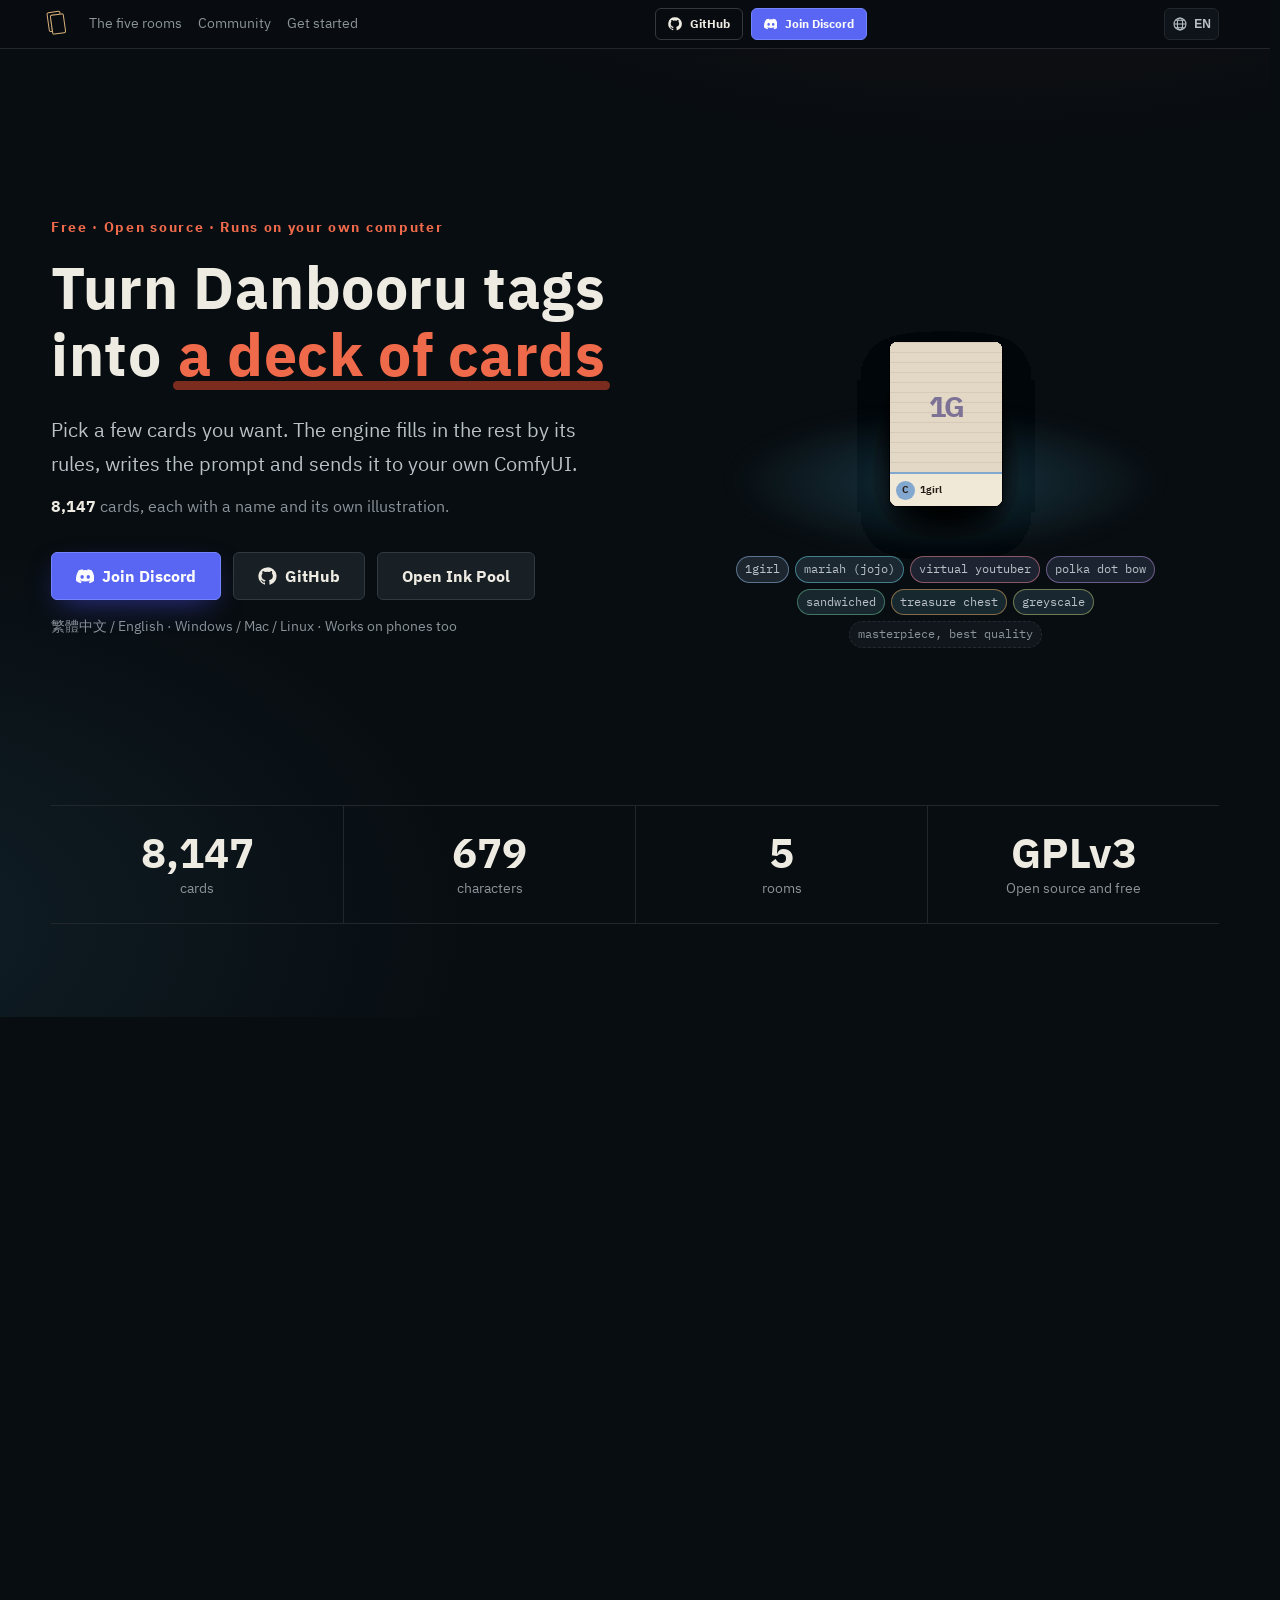
==== commit f72471f8: "Install as an app (PWA) and a Windows portable package with Python bundled - PWA: the manifest no lo" ====
--- a/web/about.html
+++ b/web/about.html
@@ -9,6 +9,8 @@
     <title>墨池 · 介紹</title>
     <meta name="description" content="墨池：把 Danbooru 標籤變成一副有插畫的牌，挑幾張，引擎照規則補齊，送進你自己的 ComfyUI 畫。免費、開源，有 Discord 社群。" />
     <link rel="icon" href="favicon.svg" type="image/svg+xml" />
+    <link rel="manifest" href="manifest.json" />
+    <link rel="apple-touch-icon" href="icon-180.png" />
     <link rel="preload" href="lexicon.json" as="fetch" crossorigin />
     <link rel="preload" href="cards/manifest.json" as="fetch" crossorigin />
     <link rel="stylesheet" href="fonts.css" />
@@ -166,6 +168,7 @@
     </footer>
 
     <div class="toast" id="toast" role="status" aria-live="polite"></div>
+    <script type="module" src="install-app.js"></script>
     <script type="module" src="about.js"></script>
   </body>
 </html>
--- a/web/card.css
+++ b/web/card.css
@@ -54,6 +54,33 @@
 .card[data-suit="style"] {
   --suit: var(--suit-style);
 }
+.card[data-suit="custom"] {
+  --suit: var(--suit-custom);
+  /* 自製牌是好幾張牌包成一張：後面露兩層紙邊，一眼看得出是一疊。 */
+  box-shadow:
+    3px -3px 0 -1px color-mix(in oklch, var(--suit-custom) 45%, var(--color-paper-3)),
+    6px -6px 0 -2px color-mix(in oklch, var(--suit-custom) 25%, var(--color-paper-2)),
+    var(--shadow-card);
+}
+
+/* 剛放進合成池：那疊紙從收著攤開。 */
+.pool-slot.is-custom .card.dropped {
+  animation:
+    drop-in var(--dur-short) var(--ease-out) both,
+    custom-fan var(--dur-long) var(--ease-settle) both;
+}
+
+@keyframes custom-fan {
+  from {
+    box-shadow: 0 0 0 -1px transparent, 0 0 0 -2px transparent, var(--shadow-card);
+  }
+}
+
+@media (prefers-reduced-motion: reduce) {
+  .pool-slot.is-custom .card.dropped {
+    animation: none;
+  }
+}
 
 .card-spine {
   display: flex;
--- a/web/tokens.css
+++ b/web/tokens.css
@@ -50,6 +50,8 @@
   --suit-pose: oklch(68% 0.09 165);
   --suit-scene: oklch(72% 0.1 72);
   --suit-style: oklch(74% 0.09 115);
+  /* 自製牌（卡冊的「自製」花色）：銅金，跟七種詞庫花色都分得開。 */
+  --suit-custom: oklch(76% 0.11 55);
 
   --font-display: "Chiron Hei HK", "PingFang TC", "Microsoft JhengHei", sans-serif;
   /* 內文也用本機的 Chiron Hei HK（同一個檔、可變粗細 200–900）：以前內文向 Google 要 Noto Sans TC，每頁十幾個請求。 */
--- a/web/styles.css
+++ b/web/styles.css
@@ -6322,6 +6322,12 @@
   display: flex;
   gap: var(--space-xs);
 }
+/* 「或做成一張自製牌」：次要的路，小一號、跟存檔那排隔開一點。 */
+.deck-to-custom {
+  margin-top: var(--space-xs);
+  font-size: var(--text-xs);
+  color: var(--color-ink-2);
+}
 .deck-name {
   flex: 1;
   min-width: 0;
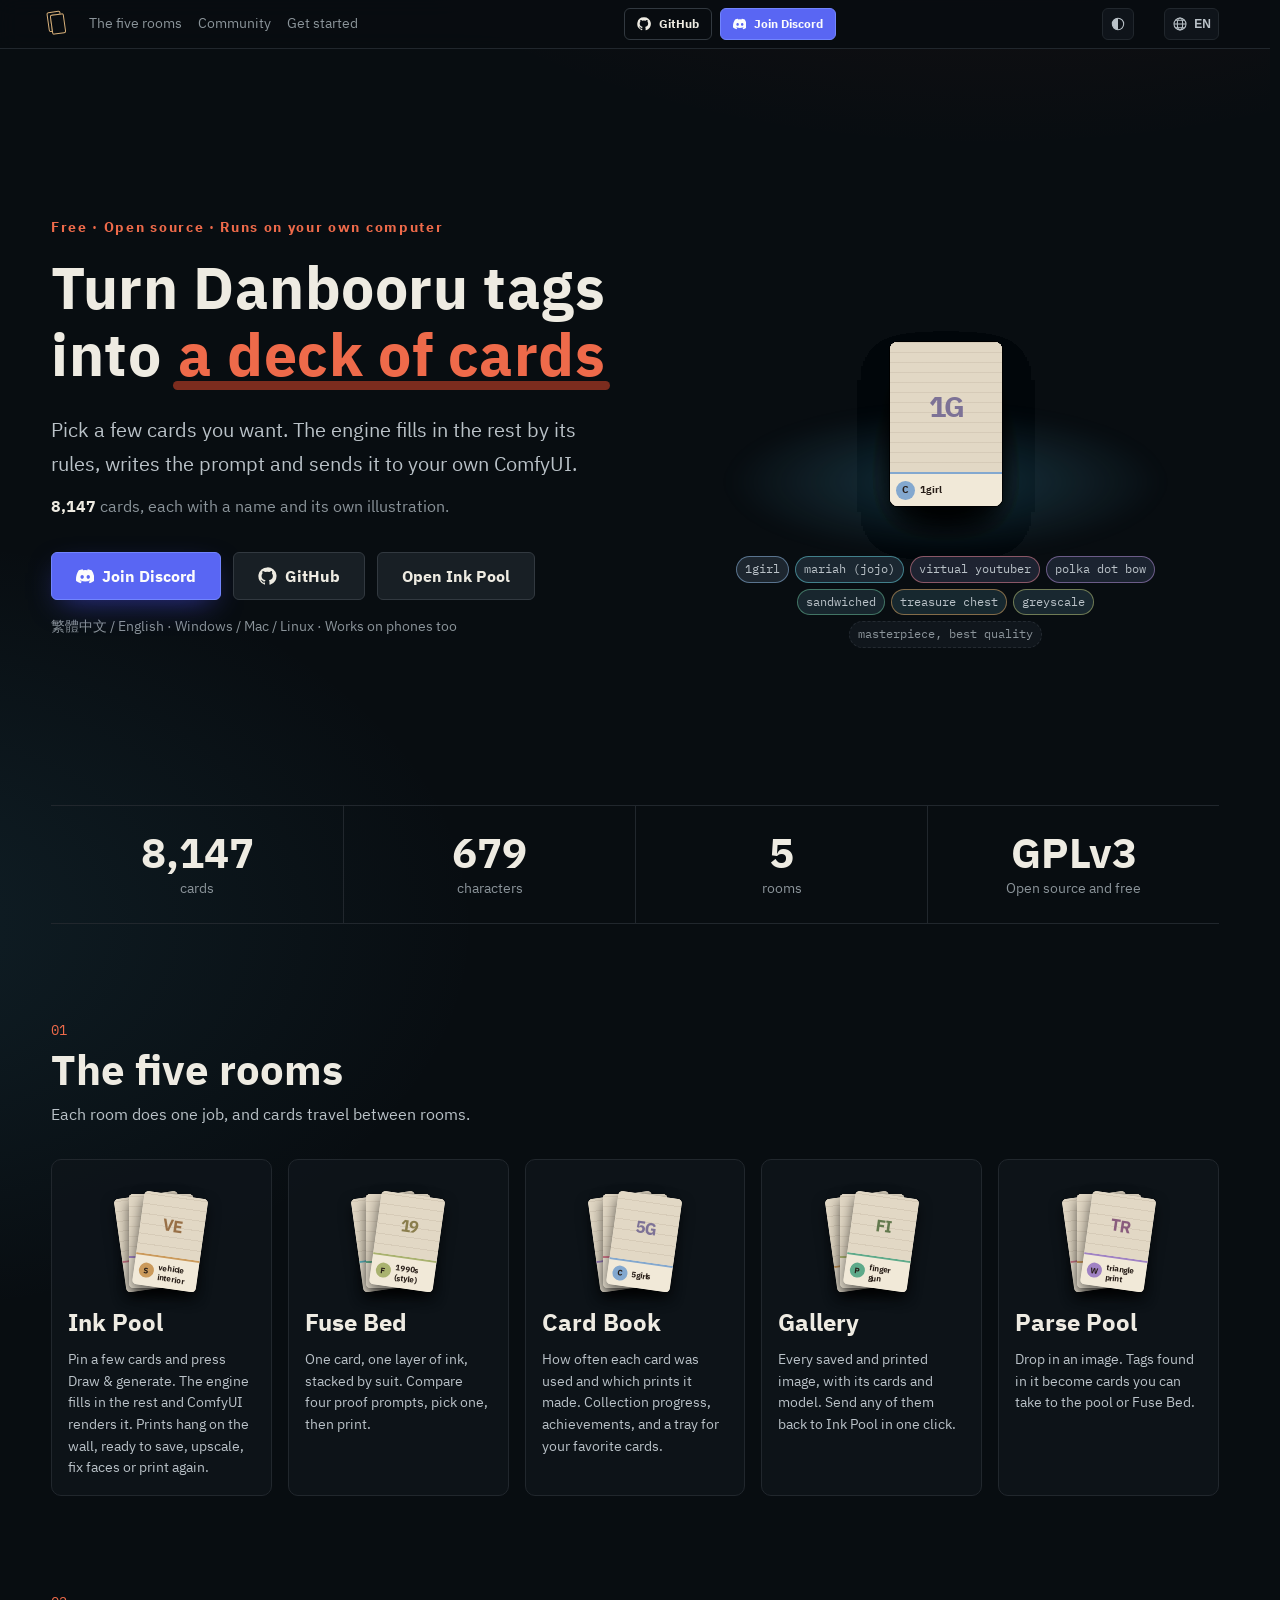
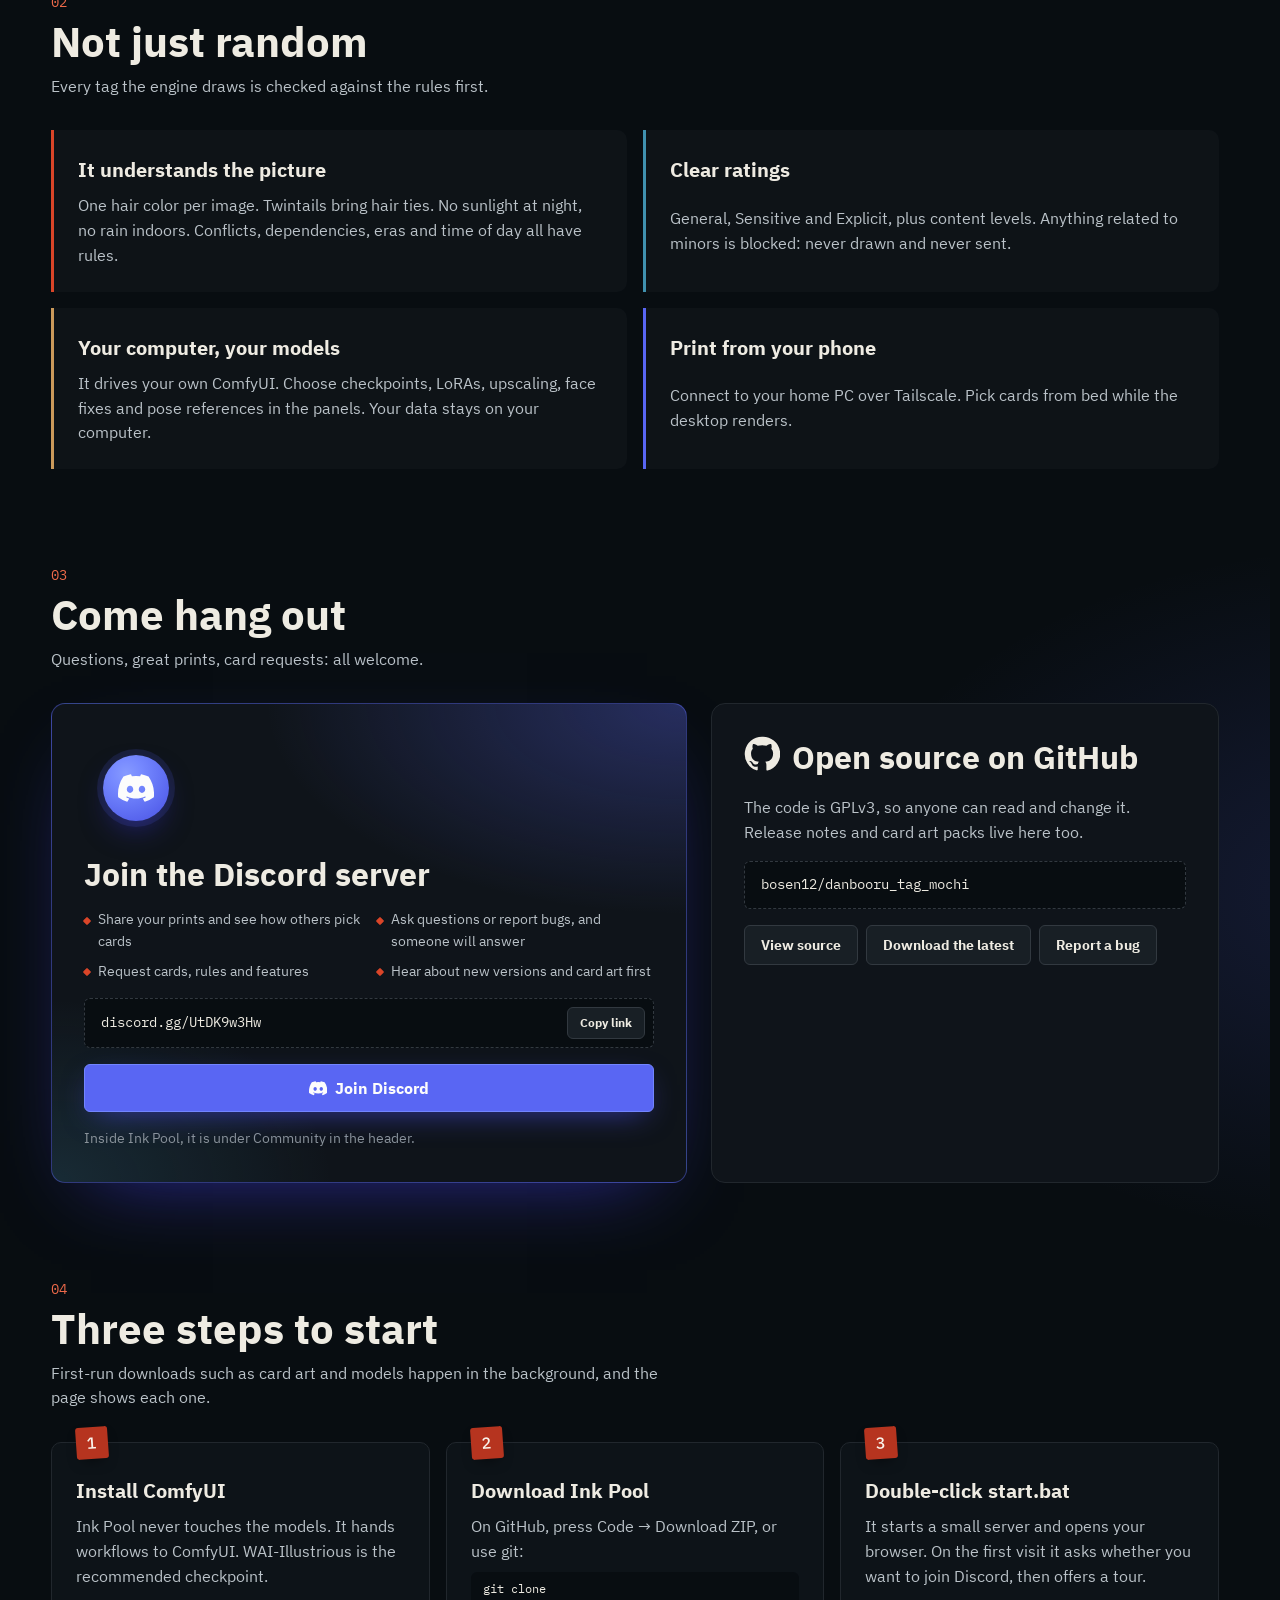
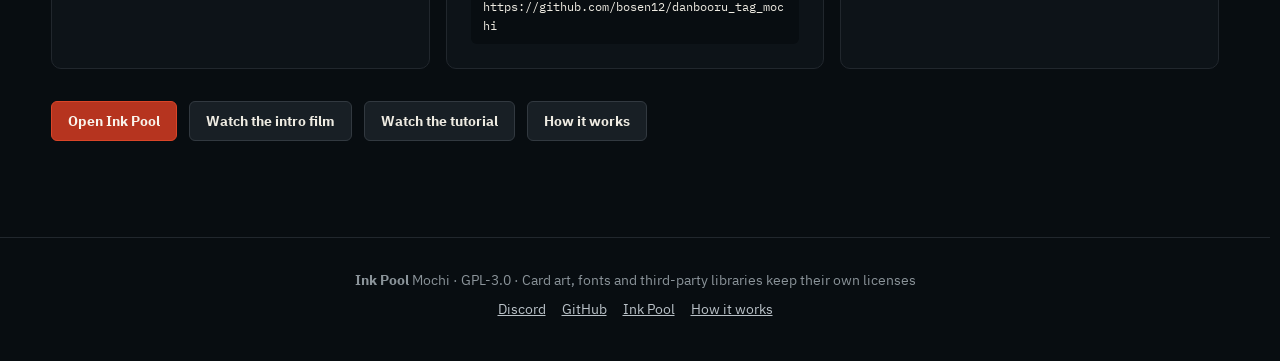
==== commit 76e8118a: "Light mode: Dark (default), Light or System Applied before first paint, remembered across rooms and " ====
--- a/web/about.html
+++ b/web/about.html
@@ -3,6 +3,7 @@
   <head>
     <meta charset="utf-8" />
     <script src="language.js"></script>
+    <script src="theme.js"></script>
     <script type="module" src="i18n.js"></script>
     <meta name="viewport" content="width=device-width, initial-scale=1, viewport-fit=cover" />
     <meta name="theme-color" content="#0f1217" />
--- a/web/tokens.css
+++ b/web/tokens.css
@@ -110,3 +110,64 @@
   --shadow-card: 0 1px 0 var(--color-shine) inset, 0 6px 14px var(--color-shade);
   --shadow-lift: 0 1px 0 var(--color-shine) inset, 0 18px 30px var(--color-shade);
 }
+
+/* ---------- 淺色（theme.js 設 <html data-theme="light">）：宣紙與墨 ----------
+ * 紙是偏暖的米白，字是墨黑；朱色、花色都壓深一階，當字用時在淺紙上也有 4.5:1 以上。
+ * 牌本身（--color-stock 那張米色卡紙）不換：牌是放在紙上的東西，淺色、深色看起來是同一副牌。 */
+:root[data-theme="light"] {
+  --color-paper: oklch(96.5% 0.009 85);
+  --color-paper-2: oklch(93.6% 0.011 84);
+  --color-paper-3: oklch(90.2% 0.013 82);
+  --color-paper-4: oklch(86.2% 0.015 80);
+  --color-scrim: oklch(24% 0.015 250 / 0.42);
+
+  --color-ink: oklch(21% 0.016 250);
+  --color-ink-2: oklch(34% 0.016 250);
+  --color-muted: oklch(47% 0.014 250);
+  --color-rule: oklch(79% 0.014 80);
+  --color-rule-2: oklch(86% 0.012 80);
+
+  --color-accent: oklch(56% 0.19 33);
+  --color-accent-2: oklch(50% 0.18 32);
+  --color-accent-3: oklch(44% 0.16 31);
+  --color-accent-ink: oklch(98.5% 0.008 80);
+  --color-accent-text: oklch(50% 0.18 33);
+  --color-pool: oklch(52% 0.1 225);
+  --color-pool-2: oklch(42% 0.09 228);
+  --color-pool-soft: oklch(52% 0.1 225 / 0.12);
+  --color-good: oklch(50% 0.13 150);
+  --color-warn: oklch(54% 0.13 62);
+  --color-focus: oklch(54% 0.15 230);
+  --color-shine: oklch(100% 0 0 / 0.7);
+  --color-shade: oklch(32% 0.03 250 / 0.2);
+
+  --suit-cast: oklch(55% 0.09 250);
+  --suit-chara: oklch(53% 0.09 205);
+  --suit-look: oklch(54% 0.14 8);
+  --suit-wear: oklch(51% 0.13 305);
+  --suit-pose: oklch(50% 0.1 165);
+  --suit-scene: oklch(57% 0.12 68);
+  --suit-style: oklch(52% 0.11 115);
+  --suit-custom: oklch(57% 0.13 55);
+
+  /* 滑鼠停在牌上浮出的放大卡（web/card-peek.js）：外框換成淺紙，牌面照舊 */
+  --peek-panel: oklch(98.5% 0.006 85);
+  --peek-line: var(--color-rule);
+  --peek-ink: var(--color-ink);
+  --peek-ink2: var(--color-ink-2);
+  --peek-muted: var(--color-muted);
+  --peek-shadow: 0 20px 44px oklch(30% 0.03 250 / 0.24);
+}
+
+/* 切換外觀的那一下：整頁的底色、字色、框線淡過去（theme.js 加 0.45 秒的 class），不是一格跳。 */
+html.theme-shifting,
+html.theme-shifting *,
+html.theme-shifting *::before,
+html.theme-shifting *::after {
+  transition:
+    background-color var(--dur-long) var(--ease-in-out),
+    color var(--dur-long) var(--ease-in-out),
+    border-color var(--dur-long) var(--ease-in-out),
+    fill var(--dur-long) var(--ease-in-out),
+    stroke var(--dur-long) var(--ease-in-out) !important;
+}
--- a/web/styles.css
+++ b/web/styles.css
@@ -1906,6 +1906,11 @@
   background: var(--color-ink);
 }
 
+/* 淺色：墨色的圓鈕在藍軌上太重，打開時換成白紙圓鈕 */
+:root[data-theme="light"] .switch input:checked::before {
+  background: var(--color-paper);
+}
+
 .switch:has(input:checked) {
   color: var(--color-ink);
 }
@@ -7774,6 +7779,38 @@
 .community-btn:hover {
   color: var(--color-ink);
 }
+
+/* 安裝成 App（install-app.js）：跟「社群」同一種字連結，前面一個小小的下載箭頭。 */
+.install-app-btn {
+  display: inline-flex;
+  align-items: baseline;
+  gap: 3px;
+  padding: 0;
+  border: 0;
+  background: none;
+  color: var(--color-muted);
+  font: inherit;
+  font-size: var(--text-xs);
+  white-space: nowrap;
+  cursor: pointer;
+  transition: color var(--dur-micro) var(--ease-out), scale var(--dur-short) var(--ease-settle);
+}
+.install-app-btn > span {
+  text-decoration: underline;
+  text-decoration-color: var(--color-rule);
+  text-underline-offset: var(--space-2xs);
+}
+.install-app-btn > svg {
+  align-self: center;
+  color: var(--color-accent-text, var(--color-accent));
+}
+.install-app-btn:hover {
+  color: var(--color-ink);
+}
+.install-app-btn:active {
+  scale: 0.96;
+  transition-duration: var(--dur-micro);
+}
 .community-btn:active {
   scale: 0.96;
   transition-duration: var(--dur-micro);
@@ -7943,7 +7980,8 @@
   }
 }
 @media (prefers-reduced-motion: reduce) {
-  .community-btn {
+  .community-btn,
+  .install-app-btn {
     transition: none;
   }
   .community-badge i,
--- a/web/locale.css
+++ b/web/locale.css
@@ -38,6 +38,29 @@
  * source. A system symbol face prevents a hidden dialog fetching a web shard. */
 #dc-modal .tg-close { font-family: system-ui, sans-serif; }
 .gate-inner > .language-picker { margin: 20px auto 0; }
+/* 外觀（theme.js）：語言地球左邊一顆，同一種做法 —— 只畫圖示，透明的原生下拉選單蓋在上面。
+ * 圖示的半月照現在的選擇轉：深色左半實心、淺色右半實心、跟系統斜一點。 */
+.theme-picker {
+  position: relative;
+  display: inline-flex;
+  align-items: center;
+  justify-content: center;
+  flex: none;
+  min-width: 32px;
+  min-height: 32px;
+  margin-left: auto;
+  border: 1px solid var(--color-rule-2);
+  border-radius: 6px;
+  background: var(--color-paper-2);
+  color: var(--color-ink-2);
+}
+.theme-picker + .language-picker { margin-left: 6px; }
+.theme-picker select { position: absolute; inset: 0; width: 100%; opacity: 0; cursor: pointer; }
+.theme-picker:focus-within { outline: 2px solid var(--color-focus); outline-offset: 2px; }
+.theme-picker:hover { color: var(--color-ink); }
+.theme-picker svg { transition: rotate var(--dur-medium) var(--ease-settle); }
+.theme-picker[data-pref="light"] svg { rotate: 180deg; }
+.theme-picker[data-pref="auto"] svg { rotate: 45deg; }
 .mast-primary { flex-wrap: wrap; }
 
 html[lang="en"] {
@@ -178,7 +201,7 @@
   html[lang="en"] .mast-primary { display: flex; flex-wrap: wrap; align-items: center; gap: 6px 10px; }
   html[lang="en"] .wordmark { order: 0; flex: none; }
   html[lang="en"] .mast-links { order: 1; margin-left: auto; gap: 12px; }
-  html[lang="en"] .language-picker { order: 2; margin-left: 0; }
+  html[lang="en"] :is(.theme-picker, .language-picker) { order: 2; margin-left: 0; }
   html[lang="en"] .page-switch { order: 3; width: 100%; display: grid; grid-template-columns: repeat(5, minmax(0, 1fr)); }
   html[lang="en"] .page-switch a { padding-inline: 4px; justify-content: center; min-height: 34px; font-size: 12px; }
   /* The rating switch and tools fit one 363px row only with the base 4px gap. */
@@ -206,7 +229,7 @@
   .mast-primary { display: flex; flex-wrap: wrap; align-items: center; gap: 6px 10px; }
   .wordmark { order: 0; flex: none; }
   .mast-links { order: 1; margin-left: auto; gap: 12px; }
-  .language-picker { order: 2; margin-left: 0; }
+  :is(.theme-picker, .language-picker) { order: 2; margin-left: 0; }
   .page-switch { order: 3; width: 100%; display: grid; grid-template-columns: repeat(5, minmax(0, 1fr)); }
   .page-switch a { padding-inline: 4px; justify-content: center; min-height: 34px; }
   /* The connection light is an 8px dot here, but as the last tool it wrapped onto
@@ -270,3 +293,9 @@
 /* Films: labels that show a tag with its Chinese name underneath (or the reverse) would
  * print the same English words twice; the English edition keeps one line. */
 html[lang="en"] :is(.k-flash, .w.chip, .w.rel-label) small { display: none; }
+
+/* 第一排擠不下時（theme.js 的 fit()）：放在工具列聲音鈕後面，長得跟旁邊的工具鈕一樣（.ghost.icon-btn 給框、底色、高度）。 */
+.mast-tools .theme-picker:where(.is-tool) { margin-left: 0; min-width: 36px; }
+/* 再擠不下：地球旁邊縮成沒有框的小圖示。 */
+.theme-picker.is-compact { min-width: 24px; border-color: transparent; background: none; }
+.theme-picker.is-compact + .language-picker { margin-left: 0; }
